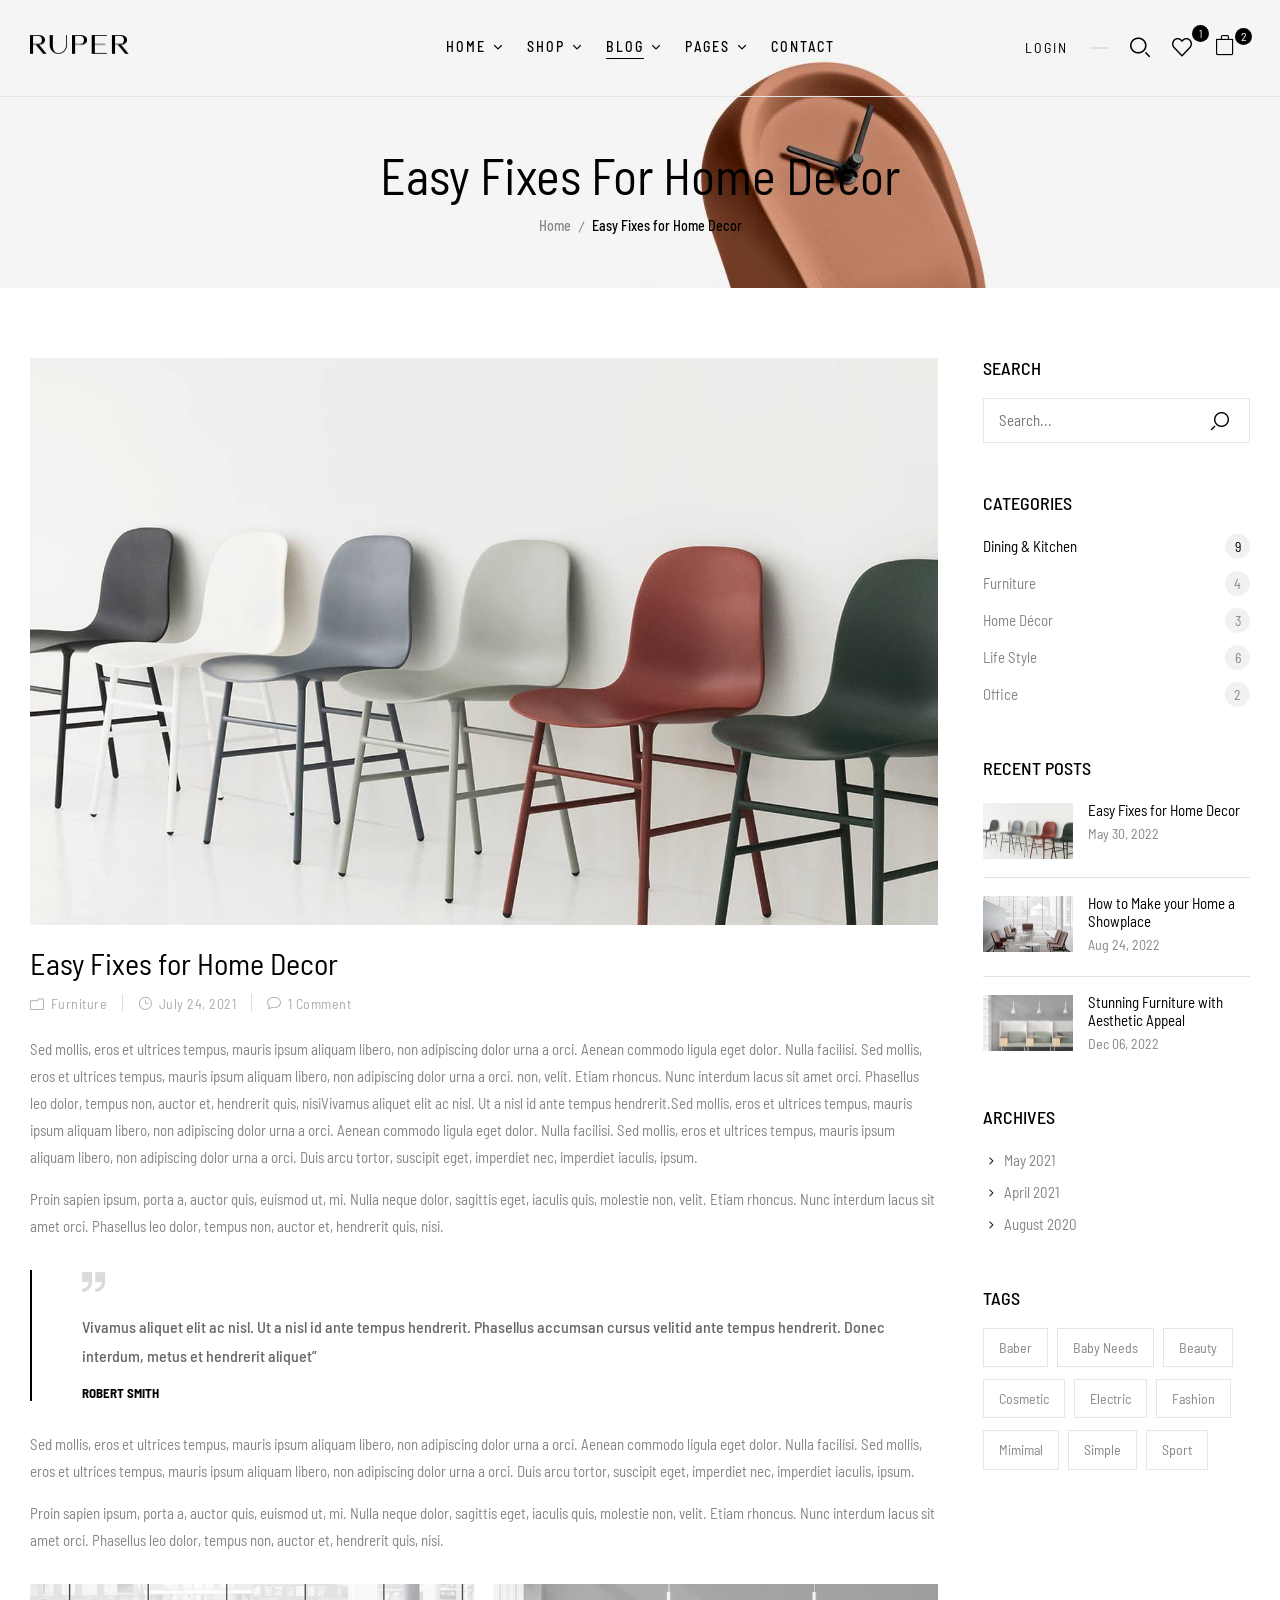
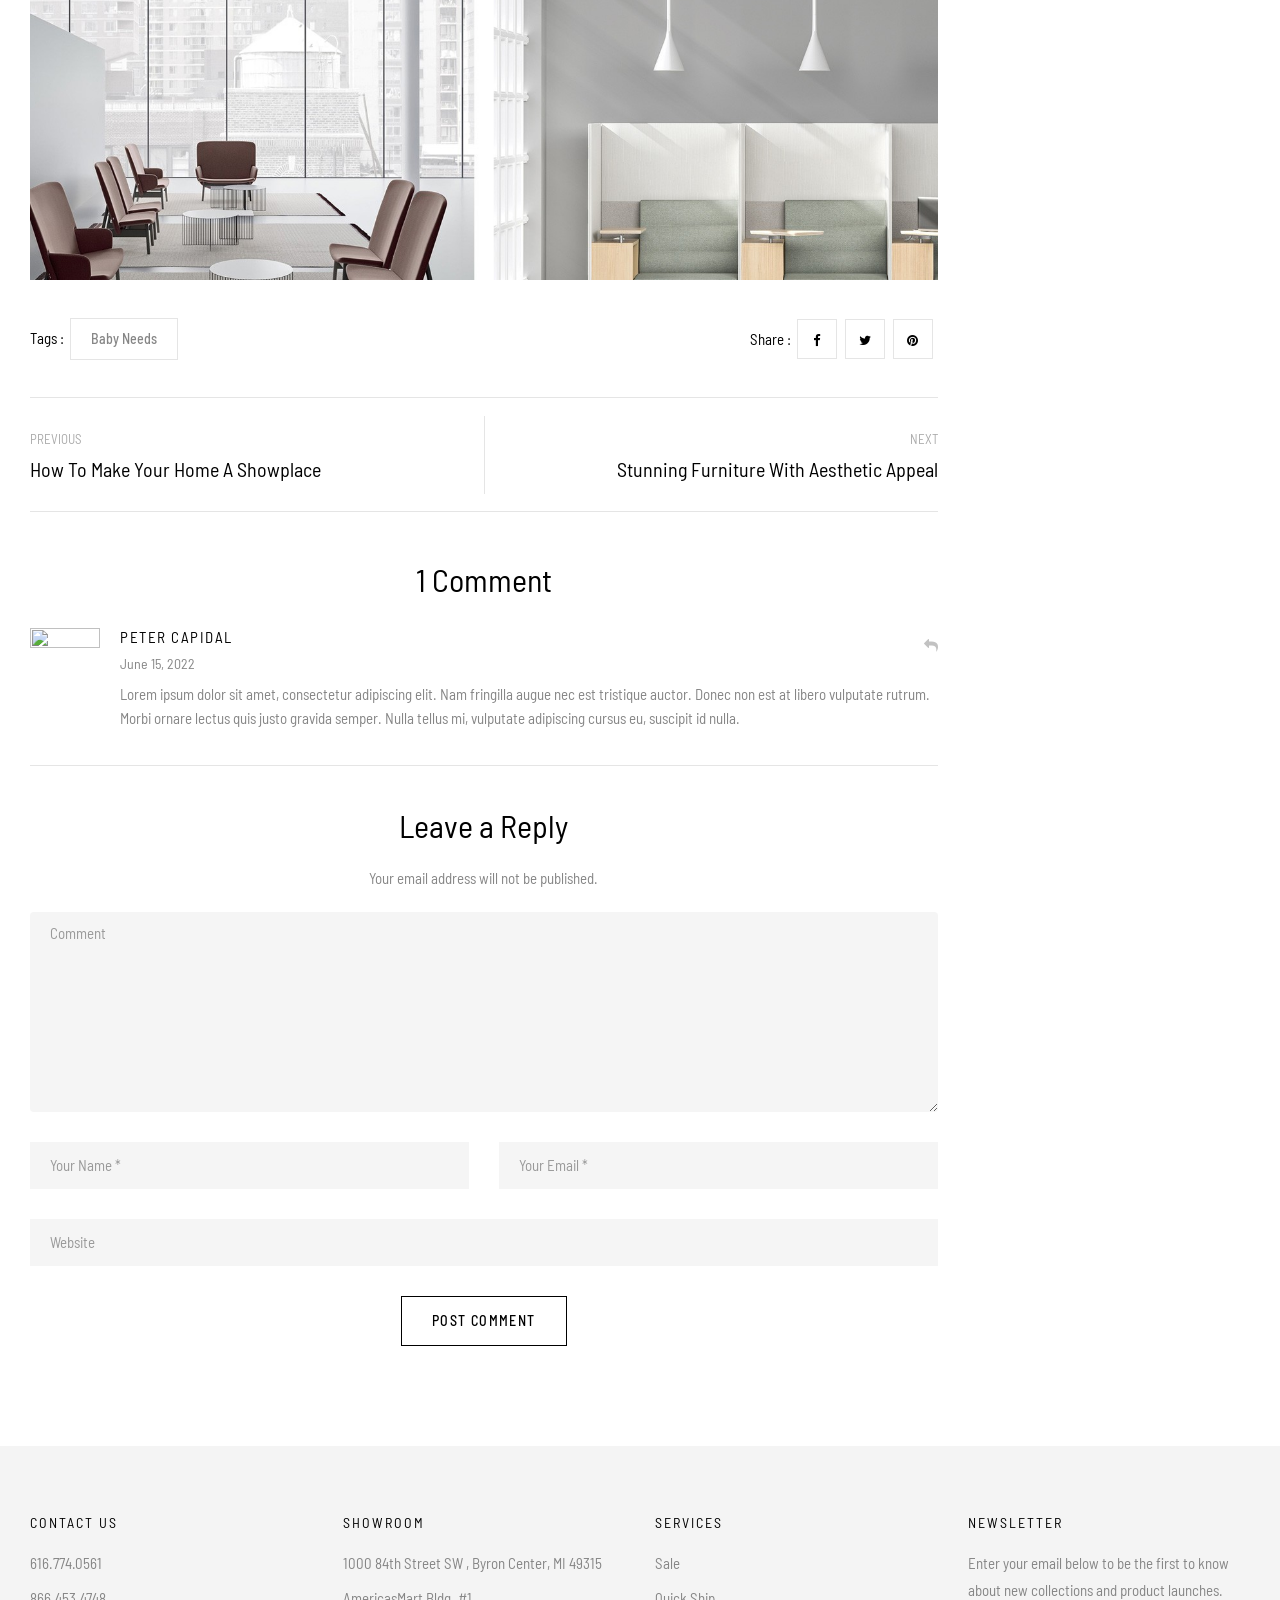
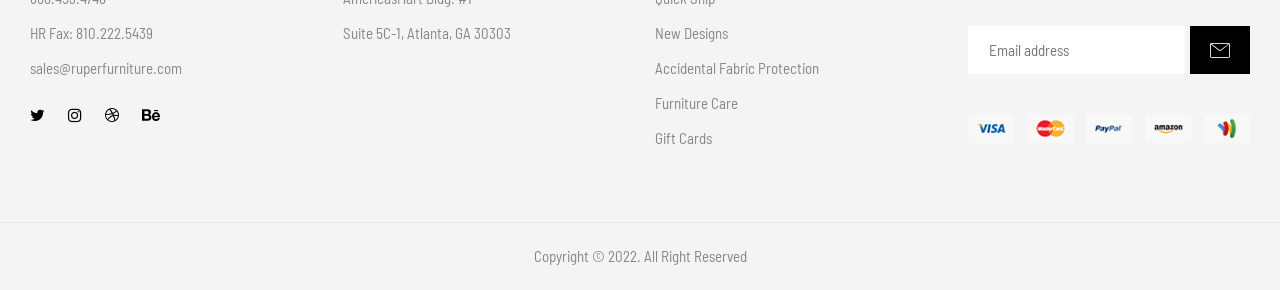
==== blog-details-right.html @ 9acb7380 "sec commit" ====
<!DOCTYPE html>
<html lang="en">
	<head>
		<!-- Meta Data -->
		<meta charset="UTF-8">
		<meta http-equiv="X-UA-Compatible" content="IE=edge">
		<meta name="viewport" content="width=device-width, initial-scale=1">
		<title>Blog Details - Right Sidebar | Ruper</title>
		
		<!-- Favicon -->
		<link rel="shortcut icon" type="image/x-icon" href="media/favicon.png">
		
		<!-- Dependency Styles -->
		<link rel="stylesheet" href="libs/bootstrap/css/bootstrap.min.css" type="text/css">
		<link rel="stylesheet" href="libs/feather-font/css/iconfont.css" type="text/css">
		<link rel="stylesheet" href="libs/icomoon-font/css/icomoon.css" type="text/css">
		<link rel="stylesheet" href="libs/font-awesome/css/font-awesome.css" type="text/css">
		<link rel="stylesheet" href="libs/wpbingofont/css/wpbingofont.css" type="text/css">
		<link rel="stylesheet" href="libs/elegant-icons/css/elegant.css" type="text/css">
		<link rel="stylesheet" href="libs/slick/css/slick.css" type="text/css">
		<link rel="stylesheet" href="libs/slick/css/slick-theme.css" type="text/css">
		<link rel="stylesheet" href="libs/mmenu/css/mmenu.min.css" type="text/css">
		<link rel="stylesheet" href="libs/slider/css/jslider.css">

		<!-- Site Stylesheet -->
		<link rel="stylesheet" href="assets/css/app.css" type="text/css">
		<link rel="stylesheet" href="assets/css/responsive.css" type="text/css">
		
		<!-- Google Web Fonts -->
		<link href="https://fonts.googleapis.com/css2?family=Barlow+Semi+Condensed:wght@100;200;300;400;500;600;700&display=swap" rel="stylesheet">
		<link href="https://fonts.googleapis.com/css?family=EB+Garamond:100,100italic,200,200italic,300,300italic,400,400italic,500,500italic,600,600italic,700,700italic,800,800italic,900,900italic&display=swap" rel="stylesheet">
	</head>
	
	<body class="blog">
		<div id="page" class="hfeed page-wrapper">
			<header id="site-header" class="site-header header-v1 absolute">
				<div class="header-mobile">
					<div class="section-padding">
						<div class="section-container">
							<div class="row">
								<div class="col-xl-4 col-lg-4 col-md-4 col-sm-3 col-3 header-left">
									<div class="navbar-header">
										<button type="button" id="show-megamenu" class="navbar-toggle"></button>
									</div>
								</div>
								<div class="col-xl-4 col-lg-4 col-md-4 col-sm-6 col-6 header-center">
									<div class="site-logo">
										<a href="index.html">
											<img width="400" height="79" src="media/logo.png" alt="Ruper – Furniture HTML Theme" />
										</a>
									</div>
								</div>
								<div class="col-xl-4 col-lg-4 col-md-4 col-sm-3 col-3 header-right">
									<div class="ruper-topcart dropdown">
										<div class="dropdown mini-cart top-cart">
											<div class="remove-cart-shadow"></div>
											<a class="dropdown-toggle cart-icon" href="blog-details-right.html#" role="button" data-toggle="dropdown" aria-haspopup="true" aria-expanded="false">
												<div class="icons-cart"><i class="icon-large-paper-bag"></i><span class="cart-count">2</span></div>
											</a>
											<div class="dropdown-menu cart-popup">
												<div class="cart-empty-wrap">
													<ul class="cart-list">
														<li class="empty">
															<span>No products in the cart.</span>
															<a class="go-shop" href="shop-grid-left.html">GO TO SHOP<i aria-hidden="true" class="arrow_right"></i></a>
														</li>
													</ul>
												</div>
												<div class="cart-list-wrap">
													<ul class="cart-list ">
														<li class="mini-cart-item">
															<a href="blog-details-right.html#" class="remove" title="Remove this item"><i class="icon_close"></i></a>
															<a href="shop-details.html" class="product-image"><img width="600" height="600" src="media/product/3.jpg" alt=""></a>
															<a href="shop-details.html" class="product-name">Chair Oak Matt Lacquered</a>		
															<div class="quantity">Qty: 1</div>
															<div class="price">$150.00</div>
														</li>
														<li class="mini-cart-item">
															<a href="blog-details-right.html#" class="remove" title="Remove this item"><i class="icon_close"></i></a>													
															<a href="shop-details.html" class="product-image"><img width="600" height="600" src="media/product/1.jpg" alt=""></a>
															<a href="shop-details.html" class="product-name">Zunkel Schwarz</a>
															<div class="quantity">Qty: 1</div>
															<div class="price">$100.00</div>						
														</li>
													</ul>
													<div class="total-cart">
														<div class="title-total">Total: </div>
														<div class="total-price"><span>$100.00</span></div>
													</div>
													<div class="free-ship">
														<div class="title-ship">Buy <strong>$400</strong> more to enjoy <strong>FREE Shipping</strong></div>
														<div class="total-percent"><div class="percent" style="width:20%"></div></div>
													</div>
													<div class="buttons">
														<a href="shop-cart.html" class="button btn view-cart btn-primary">View cart</a>
														<a href="shop-checkout.html" class="button btn checkout btn-default">Check out</a>
													</div>
												</div>
											</div>
										</div>
									</div>
								</div>
							</div>
						</div>
					</div>

					<div class="header-mobile-fixed">
						<!-- Shop -->
						<div class="shop-page">
							<a href="shop-grid-left.html"><i class="wpb-icon-shop"></i></a>
						</div>

						<!-- Login -->
						<div class="my-account">
							<div class="login-header">
								<a href="page-my-account.html"><i class="wpb-icon-user"></i></a>
							</div>
						</div>

						<!-- Search -->
						<div class="search-box">
							<div class="search-toggle"><i class="wpb-icon-magnifying-glass"></i></div>
						</div>

						<!-- Wishlist -->
						<div class="wishlist-box">
							<a href="shop-wishlist.html"><i class="wpb-icon-heart"></i></a>
						</div>
					</div>
				</div>

				<div class="header-desktop">
					<div class="header-wrapper">
						<div class="section-padding">
							<div class="section-container p-l-r">
								<div class="row">
									<div class="col-xl-3 col-lg-2 col-md-12 col-sm-12 col-12 header-left">
										<div class="site-logo">
											<a href="index.html">
												<img width="400" height="79" src="media/logo.png" alt="Ruper – Furniture HTML Theme" />
											</a>
										</div>
									</div>

									<div class="col-xl-6 col-lg-6 col-md-12 col-sm-12 col-12 text-center header-center">
										<div class="site-navigation">
											<nav id="main-navigation">
												<ul id="menu-main-menu" class="menu">
													<li class="level-0 menu-item menu-item-has-children mega-menu">
														<a href="index.html"><span class="menu-item-text">Home</span></a>
														<div class="sub-menu">
															<div class="row">
																<div class="col-md-6">
																	<div class="menu-section">
																		<h2 class="sub-menu-title">Furniture 1</h2>
																		<ul class="menu-list">
																			<li>
																				<a href="index.html"><span class="menu-item-text">Home Categories</span></a>
																			</li>
																			<li>
																				<a href="index2.html"><span class="menu-item-text">Home Clean</span></a>
																			</li>
																			<li>
																				<a href="index3.html"><span class="menu-item-text">Home Collection</span></a>
																			</li>
																			<li>
																				<a href="index4.html"><span class="menu-item-text">Home Grid</span></a>
																			</li>
																			<li>
																				<a href="index5.html"><span class="menu-item-text">Home Minimal</span></a>
																			</li>
																			<li>
																				<a href="index6.html"><span class="menu-item-text">Home Modern</span></a>
																			</li>
																			<li>
																				<a href="index7.html"><span class="menu-item-text">Home Stylish</span></a>
																			</li>
																			<li>
																				<a href="index8.html"><span class="menu-item-text">Home Unique</span></a>
																			</li>
																		</ul>
																	</div>
																</div>
																<div class="col-md-6">
																	<div class="menu-section">
																		<h2 class="sub-menu-title">Furniture 2</h2>
																		<ul class="menu-list">
																			<li>
																				<a href="index9.html"><span class="menu-item-text">Home Split</span></a>
																			</li>
																			<li>
																				<a href="index10.html"><span class="menu-item-text">Home Gothic</span></a>
																			</li>
																			<li>
																				<a href="index11.html"><span class="menu-item-text">Home Luxury</span></a>
																			</li>
																			<li>
																				<a href="index12.html"><span class="menu-item-text">Home Scandinavian</span></a>
																			</li>
																			<li>
																				<a href="index13.html"><span class="menu-item-text">Home Mid-Century</span></a>
																			</li>
																			<li>
																				<a href="index14.html"><span class="menu-item-text">Home Retro</span></a>
																			</li>
																			<li>
																				<a href="index15.html"><span class="menu-item-text">Home Color Block</span></a>
																			</li>
																		</ul>
																	</div>
																</div>
															</div>
														</div>
													</li>
													<li class="level-0 menu-item menu-item-has-children">
														<a href="shop-grid-left.html"><span class="menu-item-text">Shop</span></a>
														<ul class="sub-menu">
															<li class="level-1 menu-item menu-item-has-children">
																<a href="shop-grid-left.html"><span class="menu-item-text">Shop - Products</span></a>
																<ul class="sub-menu">
																	<li>
																		<a href="shop-grid-left.html"><span class="menu-item-text">Shop Grid - Left Sidebar</span></a>
																	</li>
																	<li>
																		<a href="shop-list-left.html"><span class="menu-item-text">Shop List - Left Sidebar</span></a>
																	</li>
																	<li>
																		<a href="shop-grid-right.html"><span class="menu-item-text">Shop Grid - Right Sidebar</span></a>
																	</li>
																	<li>
																		<a href="shop-list-right.html"><span class="menu-item-text">Shop List - Right Sidebar</span></a>
																	</li>
																	<li>
																		<a href="shop-grid-fullwidth.html"><span class="menu-item-text">Shop Grid - No Sidebar</span></a>
																	</li>
																</ul>
															</li>
															<li>
																<a href="shop-details.html"><span class="menu-item-text">Shop Details</span></a>
															</li>
															<li>
																<a href="shop-cart.html"><span class="menu-item-text">Shop - Cart</span></a>
															</li>
															<li>
																<a href="shop-checkout.html"><span class="menu-item-text">Shop - Checkout</span></a>
															</li>
															<li>
																<a href="shop-wishlist.html"><span class="menu-item-text">Shop - Wishlist</span></a>
															</li>
														</ul>
													</li>
													<li class="level-0 menu-item menu-item-has-children mega-menu mega-menu-fullwidth align-center current-menu-item">
														<a href="blog-grid-left.html"><span class="menu-item-text">Blog</span></a>
														<div class="sub-menu">
															<div class="row">
																<div class="col-md-5">
																	<div class="menu-section">
																		<h2 class="sub-menu-title">Blog Category</h2>
																		<ul class="menu-list">
																			<li>
																				<a href="blog-grid-left.html"><span class="menu-item-text">Blog Grid - Left Sidebar</span></a>
																			</li>
																			<li>
																				<a href="blog-grid-right.html"><span class="menu-item-text">Blog Grid - Right Sidebar</span></a>
																			</li>
																			<li>
																				<a href="blog-list-left.html"><span class="menu-item-text">Blog List - Left Sidebar</span></a>
																			</li>
																			<li>
																				<a href="blog-list-right.html"><span class="menu-item-text">Blog List - Right Sidebar</span></a>
																			</li>
																			<li>
																				<a href="blog-grid-fullwidth.html"><span class="menu-item-text">Blog Grid - No Sidebar</span></a>
																			</li>
																		</ul>
																	</div>

																	<div class="menu-section">
																		<h2 class="sub-menu-title">Blog Details</h2>
																		<ul class="menu-list">
																			<li>
																				<a href="blog-details-left.html"><span class="menu-item-text">Blog Details - Left Sidebar</span></a>
																			</li>
																			<li>
																				<a href="blog-details-right.html"><span class="menu-item-text">Blog Details - Right Sidebar</span></a>
																			</li>
																			<li>
																				<a href="blog-details-fullwidth.html"><span class="menu-item-text">Blog Details - No Sidebar</span></a>
																			</li>
																		</ul>
																	</div>
																</div>
																<div class="col-md-7">
																	<div class="menu-section">
																		<h2 class="sub-menu-title">Recent Posts</h2>
																		<div class="block block-posts recent-posts p-t-5">
																			<ul class="posts-list">
																				<li class="post-item">
																					<a href="blog-details-right.html" class="post-image">
																						<img src="media/blog/1.jpg">
																					</a>
																					<div class="post-content">
																						<h2 class="post-title">
																							<a href="blog-details-right.html">
																								Easy Fixes For Home Decor
																							</a>
																						</h2>
																						<div class="post-time">
																							<span class="post-date">May 30, 2022</span>
																							<span class="post-comment">4 Comments</span>
																						</div>
																					</div>
																				</li>
																				<li class="post-item">
																					<a href="blog-details-right.html" class="post-image">
																						<img src="media/blog/2.jpg">
																					</a>
																					<div class="post-content">
																						<h2 class="post-title">
																							<a href="blog-details-right.html">
																								How To Make Your Home A Showplace
																							</a>
																						</h2>
																						<div class="post-time">
																							<span class="post-date">Aug 24, 2022</span>
																							<span class="post-comment">2 Comments</span>
																						</div>
																					</div>
																				</li>
																				<li class="post-item">
																					<a href="blog-details-right.html" class="post-image">
																						<img src="media/blog/3.jpg">
																					</a>
																					<div class="post-content">
																						<h2 class="post-title">
																							<a href="blog-details-right.html">
																								Stunning Furniture With Aesthetic Appeal
																							</a>
																						</h2>
																						<div class="post-time">
																							<span class="post-date">Dec 06, 2022</span>
																							<span class="post-comment">1 Comment</span>
																						</div>
																					</div>
																				</li>
																			</ul>
																		</div>
																	</div>
																</div>
															</div>
														</div>
													</li>
													<li class="level-0 menu-item menu-item-has-children">
														<a href="blog-details-right.html#"><span class="menu-item-text">Pages</span></a>
														<ul class="sub-menu">
															<li>
																<a href="page-login.html"><span class="menu-item-text">Login / Register</span></a>
															</li>
															<li>
																<a href="page-forgot-password.html"><span class="menu-item-text">Forgot Password</span></a>
															</li>
															<li>
																<a href="page-my-account.html"><span class="menu-item-text">My Account</span></a>
															</li>
															<li>
																<a href="page-about.html"><span class="menu-item-text">About Us</span></a>
															</li>
															<li>
																<a href="page-contact.html"><span class="menu-item-text">Contact</span></a>
															</li>
															<li>
																<a href="page-faq.html"><span class="menu-item-text">FAQ</span></a>
															</li>
															<li>
																<a href="page-404.html"><span class="menu-item-text">Page 404</span></a>
															</li>
														</ul>
													</li>
													<li class="level-0 menu-item">
														<a href="page-contact.html"><span class="menu-item-text">Contact</span></a>
													</li>
												</ul>
											</nav>
										</div>
									</div>

									<div class="col-xl-3 col-lg-4 col-md-12 col-sm-12 col-12 header-right">
										<div class="header-page-link">
											<!-- Login -->
											<div class="login-header">
												<a class="active-login" href="blog-details-right.html#">Login</a>
												<div class="form-login-register">
													<div class="box-form-login">
														<div class="active-login"></div>
														<div class="box-content">
															<div class="form-login active">
																<form id="login_ajax" method="post" class="login">
																	<h2>Sign in</h2>
																	<p class="status"></p>
																	<div class="content">
																		<div class="username">
																			<input type="text" required="required" class="input-text" name="username" id="username" placeholder="Your name"/>
																		</div>
																		<div class="password">
																			<input class="input-text" required="required" type="password" name="password" id="password" placeholder="Password"/>
																		</div>
																		<div class="rememberme-lost">
																			<div class="rememberme">
																				<input name="rememberme" type="checkbox" id="rememberme" value="forever"/>
																				<label for="rememberme" class="inline">Remember me</label>
																			</div>
																			<div class="lost_password">
																				<a href="https://caketheme.com/html/ruper/forgot-password.html">Lost your password?</a>
																			</div>
																		</div>
																		<div class="button-login">
																			<input type="submit" class="button" name="login" value="Login"/>
																		</div>
																		<div class="button-next-reregister">Create An Account</div>
																	</div>						
																</form>
															</div>
															<div class="form-register">
																<form method="post" class="register">
																	<h2>REGISTER</h2>
																	<div class="content">
																		<div class="email">
																			<input type="email" class="input-text" placeholder="Email" name="email" id="reg_email" value=""/>
																		</div>
																		<div class="password">
																			<input type="password" class="input-text" placeholder="Password" name="password" id="reg_password"/>
																		</div>															
																		<div class="button-register">
																			<input type="submit" class="button" name="register" value="Register"/>
																		</div>
																		<div class="button-next-login">Already has an account</div>
																	</div>
																</form>
															</div>
														</div>
													</div>
												</div>
											</div>

											<!-- Search -->
											<div class="search-box">
												<div class="search-toggle"><i class="icon-search"></i></div>
											</div>
											
											<!-- Wishlist -->
											<div class="wishlist-box">
												<a href="shop-wishlist.html"><i class="icon-heart"></i></a>
												<span class="count-wishlist">1</span>
											</div>
											
											<!-- Cart -->
											<div class="ruper-topcart dropdown light">
												<div class="dropdown mini-cart top-cart">
													<div class="remove-cart-shadow"></div>
													<a class="dropdown-toggle cart-icon" href="blog-details-right.html#" role="button" data-toggle="dropdown" aria-haspopup="true" aria-expanded="false">
														<div class="icons-cart"><i class="icon-large-paper-bag"></i><span class="cart-count">2</span></div>
													</a>
													<div class="dropdown-menu cart-popup">
														<div class="cart-empty-wrap">
															<ul class="cart-list">
																<li class="empty">
																	<span>No products in the cart.</span>
																	<a class="go-shop" href="shop-grid-left.html">GO TO SHOP<i aria-hidden="true" class="arrow_right"></i></a>
																</li>
															</ul>
														</div>
														<div class="cart-list-wrap">
															<ul class="cart-list ">
																<li class="mini-cart-item">
																	<a href="blog-details-right.html#" class="remove" title="Remove this item"><i class="icon_close"></i></a>
																	<a href="shop-details.html" class="product-image"><img width="600" height="600" src="media/product/3.jpg" alt=""></a>
																	<a href="shop-details.html" class="product-name">Chair Oak Matt Lacquered</a>		
																	<div class="quantity">Qty: 1</div>
																	<div class="price">$150.00</div>
																</li>
																<li class="mini-cart-item">
																	<a href="blog-details-right.html#" class="remove" title="Remove this item"><i class="icon_close"></i></a>													
																	<a href="shop-details.html" class="product-image"><img width="600" height="600" src="media/product/1.jpg" alt=""></a>
																	<a href="shop-details.html" class="product-name">Zunkel Schwarz</a>
																	<div class="quantity">Qty: 1</div>
																	<div class="price">$100.00</div>						
																</li>
															</ul>
															<div class="total-cart">
																<div class="title-total">Total: </div>
																<div class="total-price"><span>$100.00</span></div>
															</div>
															<div class="free-ship">
																<div class="title-ship">Buy <strong>$400</strong> more to enjoy <strong>FREE Shipping</strong></div>
																<div class="total-percent"><div class="percent" style="width:20%"></div></div>
															</div>
															<div class="buttons">
																<a href="shop-cart.html" class="button btn view-cart btn-primary">View cart</a>
																<a href="shop-checkout.html" class="button btn checkout btn-default">Check out</a>
															</div>
														</div>
													</div>
												</div>
											</div>
										</div>
									</div>
								</div>
							</div>
						</div>
					</div>
				</div>
			</header>

			<div id="site-main" class="site-main">
				<div id="main-content" class="main-content">
					<div id="primary" class="content-area">
						<div id="title" class="page-title">
							<div class="section-container">
								<div class="content-title-heading">
									<h1 class="text-title-heading">
										Easy Fixes for Home Decor
									</h1>
								</div>
								<div class="breadcrumbs">
									<a href="index.html">Home</a><span class="delimiter"></span>Easy Fixes for Home Decor
								</div>
							</div>
						</div>

						<div id="content" class="site-content" role="main">
							<div class="section-padding">
								<div class="section-container p-l-r">
									<div class="row">
										<div class="col-xl-9 col-lg-9 col-md-12 col-12 md-b-30">
											<div class="post-details">
												<div class="post-image">
													<img src="media/blog/1.jpg" alt="">
												</div>
												<h2 class="post-title">
													Easy Fixes for Home Decor
												</h2>
												<div class="post-meta">
													<span class="post-categories"><i class="icon_folder-alt"></i> <a href="blog-grid-right.html">Furniture</a></span>
													<span class="post-time"><i class="icon_clock_alt"></i> July 24, 2021</span>
													<span class="post-comment"><i class="icon_comment_alt"></i> 1 Comment</span>															
												</div>
												<div class="post-content clearfix">
													<p>Sed mollis, eros et ultrices tempus, mauris ipsum aliquam libero, non adipiscing dolor urna a orci. Aenean commodo ligula eget dolor. Nulla facilisi. Sed mollis, eros et ultrices tempus, mauris ipsum aliquam libero, non adipiscing dolor urna a orci. non, velit. Etiam rhoncus. Nunc interdum lacus sit amet orci. Phasellus leo dolor, tempus non, auctor et, hendrerit quis, nisiVivamus aliquet elit ac nisl. Ut a nisl id ante tempus hendrerit.Sed mollis, eros et ultrices tempus, mauris ipsum aliquam libero, non adipiscing dolor urna a orci. Aenean commodo ligula eget dolor. Nulla facilisi. Sed mollis, eros et ultrices tempus, mauris ipsum aliquam libero, non adipiscing dolor urna a orci. Duis arcu tortor, suscipit eget, imperdiet nec, imperdiet iaculis, ipsum.</p>
													<p>Proin sapien ipsum, porta a, auctor quis, euismod ut, mi. Nulla neque dolor, sagittis eget, iaculis quis, molestie non, velit. Etiam rhoncus. Nunc interdum lacus sit amet orci. Phasellus leo dolor, tempus non, auctor et, hendrerit quis, nisi.</p>
													<blockquote><p><i class="icon-quote"></i>Vivamus aliquet elit ac nisl. Ut a nisl id ante tempus hendrerit. Phasellus accumsan cursus velitid ante tempus hendrerit. Donec interdum, metus et hendrerit aliquet”</p><h2>ROBERT SMITH</h2></blockquote>
													<p>Sed mollis, eros et ultrices tempus, mauris ipsum aliquam libero, non adipiscing dolor urna a orci. Aenean commodo ligula eget dolor. Nulla facilisi. Sed mollis, eros et ultrices tempus, mauris ipsum aliquam libero, non adipiscing dolor urna a orci. Duis arcu tortor, suscipit eget, imperdiet nec, imperdiet iaculis, ipsum.</p>
													<p>Proin sapien ipsum, porta a, auctor quis, euismod ut, mi. Nulla neque dolor, sagittis eget, iaculis quis, molestie non, velit. Etiam rhoncus. Nunc interdum lacus sit amet orci. Phasellus leo dolor, tempus non, auctor et, hendrerit quis, nisi.</p>
													<div class="content-img">
														<img width="1410" height="460" src="media/blog/details.jpg" alt="">
													</div>
												</div>
												<div class="post-content-entry">
													<div class="tags-links">
														<label>Tags :</label> <a href="blog-grid-right.html" rel="tag">Baby Needs</a>
													</div>
													<div class="entry-social-share">
														<label>Share :</label>
														<div class="social-share">
															<a href="blog-details-right.html#" title="Facebook" class="share-facebook" target="_blank"><i class="fa fa-facebook"></i>Facebook</a>
															<a href="blog-details-right.html#" title="Twitter" class="share-twitter"><i class="fa fa-twitter"></i>Twitter</a>
															<a href="blog-details-right.html#" title="Pinterest" class="share-pinterest"><i class="fa fa-pinterest"></i>Pinterest</a>
														</div>	
													</div>
												</div>
												<div class="prev-next-post">
													<div class="previous-post">
														<a href="blog-details-right.html" rel="prev">
															<div class="hover-extend active"><span>Previous</span></div>
															<h2 class="title">How to Make your Home a Showplace</h2>
														</a>		
													</div>
													<div class="next-post">
														<a href="blog-details-right.html" rel="next">
															<div class="hover-extend active"><span>Next</span></div>
															<h2 class="title">Stunning Furniture with Aesthetic Appeal</h2>
														</a>		
													</div>
												</div>
												<div id="comments" class="comments-area">
													<h3 class="comments-title">1 Comment</h3>
													<div class="comments-list">
														<div class="comment-item">
															<div class="comment-avatar">
																<img alt="" src="media/user.jpg" class="avatar" height="70" width="70">
															</div>
															<div class="comment-content-wrap">
																<div class="comment-author">
																	Peter Capidal					
																</div>
																<div class="comment-time">
																	June 15, 2022
																</div>
																<div class="comment-content">
																	<p>Lorem ipsum dolor sit amet, consectetur adipiscing elit. Nam fringilla augue nec est tristique auctor. Donec non est at libero vulputate rutrum. Morbi ornare lectus quis justo gravida semper. Nulla tellus mi, vulputate adipiscing cursus eu, suscipit id nulla.</p>
																</div>
																<a class="comment-reply-link" href="blog-details-right.html#">Reply</a>
															</div>
														</div>
													</div>
													<div class="comment-form">	
											 			<div class="form-header">
											 				<h3>Leave a Reply</h3>
											 			</div>
											 			<form action="blog-details-right.html" method="post" class="row" novalidate="">
											 				<div class="comment-notes col-md-12 col-sm-12">Your email address will not be published.</div>
											 				<div class="form-group col-md-12 col-sm-12">
											 					<textarea id="comment" name="comment" cols="45" rows="8" aria-required="true" placeholder="Comment" class="form-control"></textarea>
											 				</div>
											 				<div class="form-group col-md-6 col-sm-6">
											 					<input id="author" placeholder="Your Name *" name="author" type="text" value="" size="30" class="form-control">
											 				</div>
															<div class="form-group col-md-6 col-sm-6">
																<input id="email" placeholder="Your Email *" name="email" type="text" value="" size="30" class="form-control">
															</div>
															<div class="form-group col-md-12 col-sm-12">
																<input id="url" name="url" placeholder="Website" type="text" value="" size="30" class="form-control"> 
															</div>
															<div class="form-group col-md-12">
																<input name="submit" type="submit" id="submit" class="btn button-outline" value="Post Comment">
															</div> 
														</form>
													</div>
												</div>
											</div>
										</div>

										<div class="col-xl-3 col-lg-3 col-md-12 col-12 sidebar right-sidebar">
											<!-- Block Post Search -->
											<div class="block block-post-search">
												<div class="block-title"><h2>Search</h2></div>
												<div class="block-content">
													<form method="get" class="search-from" action="blog-details-right.html">
														<input type="text" value="" name="s" class="s" placeholder="Search...">
														<button class="btn" type="submit">
															<i class="icon-search"></i>
														</button>
									  				</form>
												</div>
											</div>

											<!-- Block Post Categories -->
											<div class="block block-post-cats">
												<div class="block-title"><h2>Categories</h2></div>
												<div class="block-content">
													<div class="post-cats-list">
														<ul>
															<li class="current">
																<a href="blog-grid-left.html">Dining & Kitchen <span class="count">9</span></a>
															</li>
															<li>
																<a href="blog-grid-left.html">Furniture <span class="count">4</span></a>
															</li>
															<li>
																<a href="blog-grid-left.html">Home Décor <span class="count">3</span></a>
															</li>
															<li>
																<a href="blog-grid-left.html">Life Style <span class="count">6</span></a>
															</li>
															<li>
																<a href="blog-grid-left.html">Office <span class="count">2</span></a>
															</li>
														</ul>
													</div>
												</div>
											</div>

											<!-- Block Posts -->
											<div class="block block-posts">
												<div class="block-title"><h2>Recent Posts</h2></div>
												<div class="block-content">
													<ul class="posts-list">
														<li class="post-item">
															<a href="blog-details-right.html" class="post-image">
																<img src="media/blog/1.jpg">
															</a>
															<div class="post-content">
																<h2 class="post-title">
																	<a href="blog-details-right.html">
																		Easy Fixes for Home Decor
																	</a>
																</h2>
																<div class="post-time">
																	<span class="post-date">May 30, 2022</span>
																</div>
															</div>
														</li>
														<li class="post-item">
															<a href="blog-details-right.html" class="post-image">
																<img src="media/blog/2.jpg">
															</a>
															<div class="post-content">
																<h2 class="post-title">
																	<a href="blog-details-right.html">
																		How to Make your Home a Showplace
																	</a>
																</h2>
																<div class="post-time">
																	<span class="post-date">Aug 24, 2022</span>
																</div>
															</div>
														</li>
														<li class="post-item">
															<a href="blog-details-right.html" class="post-image">
																<img src="media/blog/3.jpg">
															</a>
															<div class="post-content">
																<h2 class="post-title">
																	<a href="blog-details-right.html">
																		Stunning Furniture with Aesthetic Appeal
																	</a>
																</h2>
																<div class="post-time">
																	<span class="post-date">Dec 06, 2022</span>
																</div>
															</div>
														</li>
													</ul>
												</div>
											</div>

											<!-- Block Post Archives -->
											<div class="block block-post-archives">
												<div class="block-title"><h2>Archives</h2></div>
												<div class="block-content">
													<div class="post-archives-list">
														<ul>
															<li>
																<a href="blog-grid-left.html">May 2021</a>
															</li>
															<li>
																<a href="blog-grid-left.html">April 2021</a>
															</li>
															<li>
																<a href="blog-grid-left.html">August 2020</a>
															</li>
														</ul>
													</div>
												</div>
											</div>

											<!-- Block Post Tags -->
											<div class="block block-post-tags">
												<div class="block-title"><h2>Tags</h2></div>
												<div class="block-content">
													<div class="post-tags-list">
														<ul>
															<li>
																<a href="blog-grid-left.html">Baber</a>
															</li>
															<li>
																<a href="blog-grid-left.html">Baby Needs</a>
															</li>
															<li>
																<a href="blog-grid-left.html">Beauty</a>
															</li>
															<li>
																<a href="blog-grid-left.html">Cosmetic</a>
															</li>
															<li>
																<a href="blog-grid-left.html">Electric</a>
															</li>
															<li>
																<a href="blog-grid-left.html">Fashion</a>
															</li>
															<li>
																<a href="blog-grid-left.html">Mimimal</a>
															</li>
															<li>
																<a href="blog-grid-left.html">Simple</a>
															</li>
															<li>
																<a href="blog-grid-left.html">Sport</a>
															</li>
														</ul>
													</div>
												</div>
											</div>
										</div>
									</div>
								</div>
							</div>
						</div><!-- #content -->
					</div><!-- #primary -->
				</div><!-- #main-content -->
			</div>

			<footer id="site-footer" class="site-footer background">
				<div class="footer">
					<div class="section-padding">
						<div class="section-container">
							<div class="block-widget-wrap">
								<div class="row">
									<div class="col-lg-3 col-md-6">
										<div class="block block-menu m-b-20">
											<h2 class="block-title">Contact Us</h2>
											<div class="block-content">
												<ul>
													<li>
														<a href="page-contact.html">616.774.0561</a>
													</li>
													<li>
														<a href="page-contact.html">866.453.4748</a>
													</li>
													<li>
														<a href="page-contact.html">HR Fax: 810.222.5439</a>
													</li>
													<li>
														<a href="page-contact.html">sales@ruperfurniture.com</a>
													</li>
												</ul>
											</div>
										</div>

										<div class="block block-social">
											<ul class="social-link">
												<li><a href="blog-details-right.html#"><i class="fa fa-twitter"></i></a></li>
												<li><a href="blog-details-right.html#"><i class="fa fa-instagram"></i></a></li>
												<li><a href="blog-details-right.html#"><i class="fa fa-dribbble"></i></a></li>
												<li><a href="blog-details-right.html#"><i class="fa fa-behance"></i></a></li>
											</ul>
										</div>
									</div>
									<div class="col-lg-3 col-md-6">
										<div class="block block-menu">
											<h2 class="block-title">Showroom</h2>
											<div class="block-content">
												<p>1000 84th Street SW , Byron Center, MI 49315</p>
												<p>AmericasMart Bldg. #1</p>
												<p>Suite 5C-1, Atlanta, GA 30303</p>
											</div>
										</div>
									</div>
									<div class="col-lg-3 col-md-6">
										<div class="block block-menu">
											<h2 class="block-title">Services</h2>
											<div class="block-content">
												<ul>
													<li>
														<a href="page-about.html">Sale</a>
													</li>
													<li>
														<a href="page-about.html">Quick Ship</a>
													</li>
													<li>
														<a href="page-about.html">New Designs</a>
													</li>
													<li>
														<a href="page-about.html">Accidental Fabric Protection</a>
													</li>
													<li>
														<a href="page-about.html">Furniture Care</a>
													</li>
													<li>
														<a href="page-about.html">Gift Cards</a>
													</li>
												</ul>
											</div>
										</div>
									</div>
									<div class="col-lg-3 col-md-6">
										<div class="block block-newsletter">
											<h2 class="block-title">Newsletter</h2>
											<div class="block-content">
												<div class="newsletter-text">Enter your email below to be the first to know about new collections and product launches.</div>
												<form action="blog-details-right.html" method="post" class="newsletter-form">
													<input type="email" class="bg-white" name="your-email" value="" size="40" placeholder="Email address">
													<span class="btn-submit">
														<input type="submit" value="Subscribe">
													</span>
												</form>
											</div>
										</div>
										<div class="block block-image">
											<img width="309" height="32" src="media/payments.png" alt="">
										</div>
									</div>
								</div>
							</div>
						</div>
					</div>
				</div>
				<div class="footer-bottom">
					<div class="section-padding">
						<div class="section-container">
							<div class="block-widget-wrap">
								<p class="copyright text-center">Copyright © 2022. All Right Reserved</p>
							</div>
						</div>
					</div>
				</div>
			</footer>
		</div>

		<!-- Back Top button -->
		<div class="back-top button-show">
			<i class="arrow_carrot-up"></i>
		</div>

		<!-- Search -->
		<div class="search-overlay">
			<div class="close-search"></div>
			<div class="wrapper-search">
				<form role="search" method="get" class="search-from ajax-search" action="blog-details-right.html">
					<div class="search-box">
						<button id="searchsubmit" class="btn" type="submit">
							<i class="icon-search"></i>
						</button>
						<input id="myInput" type="text" autocomplete="off" value="" name="s" class="input-search s" placeholder="Search...">
						<div class="search-top">
							<div class="close-search">Cancel</div>
						</div>
						<div class="content-menu_search">
							<label>Suggested</label>
							<ul id="menu_search" class="menu">
								<li><a href="blog-details-right.html#">Furniture</a></li>
								<li><a href="blog-details-right.html#">Home Décor</a></li>
								<li><a href="blog-details-right.html#">Industrial</a></li>
								<li><a href="blog-details-right.html#">Kitchen</a></li>
							</ul>			
						</div>
					</div>
				</form>	
			</div>	
		</div>

		<!-- Wishlist -->
		<div class="wishlist-popup">
			<div class="wishlist-popup-inner">
                <div class="wishlist-popup-content">
                    <div class="wishlist-popup-content-top">
                        <span class="wishlist-name">Wishlist</span>
						<span class="wishlist-count-wrapper"><span class="wishlist-count">2</span></span>                                
						<span class="wishlist-popup-close"></span>
                    </div>
                    <div class="wishlist-popup-content-mid">
						<table class="wishlist-items">                        
							<tbody>
								<tr class="wishlist-item">
									<td class="wishlist-item-remove"><span></span></td>
									<td class="wishlist-item-image">
                                    	<a href="shop-details.html">
											<img width="600" height="600" src="media/product/3.jpg" alt="">                                        
										</a>
		                       		</td>
			                        <td class="wishlist-item-info">
										<div class="wishlist-item-name">
											<a href="shop-details.html">Chair Oak Matt Lacquered</a>
										</div>
										<div class="wishlist-item-price">
											<span>$150.00</span>
										</div>
										<div class="wishlist-item-time">June 4, 2022</div>                                
									</td>
			                        <td class="wishlist-item-actions">
			                            <div class="wishlist-item-stock">
											In stock 
										</div>
			                            <div class="wishlist-item-add">
											<div data-title="Add to cart">
												<a rel="nofollow" href="blog-details-right.html#" class="button">Add to cart</a>
											</div>
										</div>
	                                </td>
								</tr>
								<tr class="wishlist-item">
									<td class="wishlist-item-remove"><span></span></td>
									<td class="wishlist-item-image">
                                    	<a href="shop-details.html">
											<img width="600" height="600" src="media/product/4.jpg" alt="">                                        
										</a>
		                       		</td>
			                        <td class="wishlist-item-info">
										<div class="wishlist-item-name">
											<a href="shop-details.html">Pillar Dining Table Round</a>
										</div>
										<div class="wishlist-item-price">
											<del aria-hidden="true"><span>$150.00</span></del> 
											<ins><span>$100.00</span></ins>
										</div>
										<div class="wishlist-item-time">June 4, 2022</div>                                
									</td>
			                        <td class="wishlist-item-actions">
			                            <div class="wishlist-item-stock">
											In stock 
										</div>
			                            <div class="wishlist-item-add">
											<div data-title="Add to cart">
												<a rel="nofollow" href="blog-details-right.html#" class="button">Add to cart</a>
											</div>
										</div>
	                                </td>
								</tr>
							</tbody>
						</table>
					</div>
                    <div class="wishlist-popup-content-bot">
                        <div class="wishlist-popup-content-bot-inner">
                            <a class="wishlist-page" href="shop-wishlist.html">
								Open wishlist page                                    
							</a>
                            <span class="wishlist-continue" data-url="">
                                Continue shopping                                        
                            </span>
                        </div>
                        <div class="wishlist-notice wishlist-notice-show">Added to the wishlist!</div>
                    </div>
                </div>
            </div>
		</div>

		<!-- Compare -->
		<div class="compare-popup">
		    <div class="compare-popup-inner">
		        <div class="compare-table">
		            <div class="compare-table-inner">
                    	<a href="blog-details-right.html#" id="compare-table-close" class="compare-table-close">
                    		<span class="compare-table-close-icon"></span>
                    	</a>
                    	<div class="compare-table-items">
                    		<table id="product-table" class="product-table">
                    			<thead>
                    				<tr>
                    					<th>
                    						<a href="blog-details-right.html#" class="compare-table-settings">Settings</a>
                    					</th>
                    					<th>
                    						<a href="shop-details.html">Chair Oak Matt Lacquered</a> <span class="remove">remove</span>
                    					</th>
                    					<th>
                    						<a href="shop-details.html">Zunkel Schwarz</a> <span class="remove">remove</span>
                    					</th>
                    					<th>
                    						<a href="shop-details.html">Namaste Vase</a> <span class="remove">remove</span>
                    					</th>
                    				</tr>
                    			</thead>
                    			<tbody>
                    				<tr class="tr-image">
                    					<td class="td-label">Image</td>
                    					<td>
                    						<a href="shop-details.html">
                    							<img width="600" height="600" src="media/product/3.jpg" alt="">
                    						</a>
                    					</td>
                    					<td>
                    						<a href="shop-details.html">
                    							<img width="600" height="600" src="media/product/1.jpg" alt="">
                    						</a>
                    					</td>
                    					<td>
                    						<a href="shop-details.html">
                    							<img width="600" height="600" src="media/product/2.jpg" alt="">
                    						</a>
                    					</td>
                    				</tr>
                    				<tr class="tr-sku">
                    					<td class="td-label">SKU</td>
                    					<td>VN00189</td>
                    					<td></td>
                    					<td>D1116</td>
                    				</tr>
                    				<tr class="tr-rating">
                    					<td class="td-label">Rating</td>
                    					<td>
                    						<div class="star-rating">
                    							<span style="width:80%"></span>
                    						</div>
                    					</td>
                    					<td>
                    						<div class="star-rating">
                    							<span style="width:100%"></span>
                    						</div>
                    					</td>
                    					<td></td>
                    				</tr>
                    				<tr class="tr-price">
                    					<td class="td-label">Price</td>
                    					<td><span class="amount">$150.00</span></td>
                    					<td><del><span class="amount">$150.00</span></del> <ins><span class="amount">$100.00</span></ins></td>
                    					<td><span class="amount">$200.00</span></td>
                    				</tr>
                    				<tr class="tr-add-to-cart">
                    					<td class="td-label">Add to cart</td>
                    					<td>
                    						<div data-title="Add to cart">
                    							<a href="blog-details-right.html#" class="button">Add to cart</a>
                    						</div>
                    					</td>
                    					<td>
                    						<div data-title="Add to cart">
                    							<a href="blog-details-right.html#" class="button">Add to cart</a>
                    						</div>
                    					</td>
                    					<td>
                    						<div data-title="Add to cart">
                    							<a href="blog-details-right.html#" class="button">Add to cart</a>
                    						</div>
                    					</td>
                    				</tr>
                    				<tr class="tr-description">
                    					<td class="td-label">Description</td>
                    					<td>Phasellus sed volutpat orci. Fusce eget lore mauris vehicula elementum gravida nec dui. Aenean aliquam varius ipsum, non ultricies tellus sodales eu. Donec dignissim viverra nunc, ut aliquet magna posuere eget.</td>
                    					<td>Lorem ipsum dolor sit amet, consectetur adipiscing elit, sed do eiusmod tempor incididunt ut labore et dolore magna aliqua. Ut enim ad minim veniam, quis nostrud exercitation ullamco laboris nisi ut aliquip ex ea commodo consequat. Duis aute irure dolor in reprehenderit in voluptate velit esse cillum dolore eu fugiat nulla pariatur.</td>
                    					<td>The EcoSmart Fleece Hoodie full-zip hooded jacket provides medium weight fleece comfort all year around. Feel better in this sweatshirt because Hanes keeps plastic bottles of landfills by using recycled polyester.7.8 ounce fleece sweatshirt made with up to 5 percent polyester created from recycled plastic.</td>
                    				</tr>
                    				<tr class="tr-content">
                    					<td class="td-label">Content</td>
                    					<td>Lorem ipsum dolor sit amet, consectetur adipisicing elit, sed do eiusmod tempor incididunt ut labore et dolore magna aliqua. Ut enim ad minim veniam, quis nostrud exercitation ullamco laboris nisi ut aliquip ex ea commodo consequat. Duis aute irure dolor in reprehenderit in voluptate velit esse cillum dolore eu fugiat nulla pariatur. Excepteur sint occaecat cupidatat non proident, sunt in culpa qui officia deserunt mollit anim id est laborum. Sed ut perspiciatis unde omnis iste natus error sit voluptatem accusantium doloremque laudantium, totam rem aperiam, eaque ipsa quae ab illo inventore veritatis et quasi architecto beatae vitae dicta sunt explicabo. Nemo enim ipsam voluptatem quia voluptas sit aspernatur aut odit aut fugit, sed quia consequuntur magni dolores eos qui ratione voluptatem sequi nesciunt. Neque porro quisquam est, qui dolorem ipsum quia dolor sit amet, consectetur, adipisci velit, sed quia non numquam eius modi tempora incidunt ut labore et dolore magnam aliquam quaerat voluptatem.</td>
                    					<td>Lorem ipsum dolor sit amet, consectetur adipisicing elit, sed do eiusmod tempor incididunt ut labore et dolore magna aliqua. Ut enim ad minim veniam, quis nostrud exercitation ullamco laboris nisi ut aliquip ex ea commodo consequat. Duis aute irure dolor in reprehenderit in voluptate velit esse cillum dolore eu fugiat nulla pariatur. Excepteur sint occaecat cupidatat non proident, sunt in culpa qui officia deserunt mollit anim id est laborum. Sed ut perspiciatis unde omnis iste natus error sit voluptatem accusantium doloremque laudantium, totam rem aperiam, eaque ipsa quae ab illo inventore veritatis et quasi architecto beatae vitae dicta sunt explicabo. Nemo enim ipsam voluptatem quia voluptas sit aspernatur aut odit aut fugit, sed quia consequuntur magni dolores eos qui ratione voluptatem sequi nesciunt. Neque porro quisquam est, qui dolorem ipsum quia dolor sit amet, consectetur, adipisci velit, sed quia non numquam eius modi tempora incidunt ut labore et dolore magnam aliquam quaerat voluptatem.</td>
                    					<td>Lorem ipsum dolor sit amet, consectetur adipisicing elit, sed do eiusmod tempor incididunt ut labore et dolore magna aliqua. Ut enim ad minim veniam, quis nostrud exercitation ullamco laboris nisi ut aliquip ex ea commodo consequat. Duis aute irure dolor in reprehenderit in voluptate velit esse cillum dolore eu fugiat nulla pariatur. Excepteur sint occaecat cupidatat non proident, sunt in culpa qui officia deserunt mollit anim id est laborum. Sed ut perspiciatis unde omnis iste natus error sit voluptatem accusantium doloremque laudantium, totam rem aperiam, eaque ipsa quae ab illo inventore veritatis et quasi architecto beatae vitae dicta sunt explicabo. Nemo enim ipsam voluptatem quia voluptas sit aspernatur aut odit aut fugit, sed quia consequuntur magni dolores eos qui ratione voluptatem sequi nesciunt. Neque porro quisquam est, qui dolorem ipsum quia dolor sit amet, consectetur, adipisci velit, sed quia non numquam eius modi tempora incidunt ut labore et dolore magnam aliquam quaerat voluptatem.</td>
                    				</tr>
                    				<tr class="tr-dimensions">
                    					<td class="td-label">Dimensions</td>
                    					<td>N/A</td>
                    					<td>N/A</td>
                    					<td>N/A</td>
                    				</tr>
                    			</tbody>
                    		</table>
                    	</div>
		            </div>
		        </div>
		    </div>
		</div>

		<!-- Quickview -->
		<div class="quickview-popup">
			<div id="quickview-container"> 
				<div class="quickview-container"> 
					<a href="blog-details-right.html#" class="quickview-close"></a> 
					<div class="quickview-notices-wrapper"></div> 
					<div class="product single-product product-type-simple">
						<div class="product-detail">
							<div class="row"> 
								<div class="img-quickview"> 
									<div class="product-images-slider">
										<div id="quickview-slick-carousel"> 
											<div class="images"> 
												<div class="scroll-image">
													<div class="slick-wrap">
														<div class="slick-sliders image-additional" data-dots="true" data-columns4="1" data-columns3="1" data-columns2="1" data-columns1="1" data-columns="1" data-nav="true">
															<div class="img-thumbnail slick-slide"> 
																<a href="media/product/3.jpg" class="image-scroll" title="">
																	<img width="900" height="900" src="media/product/3.jpg" alt="">
																</a> 
															</div>
															<div class="img-thumbnail slick-slide"> 
																<a href="media/product/3-2.jpg" class="image-scroll" title="">
																	<img width="900" height="900" src="media/product/3-2.jpg" alt="">
																</a> 
															</div>
														</div>
													</div>
												</div> 
											</div> 
										</div> 
									</div> 
								</div> 
								<div class="quickview-single-info">
									<div class="product-content-detail entry-summary">
										<h1 class="product-title entry-title">Chair Oak Matt Lacquered</h1>
										<div class="price-single">
											<div class="price">
												<del><span>$150.00</span></del>
												<span>$100.00</span>
											</div>
										</div>
										<div class="product-rating"> 
											<div class="star-rating" role="img" aria-label="Rated 4.00 out of 5">
												<span style="width:80%">Rated <strong class="rating">4.00</strong> out of 5 based on <span class="rating">1</span> customer rating</span>
											</div> 
											<a href="blog-details-right.html#" class="review-link">(<span class="count">1</span> customer review)</a> 
										</div>
										<div class="description"> 
											<p>Lorem ipsum dolor sit amet, consectetur adipiscing elit, sed do eiusmod tempor incididunt ut labore…</p> 
										</div>
										<form class="cart" method="post" enctype="multipart/form-data">
											<div class="quantity-button">
												<div class="quantity"> 
													<button type="button" class="plus">+</button> 
													<input type="number" class="input-text qty text" step="1" min="1" max="" name="quantity" value="1" title="Qty" size="4" placeholder="" inputmode="numeric" autocomplete="off"> 
													<button type="button" class="minus">-</button> 
												</div> 
												<button type="submit" class="single-add-to-cart-button button alt">Add to cart</button> 
											</div> 
											<button class="button quick-buy">Buy It Now</button>
										</form> 
									</div> 
								</div> 
							</div> 
						</div>
					</div> 
					<div class="clearfix"></div> 
				</div> 
			</div>
		</div>

		<!-- Page Loader -->
		<div class="page-preloader">
	    	<div class="loader">
	    		<div></div>
	    		<div></div>
	    	</div>
	    </div>

		<!-- Dependency Scripts -->
		<script src="libs/popper/js/popper.min.js"></script>
		<script src="libs/jquery/js/jquery.min.js"></script>
		<script src="libs/bootstrap/js/bootstrap.min.js"></script>
		<script src="libs/slick/js/slick.min.js"></script>
		<script src="libs/countdown/js/jquery.countdown.min.js"></script>
		<script src="libs/mmenu/js/jquery.mmenu.all.min.js"></script>
		<script src="libs/slider/js/tmpl.js"></script>
		<script src="libs/slider/js/jquery.dependClass-0.1.js"></script>
		<script src="libs/slider/js/draggable-0.1.js"></script>
		<script src="libs/slider/js/jquery.slider.js"></script>
		
		<!-- Site Scripts -->
		<script src="assets/js/app.js"></script>
	</body>
</html>
---- libs/feather-font/css/iconfont.css ----
@font-face {
  font-display: swap;
  font-family: Feather;
  src: url(../fonts/feather.ttfsdxovp) format("truetype"), url(../fonts/feather.woffsdxovp) format("woff"), url(../fonts/feather.svgsdxovp) format("svg");
  font-weight: 400;
  font-style: normal
}

[class*=" feather-"], [class^=feather-] {
  font-family: feather;
  speak: none;
  font-style: normal;
  font-weight: 400;
  font-variant: normal;
  text-transform: none;
  line-height: 1;
  -webkit-font-smoothing: antialiased;
  -moz-osx-font-smoothing: grayscale
}

.feather-activity:before {
  content: "\e900"
}

.feather-airplay:before {
  content: "\e901"
}

.feather-alert-circle:before {
  content: "\e902"
}

.feather-alert-octagon:before {
  content: "\e903"
}

.feather-alert-triangle:before {
  content: "\e904"
}

.feather-align-center:before {
  content: "\e905"
}

.feather-align-justify:before {
  content: "\e906"
}

.feather-align-left:before {
  content: "\e907"
}

.feather-align-right:before {
  content: "\e908"
}

.feather-anchor:before {
  content: "\e909"
}

.feather-aperture:before {
  content: "\e90a"
}

.feather-archive:before {
  content: "\e90b"
}

.feather-arrow-down:before {
  content: "\e90c"
}

.feather-arrow-down-circle:before {
  content: "\e90d"
}

.feather-arrow-down-left:before {
  content: "\e90e"
}

.feather-arrow-down-right:before {
  content: "\e90f"
}

.feather-arrow-left:before {
  content: "\e910"
}

.feather-arrow-left-circle:before {
  content: "\e911"
}

.feather-arrow-right:before {
  content: "\e912"
}

.feather-arrow-right-circle:before {
  content: "\e913"
}

.feather-arrow-up:before {
  content: "\e914"
}

.feather-arrow-up-circle:before {
  content: "\e915"
}

.feather-arrow-up-left:before {
  content: "\e916"
}

.feather-arrow-up-right:before {
  content: "\e917"
}

.feather-at-sign:before {
  content: "\e918"
}

.feather-award:before {
  content: "\e919"
}

.feather-bar-chart:before {
  content: "\e91a"
}

.feather-bar-chart-2:before {
  content: "\e91b"
}

.feather-battery:before {
  content: "\e91c"
}

.feather-battery-charging:before {
  content: "\e91d"
}

.feather-bell:before {
  content: "\e91e"
}

.feather-bell-off:before {
  content: "\e91f"
}

.feather-bluetooth:before {
  content: "\e920"
}

.feather-bold:before {
  content: "\e921"
}

.feather-book:before {
  content: "\e922"
}

.feather-book-open:before {
  content: "\e923"
}

.feather-bookmark:before {
  content: "\e924"
}

.feather-box:before {
  content: "\e925"
}

.feather-briefcase:before {
  content: "\e926"
}

.feather-calendar:before {
  content: "\e927"
}

.feather-camera:before {
  content: "\e928"
}

.feather-camera-off:before {
  content: "\e929"
}

.feather-cast:before {
  content: "\e92a"
}

.feather-check:before {
  content: "\e92b"
}

.feather-check-circle:before {
  content: "\e92c"
}

.feather-check-square:before {
  content: "\e92d"
}

.feather-chevron-down:before {
  content: "\e92e"
}

.feather-chevron-left:before {
  content: "\e92f"
}

.feather-chevron-right:before {
  content: "\e930"
}

.feather-chevron-up:before {
  content: "\e931"
}

.feather-chevrons-down:before {
  content: "\e932"
}

.feather-chevrons-left:before {
  content: "\e933"
}

.feather-chevrons-right:before {
  content: "\e934"
}

.feather-chevrons-up:before {
  content: "\e935"
}

.feather-chrome:before {
  content: "\e936"
}

.feather-circle:before {
  content: "\e937"
}

.feather-clipboard:before {
  content: "\e938"
}

.feather-clock:before {
  content: "\e939"
}

.feather-cloud:before {
  content: "\e93a"
}

.feather-cloud-drizzle:before {
  content: "\e93b"
}

.feather-cloud-lightning:before {
  content: "\e93c"
}

.feather-cloud-off:before {
  content: "\e93d"
}

.feather-cloud-rain:before {
  content: "\e93e"
}

.feather-cloud-snow:before {
  content: "\e93f"
}

.feather-code:before {
  content: "\e940"
}

.feather-codepen:before {
  content: "\e941"
}

.feather-command:before {
  content: "\e942"
}

.feather-compass:before {
  content: "\e943"
}

.feather-copy:before {
  content: "\e944"
}

.feather-corner-down-left:before {
  content: "\e945"
}

.feather-corner-down-right:before {
  content: "\e946"
}

.feather-corner-left-down:before {
  content: "\e947"
}

.feather-corner-left-up:before {
  content: "\e948"
}

.feather-corner-right-down:before {
  content: "\e949"
}

.feather-corner-right-up:before {
  content: "\e94a"
}

.feather-corner-up-left:before {
  content: "\e94b"
}

.feather-corner-up-right:before {
  content: "\e94c"
}

.feather-cpu:before {
  content: "\e94d"
}

.feather-credit-card:before {
  content: "\e94e"
}

.feather-crop:before {
  content: "\e94f"
}

.feather-crosshair:before {
  content: "\e950"
}

.feather-database:before {
  content: "\e951"
}

.feather-delete:before {
  content: "\e952"
}

.feather-disc:before {
  content: "\e953"
}

.feather-dollar-sign:before {
  content: "\e954"
}

.feather-download:before {
  content: "\e955"
}

.feather-download-cloud:before {
  content: "\e956"
}

.feather-droplet:before {
  content: "\e957"
}

.feather-edit:before {
  content: "\e958"
}

.feather-edit-2:before {
  content: "\e959"
}

.feather-edit-3:before {
  content: "\e95a"
}

.feather-external-link:before {
  content: "\e95b"
}

.feather-eye:before {
  content: "\e95c"
}

.feather-eye-off:before {
  content: "\e95d"
}

.feather-facebook:before {
  content: "\e95e"
}

.feather-fast-forward:before {
  content: "\e95f"
}

.feather-feather:before {
  content: "\e960"
}

.feather-file:before {
  content: "\e961"
}

.feather-file-minus:before {
  content: "\e962"
}

.feather-file-plus:before {
  content: "\e963"
}

.feather-file-text:before {
  content: "\e964"
}

.feather-film:before {
  content: "\e965"
}

.feather-filter:before {
  content: "\e966"
}

.feather-flag:before {
  content: "\e967"
}

.feather-folder:before {
  content: "\e968"
}

.feather-folder-minus:before {
  content: "\e969"
}

.feather-folder-plus:before {
  content: "\e96a"
}

.feather-gift:before {
  content: "\e96b"
}

.feather-git-branch:before {
  content: "\e96c"
}

.feather-git-commit:before {
  content: "\e96d"
}

.feather-git-merge:before {
  content: "\e96e"
}

.feather-git-pull-request:before {
  content: "\e96f"
}

.feather-github:before {
  content: "\e970"
}

.feather-gitlab:before {
  content: "\e971"
}

.feather-globe:before {
  content: "\e972"
}

.feather-grid:before {
  content: "\e973"
}

.feather-hard-drive:before {
  content: "\e974"
}

.feather-hash:before {
  content: "\e975"
}

.feather-headphones:before {
  content: "\e976"
}

.feather-heart:before {
  content: "\e977"
}

.feather-help-circle:before {
  content: "\e978"
}

.feather-home:before {
  content: "\e979"
}

.feather-image:before {
  content: "\e97a"
}

.feather-inbox:before {
  content: "\e97b"
}

.feather-info:before {
  content: "\e97c"
}

.feather-instagram:before {
  content: "\e97d"
}

.feather-italic:before {
  content: "\e97e"
}

.feather-layers:before {
  content: "\e97f"
}

.feather-layout:before {
  content: "\e980"
}

.feather-life-buoy:before {
  content: "\e981"
}

.feather-link:before {
  content: "\e982"
}

.feather-link-2:before {
  content: "\e983"
}

.feather-linkedin:before {
  content: "\e984"
}

.feather-list:before {
  content: "\e985"
}

.feather-loader:before {
  content: "\e986"
}

.feather-lock:before {
  content: "\e987"
}

.feather-log-in:before {
  content: "\e988"
}

.feather-log-out:before {
  content: "\e989"
}

.feather-mail:before {
  content: "\e98a"
}

.feather-map:before {
  content: "\e98b"
}

.feather-map-pin:before {
  content: "\e98c"
}

.feather-maximize:before {
  content: "\e98d"
}

.feather-maximize-2:before {
  content: "\e98e"
}

.feather-menu:before {
  content: "\e98f"
}

.feather-message-circle:before {
  content: "\e990"
}

.feather-message-square:before {
  content: "\e991"
}

.feather-mic:before {
  content: "\e992"
}

.feather-mic-off:before {
  content: "\e993"
}

.feather-minimize:before {
  content: "\e994"
}

.feather-minimize-2:before {
  content: "\e995"
}

.feather-minus:before {
  content: "\e996"
}

.feather-minus-circle:before {
  content: "\e997"
}

.feather-minus-square:before {
  content: "\e998"
}

.feather-monitor:before {
  content: "\e999"
}

.feather-moon:before {
  content: "\e99a"
}

.feather-more-horizontal:before {
  content: "\e99b"
}

.feather-more-vertical:before {
  content: "\e99c"
}

.feather-move:before {
  content: "\e99d"
}

.feather-music:before {
  content: "\e99e"
}

.feather-navigation:before {
  content: "\e99f"
}

.feather-navigation-2:before {
  content: "\e9a0"
}

.feather-octagon:before {
  content: "\e9a1"
}

.feather-package:before {
  content: "\e9a2"
}

.feather-paperclip:before {
  content: "\e9a3"
}

.feather-pause:before {
  content: "\e9a4"
}

.feather-pause-circle:before {
  content: "\e9a5"
}

.feather-percent:before {
  content: "\e9a6"
}

.feather-phone:before {
  content: "\e9a7"
}

.feather-phone-call:before {
  content: "\e9a8"
}

.feather-phone-forwarded:before {
  content: "\e9a9"
}

.feather-phone-incoming:before {
  content: "\e9aa"
}

.feather-phone-missed:before {
  content: "\e9ab"
}

.feather-phone-off:before {
  content: "\e9ac"
}

.feather-phone-outgoing:before {
  content: "\e9ad"
}

.feather-pie-chart:before {
  content: "\e9ae"
}

.feather-play:before {
  content: "\e9af"
}

.feather-play-circle:before {
  content: "\e9b0"
}

.feather-plus:before {
  content: "\e9b1"
}

.feather-plus-circle:before {
  content: "\e9b2"
}

.feather-plus-square:before {
  content: "\e9b3"
}

.feather-pocket:before {
  content: "\e9b4"
}

.feather-power:before {
  content: "\e9b5"
}

.feather-printer:before {
  content: "\e9b6"
}

.feather-radio:before {
  content: "\e9b7"
}

.feather-refresh-ccw:before {
  content: "\e9b8"
}

.feather-refresh-cw:before {
  content: "\e9b9"
}

.feather-repeat:before {
  content: "\e9ba"
}

.feather-rewind:before {
  content: "\e9bb"
}

.feather-rotate-ccw:before {
  content: "\e9bc"
}

.feather-rotate-cw:before {
  content: "\e9bd"
}

.feather-rss:before {
  content: "\e9be"
}

.feather-save:before {
  content: "\e9bf"
}

.feather-scissors:before {
  content: "\e9c0"
}

.feather-search:before {
  content: "\e9c1"
}

.feather-send:before {
  content: "\e9c2"
}

.feather-server:before {
  content: "\e9c3"
}

.feather-settings:before {
  content: "\e9c4"
}

.feather-share:before {
  content: "\e9c5"
}

.feather-share-2:before {
  content: "\e9c6"
}

.feather-shield:before {
  content: "\e9c7"
}

.feather-shield-off:before {
  content: "\e9c8"
}

.feather-shopping-bag:before {
  content: "\e9c9"
}

.feather-shopping-cart:before {
  content: "\e9ca"
}

.feather-shuffle:before {
  content: "\e9cb"
}

.feather-sidebar:before {
  content: "\e9cc"
}

.feather-skip-back:before {
  content: "\e9cd"
}

.feather-skip-forward:before {
  content: "\e9ce"
}

.feather-slack:before {
  content: "\e9cf"
}

.feather-slash:before {
  content: "\e9d0"
}

.feather-sliders:before {
  content: "\e9d1"
}

.feather-smartphone:before {
  content: "\e9d2"
}

.feather-speaker:before {
  content: "\e9d3"
}

.feather-square:before {
  content: "\e9d4"
}

.feather-star:before {
  content: "\e9d5"
}

.feather-stop-circle:before {
  content: "\e9d6"
}

.feather-sun:before {
  content: "\e9d7"
}

.feather-sunrise:before {
  content: "\e9d8"
}

.feather-sunset:before {
  content: "\e9d9"
}

.feather-tablet:before {
  content: "\e9da"
}

.feather-tag:before {
  content: "\e9db"
}

.feather-target:before {
  content: "\e9dc"
}

.feather-terminal:before {
  content: "\e9dd"
}

.feather-thermometer:before {
  content: "\e9de"
}

.feather-thumbs-down:before {
  content: "\e9df"
}

.feather-thumbs-up:before {
  content: "\e9e0"
}

.feather-toggle-left:before {
  content: "\e9e1"
}

.feather-toggle-right:before {
  content: "\e9e2"
}

.feather-trash:before {
  content: "\e9e3"
}

.feather-trash-2:before {
  content: "\e9e4"
}

.feather-trending-down:before {
  content: "\e9e5"
}

.feather-trending-up:before {
  content: "\e9e6"
}

.feather-triangle:before {
  content: "\e9e7"
}

.feather-truck:before {
  content: "\e9e8"
}

.feather-tv:before {
  content: "\e9e9"
}

.feather-twitter:before {
  content: "\e9ea"
}

.feather-type:before {
  content: "\e9eb"
}

.feather-umbrella:before {
  content: "\e9ec"
}

.feather-underline:before {
  content: "\e9ed"
}

.feather-unlock:before {
  content: "\e9ee"
}

.feather-upload:before {
  content: "\e9ef"
}

.feather-upload-cloud:before {
  content: "\e9f0"
}

.feather-user:before {
  content: "\e9f1"
}

.feather-user-check:before {
  content: "\e9f2"
}

.feather-user-minus:before {
  content: "\e9f3"
}

.feather-user-plus:before {
  content: "\e9f4"
}

.feather-user-x:before {
  content: "\e9f5"
}

.feather-users:before {
  content: "\e9f6"
}

.feather-video:before {
  content: "\e9f7"
}

.feather-video-off:before {
  content: "\e9f8"
}

.feather-voicemail:before {
  content: "\e9f9"
}

.feather-volume:before {
  content: "\e9fa"
}

.feather-volume-1:before {
  content: "\e9fb"
}

.feather-volume-2:before {
  content: "\e9fc"
}

.feather-volume-x:before {
  content: "\e9fd"
}

.feather-watch:before {
  content: "\e9fe"
}

.feather-wifi:before {
  content: "\e9ff"
}

.feather-wifi-off:before {
  content: "\ea00"
}

.feather-wind:before {
  content: "\ea01"
}

.feather-x:before {
  content: "\ea02"
}

.feather-x-circle:before {
  content: "\ea03"
}

.feather-x-square:before {
  content: "\ea04"
}

.feather-youtube:before {
  content: "\ea05"
}

.feather-zap:before {
  content: "\ea06"
}

.feather-zap-off:before {
  content: "\ea07"
}

.feather-zoom-in:before {
  content: "\ea08"
}

.feather-zoom-out:before {
  content: "\ea09"
}
---- libs/wpbingofont/css/wpbingofont.css ----
@font-face {
  font-family: wpbingofont;
  src: url(../fonts/wpbingo.eotfzv6fp);
  src: url(../fonts/wpbingo.eotfzv6fp) format("embedded-opentype"), url(../fonts/wpbingo.ttffzv6fp) format("truetype"), url(../fonts/wpbingo.wofffzv6fp) format("woff"), url(../fonts/wpbingo.svgfzv6fp) format("svg");
  font-weight: 400;
  font-style: normal;
  font-display: swap
}

[class*=" wpb-icon-"], [class^=wpb-icon-] {
  font-family: wpbingofont;
  speak: none;
  font-style: normal;
  font-weight: 400;
  font-variant: normal;
  text-transform: none;
  line-height: 1;
  -webkit-font-smoothing: antialiased;
  -moz-osx-font-smoothing: grayscale
}

.wpb-icon-info:before {
  content: "\e91e"
}

.wpb-icon-comment:before {
  content: "\e91d"
}

.wpb-icon-gift-voucher:before {
  content: "\e91c"
}

.wpb-icon-left-arrow:before {
  content: "\e91a"
}

.wpb-icon-right-arrow:before {
  content: "\e91b"
}

.wpb-icon-chat:before {
  content: "\e919"
}

.wpb-icon-content-writing:before {
  content: "\e918"
}

.wpb-icon-levels:before {
  content: "\e917"
}

.wpb-icon-play-video:before {
  content: "\e912"
}

.wpb-icon-d-design:before {
  content: "\e911"
}

.wpb-icon-login1:before {
  content: "\e915"
}

.wpb-icon-user2:before {
  content: "\e916"
}

.wpb-icon-large-paper-bag-empty:before {
  content: "\e914"
}

.wpb-icon-ruler:before {
  content: "\e913"
}

.wpb-icon-shopping-cart:before {
  content: "\e912"
}

.wpb-icon-mail:before {
  content: "\e90e"
}

.wpb-icon-lock:before {
  content: "\e90f"
}

.wpb-icon-user1:before {
  content: "\e910"
}

.wpb-icon-login:before {
  content: "\e911"
}

.wpb-icon-circular:before {
  content: "\e90d"
}

.wpb-icon-shop:before {
  content: "\e907"
}

.wpb-icon-menu-vertical:before {
  content: "\e908"
}

.wpb-icon-menu:before {
  content: "\e909"
}

.wpb-icon-heart:before {
  content: "\e90a"
}

.wpb-icon-magnifying-glass:before {
  content: "\e90b"
}

.wpb-icon-user:before {
  content: "\e90c"
}

.wpb-icon-shield2:before {
  content: "\e900"
}

.wpb-icon-delivery:before {
  content: "\e901"
}

.wpb-icon-refund:before {
  content: "\e902"
}

.wpb-icon-plane:before {
  content: "\e903"
}

.wpb-icon-ship-car:before {
  content: "\e904"
}

.wpb-icon-sticker:before {
  content: "\e905"
}

.wpb-icon-security-on:before {
  content: "\e906"
}
---- libs/elegant-icons/css/elegant.css ----
@font-face {
  font-display: swap;
  font-family: ElegantIcons;
  src: url(../fonts/ElegantIcons.eot);
  src: url(../fonts/ElegantIcons.eot?) format("embedded-opentype"), url(../fonts/ElegantIcons.woff) format("woff"), url(../fonts/ElegantIcons.ttf) format("truetype"), url(../fonts/ElegantIcons.svg) format("svg");
  font-weight: 400;
  font-style: normal
}

[data-icon]:before {
  font-family: ElegantIcons;
  content: attr(data-icon);
  speak: none;
  font-weight: 400;
  font-variant: normal;
  text-transform: none;
  line-height: 1;
  -webkit-font-smoothing: antialiased;
  -moz-osx-font-smoothing: grayscale
}

.arrow-up-down, .arrow_back, .arrow_carrot-2down, .arrow_carrot-2down_alt2, .arrow_carrot-2dwnn_alt, .arrow_carrot-2left, .arrow_carrot-2left_alt, .arrow_carrot-2left_alt2, .arrow_carrot-2right, .arrow_carrot-2right_alt, .arrow_carrot-2right_alt2, .arrow_carrot-2up, .arrow_carrot-2up_alt, .arrow_carrot-2up_alt2, .arrow_carrot-down, .arrow_carrot-down_alt, .arrow_carrot-down_alt2, .arrow_carrot-left, .arrow_carrot-left_alt, .arrow_carrot-left_alt2, .arrow_carrot-right, .arrow_carrot-right_alt, .arrow_carrot-right_alt2, .arrow_carrot-up, .arrow_carrot-up_alt2, .arrow_carrot_up_alt, .arrow_condense, .arrow_condense_alt, .arrow_down, .arrow_down_alt, .arrow_expand, .arrow_expand_alt, .arrow_expand_alt2, .arrow_expand_alt3, .arrow_left, .arrow_left-down, .arrow_left-down_alt, .arrow_left-right, .arrow_left-right_alt, .arrow_left-up, .arrow_left-up_alt, .arrow_left_alt, .arrow_move, .arrow_right, .arrow_right-down, .arrow_right-down_alt, .arrow_right-up, .arrow_right-up_alt, .arrow_right_alt, .arrow_triangle-down, .arrow_triangle-down_alt, .arrow_triangle-down_alt2, .arrow_triangle-left, .arrow_triangle-left_alt, .arrow_triangle-left_alt2, .arrow_triangle-right, .arrow_triangle-right_alt, .arrow_triangle-right_alt2, .arrow_triangle-up, .arrow_triangle-up_alt, .arrow_triangle-up_alt2, .arrow_up, .arrow_up-down_alt, .arrow_up_alt, .icon_adjust-horiz, .icon_adjust-vert, .icon_archive, .icon_archive_alt, .icon_bag, .icon_bag_alt, .icon_balance, .icon_blocked, .icon_book, .icon_book_alt, .icon_box-checked, .icon_box-empty, .icon_box-selected, .icon_briefcase, .icon_briefcase_alt, .icon_building, .icon_building_alt, .icon_calculator_alt, .icon_calendar, .icon_calulator, .icon_camera, .icon_camera_alt, .icon_cart, .icon_cart_alt, .icon_chat, .icon_chat_alt, .icon_check, .icon_check_alt, .icon_check_alt2, .icon_circle-empty, .icon_circle-slelected, .icon_clipboard, .icon_clock, .icon_clock_alt, .icon_close, .icon_close_alt, .icon_close_alt2, .icon_cloud, .icon_cloud-download, .icon_cloud-download_alt, .icon_cloud-upload, .icon_cloud-upload_alt, .icon_cloud_alt, .icon_cog, .icon_cogs, .icon_comment, .icon_comment_alt, .icon_compass, .icon_compass_alt, .icon_cone, .icon_cone_alt, .icon_contacts, .icon_contacts_alt, .icon_creditcard, .icon_currency, .icon_currency_alt, .icon_cursor, .icon_cursor_alt, .icon_datareport, .icon_datareport_alt, .icon_desktop, .icon_dislike, .icon_dislike_alt, .icon_document, .icon_document_alt, .icon_documents, .icon_documents_alt, .icon_download, .icon_drawer, .icon_drawer_alt, .icon_drive, .icon_drive_alt, .icon_easel, .icon_easel_alt, .icon_error-circle, .icon_error-circle_alt, .icon_error-oct, .icon_error-oct_alt, .icon_error-triangle, .icon_error-triangle_alt, .icon_film, .icon_floppy, .icon_floppy_alt, .icon_flowchart, .icon_flowchart_alt, .icon_folder, .icon_folder-add, .icon_folder-add_alt, .icon_folder-alt, .icon_folder-open, .icon_folder-open_alt, .icon_folder_download, .icon_folder_upload, .icon_genius, .icon_gift, .icon_gift_alt, .icon_globe, .icon_globe-2, .icon_globe_alt, .icon_grid-2x2, .icon_grid-3x3, .icon_group, .icon_headphones, .icon_heart, .icon_heart_alt, .icon_hourglass, .icon_house, .icon_house_alt, .icon_id, .icon_id-2, .icon_id-2_alt, .icon_id_alt, .icon_image, .icon_images, .icon_info, .icon_info_alt, .icon_key, .icon_key_alt, .icon_laptop, .icon_lifesaver, .icon_lightbulb, .icon_lightbulb_alt, .icon_like, .icon_like_alt, .icon_link, .icon_link_alt, .icon_loading, .icon_lock, .icon_lock-open, .icon_lock-open_alt, .icon_lock_alt, .icon_mail, .icon_mail_alt, .icon_map, .icon_map_alt, .icon_menu, .icon_menu-circle_alt, .icon_menu-circle_alt2, .icon_menu-square_alt, .icon_menu-square_alt2, .icon_mic, .icon_mic_alt, .icon_minus-06, .icon_minus-box, .icon_minus_alt, .icon_minus_alt2, .icon_mobile, .icon_mug, .icon_mug_alt, .icon_music, .icon_ol, .icon_paperclip, .icon_pause, .icon_pause_alt, .icon_pause_alt2, .icon_pencil, .icon_pencil-edit, .icon_pencil-edit_alt, .icon_pencil_alt, .icon_pens, .icon_pens_alt, .icon_percent, .icon_percent_alt, .icon_phone, .icon_piechart, .icon_pin, .icon_pin_alt, .icon_plus, .icon_plus-box, .icon_plus_alt, .icon_plus_alt2, .icon_printer, .icon_printer-alt, .icon_profile, .icon_pushpin, .icon_pushpin_alt, .icon_puzzle, .icon_puzzle_alt, .icon_question, .icon_question_alt, .icon_question_alt2, .icon_quotations, .icon_quotations_alt, .icon_quotations_alt2, .icon_refresh, .icon_ribbon, .icon_ribbon_alt, .icon_rook, .icon_search, .icon_search-2, .icon_search_alt, .icon_shield, .icon_shield_alt, .icon_star, .icon_star-half, .icon_star-half_alt, .icon_star_alt, .icon_stop, .icon_stop_alt, .icon_stop_alt2, .icon_table, .icon_tablet, .icon_tag, .icon_tag_alt, .icon_tags, .icon_tags_alt, .icon_target, .icon_tool, .icon_toolbox, .icon_toolbox_alt, .icon_tools, .icon_trash, .icon_trash_alt, .icon_ul, .icon_upload, .icon_vol-mute, .icon_vol-mute_alt, .icon_volume-high, .icon_volume-high_alt, .icon_volume-low, .icon_volume-low_alt, .icon_wallet, .icon_wallet_alt, .icon_zoom-in, .icon_zoom-in_alt, .icon_zoom-out, .icon_zoom-out_alt, .social_blogger, .social_blogger_circle, .social_blogger_square, .social_delicious, .social_delicious_circle, .social_delicious_square, .social_deviantart, .social_deviantart_circle, .social_deviantart_square, .social_dribbble, .social_dribbble_circle, .social_dribbble_square, .social_facebook, .social_facebook_circle, .social_facebook_square, .social_flickr, .social_flickr_circle, .social_flickr_square, .social_googledrive, .social_googledrive_alt2, .social_googledrive_square, .social_googleplus, .social_googleplus_circle, .social_googleplus_square, .social_instagram, .social_instagram_circle, .social_instagram_square, .social_linkedin, .social_linkedin_circle, .social_linkedin_square, .social_myspace, .social_myspace_circle, .social_myspace_square, .social_picassa, .social_picassa_circle, .social_picassa_square, .social_pinterest, .social_pinterest_circle, .social_pinterest_square, .social_rss, .social_rss_circle, .social_rss_square, .social_share, .social_share_circle, .social_share_square, .social_skype, .social_skype_circle, .social_skype_square, .social_spotify, .social_spotify_circle, .social_spotify_square, .social_stumbleupon_circle, .social_stumbleupon_square, .social_tumbleupon, .social_tumblr, .social_tumblr_circle, .social_tumblr_square, .social_twitter, .social_twitter_circle, .social_twitter_square, .social_vimeo, .social_vimeo_circle, .social_vimeo_square, .social_wordpress, .social_wordpress_circle, .social_wordpress_square, .social_youtube, .social_youtube_circle, .social_youtube_square {
  font-family: ElegantIcons;
  speak: none;
  font-style: normal;
  font-weight: 400;
  font-variant: normal;
  text-transform: none;
  line-height: 1;
  -webkit-font-smoothing: antialiased
}

.arrow_up:before {
  content: "\21"
}

.arrow_down:before {
  content: "\22"
}

.arrow_left:before {
  content: "\23"
}

.arrow_right:before {
  content: "\24"
}

.arrow_left-up:before {
  content: "\25"
}

.arrow_right-up:before {
  content: "\26"
}

.arrow_right-down:before {
  content: "\27"
}

.arrow_left-down:before {
  content: "\28"
}

.arrow-up-down:before {
  content: "\29"
}

.arrow_up-down_alt:before {
  content: "\2a"
}

.arrow_left-right_alt:before {
  content: "\2b"
}

.arrow_left-right:before {
  content: "\2c"
}

.arrow_expand_alt2:before {
  content: "\2d"
}

.arrow_expand_alt:before {
  content: "\2e"
}

.arrow_condense:before {
  content: "\2f"
}

.arrow_expand:before {
  content: "\30"
}

.arrow_move:before {
  content: "\31"
}

.arrow_carrot-up:before {
  content: "\32"
}

.arrow_carrot-down:before {
  content: "\33"
}

.arrow_carrot-left:before {
  content: "\34"
}

.arrow_carrot-right:before {
  content: "\35"
}

.arrow_carrot-2up:before {
  content: "\36"
}

.arrow_carrot-2down:before {
  content: "\37"
}

.arrow_carrot-2left:before {
  content: "\38"
}

.arrow_carrot-2right:before {
  content: "\39"
}

.arrow_carrot-up_alt2:before {
  content: "\3a"
}

.arrow_carrot-down_alt2:before {
  content: "\3b"
}

.arrow_carrot-left_alt2:before {
  content: "\3c"
}

.arrow_carrot-right_alt2:before {
  content: "\3d"
}

.arrow_carrot-2up_alt2:before {
  content: "\3e"
}

.arrow_carrot-2down_alt2:before {
  content: "\3f"
}

.arrow_carrot-2left_alt2:before {
  content: "\40"
}

.arrow_carrot-2right_alt2:before {
  content: "\41"
}

.arrow_triangle-up:before {
  content: "\42"
}

.arrow_triangle-down:before {
  content: "\43"
}

.arrow_triangle-left:before {
  content: "\44"
}

.arrow_triangle-right:before {
  content: "\45"
}

.arrow_triangle-up_alt2:before {
  content: "\46"
}

.arrow_triangle-down_alt2:before {
  content: "\47"
}

.arrow_triangle-left_alt2:before {
  content: "\48"
}

.arrow_triangle-right_alt2:before {
  content: "\49"
}

.arrow_back:before {
  content: "\4a"
}

.icon_minus-06:before {
  content: "\4b"
}

.icon_plus:before {
  content: "\4c"
}

.icon_close:before {
  content: "\4d"
}

.icon_check:before {
  content: "\4e"
}

.icon_minus_alt2:before {
  content: "\4f"
}

.icon_plus_alt2:before {
  content: "\50"
}

.icon_close_alt2:before {
  content: "\51"
}

.icon_check_alt2:before {
  content: "\52"
}

.icon_zoom-out_alt:before {
  content: "\53"
}

.icon_zoom-in_alt:before {
  content: "\54"
}

.icon_search:before {
  content: "\55"
}

.icon_box-empty:before {
  content: "\56"
}

.icon_box-selected:before {
  content: "\57"
}

.icon_minus-box:before {
  content: "\58"
}

.icon_plus-box:before {
  content: "\59"
}

.icon_box-checked:before {
  content: "\5a"
}

.icon_circle-empty:before {
  content: "\5b"
}

.icon_circle-slelected:before {
  content: "\5c"
}

.icon_stop_alt2:before {
  content: "\5d"
}

.icon_stop:before {
  content: "\5e"
}

.icon_pause_alt2:before {
  content: "\5f"
}

.icon_pause:before {
  content: "\60"
}

.icon_menu:before {
  content: "\61"
}

.icon_menu-square_alt2:before {
  content: "\62"
}

.icon_menu-circle_alt2:before {
  content: "\63"
}

.icon_ul:before {
  content: "\64"
}

.icon_ol:before {
  content: "\65"
}

.icon_adjust-horiz:before {
  content: "\66"
}

.icon_adjust-vert:before {
  content: "\67"
}

.icon_document_alt:before {
  content: "\68"
}

.icon_documents_alt:before {
  content: "\69"
}

.icon_pencil:before {
  content: "\6a"
}

.icon_pencil-edit_alt:before {
  content: "\6b"
}

.icon_pencil-edit:before {
  content: "\6c"
}

.icon_folder-alt:before {
  content: "\6d"
}

.icon_folder-open_alt:before {
  content: "\6e"
}

.icon_folder-add_alt:before {
  content: "\6f"
}

.icon_info_alt:before {
  content: "\70"
}

.icon_error-oct_alt:before {
  content: "\71"
}

.icon_error-circle_alt:before {
  content: "\72"
}

.icon_error-triangle_alt:before {
  content: "\73"
}

.icon_question_alt2:before {
  content: "\74"
}

.icon_question:before {
  content: "\75"
}

.icon_comment_alt:before {
  content: "\76"
}

.icon_chat_alt:before {
  content: "\77"
}

.icon_vol-mute_alt:before {
  content: "\78"
}

.icon_volume-low_alt:before {
  content: "\79"
}

.icon_volume-high_alt:before {
  content: "\7a"
}

.icon_quotations:before {
  content: "\7b"
}

.icon_quotations_alt2:before {
  content: "\7c"
}

.icon_clock_alt:before {
  content: "\7d"
}

.icon_lock_alt:before {
  content: "\7e"
}

.icon_lock-open_alt:before {
  content: "\e000"
}

.icon_key_alt:before {
  content: "\e001"
}

.icon_cloud_alt:before {
  content: "\e002"
}

.icon_cloud-upload_alt:before {
  content: "\e003"
}

.icon_cloud-download_alt:before {
  content: "\e004"
}

.icon_image:before {
  content: "\e005"
}

.icon_images:before {
  content: "\e006"
}

.icon_lightbulb_alt:before {
  content: "\e007"
}

.icon_gift_alt:before {
  content: "\e008"
}

.icon_house_alt:before {
  content: "\e009"
}

.icon_genius:before {
  content: "\e00a"
}

.icon_mobile:before {
  content: "\e00b"
}

.icon_tablet:before {
  content: "\e00c"
}

.icon_laptop:before {
  content: "\e00d"
}

.icon_desktop:before {
  content: "\e00e"
}

.icon_camera_alt:before {
  content: "\e00f"
}

.icon_mail_alt:before {
  content: "\e010"
}

.icon_cone_alt:before {
  content: "\e011"
}

.icon_ribbon_alt:before {
  content: "\e012"
}

.icon_bag_alt:before {
  content: "\e013"
}

.icon_creditcard:before {
  content: "\e014"
}

.icon_cart_alt:before {
  content: "\e015"
}

.icon_paperclip:before {
  content: "\e016"
}

.icon_tag_alt:before {
  content: "\e017"
}

.icon_tags_alt:before {
  content: "\e018"
}

.icon_trash_alt:before {
  content: "\e019"
}

.icon_cursor_alt:before {
  content: "\e01a"
}

.icon_mic_alt:before {
  content: "\e01b"
}

.icon_compass_alt:before {
  content: "\e01c"
}

.icon_pin_alt:before {
  content: "\e01d"
}

.icon_pushpin_alt:before {
  content: "\e01e"
}

.icon_map_alt:before {
  content: "\e01f"
}

.icon_drawer_alt:before {
  content: "\e020"
}

.icon_toolbox_alt:before {
  content: "\e021"
}

.icon_book_alt:before {
  content: "\e022"
}

.icon_calendar:before {
  content: "\e023"
}

.icon_film:before {
  content: "\e024"
}

.icon_table:before {
  content: "\e025"
}

.icon_contacts_alt:before {
  content: "\e026"
}

.icon_headphones:before {
  content: "\e027"
}

.icon_lifesaver:before {
  content: "\e028"
}

.icon_piechart:before {
  content: "\e029"
}

.icon_refresh:before {
  content: "\e02a"
}

.icon_link_alt:before {
  content: "\e02b"
}

.icon_link:before {
  content: "\e02c"
}

.icon_loading:before {
  content: "\e02d"
}

.icon_blocked:before {
  content: "\e02e"
}

.icon_archive_alt:before {
  content: "\e02f"
}

.icon_heart_alt:before {
  content: "\e030"
}

.icon_star_alt:before {
  content: "\e031"
}

.icon_star-half_alt:before {
  content: "\e032"
}

.icon_star:before {
  content: "\e033"
}

.icon_star-half:before {
  content: "\e034"
}

.icon_tools:before {
  content: "\e035"
}

.icon_tool:before {
  content: "\e036"
}

.icon_cog:before {
  content: "\e037"
}

.icon_cogs:before {
  content: "\e038"
}

.arrow_up_alt:before {
  content: "\e039"
}

.arrow_down_alt:before {
  content: "\e03a"
}

.arrow_left_alt:before {
  content: "\e03b"
}

.arrow_right_alt:before {
  content: "\e03c"
}

.arrow_left-up_alt:before {
  content: "\e03d"
}

.arrow_right-up_alt:before {
  content: "\e03e"
}

.arrow_right-down_alt:before {
  content: "\e03f"
}

.arrow_left-down_alt:before {
  content: "\e040"
}

.arrow_condense_alt:before {
  content: "\e041"
}

.arrow_expand_alt3:before {
  content: "\e042"
}

.arrow_carrot_up_alt:before {
  content: "\e043"
}

.arrow_carrot-down_alt:before {
  content: "\e044"
}

.arrow_carrot-left_alt:before {
  content: "\e045"
}

.arrow_carrot-right_alt:before {
  content: "\e046"
}

.arrow_carrot-2up_alt:before {
  content: "\e047"
}

.arrow_carrot-2dwnn_alt:before {
  content: "\e048"
}

.arrow_carrot-2left_alt:before {
  content: "\e049"
}

.arrow_carrot-2right_alt:before {
  content: "\e04a"
}

.arrow_triangle-up_alt:before {
  content: "\e04b"
}

.arrow_triangle-down_alt:before {
  content: "\e04c"
}

.arrow_triangle-left_alt:before {
  content: "\e04d"
}

.arrow_triangle-right_alt:before {
  content: "\e04e"
}

.icon_minus_alt:before {
  content: "\e04f"
}

.icon_plus_alt:before {
  content: "\e050"
}

.icon_close_alt:before {
  content: "\e051"
}

.icon_check_alt:before {
  content: "\e052"
}

.icon_zoom-out:before {
  content: "\e053"
}

.icon_zoom-in:before {
  content: "\e054"
}

.icon_stop_alt:before {
  content: "\e055"
}

.icon_menu-square_alt:before {
  content: "\e056"
}

.icon_menu-circle_alt:before {
  content: "\e057"
}

.icon_document:before {
  content: "\e058"
}

.icon_documents:before {
  content: "\e059"
}

.icon_pencil_alt:before {
  content: "\e05a"
}

.icon_folder:before {
  content: "\e05b"
}

.icon_folder-open:before {
  content: "\e05c"
}

.icon_folder-add:before {
  content: "\e05d"
}

.icon_folder_upload:before {
  content: "\e05e"
}

.icon_folder_download:before {
  content: "\e05f"
}

.icon_info:before {
  content: "\e060"
}

.icon_error-circle:before {
  content: "\e061"
}

.icon_error-oct:before {
  content: "\e062"
}

.icon_error-triangle:before {
  content: "\e063"
}

.icon_question_alt:before {
  content: "\e064"
}

.icon_comment:before {
  content: "\e065"
}

.icon_chat:before {
  content: "\e066"
}

.icon_vol-mute:before {
  content: "\e067"
}

.icon_volume-low:before {
  content: "\e068"
}

.icon_volume-high:before {
  content: "\e069"
}

.icon_quotations_alt:before {
  content: "\e06a"
}

.icon_clock:before {
  content: "\e06b"
}

.icon_lock:before {
  content: "\e06c"
}

.icon_lock-open:before {
  content: "\e06d"
}

.icon_key:before {
  content: "\e06e"
}

.icon_cloud:before {
  content: "\e06f"
}

.icon_cloud-upload:before {
  content: "\e070"
}

.icon_cloud-download:before {
  content: "\e071"
}

.icon_lightbulb:before {
  content: "\e072"
}

.icon_gift:before {
  content: "\e073"
}

.icon_house:before {
  content: "\e074"
}

.icon_camera:before {
  content: "\e075"
}

.icon_mail:before {
  content: "\e076"
}

.icon_cone:before {
  content: "\e077"
}

.icon_ribbon:before {
  content: "\e078"
}

.icon_bag:before {
  content: "\e079"
}

.icon_cart:before {
  content: "\e07a"
}

.icon_tag:before {
  content: "\e07b"
}

.icon_tags:before {
  content: "\e07c"
}

.icon_trash:before {
  content: "\e07d"
}

.icon_cursor:before {
  content: "\e07e"
}

.icon_mic:before {
  content: "\e07f"
}

.icon_compass:before {
  content: "\e080"
}

.icon_pin:before {
  content: "\e081"
}

.icon_pushpin:before {
  content: "\e082"
}

.icon_map:before {
  content: "\e083"
}

.icon_drawer:before {
  content: "\e084"
}

.icon_toolbox:before {
  content: "\e085"
}

.icon_book:before {
  content: "\e086"
}

.icon_contacts:before {
  content: "\e087"
}

.icon_archive:before {
  content: "\e088"
}

.icon_heart:before {
  content: "\e089"
}

.icon_profile:before {
  content: "\e08a"
}

.icon_group:before {
  content: "\e08b"
}

.icon_grid-2x2:before {
  content: "\e08c"
}

.icon_grid-3x3:before {
  content: "\e08d"
}

.icon_music:before {
  content: "\e08e"
}

.icon_pause_alt:before {
  content: "\e08f"
}

.icon_phone:before {
  content: "\e090"
}

.icon_upload:before {
  content: "\e091"
}

.icon_download:before {
  content: "\e092"
}

.social_facebook:before {
  content: "\e093"
}

.social_twitter:before {
  content: "\e094"
}

.social_pinterest:before {
  content: "\e095"
}

.social_googleplus:before {
  content: "\e096"
}

.social_tumblr:before {
  content: "\e097"
}

.social_tumbleupon:before {
  content: "\e098"
}

.social_wordpress:before {
  content: "\e099"
}

.social_instagram:before {
  content: "\e09a"
}

.social_dribbble:before {
  content: "\e09b"
}

.social_vimeo:before {
  content: "\e09c"
}

.social_linkedin:before {
  content: "\e09d"
}

.social_rss:before {
  content: "\e09e"
}

.social_deviantart:before {
  content: "\e09f"
}

.social_share:before {
  content: "\e0a0"
}

.social_myspace:before {
  content: "\e0a1"
}

.social_skype:before {
  content: "\e0a2"
}

.social_youtube:before {
  content: "\e0a3"
}

.social_picassa:before {
  content: "\e0a4"
}

.social_googledrive:before {
  content: "\e0a5"
}

.social_flickr:before {
  content: "\e0a6"
}

.social_blogger:before {
  content: "\e0a7"
}

.social_spotify:before {
  content: "\e0a8"
}

.social_delicious:before {
  content: "\e0a9"
}

.social_facebook_circle:before {
  content: "\e0aa"
}

.social_twitter_circle:before {
  content: "\e0ab"
}

.social_pinterest_circle:before {
  content: "\e0ac"
}

.social_googleplus_circle:before {
  content: "\e0ad"
}

.social_tumblr_circle:before {
  content: "\e0ae"
}

.social_stumbleupon_circle:before {
  content: "\e0af"
}

.social_wordpress_circle:before {
  content: "\e0b0"
}

.social_instagram_circle:before {
  content: "\e0b1"
}

.social_dribbble_circle:before {
  content: "\e0b2"
}

.social_vimeo_circle:before {
  content: "\e0b3"
}

.social_linkedin_circle:before {
  content: "\e0b4"
}

.social_rss_circle:before {
  content: "\e0b5"
}

.social_deviantart_circle:before {
  content: "\e0b6"
}

.social_share_circle:before {
  content: "\e0b7"
}

.social_myspace_circle:before {
  content: "\e0b8"
}

.social_skype_circle:before {
  content: "\e0b9"
}

.social_youtube_circle:before {
  content: "\e0ba"
}

.social_picassa_circle:before {
  content: "\e0bb"
}

.social_googledrive_alt2:before {
  content: "\e0bc"
}

.social_flickr_circle:before {
  content: "\e0bd"
}

.social_blogger_circle:before {
  content: "\e0be"
}

.social_spotify_circle:before {
  content: "\e0bf"
}

.social_delicious_circle:before {
  content: "\e0c0"
}

.social_facebook_square:before {
  content: "\e0c1"
}

.social_twitter_square:before {
  content: "\e0c2"
}

.social_pinterest_square:before {
  content: "\e0c3"
}

.social_googleplus_square:before {
  content: "\e0c4"
}

.social_tumblr_square:before {
  content: "\e0c5"
}

.social_stumbleupon_square:before {
  content: "\e0c6"
}

.social_wordpress_square:before {
  content: "\e0c7"
}

.social_instagram_square:before {
  content: "\e0c8"
}

.social_dribbble_square:before {
  content: "\e0c9"
}

.social_vimeo_square:before {
  content: "\e0ca"
}

.social_linkedin_square:before {
  content: "\e0cb"
}

.social_rss_square:before {
  content: "\e0cc"
}

.social_deviantart_square:before {
  content: "\e0cd"
}

.social_share_square:before {
  content: "\e0ce"
}

.social_myspace_square:before {
  content: "\e0cf"
}

.social_skype_square:before {
  content: "\e0d0"
}

.social_youtube_square:before {
  content: "\e0d1"
}

.social_picassa_square:before {
  content: "\e0d2"
}

.social_googledrive_square:before {
  content: "\e0d3"
}

.social_flickr_square:before {
  content: "\e0d4"
}

.social_blogger_square:before {
  content: "\e0d5"
}

.social_spotify_square:before {
  content: "\e0d6"
}

.social_delicious_square:before {
  content: "\e0d7"
}

.icon_printer:before {
  content: "\e103"
}

.icon_calulator:before {
  content: "\e0ee"
}

.icon_building:before {
  content: "\e0ef"
}

.icon_floppy:before {
  content: "\e0e8"
}

.icon_drive:before {
  content: "\e0ea"
}

.icon_search-2:before {
  content: "\e101"
}

.icon_id:before {
  content: "\e107"
}

.icon_id-2:before {
  content: "\e108"
}

.icon_puzzle:before {
  content: "\e102"
}

.icon_like:before {
  content: "\e106"
}

.icon_dislike:before {
  content: "\e0eb"
}

.icon_mug:before {
  content: "\e105"
}

.icon_currency:before {
  content: "\e0ed"
}

.icon_wallet:before {
  content: "\e100"
}

.icon_pens:before {
  content: "\e104"
}

.icon_easel:before {
  content: "\e0e9"
}

.icon_flowchart:before {
  content: "\e109"
}

.icon_datareport:before {
  content: "\e0ec"
}

.icon_briefcase:before {
  content: "\e0fe"
}

.icon_shield:before {
  content: "\e0f6"
}

.icon_percent:before {
  content: "\e0fb"
}

.icon_globe:before {
  content: "\e0e2"
}

.icon_globe-2:before {
  content: "\e0e3"
}

.icon_target:before {
  content: "\e0f5"
}

.icon_hourglass:before {
  content: "\e0e1"
}

.icon_balance:before {
  content: "\e0ff"
}

.icon_rook:before {
  content: "\e0f8"
}

.icon_printer-alt:before {
  content: "\e0fa"
}

.icon_calculator_alt:before {
  content: "\e0e7"
}

.icon_building_alt:before {
  content: "\e0fd"
}

.icon_floppy_alt:before {
  content: "\e0e4"
}

.icon_drive_alt:before {
  content: "\e0e5"
}

.icon_search_alt:before {
  content: "\e0f7"
}

.icon_id_alt:before {
  content: "\e0e0"
}

.icon_id-2_alt:before {
  content: "\e0fc"
}

.icon_puzzle_alt:before {
  content: "\e0f9"
}

.icon_like_alt:before {
  content: "\e0dd"
}

.icon_dislike_alt:before {
  content: "\e0f1"
}

.icon_mug_alt:before {
  content: "\e0dc"
}

.icon_currency_alt:before {
  content: "\e0f3"
}

.icon_wallet_alt:before {
  content: "\e0d8"
}

.icon_pens_alt:before {
  content: "\e0db"
}

.icon_easel_alt:before {
  content: "\e0f0"
}

.icon_flowchart_alt:before {
  content: "\e0df"
}

.icon_datareport_alt:before {
  content: "\e0f2"
}

.icon_briefcase_alt:before {
  content: "\e0f4"
}

.icon_shield_alt:before {
  content: "\e0d9"
}

.icon_percent_alt:before {
  content: "\e0da"
}

.icon_globe_alt:before {
  content: "\e0de"
}

.icon_clipboard:before {
  content: "\e0e6"
}
---- libs/mmenu/css/mmenu.min.css ----
.mm-hidden{display:none!important}.mm-wrapper{overflow-x:hidden;position:relative}.mm-menu{display:block;padding:0}.mm-menu,.mm-panels,.mm-panels>.mm-panel{box-sizing:border-box;background:inherit;margin:0;position:absolute;left:0;right:0;top:0;bottom:0;z-index:0}.mm-panels,.mm-panels>.mm-panel{border-color:inherit}.mm-panels{overflow:hidden}.mm-panel{-webkit-transform:translate(100%);transform:translate(100%);-webkit-transform:translate3d(100%,0,0);transform:translate3d(100%,0,0);-webkit-transition:-webkit-transform .4s ease;transition:-webkit-transform .4s ease;transition:transform .4s ease;transition:transform .4s ease,-webkit-transform .4s ease;-webkit-transform-origin:top left;transform-origin:top left}.mm-panel.mm-opened{-webkit-transform:translate(0);transform:translate(0);-webkit-transform:translateZ(0);transform:translateZ(0)}.mm-panel.mm-subopened{-webkit-transform:translate(-30%);transform:translate(-30%);-webkit-transform:translate3d(-30%,0,0);transform:translate3d(-30%,0,0)}.mm-panel.mm-highest{z-index:1}.mm-panel.mm-noanimation{-webkit-transition:none!important;transition:none!important}.mm-panel.mm-noanimation.mm-subopened{-webkit-transform:translate(0);transform:translate(0);-webkit-transform:translateZ(0);transform:translateZ(0)}.mm-panels>.mm-panel{-webkit-overflow-scrolling:touch;overflow:scroll;overflow-x:hidden;overflow-y:auto;padding:0 20px}.mm-panels>.mm-panel.mm-hasnavbar{padding-top:40px}.mm-panels>.mm-panel:not(.mm-hidden){display:block}.mm-panels>.mm-panel:after,.mm-panels>.mm-panel:before{content:"";display:block;height:20px}.mm-vertical .mm-panel{-webkit-transform:none!important;transform:none!important}.mm-listview .mm-vertical .mm-panel,.mm-vertical .mm-listview .mm-panel{display:none;padding:10px 0 10px 10px}.mm-listview .mm-vertical .mm-panel .mm-listview>li:last-child:after,.mm-vertical .mm-listview .mm-panel .mm-listview>li:last-child:after{border-color:transparent}.mm-vertical li.mm-opened>.mm-panel,li.mm-vertical.mm-opened>.mm-panel{display:block}.mm-listview>li.mm-vertical>.mm-next,.mm-vertical .mm-listview>li>.mm-next{box-sizing:border-box;height:40px;bottom:auto}.mm-listview>li.mm-vertical.mm-opened>.mm-next:after,.mm-vertical .mm-listview>li.mm-opened>.mm-next:after{-webkit-transform:rotate(225deg);transform:rotate(225deg);right:19px}.mm-btn{box-sizing:border-box;width:40px;height:40px;position:absolute;top:0;z-index:1}.mm-clear:after,.mm-clear:before,.mm-close:after,.mm-close:before{content:"";border:2px solid transparent;display:block;width:5px;height:5px;margin:auto;position:absolute;top:0;bottom:0;-webkit-transform:rotate(-45deg);transform:rotate(-45deg)}.mm-clear:before,.mm-close:before{border-right:none;border-bottom:none;right:18px}.mm-clear:after,.mm-close:after{border-left:none;border-top:none;right:25px}.mm-next:after,.mm-prev:before{content:"";border-top:2px solid transparent;border-left:2px solid transparent;display:block;width:8px;height:8px;margin:auto;position:absolute;top:0;bottom:0}.mm-prev:before{-webkit-transform:rotate(-45deg);transform:rotate(-45deg);left:23px;right:auto}.mm-next:after{-webkit-transform:rotate(135deg);transform:rotate(135deg);right:23px;left:auto}.mm-navbar{border-bottom:1px solid;border-color:inherit;text-align:center;line-height:20px;height:40px;padding:0 40px;margin:0;position:absolute;top:0;left:0;right:0}.mm-navbar>*{display:block;padding:10px 0}.mm-navbar a,.mm-navbar a:hover{text-decoration:none}.mm-navbar .mm-title{text-overflow:ellipsis;white-space:nowrap;overflow:hidden}.mm-navbar .mm-btn:first-child{left:0}.mm-navbar .mm-btn:last-child{text-align:right;right:0}.mm-panel .mm-navbar{display:none}.mm-panel.mm-hasnavbar .mm-navbar{display:block}.mm-listview,.mm-listview>li{list-style:none;display:block;padding:0;margin:0}.mm-listview{font:inherit;font-size:14px;line-height:20px}.mm-listview a,.mm-listview a:hover{text-decoration:none}.mm-listview>li{position:relative}.mm-listview>li,.mm-listview>li .mm-next,.mm-listview>li .mm-next:before,.mm-listview>li:after{border-color:inherit}.mm-listview>li>a,.mm-listview>li>span{text-overflow:ellipsis;white-space:nowrap;overflow:hidden;color:inherit;display:block;padding:10px 10px 10px 20px;margin:0}.mm-listview>li:not(.mm-divider):after{content:"";border-bottom-width:1px;border-bottom-style:solid;display:block;position:absolute;left:0;right:0;bottom:0;left:20px}.mm-listview .mm-next{background:rgba(3,2,1,0);width:50px;padding:0;position:absolute;right:0;top:0;bottom:0;z-index:2}.mm-listview .mm-next:before{content:"";border-left-width:1px;border-left-style:solid;display:block;position:absolute;top:0;bottom:0;left:0}.mm-listview .mm-next+a,.mm-listview .mm-next+span{margin-right:50px}.mm-listview .mm-next.mm-fullsubopen{width:100%}.mm-listview .mm-next.mm-fullsubopen:before{border-left:none}.mm-listview .mm-next.mm-fullsubopen+a,.mm-listview .mm-next.mm-fullsubopen+span{padding-right:50px;margin-right:0}.mm-panels>.mm-panel>.mm-listview{margin:20px -20px}.mm-panels>.mm-panel>.mm-listview:first-child,.mm-panels>.mm-panel>.mm-navbar+.mm-listview{margin-top:-20px}.mm-menu{background:#f3f3f3;border-color:rgba(0,0,0,.1);color:rgba(0,0,0,.75)}.mm-menu .mm-navbar>*,.mm-menu .mm-navbar a{color:rgba(0,0,0,.3)}.mm-menu .mm-btn:after,.mm-menu .mm-btn:before{border-color:rgba(0,0,0,.3)}.mm-menu .mm-listview{border-color:rgba(0,0,0,.1)}.mm-menu .mm-listview>li .mm-next:after{border-color:rgba(0,0,0,.3)}.mm-menu .mm-listview>li a:not(.mm-next){-webkit-tap-highlight-color:rgba(255,255,255,.5);tap-highlight-color:hsla(0,0%,100%,.5)}.mm-menu .mm-listview>li.mm-selected>a:not(.mm-next),.mm-menu .mm-listview>li.mm-selected>span{background:hsla(0,0%,100%,.5)}.mm-menu .mm-divider,.mm-menu .mm-listview>li.mm-opened.mm-vertical>.mm-panel,.mm-menu .mm-listview>li.mm-opened.mm-vertical>a.mm-next,.mm-menu.mm-vertical .mm-listview>li.mm-opened>.mm-panel,.mm-menu.mm-vertical .mm-listview>li.mm-opened>a.mm-next{background:rgba(0,0,0,.05)}.mm-page{box-sizing:border-box;position:relative}.mm-slideout{-webkit-transition:-webkit-transform .4s ease;transition:-webkit-transform .4s ease;transition:transform .4s ease;transition:transform .4s ease,-webkit-transform .4s ease;z-index:1}html.mm-opened{overflow-x:hidden;position:relative}html.mm-blocking,html.mm-blocking body{overflow:hidden}html.mm-background .mm-page{background:inherit}#mm-blocker{background:rgba(3,2,1,0);display:none;width:100%;height:100%;position:fixed;top:0;left:0;z-index:2}html.mm-blocking #mm-blocker{display:block}.mm-menu.mm-offcanvas{z-index:0;display:none;position:fixed}.mm-menu.mm-offcanvas.mm-opened{display:block}.mm-menu.mm-offcanvas.mm-no-csstransforms.mm-opened{z-index:10}.mm-menu.mm-offcanvas{width:80%;min-width:140px;max-width:440px}html.mm-opening .mm-menu~.mm-slideout{-webkit-transform:translate(80%);transform:translate(80%);-webkit-transform:translate3d(80%,0,0);transform:translate3d(80%,0,0)}@media all and (max-width:175px){html.mm-opening .mm-menu~.mm-slideout{-webkit-transform:translate(140px);transform:translate(140px);-webkit-transform:translate3d(140px,0,0);transform:translate3d(140px,0,0)}}@media all and (min-width:550px){html.mm-opening .mm-menu~.mm-slideout{-webkit-transform:translate(440px);transform:translate(440px);-webkit-transform:translate3d(440px,0,0);transform:translate3d(440px,0,0)}}.mm-sronly{border:0!important;clip:rect(1px,1px,1px,1px)!important;-webkit-clip-path:inset(50%)!important;clip-path:inset(50%)!important;white-space:nowrap!important;width:1px!important;height:1px!important;padding:0!important;overflow:hidden!important;position:absolute!important}.mm-menu.mm-border-none .mm-listview>li:after,.mm-menu .mm-listview.mm-border-none>li:after,.mm-menu .mm-listview>li.mm-border-none:after{content:none}.mm-menu.mm-border-full .mm-listview>li:after,.mm-menu .mm-listview.mm-border-full>li:after,.mm-menu .mm-listview>li.mm-border-full:after{left:0!important}.mm-menu.mm-border-offset .mm-listview>li:after,.mm-menu .mm-listview.mm-border-offset>li:after,.mm-menu .mm-listview>li.mm-border-offset:after{right:20px}.mm-menu.mm-offcanvas.mm-fullscreen{width:100%;min-width:140px;max-width:10000px}html.mm-opening .mm-menu.mm-fullscreen~.mm-slideout{-webkit-transform:translate(100%);transform:translate(100%);-webkit-transform:translate3d(100%,0,0);transform:translate3d(100%,0,0)}@media all and (max-width:140px){html.mm-opening .mm-menu.mm-fullscreen~.mm-slideout{-webkit-transform:translate(140px);transform:translate(140px);-webkit-transform:translate3d(140px,0,0);transform:translate3d(140px,0,0)}}@media all and (min-width:10000px){html.mm-opening .mm-menu.mm-fullscreen~.mm-slideout{-webkit-transform:translate(10000px);transform:translate(10000px);-webkit-transform:translate3d(10000px,0,0);transform:translate3d(10000px,0,0)}}html.mm-right.mm-opening .mm-menu.mm-fullscreen~.mm-slideout{-webkit-transform:translate(-100%);transform:translate(-100%);-webkit-transform:translate3d(-100%,0,0);transform:translate3d(-100%,0,0)}@media all and (max-width:140px){html.mm-right.mm-opening .mm-menu.mm-fullscreen~.mm-slideout{-webkit-transform:translate(-140px);transform:translate(-140px);-webkit-transform:translate3d(-140px,0,0);transform:translate3d(-140px,0,0)}}@media all and (min-width:10000px){html.mm-right.mm-opening .mm-menu.mm-fullscreen~.mm-slideout{-webkit-transform:translate(-10000px);transform:translate(-10000px);-webkit-transform:translate3d(-10000px,0,0);transform:translate3d(-10000px,0,0)}}.mm-menu.mm-offcanvas.mm-fullscreen.mm-bottom,.mm-menu.mm-offcanvas.mm-fullscreen.mm-top{height:100%;min-height:140px;max-height:10000px}.mm-menu.mm-fx-menu-zoom{-webkit-transition:-webkit-transform .4s ease;transition:-webkit-transform .4s ease;transition:transform .4s ease;transition:transform .4s ease,-webkit-transform .4s ease}html.mm-opened .mm-menu.mm-fx-menu-zoom{-webkit-transform:scale(.7) translate3d(-30%,0,0);transform:scale(.7) translate3d(-30%,0,0);-webkit-transform-origin:left center;transform-origin:left center}html.mm-opening .mm-menu.mm-fx-menu-zoom{-webkit-transform:scale(1) translateZ(0);transform:scale(1) translateZ(0)}html.mm-right.mm-opened .mm-menu.mm-fx-menu-zoom{-webkit-transform:scale(.7) translate3d(30%,0,0);transform:scale(.7) translate3d(30%,0,0);-webkit-transform-origin:right center;transform-origin:right center}html.mm-right.mm-opening .mm-menu.mm-fx-menu-zoom{-webkit-transform:scale(1) translateZ(0);transform:scale(1) translateZ(0)}.mm-menu.mm-fx-menu-slide{-webkit-transition:-webkit-transform .4s ease;transition:-webkit-transform .4s ease;transition:transform .4s ease;transition:transform .4s ease,-webkit-transform .4s ease}html.mm-opened .mm-menu.mm-fx-menu-slide{-webkit-transform:translate(-30%);transform:translate(-30%);-webkit-transform:translate3d(-30%,0,0);transform:translate3d(-30%,0,0)}html.mm-opening .mm-menu.mm-fx-menu-slide{-webkit-transform:translate(0);transform:translate(0);-webkit-transform:translateZ(0);transform:translateZ(0)}html.mm-right.mm-opened .mm-menu.mm-fx-menu-slide{-webkit-transform:translate(30%);transform:translate(30%);-webkit-transform:translate3d(30%,0,0);transform:translate3d(30%,0,0)}html.mm-right.mm-opening .mm-menu.mm-fx-menu-slide{-webkit-transform:translate(0);transform:translate(0);-webkit-transform:translateZ(0);transform:translateZ(0)}.mm-menu.mm-fx-menu-fade{opacity:0;-webkit-transition:opacity .4s ease;transition:opacity .4s ease}html.mm-opening .mm-menu.mm-fx-menu-fade{opacity:1}.mm-menu .mm-fx-panels-none.mm-panel,.mm-menu.mm-fx-panels-none .mm-panel{-webkit-transition-property:none;transition-property:none}.mm-menu .mm-fx-panels-none.mm-panel.mm-subopened,.mm-menu.mm-fx-panels-none .mm-panel.mm-subopened{-webkit-transform:translate(0);transform:translate(0);-webkit-transform:translateZ(0);transform:translateZ(0)}.mm-menu .mm-fx-panels-zoom.mm-panel,.mm-menu.mm-fx-panels-zoom .mm-panel{-webkit-transform-origin:left center;transform-origin:left center;-webkit-transform:scale(1.5) translate3d(100%,0,0);transform:scale(1.5) translate3d(100%,0,0)}.mm-menu .mm-fx-panels-zoom.mm-panel.mm-opened,.mm-menu.mm-fx-panels-zoom .mm-panel.mm-opened{-webkit-transform:scale(1) translateZ(0);transform:scale(1) translateZ(0)}.mm-menu .mm-fx-panels-zoom.mm-panel.mm-subopened,.mm-menu.mm-fx-panels-zoom .mm-panel.mm-subopened{-webkit-transform:scale(.7) translate3d(-30%,0,0);transform:scale(.7) translate3d(-30%,0,0)}.mm-menu.mm-fx-panels-slide-0 .mm-panel.mm-subopened,.mm-menu .mm-fx-panels-slide-0.mm-panel.mm-subopened{-webkit-transform:translate(0);transform:translate(0);-webkit-transform:translateZ(0);transform:translateZ(0)}.mm-menu.mm-fx-panels-slide-100 .mm-panel.mm-subopened,.mm-menu .mm-fx-panels-slide-100.mm-panel.mm-subopened{-webkit-transform:translate(-100%);transform:translate(-100%);-webkit-transform:translate3d(-100%,0,0);transform:translate3d(-100%,0,0)}.mm-menu .mm-fx-panels-slide-up.mm-panel,.mm-menu.mm-fx-panels-slide-up .mm-panel{-webkit-transform:translateY(100%);transform:translateY(100%);-webkit-transform:translate3d(0,100%,0);transform:translate3d(0,100%,0)}.mm-menu .mm-fx-panels-slide-up.mm-panel.mm-opened,.mm-menu.mm-fx-panels-slide-up .mm-panel.mm-opened,.mm-menu .mm-fx-panels-slide-up.mm-panel.mm-subopened,.mm-menu.mm-fx-panels-slide-up .mm-panel.mm-subopened{-webkit-transform:translate(0);transform:translate(0);-webkit-transform:translateZ(0);transform:translateZ(0)}.mm-menu[class*=mm-fx-listitems-] .mm-listview>li{-webkit-transition:none .4s ease;transition:none .4s ease}.mm-menu[class*=mm-fx-listitems-] .mm-listview>li:first-child{-webkit-transition-delay:50ms;transition-delay:50ms}.mm-menu[class*=mm-fx-listitems-] .mm-listview>li:nth-child(2){-webkit-transition-delay:.1s;transition-delay:.1s}.mm-menu[class*=mm-fx-listitems-] .mm-listview>li:nth-child(3){-webkit-transition-delay:.15s;transition-delay:.15s}.mm-menu[class*=mm-fx-listitems-] .mm-listview>li:nth-child(4){-webkit-transition-delay:.2s;transition-delay:.2s}.mm-menu[class*=mm-fx-listitems-] .mm-listview>li:nth-child(5){-webkit-transition-delay:.25s;transition-delay:.25s}.mm-menu[class*=mm-fx-listitems-] .mm-listview>li:nth-child(6){-webkit-transition-delay:.3s;transition-delay:.3s}.mm-menu[class*=mm-fx-listitems-] .mm-listview>li:nth-child(7){-webkit-transition-delay:.35s;transition-delay:.35s}.mm-menu[class*=mm-fx-listitems-] .mm-listview>li:nth-child(8){-webkit-transition-delay:.4s;transition-delay:.4s}.mm-menu[class*=mm-fx-listitems-] .mm-listview>li:nth-child(9){-webkit-transition-delay:.45s;transition-delay:.45s}.mm-menu[class*=mm-fx-listitems-] .mm-listview>li:nth-child(10){-webkit-transition-delay:.5s;transition-delay:.5s}.mm-menu[class*=mm-fx-listitems-] .mm-listview>li:nth-child(11){-webkit-transition-delay:.55s;transition-delay:.55s}.mm-menu[class*=mm-fx-listitems-] .mm-listview>li:nth-child(12){-webkit-transition-delay:.6s;transition-delay:.6s}.mm-menu[class*=mm-fx-listitems-] .mm-listview>li:nth-child(13){-webkit-transition-delay:.65s;transition-delay:.65s}.mm-menu[class*=mm-fx-listitems-] .mm-listview>li:nth-child(14){-webkit-transition-delay:.7s;transition-delay:.7s}.mm-menu[class*=mm-fx-listitems-] .mm-listview>li:nth-child(15){-webkit-transition-delay:.75s;transition-delay:.75s}.mm-menu.mm-fx-listitems-slide .mm-listview>li{-webkit-transition-property:opacity,-webkit-transform;transition-property:opacity,-webkit-transform;transition-property:transform,opacity;transition-property:transform,opacity,-webkit-transform;-webkit-transform:translate(50%);transform:translate(50%);-webkit-transform:translate3d(50%,0,0);transform:translate3d(50%,0,0);opacity:0}html.mm-opening .mm-menu.mm-fx-listitems-slide .mm-panel.mm-opened .mm-listview>li{-webkit-transform:translate(0);transform:translate(0);-webkit-transform:translateZ(0);transform:translateZ(0);opacity:1}.mm-menu.mm-fx-listitems-fade .mm-listview>li{-webkit-transition-property:opacity;transition-property:opacity;opacity:0}html.mm-opening .mm-menu.mm-fx-listitems-fade .mm-panel.mm-opened .mm-listview>li{opacity:1}.mm-menu.mm-fx-listitems-drop .mm-listview>li{-webkit-transition-property:opacity,top;transition-property:opacity,top;opacity:0;top:-25%}html.mm-opening .mm-menu.mm-fx-listitems-drop .mm-panel.mm-opened .mm-listview>li{opacity:1;top:0}html.mm-iconbar body{overflow-x:hidden}html.mm-iconbar .mm-page{background:inherit;min-height:100vh}html.mm-iconbar .mm-slideout{box-sizing:border-box;padding-right:60px;-webkit-transform:translate(60px);transform:translate(60px);-webkit-transform:translate3d(60px,0,0);transform:translate3d(60px,0,0)}.mm-menu.mm-iconbar{display:block}.mm-menu.mm-listview-justify .mm-panels>.mm-panel:after,.mm-menu.mm-listview-justify .mm-panels>.mm-panel:before,.mm-menu .mm-panels>.mm-panel.mm-listview-justify:after,.mm-menu .mm-panels>.mm-panel.mm-listview-justify:before{content:none;display:none}.mm-menu.mm-listview-justify .mm-panels>.mm-panel>.mm-listview,.mm-menu .mm-panels>.mm-panel.mm-listview-justify>.mm-listview{display:-webkit-box;display:-ms-flexbox;display:flex;-webkit-box-orient:vertical;-webkit-box-direction:normal;-ms-flex-direction:column;flex-direction:column;height:100%;margin-top:0;margin-bottom:0}.mm-menu.mm-listview-justify .mm-panels>.mm-panel>.mm-listview>li,.mm-menu .mm-panels>.mm-panel.mm-listview-justify>.mm-listview>li{-webkit-box-flex:1;-ms-flex:1 0 auto;flex:1 0 auto;min-height:40px}.mm-menu.mm-listview-justify .mm-panels>.mm-panel>.mm-listview>li:not(.mm-divider),.mm-menu .mm-panels>.mm-panel.mm-listview-justify>.mm-listview>li:not(.mm-divider){display:-webkit-box;display:-ms-flexbox;display:flex;-webkit-box-orient:vertical;-webkit-box-direction:normal;-ms-flex-direction:column;flex-direction:column}.mm-menu.mm-listview-justify .mm-panels>.mm-panel>.mm-listview>li>a:not(.mm-next),.mm-menu.mm-listview-justify .mm-panels>.mm-panel>.mm-listview>li>span,.mm-menu .mm-panels>.mm-panel.mm-listview-justify>.mm-listview>li>a:not(.mm-next),.mm-menu .mm-panels>.mm-panel.mm-listview-justify>.mm-listview>li>span{box-sizing:border-box;-webkit-box-flex:1;-ms-flex:1 0 auto;flex:1 0 auto;display:-webkit-box;display:-ms-flexbox;display:flex;-webkit-box-align:center;-ms-flex-align:center;align-items:center}.mm-listview-small .mm-listview>li>a:not(.mm-next),.mm-listview-small .mm-listview>li>span{padding:7px 10px 7px 20px}.mm-listview-small .mm-listview>li.mm-vertical>.mm-next,.mm-listview-small .mm-vertical>.mm-listview>li>.mm-next{height:34px}.mm-listview-large .mm-listview>li>a:not(.mm-next),.mm-listview-large .mm-listview>li>span{padding:15px 10px 15px 20px}.mm-listview-large .mm-listview>li.mm-vertical>.mm-next,.mm-listview-large .mm-vertical>.mm-listview>li>.mm-next{height:50px}.mm-listview-huge .mm-listview>li>a:not(.mm-next),.mm-listview-huge .mm-listview>li>span{padding:20px 10px 20px 20px}.mm-listview-huge .mm-listview>li.mm-vertical>.mm-next,.mm-listview-huge .mm-vertical>.mm-listview>li>.mm-next{height:60px}.mm-listview .mm-divider{text-overflow:ellipsis;white-space:nowrap;overflow:hidden;font-size:10px;text-transform:uppercase;text-indent:20px;line-height:25px}.mm-listview .mm-spacer{padding-top:40px}.mm-listview .mm-spacer>.mm-next{top:40px}.mm-listview .mm-spacer.mm-divider{padding-top:25px}.mm-listview .mm-inset{list-style:inside disc;padding:0 10px 15px 40px;margin:0}.mm-listview .mm-inset>li{padding:5px 0}.mm-menu .mm-listview.mm-multiline>li>a,.mm-menu .mm-listview.mm-multiline>li>span,.mm-menu .mm-listview>li.mm-multiline>a,.mm-menu .mm-listview>li.mm-multiline>span,.mm-menu.mm-multiline .mm-listview>li>a,.mm-menu.mm-multiline .mm-listview>li>span{text-overflow:clip;white-space:normal}.mm-menu.mm-opened[class*=mm-pagedim]~#mm-blocker{opacity:0}html.mm-opening .mm-menu.mm-opened[class*=mm-pagedim]~#mm-blocker{opacity:.3;-webkit-transition:opacity .4s ease .4s;transition:opacity .4s ease .4s}.mm-menu.mm-opened.mm-pagedim~#mm-blocker{background:inherit}.mm-menu.mm-opened.mm-pagedim-white~#mm-blocker{background:#fff}.mm-menu.mm-opened.mm-pagedim-black~#mm-blocker{background:#000}.mm-menu.mm-popup{-webkit-transition:opacity .4s ease;transition:opacity .4s ease;opacity:0;box-shadow:0 2px 10px rgba(0,0,0,.3);height:80%;min-height:140px;max-height:880px;top:50%;left:50%;bottom:auto;right:auto;z-index:2;-webkit-transform:translate(-50%,-50%);transform:translate(-50%,-50%);-webkit-transform:translate3d(-50%,-50%,0);transform:translate3d(-50%,-50%,0)}.mm-menu.mm-popup.mm-opened~.mm-slideout{-webkit-transform:none!important;transform:none!important;z-index:0}.mm-menu.mm-popup.mm-opened~#mm-blocker{-webkit-transition-delay:0s!important;transition-delay:0s!important;z-index:1}html.mm-opening .mm-menu.mm-popup{opacity:1}.mm-menu.mm-offcanvas.mm-right{left:auto}html.mm-right.mm-opening .mm-menu~.mm-slideout{-webkit-transform:translate(-80%);transform:translate(-80%);-webkit-transform:translate3d(-80%,0,0);transform:translate3d(-80%,0,0)}@media all and (max-width:175px){html.mm-right.mm-opening .mm-menu~.mm-slideout{-webkit-transform:translate(-140px);transform:translate(-140px);-webkit-transform:translate3d(-140px,0,0);transform:translate3d(-140px,0,0)}}@media all and (min-width:550px){html.mm-right.mm-opening .mm-menu~.mm-slideout{-webkit-transform:translate(-440px);transform:translate(-440px);-webkit-transform:translate3d(-440px,0,0);transform:translate3d(-440px,0,0)}}html.mm-front .mm-slideout{-webkit-transform:none!important;transform:none!important;z-index:0}html.mm-front #mm-blocker{z-index:1}html.mm-front .mm-menu.mm-offcanvas{z-index:2}.mm-menu.mm-offcanvas.mm-front,.mm-menu.mm-offcanvas.mm-next{-webkit-transition:-webkit-transform .4s ease;transition:-webkit-transform .4s ease;transition:transform .4s ease;transition:transform .4s ease,-webkit-transform .4s ease;-webkit-transform:translate(-100%);transform:translate(-100%);-webkit-transform:translate3d(-100%,0,0);transform:translate3d(-100%,0,0)}.mm-menu.mm-offcanvas.mm-front.mm-right,.mm-menu.mm-offcanvas.mm-next.mm-right{-webkit-transform:translate(100%);transform:translate(100%);-webkit-transform:translate3d(100%,0,0);transform:translate3d(100%,0,0)}.mm-menu.mm-offcanvas.mm-top{-webkit-transform:translateY(-100%);transform:translateY(-100%);-webkit-transform:translate3d(0,-100%,0);transform:translate3d(0,-100%,0)}.mm-menu.mm-offcanvas.mm-bottom{-webkit-transform:translateY(100%);transform:translateY(100%);-webkit-transform:translate3d(0,100%,0);transform:translate3d(0,100%,0)}.mm-menu.mm-offcanvas.mm-bottom,.mm-menu.mm-offcanvas.mm-top{width:100%;min-width:100%;max-width:100%}.mm-menu.mm-offcanvas.mm-bottom{top:auto}html.mm-opening .mm-menu.mm-offcanvas.mm-front,html.mm-opening .mm-menu.mm-offcanvas.mm-next{-webkit-transform:translate(0);transform:translate(0);-webkit-transform:translateZ(0);transform:translateZ(0)}.mm-menu.mm-offcanvas.mm-bottom,.mm-menu.mm-offcanvas.mm-top{height:80%;min-height:140px;max-height:880px}.mm-menu.mm-shadow-page:after{content:"";display:block;width:20px;height:120%;position:absolute;left:100%;top:-10%;z-index:100}.mm-menu.mm-shadow-page.mm-right:after{left:auto;right:100%}.mm-menu.mm-shadow-page.mm-front:after,.mm-menu.mm-shadow-page.mm-next:after{content:none;display:none}.mm-menu.mm-shadow-page:after,.mm-menu.mm-shadow-panels .mm-panel.mm-opened:nth-child(n+2){box-shadow:0 0 10px rgba(0,0,0,.3)}.mm-menu.mm-theme-dark{background:#333;border-color:rgba(0,0,0,.15);color:hsla(0,0%,100%,.8)}.mm-menu.mm-theme-dark .mm-navbar>*,.mm-menu.mm-theme-dark .mm-navbar a{color:hsla(0,0%,100%,.4)}.mm-menu.mm-theme-dark .mm-btn:after,.mm-menu.mm-theme-dark .mm-btn:before{border-color:hsla(0,0%,100%,.4)}.mm-menu.mm-theme-dark .mm-listview{border-color:rgba(0,0,0,.15)}.mm-menu.mm-theme-dark .mm-listview>li .mm-next:after{border-color:hsla(0,0%,100%,.4)}.mm-menu.mm-theme-dark .mm-listview>li a:not(.mm-next){-webkit-tap-highlight-color:rgba(0,0,0,.1);tap-highlight-color:rgba(0,0,0,.1)}.mm-menu.mm-theme-dark .mm-listview>li.mm-selected>a:not(.mm-next),.mm-menu.mm-theme-dark .mm-listview>li.mm-selected>span{background:rgba(0,0,0,.1)}.mm-menu.mm-theme-dark .mm-divider,.mm-menu.mm-theme-dark .mm-listview>li.mm-opened.mm-vertical>.mm-panel,.mm-menu.mm-theme-dark .mm-listview>li.mm-opened.mm-vertical>a.mm-next,.mm-menu.mm-theme-dark.mm-vertical .mm-listview>li.mm-opened>.mm-panel,.mm-menu.mm-theme-dark.mm-vertical .mm-listview>li.mm-opened>a.mm-next{background:hsla(0,0%,100%,.05)}.mm-menu.mm-theme-dark label.mm-check:before{border-color:hsla(0,0%,100%,.8)}.mm-menu.mm-theme-dark em.mm-counter{color:hsla(0,0%,100%,.4)}.mm-menu.mm-theme-dark .mm-fixeddivider span{background:hsla(0,0%,100%,.05)}.mm-menu.mm-keyboardfocus a:focus{background:rgba(0,0,0,.1)}.mm-menu.mm-shadow-page.mm-theme-dark:after,.mm-menu.mm-shadow-panels.mm-theme-dark .mm-panel.mm-opened:nth-child(n+2){box-shadow:0 0 20px rgba(0,0,0,.5)}.mm-menu.mm-theme-dark .mm-search input{background:hsla(0,0%,100%,.3);color:hsla(0,0%,100%,.8)}.mm-menu.mm-theme-dark .mm-indexer a,.mm-menu.mm-theme-dark .mm-noresultsmsg{color:hsla(0,0%,100%,.4)}.mm-menu.mm-hoverselected.mm-theme-dark .mm-listview>li>a.mm-fullsubopen:hover+span,.mm-menu.mm-hoverselected.mm-theme-dark .mm-listview>li>a:not(.mm-fullsubopen):hover,.mm-menu.mm-parentselected.mm-theme-dark .mm-listview>li>a.mm-selected.mm-fullsubopen+a,.mm-menu.mm-parentselected.mm-theme-dark .mm-listview>li>a.mm-selected.mm-fullsubopen+span,.mm-menu.mm-parentselected.mm-theme-dark .mm-listview>li>a.mm-selected:not(.mm-fullsubopen){background:rgba(0,0,0,.1)}.mm-menu.mm-theme-dark label.mm-toggle{background:rgba(0,0,0,.15)}.mm-menu.mm-theme-dark label.mm-toggle:before{background:#333}.mm-menu.mm-theme-dark input.mm-toggle:checked~label.mm-toggle{background:#4bd963}.mm-menu.mm-theme-white{background:#fff;border-color:rgba(0,0,0,.1);color:rgba(0,0,0,.6)}.mm-menu.mm-theme-white .mm-navbar>*,.mm-menu.mm-theme-white .mm-navbar a{color:rgba(0,0,0,.3)}.mm-menu.mm-theme-white .mm-btn:after,.mm-menu.mm-theme-white .mm-btn:before{border-color:rgba(0,0,0,.3)}.mm-menu.mm-theme-white .mm-listview{border-color:rgba(0,0,0,.1)}.mm-menu.mm-theme-white .mm-listview>li .mm-next:after{border-color:rgba(0,0,0,.3)}.mm-menu.mm-theme-white .mm-listview>li a:not(.mm-next){-webkit-tap-highlight-color:rgba(0,0,0,.05);tap-highlight-color:rgba(0,0,0,.05)}.mm-menu.mm-theme-white .mm-divider,.mm-menu.mm-theme-white .mm-listview>li.mm-opened.mm-vertical>.mm-panel,.mm-menu.mm-theme-white .mm-listview>li.mm-opened.mm-vertical>a.mm-next,.mm-menu.mm-theme-white .mm-listview>li.mm-selected>a:not(.mm-next),.mm-menu.mm-theme-white .mm-listview>li.mm-selected>span,.mm-menu.mm-theme-white.mm-vertical .mm-listview>li.mm-opened>.mm-panel,.mm-menu.mm-theme-white.mm-vertical .mm-listview>li.mm-opened>a.mm-next{background:rgba(0,0,0,.05)}.mm-menu.mm-theme-white label.mm-check:before{border-color:rgba(0,0,0,.6)}.mm-menu.mm-theme-white em.mm-counter{color:rgba(0,0,0,.3)}.mm-menu.mm-keyboardfocus a:focus,.mm-menu.mm-theme-white .mm-fixeddivider span{background:rgba(0,0,0,.05)}.mm-menu.mm-shadow-page.mm-theme-white:after,.mm-menu.mm-shadow-panels.mm-theme-white .mm-panel.mm-opened:nth-child(n+2){box-shadow:0 0 10px rgba(0,0,0,.2)}.mm-menu.mm-theme-white .mm-search input{background:rgba(0,0,0,.05);color:rgba(0,0,0,.6)}.mm-menu.mm-theme-white .mm-indexer a,.mm-menu.mm-theme-white .mm-noresultsmsg{color:rgba(0,0,0,.3)}.mm-menu.mm-hoverselected.mm-theme-white .mm-listview>li>a.mm-fullsubopen:hover+span,.mm-menu.mm-hoverselected.mm-theme-white .mm-listview>li>a:not(.mm-fullsubopen):hover,.mm-menu.mm-parentselected.mm-theme-white .mm-listview>li>a.mm-selected.mm-fullsubopen+a,.mm-menu.mm-parentselected.mm-theme-white .mm-listview>li>a.mm-selected.mm-fullsubopen+span,.mm-menu.mm-parentselected.mm-theme-white .mm-listview>li>a.mm-selected:not(.mm-fullsubopen){background:rgba(0,0,0,.05)}.mm-menu.mm-theme-white label.mm-toggle{background:rgba(0,0,0,.1)}.mm-menu.mm-theme-white label.mm-toggle:before{background:#fff}.mm-menu.mm-theme-white input.mm-toggle:checked~label.mm-toggle{background:#4bd963}.mm-menu.mm-theme-black{background:#000;border-color:hsla(0,0%,100%,.2);color:hsla(0,0%,100%,.6)}.mm-menu.mm-theme-black .mm-navbar>*,.mm-menu.mm-theme-black .mm-navbar a{color:hsla(0,0%,100%,.4)}.mm-menu.mm-theme-black .mm-btn:after,.mm-menu.mm-theme-black .mm-btn:before{border-color:hsla(0,0%,100%,.4)}.mm-menu.mm-theme-black .mm-listview{border-color:hsla(0,0%,100%,.2)}.mm-menu.mm-theme-black .mm-listview>li .mm-next:after{border-color:hsla(0,0%,100%,.4)}.mm-menu.mm-theme-black .mm-listview>li a:not(.mm-next){-webkit-tap-highlight-color:rgba(255,255,255,.3);tap-highlight-color:hsla(0,0%,100%,.3)}.mm-menu.mm-theme-black .mm-listview>li.mm-selected>a:not(.mm-next),.mm-menu.mm-theme-black .mm-listview>li.mm-selected>span{background:hsla(0,0%,100%,.3)}.mm-menu.mm-theme-black .mm-divider,.mm-menu.mm-theme-black .mm-listview>li.mm-opened.mm-vertical>.mm-panel,.mm-menu.mm-theme-black .mm-listview>li.mm-opened.mm-vertical>a.mm-next,.mm-menu.mm-theme-black.mm-vertical .mm-listview>li.mm-opened>.mm-panel,.mm-menu.mm-theme-black.mm-vertical .mm-listview>li.mm-opened>a.mm-next{background:hsla(0,0%,100%,.2)}.mm-menu.mm-theme-black label.mm-check:before{border-color:hsla(0,0%,100%,.6)}.mm-menu.mm-theme-black em.mm-counter{color:hsla(0,0%,100%,.4)}.mm-menu.mm-theme-black .mm-fixeddivider span{background:hsla(0,0%,100%,.2)}.mm-menu.mm-keyboardfocus a:focus{background:hsla(0,0%,100%,.3)}.mm-menu.mm-shadow-page.mm-theme-black:after{content:none;display:none}.mm-menu.mm-shadow-panels.mm-theme-black .mm-panel.mm-opened:nth-child(n+2){box-shadow:false}.mm-menu.mm-theme-black .mm-search input{background:hsla(0,0%,100%,.3);color:hsla(0,0%,100%,.6)}.mm-menu.mm-theme-black .mm-indexer a,.mm-menu.mm-theme-black .mm-noresultsmsg{color:hsla(0,0%,100%,.4)}.mm-menu.mm-hoverselected.mm-theme-black .mm-listview>li>a.mm-fullsubopen:hover+span,.mm-menu.mm-hoverselected.mm-theme-black .mm-listview>li>a:not(.mm-fullsubopen):hover,.mm-menu.mm-parentselected.mm-theme-black .mm-listview>li>a.mm-selected.mm-fullsubopen+a,.mm-menu.mm-parentselected.mm-theme-black .mm-listview>li>a.mm-selected.mm-fullsubopen+span,.mm-menu.mm-parentselected.mm-theme-black .mm-listview>li>a.mm-selected:not(.mm-fullsubopen){background:hsla(0,0%,100%,.3)}.mm-menu.mm-theme-black label.mm-toggle{background:hsla(0,0%,100%,.2)}.mm-menu.mm-theme-black label.mm-toggle:before{background:#000}.mm-menu.mm-theme-black input.mm-toggle:checked~label.mm-toggle{background:#4bd963}.mm-menu .mm-tileview.mm-listview:after,.mm-menu.mm-tileview .mm-listview:after{content:"";display:block;clear:both}.mm-menu .mm-tileview.mm-listview>li,.mm-menu.mm-tileview .mm-listview>li{width:50%;height:0;padding:50% 0 0;float:left;position:relative}.mm-menu .mm-tileview.mm-listview>li:after,.mm-menu.mm-tileview .mm-listview>li:after{left:0;top:0;border-right-width:1px;border-right-style:solid;z-index:-1}.mm-menu .mm-tileview.mm-listview>li.mm-tile-xs,.mm-menu.mm-tileview .mm-listview>li.mm-tile-xs{width:12.5%;padding-top:12.5%}.mm-menu .mm-tileview.mm-listview>li.mm-tile-s,.mm-menu.mm-tileview .mm-listview>li.mm-tile-s{width:25%;padding-top:25%}.mm-menu .mm-tileview.mm-listview>li.mm-tile-l,.mm-menu.mm-tileview .mm-listview>li.mm-tile-l{width:75%;padding-top:75%}.mm-menu .mm-tileview.mm-listview>li.mm-tile-xl,.mm-menu.mm-tileview .mm-listview>li.mm-tile-xl{width:100%;padding-top:100%}.mm-menu .mm-tileview.mm-listview>li>a,.mm-menu.mm-tileview .mm-listview>li>a,.mm-menu .mm-tileview.mm-listview>li>span,.mm-menu.mm-tileview .mm-listview>li>span{line-height:1px;text-align:center;padding:50% 10px 0;margin:0;position:absolute;top:0;right:1px;bottom:1px;left:0}.mm-menu .mm-tileview.mm-listview>li>.mm-next,.mm-menu.mm-tileview .mm-listview>li>.mm-next{width:auto}.mm-menu .mm-tileview.mm-listview>li>.mm-next:after,.mm-menu.mm-tileview .mm-listview>li>.mm-next:after,.mm-menu .mm-tileview.mm-listview>li>.mm-next:before,.mm-menu.mm-tileview .mm-listview>li>.mm-next:before{content:none;display:none}.mm-menu.mm-tileview .mm-panel{padding-left:0;padding-right:0}.mm-menu.mm-tileview .mm-panel:after{content:none;display:none}.mm-menu.mm-tileview .mm-listview{margin:0}html.mm-widescreen body{position:relative}html.mm-widescreen #mm-blocker{display:none!important}html.mm-widescreen .mm-slideout{-webkit-transform:none!important;transform:none!important;width:70%!important;margin-left:30%!important}html.mm-widescreen .mm-page{background:inherit;box-sizing:border-box}html.mm-widescreen.mm-blocking,html.mm-widescreen.mm-blocking body{overflow:auto}.mm-menu.mm-widescreen{border-right-width:1px;border-right-style:solid;display:block!important;width:30%!important;min-width:0!important;max-width:none!important;top:0!important;right:auto!important;bottom:0!important;left:0!important;z-index:100!important;-webkit-transform:none!important;transform:none!important}.mm-menu.mm-widescreen.mm-pageshadow:after{content:none;display:none}.mm-menu.mm-autoheight{-webkit-transition:none .4s ease;transition:none .4s ease;-webkit-transition-property:height,-webkit-transform;transition-property:height,-webkit-transform;transition-property:transform,height;transition-property:transform,height,-webkit-transform}.mm-menu.mm-autoheight:not(.mm-offcanvas){position:relative}.mm-menu.mm-measureheight .mm-panel{display:block!important}.mm-menu.mm-measureheight .mm-panels>.mm-panel{bottom:auto!important;height:auto!important}.mm-columns{-webkit-transition-property:width;transition-property:width}.mm-columns .mm-panels>.mm-panel{right:auto;-webkit-transition-property:width,-webkit-transform;transition-property:width,-webkit-transform;transition-property:width,transform;transition-property:width,transform,-webkit-transform}.mm-columns .mm-panels>.mm-panel.mm-opened,.mm-columns .mm-panels>.mm-panel.mm-subopened{border-left:1px solid;border-color:inherit;display:block!important}.mm-columns .mm-panels>.mm-columns-0{-webkit-transform:translate(0);transform:translate(0);-webkit-transform:translateZ(0);transform:translateZ(0)}.mm-columns-0 .mm-panels>.mm-panel{z-index:0}.mm-columns-0 .mm-panels>.mm-panel else{width:100%}.mm-columns-0 .mm-panels>.mm-panel:not(.mm-opened):not(.mm-subopened){-webkit-transform:translate(100%);transform:translate(100%);-webkit-transform:translate3d(100%,0,0);transform:translate3d(100%,0,0)}.mm-menu.mm-offcanvas.mm-columns-0{width:80%;min-width:140px;max-width:0}html.mm-opening .mm-menu.mm-columns-0~.mm-slideout{-webkit-transform:translate(80%);transform:translate(80%);-webkit-transform:translate3d(80%,0,0);transform:translate3d(80%,0,0)}@media all and (max-width:175px){html.mm-opening .mm-menu.mm-columns-0~.mm-slideout{-webkit-transform:translate(140px);transform:translate(140px);-webkit-transform:translate3d(140px,0,0);transform:translate3d(140px,0,0)}}@media all and (min-width:0){html.mm-opening .mm-menu.mm-columns-0~.mm-slideout{-webkit-transform:translate(0);transform:translate(0);-webkit-transform:translateZ(0);transform:translateZ(0)}}html.mm-right.mm-opening .mm-menu.mm-columns-0~.mm-slideout{-webkit-transform:translate(-80%);transform:translate(-80%);-webkit-transform:translate3d(-80%,0,0);transform:translate3d(-80%,0,0)}@media all and (max-width:175px){html.mm-right.mm-opening .mm-menu.mm-columns-0~.mm-slideout{-webkit-transform:translate(-140px);transform:translate(-140px);-webkit-transform:translate3d(-140px,0,0);transform:translate3d(-140px,0,0)}}@media all and (min-width:0){html.mm-right.mm-opening .mm-menu.mm-columns-0~.mm-slideout{-webkit-transform:translate(0);transform:translate(0);-webkit-transform:translateZ(0);transform:translateZ(0)}}.mm-columns .mm-panels>.mm-columns-1{-webkit-transform:translate(100%);transform:translate(100%);-webkit-transform:translate3d(100%,0,0);transform:translate3d(100%,0,0)}.mm-columns-1 .mm-panels>.mm-panel{z-index:1;width:100%}.mm-columns-1 .mm-panels>.mm-panel else{width:100%}.mm-columns-1 .mm-panels>.mm-panel:not(.mm-opened):not(.mm-subopened){-webkit-transform:translate(200%);transform:translate(200%);-webkit-transform:translate3d(200%,0,0);transform:translate3d(200%,0,0)}.mm-menu.mm-offcanvas.mm-columns-1{width:80%;min-width:140px;max-width:440px}html.mm-opening .mm-menu.mm-columns-1~.mm-slideout{-webkit-transform:translate(80%);transform:translate(80%);-webkit-transform:translate3d(80%,0,0);transform:translate3d(80%,0,0)}@media all and (max-width:175px){html.mm-opening .mm-menu.mm-columns-1~.mm-slideout{-webkit-transform:translate(140px);transform:translate(140px);-webkit-transform:translate3d(140px,0,0);transform:translate3d(140px,0,0)}}@media all and (min-width:550px){html.mm-opening .mm-menu.mm-columns-1~.mm-slideout{-webkit-transform:translate(440px);transform:translate(440px);-webkit-transform:translate3d(440px,0,0);transform:translate3d(440px,0,0)}}html.mm-right.mm-opening .mm-menu.mm-columns-1~.mm-slideout{-webkit-transform:translate(-80%);transform:translate(-80%);-webkit-transform:translate3d(-80%,0,0);transform:translate3d(-80%,0,0)}@media all and (max-width:175px){html.mm-right.mm-opening .mm-menu.mm-columns-1~.mm-slideout{-webkit-transform:translate(-140px);transform:translate(-140px);-webkit-transform:translate3d(-140px,0,0);transform:translate3d(-140px,0,0)}}@media all and (min-width:550px){html.mm-right.mm-opening .mm-menu.mm-columns-1~.mm-slideout{-webkit-transform:translate(-440px);transform:translate(-440px);-webkit-transform:translate3d(-440px,0,0);transform:translate3d(-440px,0,0)}}.mm-columns .mm-panels>.mm-columns-2{-webkit-transform:translate(200%);transform:translate(200%);-webkit-transform:translate3d(200%,0,0);transform:translate3d(200%,0,0)}.mm-columns-2 .mm-panels>.mm-panel{z-index:2;width:50%}.mm-columns-2 .mm-panels>.mm-panel else{width:100%}.mm-columns-2 .mm-panels>.mm-panel:not(.mm-opened):not(.mm-subopened){-webkit-transform:translate(300%);transform:translate(300%);-webkit-transform:translate3d(300%,0,0);transform:translate3d(300%,0,0)}.mm-menu.mm-offcanvas.mm-columns-2{width:80%;min-width:140px;max-width:880px}html.mm-opening .mm-menu.mm-columns-2~.mm-slideout{-webkit-transform:translate(80%);transform:translate(80%);-webkit-transform:translate3d(80%,0,0);transform:translate3d(80%,0,0)}@media all and (max-width:175px){html.mm-opening .mm-menu.mm-columns-2~.mm-slideout{-webkit-transform:translate(140px);transform:translate(140px);-webkit-transform:translate3d(140px,0,0);transform:translate3d(140px,0,0)}}@media all and (min-width:1100px){html.mm-opening .mm-menu.mm-columns-2~.mm-slideout{-webkit-transform:translate(880px);transform:translate(880px);-webkit-transform:translate3d(880px,0,0);transform:translate3d(880px,0,0)}}html.mm-right.mm-opening .mm-menu.mm-columns-2~.mm-slideout{-webkit-transform:translate(-80%);transform:translate(-80%);-webkit-transform:translate3d(-80%,0,0);transform:translate3d(-80%,0,0)}@media all and (max-width:175px){html.mm-right.mm-opening .mm-menu.mm-columns-2~.mm-slideout{-webkit-transform:translate(-140px);transform:translate(-140px);-webkit-transform:translate3d(-140px,0,0);transform:translate3d(-140px,0,0)}}@media all and (min-width:1100px){html.mm-right.mm-opening .mm-menu.mm-columns-2~.mm-slideout{-webkit-transform:translate(-880px);transform:translate(-880px);-webkit-transform:translate3d(-880px,0,0);transform:translate3d(-880px,0,0)}}.mm-columns .mm-panels>.mm-columns-3{-webkit-transform:translate(300%);transform:translate(300%);-webkit-transform:translate3d(300%,0,0);transform:translate3d(300%,0,0)}.mm-columns-3 .mm-panels>.mm-panel{z-index:3;width:33.34%}.mm-columns-3 .mm-panels>.mm-panel else{width:100%}.mm-columns-3 .mm-panels>.mm-panel:not(.mm-opened):not(.mm-subopened){-webkit-transform:translate(400%);transform:translate(400%);-webkit-transform:translate3d(400%,0,0);transform:translate3d(400%,0,0)}.mm-menu.mm-offcanvas.mm-columns-3{width:80%;min-width:140px;max-width:1320px}html.mm-opening .mm-menu.mm-columns-3~.mm-slideout{-webkit-transform:translate(80%);transform:translate(80%);-webkit-transform:translate3d(80%,0,0);transform:translate3d(80%,0,0)}@media all and (max-width:175px){html.mm-opening .mm-menu.mm-columns-3~.mm-slideout{-webkit-transform:translate(140px);transform:translate(140px);-webkit-transform:translate3d(140px,0,0);transform:translate3d(140px,0,0)}}@media all and (min-width:1650px){html.mm-opening .mm-menu.mm-columns-3~.mm-slideout{-webkit-transform:translate(1320px);transform:translate(1320px);-webkit-transform:translate3d(1320px,0,0);transform:translate3d(1320px,0,0)}}html.mm-right.mm-opening .mm-menu.mm-columns-3~.mm-slideout{-webkit-transform:translate(-80%);transform:translate(-80%);-webkit-transform:translate3d(-80%,0,0);transform:translate3d(-80%,0,0)}@media all and (max-width:175px){html.mm-right.mm-opening .mm-menu.mm-columns-3~.mm-slideout{-webkit-transform:translate(-140px);transform:translate(-140px);-webkit-transform:translate3d(-140px,0,0);transform:translate3d(-140px,0,0)}}@media all and (min-width:1650px){html.mm-right.mm-opening .mm-menu.mm-columns-3~.mm-slideout{-webkit-transform:translate(-1320px);transform:translate(-1320px);-webkit-transform:translate3d(-1320px,0,0);transform:translate3d(-1320px,0,0)}}.mm-columns .mm-panels>.mm-columns-4{-webkit-transform:translate(400%);transform:translate(400%);-webkit-transform:translate3d(400%,0,0);transform:translate3d(400%,0,0)}.mm-columns-4 .mm-panels>.mm-panel{z-index:4;width:25%}.mm-columns-4 .mm-panels>.mm-panel else{width:100%}.mm-columns-4 .mm-panels>.mm-panel:not(.mm-opened):not(.mm-subopened){-webkit-transform:translate(500%);transform:translate(500%);-webkit-transform:translate3d(500%,0,0);transform:translate3d(500%,0,0)}.mm-menu.mm-offcanvas.mm-columns-4{width:80%;min-width:140px;max-width:1760px}html.mm-opening .mm-menu.mm-columns-4~.mm-slideout{-webkit-transform:translate(80%);transform:translate(80%);-webkit-transform:translate3d(80%,0,0);transform:translate3d(80%,0,0)}@media all and (max-width:175px){html.mm-opening .mm-menu.mm-columns-4~.mm-slideout{-webkit-transform:translate(140px);transform:translate(140px);-webkit-transform:translate3d(140px,0,0);transform:translate3d(140px,0,0)}}@media all and (min-width:2200px){html.mm-opening .mm-menu.mm-columns-4~.mm-slideout{-webkit-transform:translate(1760px);transform:translate(1760px);-webkit-transform:translate3d(1760px,0,0);transform:translate3d(1760px,0,0)}}html.mm-right.mm-opening .mm-menu.mm-columns-4~.mm-slideout{-webkit-transform:translate(-80%);transform:translate(-80%);-webkit-transform:translate3d(-80%,0,0);transform:translate3d(-80%,0,0)}@media all and (max-width:175px){html.mm-right.mm-opening .mm-menu.mm-columns-4~.mm-slideout{-webkit-transform:translate(-140px);transform:translate(-140px);-webkit-transform:translate3d(-140px,0,0);transform:translate3d(-140px,0,0)}}@media all and (min-width:2200px){html.mm-right.mm-opening .mm-menu.mm-columns-4~.mm-slideout{-webkit-transform:translate(-1760px);transform:translate(-1760px);-webkit-transform:translate3d(-1760px,0,0);transform:translate3d(-1760px,0,0)}}.mm-columns.mm-offcanvas.mm-bottom,.mm-columns.mm-offcanvas.mm-top{width:100%;max-width:100%;min-width:100%}html.mm-opening .mm-columns.mm-offcanvas.mm-front,html.mm-opening .mm-columns.mm-offcanvas.mm-next{-webkit-transition-property:width,min-width,max-width,-webkit-transform;transition-property:width,min-width,max-width,-webkit-transform;transition-property:width,min-width,max-width,transform;transition-property:width,min-width,max-width,transform,-webkit-transform}em.mm-counter{font:inherit;font-size:14px;font-style:normal;text-indent:0;line-height:20px;display:block;margin-top:-10px;position:absolute;right:45px;top:50%}em.mm-counter+a.mm-next{width:90px}em.mm-counter+a.mm-next+a,em.mm-counter+a.mm-next+span{margin-right:90px}em.mm-counter+a.mm-fullsubopen{padding-left:0}.mm-listview em.mm-counter+.mm-next.mm-fullsubopen+a,.mm-listview em.mm-counter+.mm-next.mm-fullsubopen+span,em.mm-counter+a.mm-fullsubopen+a,em.mm-counter+a.mm-fullsubopen+span{padding-right:90px}.mm-vertical>.mm-counter{top:12px;margin-top:0}.mm-vertical.mm-spacer>.mm-counter{margin-top:40px}.mm-nosubresults>.mm-counter{display:none}.mm-menu em.mm-counter{color:rgba(0,0,0,.3)}.mm-divider>span{text-overflow:ellipsis;white-space:nowrap;overflow:hidden;padding:0;line-height:25px}.mm-divider.mm-opened a.mm-next:after{-webkit-transform:rotate(45deg);transform:rotate(45deg)}.mm-collapsed:not(.mm-uncollapsed){display:none}.mm-fixeddivider{background:inherit;display:none;position:absolute;top:0;left:0;right:0;z-index:10;-webkit-transform:translate(0);transform:translate(0);-webkit-transform:translateZ(0);transform:translateZ(0)}.mm-fixeddivider:after{content:none!important;display:none!important}.mm-hasdividers .mm-fixeddivider{display:block}.mm-menu .mm-fixeddivider span{background:rgba(0,0,0,.05)}html.mm-opened.mm-dragging .mm-menu,html.mm-opened.mm-dragging .mm-slideout{-webkit-transition-duration:0s;transition-duration:0s}.mm-menu.mm-dropdown{box-shadow:0 2px 10px rgba(0,0,0,.3);height:80%}html.mm-dropdown .mm-slideout{-webkit-transform:none!important;transform:none!important;z-index:0}html.mm-dropdown #mm-blocker{-webkit-transition-delay:0s!important;transition-delay:0s!important;z-index:1}html.mm-dropdown .mm-menu{z-index:2}html.mm-dropdown.mm-opened:not(.mm-opening) .mm-menu{display:none}.mm-menu.mm-tip:before{content:"";background:inherit;box-shadow:0 2px 10px rgba(0,0,0,.3);display:block;width:15px;height:15px;position:absolute;z-index:0;-webkit-transform:rotate(45deg);transform:rotate(45deg)}.mm-menu.mm-tipleft:before{left:22px}.mm-menu.mm-tipright:before{right:22px}.mm-menu.mm-tiptop:before{top:-8px}.mm-menu.mm-tipbottom:before{bottom:-8px}.mm-iconpanel .mm-panels>.mm-panel{-webkit-transition-property:left,-webkit-transform;transition-property:left,-webkit-transform;transition-property:transform,left;transition-property:transform,left,-webkit-transform}.mm-iconpanel .mm-panels>.mm-panel.mm-opened,.mm-iconpanel .mm-panels>.mm-panel.mm-subopened{border-left:1px solid;border-color:inherit;display:block!important}.mm-iconpanel .mm-panels>.mm-panel.mm-subopened{-webkit-transform:translate(0);transform:translate(0);-webkit-transform:translateZ(0);transform:translateZ(0)}.mm-iconpanel .mm-panel.mm-iconpanel-0{left:0}.mm-iconpanel .mm-panel.mm-iconpanel-1{left:40px}.mm-iconpanel .mm-panel.mm-iconpanel-2{left:80px}.mm-iconpanel .mm-panel.mm-iconpanel-3{left:120px}.mm-iconpanel .mm-panel.mm-iconpanel-4{left:160px}.mm-iconpanel .mm-panel.mm-iconpanel-5{left:200px}.mm-iconpanel .mm-panel.mm-iconpanel-6{left:240px}.mm-subblocker{background:inherit;opacity:0;display:block;max-height:100%;position:absolute;top:0;right:0;left:0;z-index:3;-webkit-transition:opacity .4s ease;transition:opacity .4s ease}.mm-subopened .mm-subblocker{opacity:.6;bottom:-100000px}.mm-keyboardfocus a:focus{outline:0}.mm-menu.mm-keyboardfocus a:focus{background:hsla(0,0%,100%,.5)}.mm-navbars-bottom,.mm-navbars-top{background:inherit;border-color:inherit;border-width:0;overflow:hidden;position:absolute;left:0;right:0;z-index:3}.mm-navbars-bottom>.mm-navbar,.mm-navbars-top>.mm-navbar{border:none;padding:0;position:relative;-webkit-transform:translate(0);transform:translate(0);-webkit-transform:translateZ(0);transform:translateZ(0)}.mm-navbars-top{border-bottom-style:solid;border-bottom-width:1px;top:0}.mm-navbars-bottom{border-top-style:solid;border-top-width:1px;bottom:0}.mm-navbar.mm-hasbtns{padding:0 40px}.mm-navbar[class*=mm-navbar-content-]>*{box-sizing:border-box;display:block;float:left}.mm-navbar .mm-breadcrumbs{text-overflow:ellipsis;white-space:nowrap;overflow:hidden;-webkit-overflow-scrolling:touch;overflow-x:auto;text-align:left;padding:0 0 0 17px}.mm-navbar .mm-breadcrumbs>*{display:inline-block;padding:10px 3px}.mm-navbar .mm-breadcrumbs>a{text-decoration:underline}.mm-navbar.mm-hasbtns .mm-breadcrumbs{margin-left:-40px}.mm-navbar.mm-hasbtns .mm-btn:not(.mm-hidden)+.mm-breadcrumbs{margin-left:0;padding-left:0}.mm-hasnavbar-top-1 .mm-panels{top:40px}.mm-hasnavbar-top-2 .mm-panels{top:80px}.mm-hasnavbar-top-3 .mm-panels{top:120px}.mm-hasnavbar-top-4 .mm-panels{top:160px}.mm-hasnavbar-bottom-1 .mm-panels{bottom:40px}.mm-hasnavbar-bottom-2 .mm-panels{bottom:80px}.mm-hasnavbar-bottom-3 .mm-panels{bottom:120px}.mm-hasnavbar-bottom-4 .mm-panels{bottom:160px}.mm-navbar-size-2{height:80px}.mm-navbar-size-3{height:120px}.mm-navbar-size-4{height:160px}.mm-navbar-content-2>*{width:50%}.mm-navbar-content-3>*{width:33.33%}.mm-navbar-content-4>*{width:25%}.mm-navbar-content-5>*{width:20%}.mm-navbar-content-6>*{width:16.67%}.mm-menu.mm-rtl{direction:rtl}.mm-menu.mm-rtl.mm-offcanvas{right:auto}.mm-menu.mm-rtl .mm-panel:not(.mm-opened){-webkit-transform:translate(-100%);transform:translate(-100%);-webkit-transform:translate3d(-100%,0,0);transform:translate3d(-100%,0,0)}.mm-menu.mm-rtl .mm-panel.mm-subopened{-webkit-transform:translate(30%);transform:translate(30%);-webkit-transform:translate3d(30%,0,0);transform:translate3d(30%,0,0)}.mm-menu.mm-rtl .mm-navbar .mm-btn:first-child{left:auto;right:0}.mm-menu.mm-rtl .mm-navbar .mm-btn:last-child{right:auto;left:0}.mm-menu.mm-rtl .mm-navbar .mm-next:after{-webkit-transform:rotate(-45deg);transform:rotate(-45deg);left:23px;right:auto}.mm-menu.mm-rtl .mm-navbar .mm-prev:before{-webkit-transform:rotate(135deg);transform:rotate(135deg);right:23px;left:auto}.mm-menu.mm-rtl .mm-listview>li:not(.mm-divider):after{left:0;right:20px}.mm-menu.mm-rtl .mm-listview>li>a:not(.mm-next),.mm-menu.mm-rtl .mm-listview>li>span:not(.mm-next){padding-left:10px;padding-right:20px!important;margin-right:0!important}.mm-menu.mm-rtl .mm-listview .mm-next{right:auto;left:0}.mm-menu.mm-rtl .mm-listview .mm-next:before{left:auto;right:0}.mm-menu.mm-rtl .mm-listview .mm-next:after{-webkit-transform:rotate(-45deg);transform:rotate(-45deg);left:23px;right:auto}.mm-menu.mm-rtl .mm-listview .mm-next+a,.mm-menu.mm-rtl .mm-listview .mm-next+span{margin-left:50px}.mm-menu.mm-rtl .mm-listview .mm-next.mm-fullsubopen+a,.mm-menu.mm-rtl .mm-listview .mm-next.mm-fullsubopen+span{padding-left:50px}.mm-menu.mm-rtl em.mm-counter{left:45px;right:auto}.mm-menu.mm-rtl em.mm-counter+a.mm-next+a,.mm-menu.mm-rtl em.mm-counter+a.mm-next+span{margin-left:90px}.mm-menu.mm-rtl .mm-listview em.mm-counter+.mm-fullsubopen+a,.mm-menu.mm-rtl .mm-listview em.mm-counter+.mm-fullsubopen+span{padding-left:90px}.mm-menu.mm-rtl label.mm-check,.mm-menu.mm-rtl label.mm-toggle{left:20px;right:auto!important}.mm-menu.mm-rtl label.mm-toggle+a,.mm-menu.mm-rtl label.mm-toggle+span{padding-left:80px}.mm-menu.mm-rtl label.mm-check+a,.mm-menu.mm-rtl label.mm-check+span{padding-left:60px}.mm-menu.mm-rtl a.mm-next+label.mm-check,.mm-menu.mm-rtl a.mm-next+label.mm-toggle{left:60px}.mm-menu.mm-rtl a.mm-next+label.mm-check+a,.mm-menu.mm-rtl a.mm-next+label.mm-check+span,.mm-menu.mm-rtl a.mm-next+label.mm-toggle+a,.mm-menu.mm-rtl a.mm-next+label.mm-toggle+span{margin-left:50px}.mm-menu.mm-rtl a.mm-next+label.mm-toggle+a,.mm-menu.mm-rtl a.mm-next+label.mm-toggle+span{padding-left:70px}.mm-menu.mm-rtl a.mm-next+label.mm-check+a,.mm-menu.mm-rtl a.mm-next+label.mm-check+span{padding-left:50px}.mm-menu.mm-rtl em.mm-counter+a.mm-next+label.mm-check,.mm-menu.mm-rtl em.mm-counter+a.mm-next+label.mm-toggle{left:100px}.mm-menu.mm-rtl em.mm-counter+a.mm-next+label.mm-check+a,.mm-menu.mm-rtl em.mm-counter+a.mm-next+label.mm-check+span,.mm-menu.mm-rtl em.mm-counter+a.mm-next+label.mm-toggle+a,.mm-menu.mm-rtl em.mm-counter+a.mm-next+label.mm-toggle+span{margin-left:90px}.mm-menu.mm-rtl .mm-panel[class*=mm-iconpanel-]{left:0}.mm-menu.mm-rtl .mm-panel[class*=mm-iconpanel-].mm-subopened{-webkit-transform:translate(0);transform:translate(0);-webkit-transform:translateZ(0);transform:translateZ(0)}.mm-menu.mm-rtl.mm-iconpanel .mm-panel{-webkit-transition-property:right,-webkit-transform;transition-property:right,-webkit-transform;transition-property:transform,right;transition-property:transform,right,-webkit-transform}.mm-menu.mm-rtl.mm-iconpanel .mm-panel.mm-iconpanel-0{right:0}.mm-menu.mm-rtl.mm-iconpanel .mm-panel.mm-iconpanel-1{right:40px}.mm-menu.mm-rtl.mm-iconpanel .mm-panel.mm-iconpanel-2{right:80px}.mm-menu.mm-rtl.mm-iconpanel .mm-panel.mm-iconpanel-3{right:120px}.mm-menu.mm-rtl.mm-iconpanel .mm-panel.mm-iconpanel-4{right:160px}.mm-menu.mm-rtl.mm-iconpanel .mm-panel.mm-iconpanel-5{right:200px}.mm-menu.mm-rtl.mm-iconpanel .mm-panel.mm-iconpanel-6{right:240px}.mm-menu.mm-rtl.mm-iconpanel .mm-panel.mm-opened{border-left:none;border-right:1px solid;border-color:inherit}.mm-search,.mm-search input{box-sizing:border-box}.mm-search{height:40px;padding:7px 10px 0;position:relative}.mm-search input{border:none!important;outline:0!important;box-shadow:none!important;border-radius:4px;font:inherit;font-size:14px;line-height:26px;display:block;box-sizing:border-box;width:100%;height:26px;min-height:26px;max-height:26px;margin:0;padding:0 10px}.mm-search input::-ms-clear{display:none}.mm-search .mm-clear,.mm-search .mm-next{right:0}.mm-panel>.mm-search{width:100%;position:absolute;top:0;left:0}.mm-panel.mm-hassearch{padding-top:40px}.mm-panel.mm-hassearch.mm-hasnavbar{padding-top:80px}.mm-panel.mm-hassearch.mm-hasnavbar>.mm-search{top:40px}.mm-noresultsmsg{text-align:center;font-size:21px;padding:40px 0}.mm-noresults .mm-indexer{display:none!important}li.mm-nosubresults>a.mm-next{display:none}li.mm-nosubresults>a.mm-next+a,li.mm-nosubresults>a.mm-next+span{padding-right:10px}.mm-menu .mm-search input{background:rgba(0,0,0,.05);color:rgba(0,0,0,.75)}.mm-menu .mm-noresultsmsg{color:rgba(0,0,0,.3)}.mm-indexer{background:inherit;text-align:center;font-size:12px;box-sizing:border-box;width:20px;position:absolute;top:0;bottom:0;right:-100px;z-index:15;-webkit-transition:right .4s ease;transition:right .4s ease;-webkit-transform:translate(0);transform:translate(0);-webkit-transform:translateZ(0);transform:translateZ(0)}.mm-indexer a{text-decoration:none;display:block;height:3.85%}.mm-indexer~.mm-panel.mm-hasindexer{padding-right:40px}.mm-hasindexer .mm-indexer{right:0}.mm-hasindexer .mm-fixeddivider{right:20px}.mm-menu .mm-indexer a{color:rgba(0,0,0,.3)}.mm-menu.mm-hoverselected .mm-listview>li>a.mm-fullsubopen+a,.mm-menu.mm-hoverselected .mm-listview>li>a.mm-fullsubopen+span,.mm-menu.mm-hoverselected .mm-listview>li>a:not(.mm-fullsubopen),.mm-menu.mm-parentselected .mm-listview>li>a.mm-fullsubopen+a,.mm-menu.mm-parentselected .mm-listview>li>a.mm-fullsubopen+span,.mm-menu.mm-parentselected .mm-listview>li>a:not(.mm-fullsubopen){-webkit-transition:background .4s ease;transition:background .4s ease}.mm-menu.mm-hoverselected .mm-listview>li>a.mm-fullsubopen:hover+span,.mm-menu.mm-hoverselected .mm-listview>li>a:not(.mm-fullsubopen):hover,.mm-menu.mm-parentselected .mm-listview>li>a.mm-selected.mm-fullsubopen+a,.mm-menu.mm-parentselected .mm-listview>li>a.mm-selected.mm-fullsubopen+span,.mm-menu.mm-parentselected .mm-listview>li>a.mm-selected:not(.mm-fullsubopen){background:hsla(0,0%,100%,.5)}input.mm-check,input.mm-toggle{position:absolute;left:-10000px}label.mm-check,label.mm-toggle{margin:0;position:absolute;top:50%;z-index:2}label.mm-check:before,label.mm-toggle:before{content:"";display:block}label.mm-toggle{border-radius:30px;width:50px;height:30px;margin-top:-15px}label.mm-toggle:before{border-radius:30px;width:28px;height:28px;margin:1px}input.mm-toggle:checked~label.mm-toggle:before{float:right}label.mm-check{width:30px;height:30px;margin-top:-15px}label.mm-check:before{border-left:3px solid;border-bottom:3px solid;width:40%;height:20%;margin:25% 0 0 20%;opacity:.1;-webkit-transform:rotate(-45deg);transform:rotate(-45deg)}input.mm-check:checked~label.mm-check:before{opacity:1}li.mm-vertical label.mm-check,li.mm-vertical label.mm-toggle{bottom:auto;margin-top:0;top:5px}label.mm-check,label.mm-toggle{right:20px}label.mm-toggle+a,label.mm-toggle+span{padding-right:80px}label.mm-check+a,label.mm-check+span{padding-right:60px}a.mm-next+label.mm-check,a.mm-next+label.mm-toggle{right:60px}a.mm-next+label.mm-check+a,a.mm-next+label.mm-check+span,a.mm-next+label.mm-toggle+a,a.mm-next+label.mm-toggle+span{margin-right:50px}a.mm-next+label.mm-toggle+a,a.mm-next+label.mm-toggle+span{padding-right:70px}a.mm-next+label.mm-check+a,a.mm-next+label.mm-check+span{padding-right:50px}em.mm-counter+a.mm-next+label.mm-check,em.mm-counter+a.mm-next+label.mm-toggle{right:100px}em.mm-counter+a.mm-next+label.mm-check+a,em.mm-counter+a.mm-next+label.mm-check+span,em.mm-counter+a.mm-next+label.mm-toggle+a,em.mm-counter+a.mm-next+label.mm-toggle+span{margin-right:90px}.mm-menu label.mm-toggle{background:rgba(0,0,0,.1)}.mm-menu label.mm-toggle:before{background:#f3f3f3}.mm-menu input.mm-toggle:checked~label.mm-toggle{background:#4bd963}.mm-menu label.mm-check:before{border-color:rgba(0,0,0,.75)}
---- libs/slider/css/jslider.css ----
.layout-slider { margin-bottom: 0px; width: 50%; }
	 .layout-slider-settings { font-size: 12px; padding-bottom: 10px; }
	 .layout-slider-settings pre { font-family: Courier; }
  .jslider { display: block; width: 100%; height: 1em; position: relative; top: 0.6em; font-family: Arial, sans-serif; }
  .jslider table { width: 100%; border-collapse: collapse; border: 0; }
  .jslider td, .jslider th { padding: 0; vertical-align: top; text-align: left; border: 0; }

  .jslider table,
  .jslider table tr,
  .jslider table tr td { width: 100%; vertical-align: top; }

  .jslider .jslider-bg { position: relative; }
  .jslider .jslider-bg i { height: 3px; position: absolute; font-size: 0; top: 0; }
  .jslider .jslider-bg .l { width: 10%; background-position: 0 0; left: 0; }
  .jslider .jslider-bg .f { width: 80%; left: 10%; background-repeat: repeat-x; background-position: 0 -20px; }
  .jslider .jslider-bg .r { width: 10%; left: 90%; background-position: right 0; }
  .jslider .jslider-bg .v { position: absolute; width: 60%; left: 20%; top: 0; height: 3px; background-repeat: repeat-x; background-position: 0 -40px; }

  .jslider .jslider-pointer { width: 15px; height: 15px; background-position: 0 -60px; position: absolute; left: 20%; top: -6px; margin-left: -6px; cursor: pointer; cursor: hand; }
  .jslider .jslider-pointer-hover { background-position: -20px -60px; }
  .jslider .jslider-pointer-to { left: 80%; }

  .jslider .jslider-label { font-size: 9px; line-height: 12px; color: black; opacity: 0.4; white-space: nowrap; padding: 0px 2px; position: absolute; top: -18px; left: 0px; }
  .jslider .jslider-label-to { left: auto; right: 0; }

  .jslider .jslider-value { font-size: 9px; white-space: nowrap; padding: 1px 2px 0; position: absolute; top: -19px; left: 20%; background: white; line-height: 12px; -moz-border-radius: 2px; -webkit-border-radius: 2px; -o-border-radius: 2px; border-radius: 2px; }
  .jslider .jslider-value-to { left: 80%; }

  .jslider .jslider-label small,
  .jslider .jslider-value small { position: relative; top: -0.4em; }

  .jslider .jslider-scale { position: relative; top: 9px; }
  .jslider .jslider-scale span { position: absolute; height: 5px; border-left: 1px solid #999; font-size: 0; }
  .jslider .jslider-scale ins { font-size: 9px; text-decoration: none; position: absolute; left: 0px; top: 5px; color: #999; }

  .jslider-single .jslider-pointer-to,
  .jslider-single .jslider-value-to,
  .jslider-single .jslider-bg .v,
  .jslider-limitless .jslider-label { display: none; }
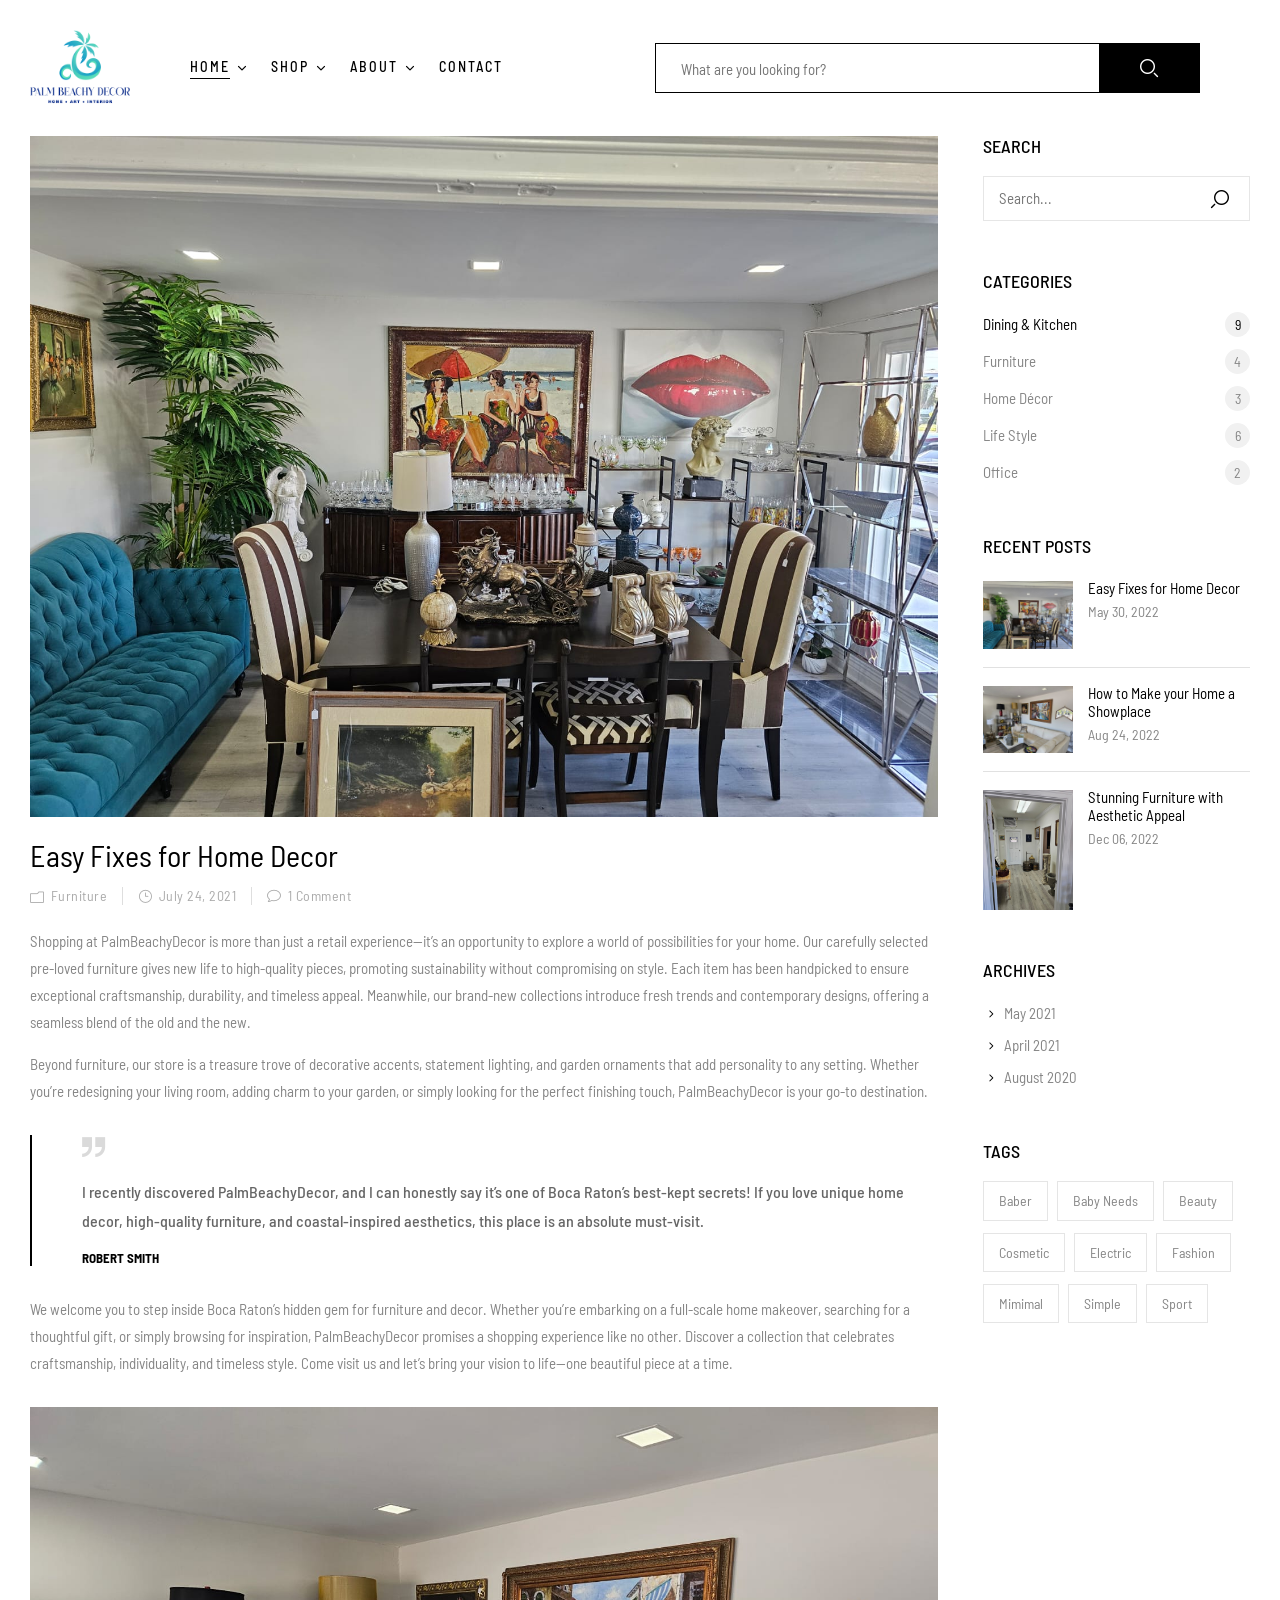
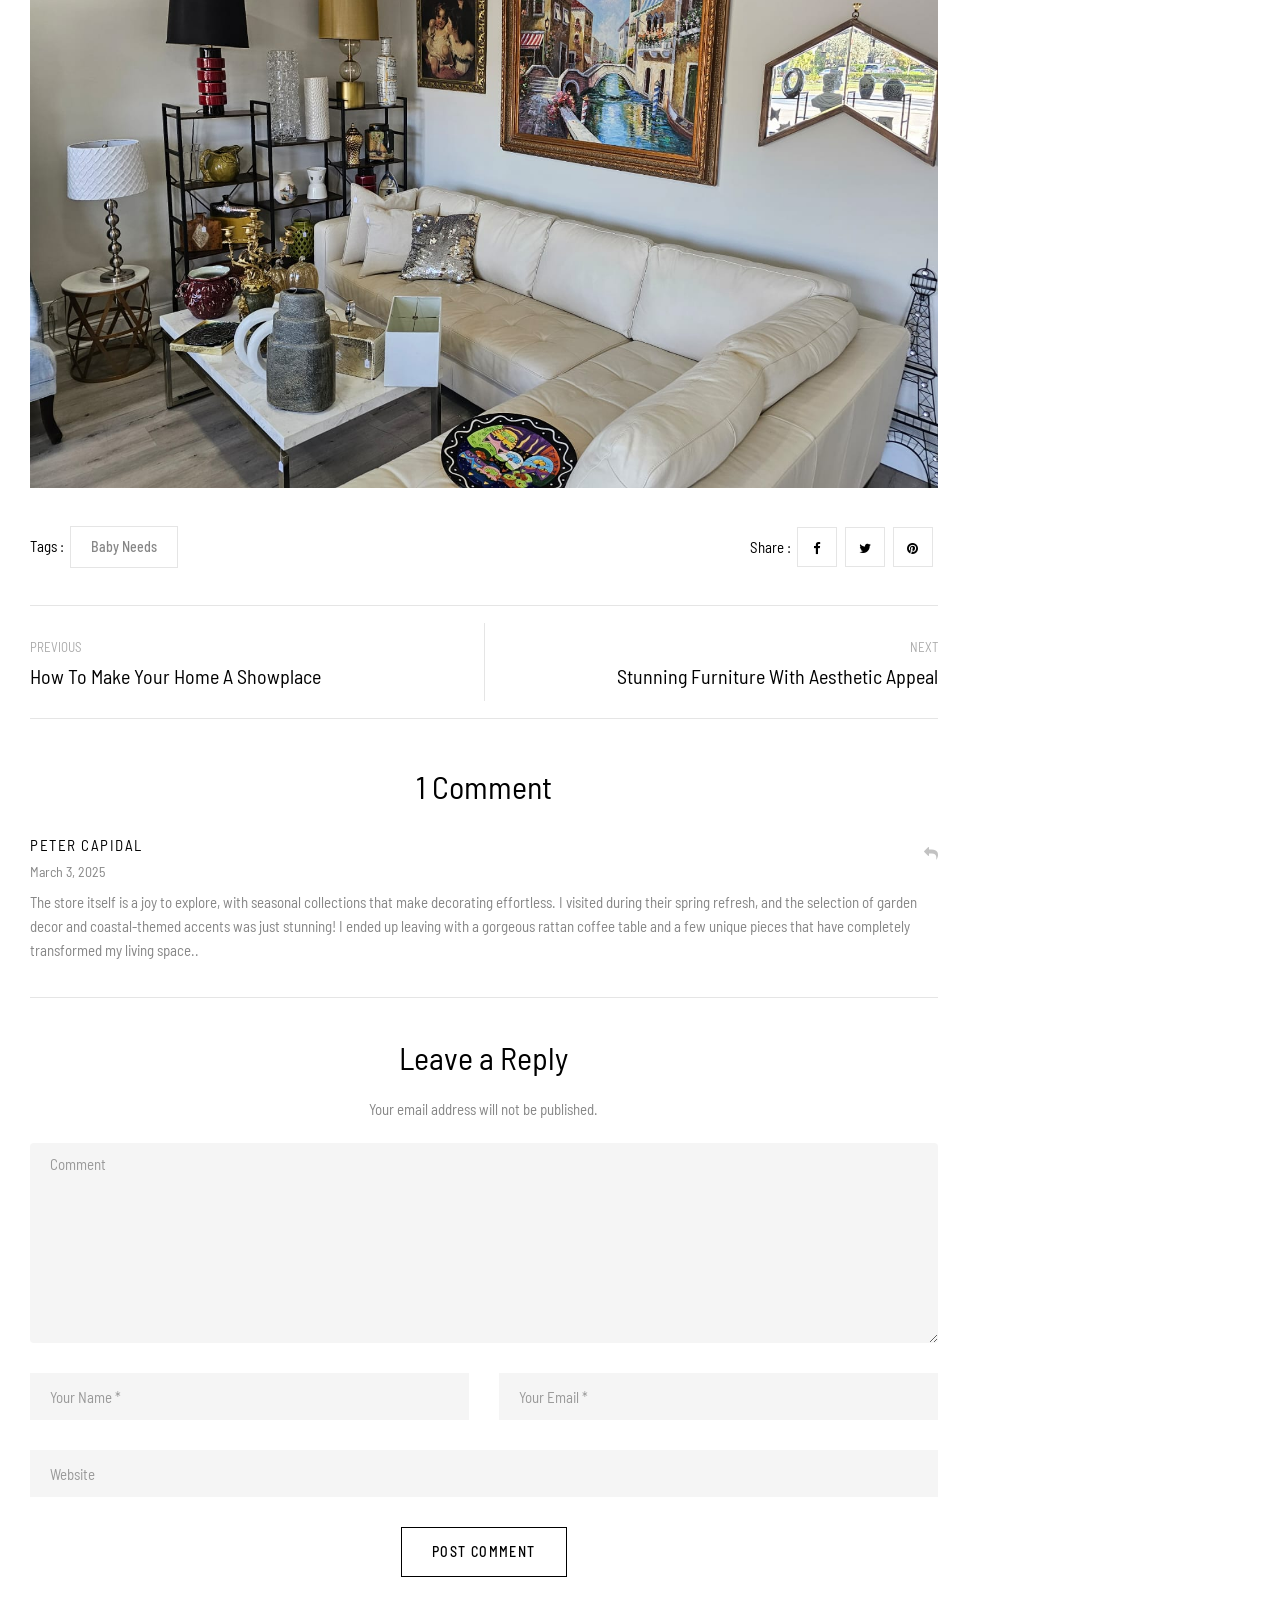
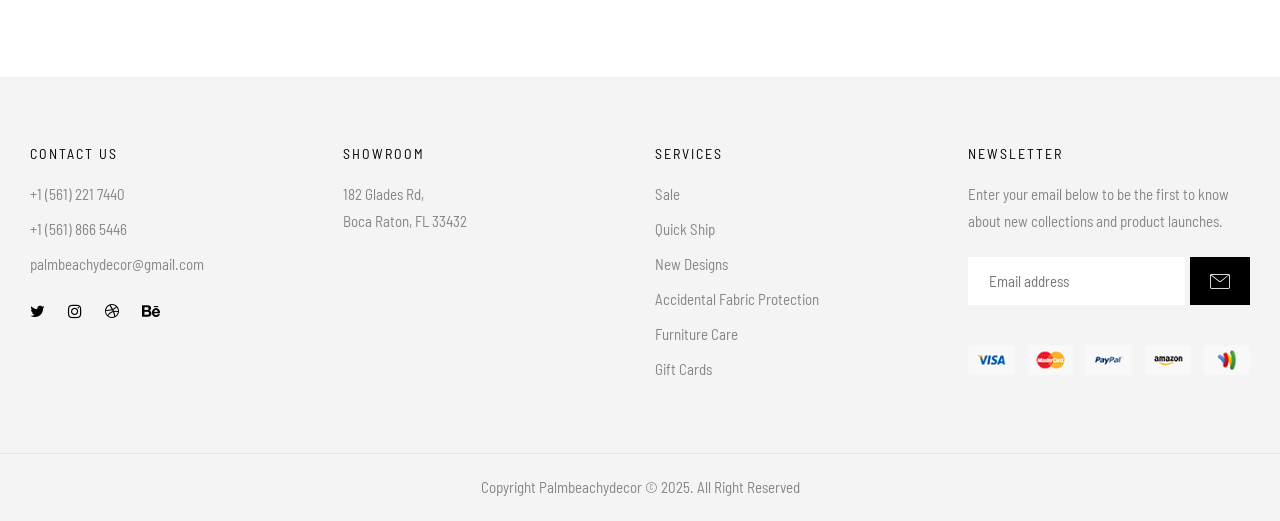
==== commit 123b8b69: "7em commit" ====
--- a/blog-details-right.html
+++ b/blog-details-right.html
@@ -5,10 +5,10 @@
 		<meta charset="UTF-8">
 		<meta http-equiv="X-UA-Compatible" content="IE=edge">
 		<meta name="viewport" content="width=device-width, initial-scale=1">
-		<title>Blog Details - Right Sidebar | Ruper</title>
+		<title>Blog Details | Palm Beachy Decor</title>
 		
 		<!-- Favicon -->
-		<link rel="shortcut icon" type="image/x-icon" href="media/favicon.png">
+		<link rel="shortcut icon" type="image/x-icon" href="./assets/img/mylogo.png">
 		
 		<!-- Dependency Styles -->
 		<link rel="stylesheet" href="libs/bootstrap/css/bootstrap.min.css" type="text/css">
@@ -33,71 +33,25 @@
 	
 	<body class="blog">
 		<div id="page" class="hfeed page-wrapper">
-			<header id="site-header" class="site-header header-v1 absolute">
+			<header id="site-header" class="site-header header-v3 relative">
 				<div class="header-mobile">
 					<div class="section-padding">
 						<div class="section-container">
 							<div class="row">
 								<div class="col-xl-4 col-lg-4 col-md-4 col-sm-3 col-3 header-left">
-									<div class="navbar-header">
-										<button type="button" id="show-megamenu" class="navbar-toggle"></button>
+									<div class="site-logo">
+										<a href="index.html">
+											<img width="400" height="79" src="./assets/img/mylogo.png" alt="no image found" />
+										</a>
 									</div>
 								</div>
 								<div class="col-xl-4 col-lg-4 col-md-4 col-sm-6 col-6 header-center">
-									<div class="site-logo">
-										<a href="index.html">
-											<img width="400" height="79" src="media/logo.png" alt="Ruper – Furniture HTML Theme" />
-										</a>
-									</div>
+									
 								</div>
 								<div class="col-xl-4 col-lg-4 col-md-4 col-sm-3 col-3 header-right">
-									<div class="ruper-topcart dropdown">
-										<div class="dropdown mini-cart top-cart">
-											<div class="remove-cart-shadow"></div>
-											<a class="dropdown-toggle cart-icon" href="blog-details-right.html#" role="button" data-toggle="dropdown" aria-haspopup="true" aria-expanded="false">
-												<div class="icons-cart"><i class="icon-large-paper-bag"></i><span class="cart-count">2</span></div>
-											</a>
-											<div class="dropdown-menu cart-popup">
-												<div class="cart-empty-wrap">
-													<ul class="cart-list">
-														<li class="empty">
-															<span>No products in the cart.</span>
-															<a class="go-shop" href="shop-grid-left.html">GO TO SHOP<i aria-hidden="true" class="arrow_right"></i></a>
-														</li>
-													</ul>
-												</div>
-												<div class="cart-list-wrap">
-													<ul class="cart-list ">
-														<li class="mini-cart-item">
-															<a href="blog-details-right.html#" class="remove" title="Remove this item"><i class="icon_close"></i></a>
-															<a href="shop-details.html" class="product-image"><img width="600" height="600" src="media/product/3.jpg" alt=""></a>
-															<a href="shop-details.html" class="product-name">Chair Oak Matt Lacquered</a>		
-															<div class="quantity">Qty: 1</div>
-															<div class="price">$150.00</div>
-														</li>
-														<li class="mini-cart-item">
-															<a href="blog-details-right.html#" class="remove" title="Remove this item"><i class="icon_close"></i></a>													
-															<a href="shop-details.html" class="product-image"><img width="600" height="600" src="media/product/1.jpg" alt=""></a>
-															<a href="shop-details.html" class="product-name">Zunkel Schwarz</a>
-															<div class="quantity">Qty: 1</div>
-															<div class="price">$100.00</div>						
-														</li>
-													</ul>
-													<div class="total-cart">
-														<div class="title-total">Total: </div>
-														<div class="total-price"><span>$100.00</span></div>
-													</div>
-													<div class="free-ship">
-														<div class="title-ship">Buy <strong>$400</strong> more to enjoy <strong>FREE Shipping</strong></div>
-														<div class="total-percent"><div class="percent" style="width:20%"></div></div>
-													</div>
-													<div class="buttons">
-														<a href="shop-cart.html" class="button btn view-cart btn-primary">View cart</a>
-														<a href="shop-checkout.html" class="button btn checkout btn-default">Check out</a>
-													</div>
-												</div>
-											</div>
-										</div>
+									
+									<div class="navbar-header">
+										<button type="button" id="show-megamenu" class="navbar-toggle"></button>
 									</div>
 								</div>
 							</div>
@@ -132,249 +86,30 @@
 				<div class="header-desktop">
 					<div class="header-wrapper">
 						<div class="section-padding">
-							<div class="section-container p-l-r">
+							<div class="section-container large p-l-r">
 								<div class="row">
-									<div class="col-xl-3 col-lg-2 col-md-12 col-sm-12 col-12 header-left">
+									<div class="col-xl-6 col-lg-8 col-md-12 col-sm-12 col-12 header-left" style="display: flex;align-items: center;">
 										<div class="site-logo">
 											<a href="index.html">
-												<img width="400" height="79" src="media/logo.png" alt="Ruper – Furniture HTML Theme" />
+												<img  src="./assets/img/mylogo.png" alt="Ruper – Furniture HTML Theme" />
 											</a>
 										</div>
-									</div>
-
-									<div class="col-xl-6 col-lg-6 col-md-12 col-sm-12 col-12 text-center header-center">
+
 										<div class="site-navigation">
 											<nav id="main-navigation">
 												<ul id="menu-main-menu" class="menu">
-													<li class="level-0 menu-item menu-item-has-children mega-menu">
+													<li class="level-0 menu-item menu-item-has-children mega-menu current-menu-item">
 														<a href="index.html"><span class="menu-item-text">Home</span></a>
-														<div class="sub-menu">
-															<div class="row">
-																<div class="col-md-6">
-																	<div class="menu-section">
-																		<h2 class="sub-menu-title">Furniture 1</h2>
-																		<ul class="menu-list">
-																			<li>
-																				<a href="index.html"><span class="menu-item-text">Home Categories</span></a>
-																			</li>
-																			<li>
-																				<a href="index2.html"><span class="menu-item-text">Home Clean</span></a>
-																			</li>
-																			<li>
-																				<a href="index3.html"><span class="menu-item-text">Home Collection</span></a>
-																			</li>
-																			<li>
-																				<a href="index4.html"><span class="menu-item-text">Home Grid</span></a>
-																			</li>
-																			<li>
-																				<a href="index5.html"><span class="menu-item-text">Home Minimal</span></a>
-																			</li>
-																			<li>
-																				<a href="index6.html"><span class="menu-item-text">Home Modern</span></a>
-																			</li>
-																			<li>
-																				<a href="index7.html"><span class="menu-item-text">Home Stylish</span></a>
-																			</li>
-																			<li>
-																				<a href="index8.html"><span class="menu-item-text">Home Unique</span></a>
-																			</li>
-																		</ul>
-																	</div>
-																</div>
-																<div class="col-md-6">
-																	<div class="menu-section">
-																		<h2 class="sub-menu-title">Furniture 2</h2>
-																		<ul class="menu-list">
-																			<li>
-																				<a href="index9.html"><span class="menu-item-text">Home Split</span></a>
-																			</li>
-																			<li>
-																				<a href="index10.html"><span class="menu-item-text">Home Gothic</span></a>
-																			</li>
-																			<li>
-																				<a href="index11.html"><span class="menu-item-text">Home Luxury</span></a>
-																			</li>
-																			<li>
-																				<a href="index12.html"><span class="menu-item-text">Home Scandinavian</span></a>
-																			</li>
-																			<li>
-																				<a href="index13.html"><span class="menu-item-text">Home Mid-Century</span></a>
-																			</li>
-																			<li>
-																				<a href="index14.html"><span class="menu-item-text">Home Retro</span></a>
-																			</li>
-																			<li>
-																				<a href="index15.html"><span class="menu-item-text">Home Color Block</span></a>
-																			</li>
-																		</ul>
-																	</div>
-																</div>
-															</div>
-														</div>
+													
 													</li>
 													<li class="level-0 menu-item menu-item-has-children">
 														<a href="shop-grid-left.html"><span class="menu-item-text">Shop</span></a>
-														<ul class="sub-menu">
-															<li class="level-1 menu-item menu-item-has-children">
-																<a href="shop-grid-left.html"><span class="menu-item-text">Shop - Products</span></a>
-																<ul class="sub-menu">
-																	<li>
-																		<a href="shop-grid-left.html"><span class="menu-item-text">Shop Grid - Left Sidebar</span></a>
-																	</li>
-																	<li>
-																		<a href="shop-list-left.html"><span class="menu-item-text">Shop List - Left Sidebar</span></a>
-																	</li>
-																	<li>
-																		<a href="shop-grid-right.html"><span class="menu-item-text">Shop Grid - Right Sidebar</span></a>
-																	</li>
-																	<li>
-																		<a href="shop-list-right.html"><span class="menu-item-text">Shop List - Right Sidebar</span></a>
-																	</li>
-																	<li>
-																		<a href="shop-grid-fullwidth.html"><span class="menu-item-text">Shop Grid - No Sidebar</span></a>
-																	</li>
-																</ul>
-															</li>
-															<li>
-																<a href="shop-details.html"><span class="menu-item-text">Shop Details</span></a>
-															</li>
-															<li>
-																<a href="shop-cart.html"><span class="menu-item-text">Shop - Cart</span></a>
-															</li>
-															<li>
-																<a href="shop-checkout.html"><span class="menu-item-text">Shop - Checkout</span></a>
-															</li>
-															<li>
-																<a href="shop-wishlist.html"><span class="menu-item-text">Shop - Wishlist</span></a>
-															</li>
-														</ul>
-													</li>
-													<li class="level-0 menu-item menu-item-has-children mega-menu mega-menu-fullwidth align-center current-menu-item">
-														<a href="blog-grid-left.html"><span class="menu-item-text">Blog</span></a>
-														<div class="sub-menu">
-															<div class="row">
-																<div class="col-md-5">
-																	<div class="menu-section">
-																		<h2 class="sub-menu-title">Blog Category</h2>
-																		<ul class="menu-list">
-																			<li>
-																				<a href="blog-grid-left.html"><span class="menu-item-text">Blog Grid - Left Sidebar</span></a>
-																			</li>
-																			<li>
-																				<a href="blog-grid-right.html"><span class="menu-item-text">Blog Grid - Right Sidebar</span></a>
-																			</li>
-																			<li>
-																				<a href="blog-list-left.html"><span class="menu-item-text">Blog List - Left Sidebar</span></a>
-																			</li>
-																			<li>
-																				<a href="blog-list-right.html"><span class="menu-item-text">Blog List - Right Sidebar</span></a>
-																			</li>
-																			<li>
-																				<a href="blog-grid-fullwidth.html"><span class="menu-item-text">Blog Grid - No Sidebar</span></a>
-																			</li>
-																		</ul>
-																	</div>
-
-																	<div class="menu-section">
-																		<h2 class="sub-menu-title">Blog Details</h2>
-																		<ul class="menu-list">
-																			<li>
-																				<a href="blog-details-left.html"><span class="menu-item-text">Blog Details - Left Sidebar</span></a>
-																			</li>
-																			<li>
-																				<a href="blog-details-right.html"><span class="menu-item-text">Blog Details - Right Sidebar</span></a>
-																			</li>
-																			<li>
-																				<a href="blog-details-fullwidth.html"><span class="menu-item-text">Blog Details - No Sidebar</span></a>
-																			</li>
-																		</ul>
-																	</div>
-																</div>
-																<div class="col-md-7">
-																	<div class="menu-section">
-																		<h2 class="sub-menu-title">Recent Posts</h2>
-																		<div class="block block-posts recent-posts p-t-5">
-																			<ul class="posts-list">
-																				<li class="post-item">
-																					<a href="blog-details-right.html" class="post-image">
-																						<img src="media/blog/1.jpg">
-																					</a>
-																					<div class="post-content">
-																						<h2 class="post-title">
-																							<a href="blog-details-right.html">
-																								Easy Fixes For Home Decor
-																							</a>
-																						</h2>
-																						<div class="post-time">
-																							<span class="post-date">May 30, 2022</span>
-																							<span class="post-comment">4 Comments</span>
-																						</div>
-																					</div>
-																				</li>
-																				<li class="post-item">
-																					<a href="blog-details-right.html" class="post-image">
-																						<img src="media/blog/2.jpg">
-																					</a>
-																					<div class="post-content">
-																						<h2 class="post-title">
-																							<a href="blog-details-right.html">
-																								How To Make Your Home A Showplace
-																							</a>
-																						</h2>
-																						<div class="post-time">
-																							<span class="post-date">Aug 24, 2022</span>
-																							<span class="post-comment">2 Comments</span>
-																						</div>
-																					</div>
-																				</li>
-																				<li class="post-item">
-																					<a href="blog-details-right.html" class="post-image">
-																						<img src="media/blog/3.jpg">
-																					</a>
-																					<div class="post-content">
-																						<h2 class="post-title">
-																							<a href="blog-details-right.html">
-																								Stunning Furniture With Aesthetic Appeal
-																							</a>
-																						</h2>
-																						<div class="post-time">
-																							<span class="post-date">Dec 06, 2022</span>
-																							<span class="post-comment">1 Comment</span>
-																						</div>
-																					</div>
-																				</li>
-																			</ul>
-																		</div>
-																	</div>
-																</div>
-															</div>
-														</div>
-													</li>
+														
+													</li>
+													
 													<li class="level-0 menu-item menu-item-has-children">
-														<a href="blog-details-right.html#"><span class="menu-item-text">Pages</span></a>
-														<ul class="sub-menu">
-															<li>
-																<a href="page-login.html"><span class="menu-item-text">Login / Register</span></a>
-															</li>
-															<li>
-																<a href="page-forgot-password.html"><span class="menu-item-text">Forgot Password</span></a>
-															</li>
-															<li>
-																<a href="page-my-account.html"><span class="menu-item-text">My Account</span></a>
-															</li>
-															<li>
-																<a href="page-about.html"><span class="menu-item-text">About Us</span></a>
-															</li>
-															<li>
-																<a href="page-contact.html"><span class="menu-item-text">Contact</span></a>
-															</li>
-															<li>
-																<a href="page-faq.html"><span class="menu-item-text">FAQ</span></a>
-															</li>
-															<li>
-																<a href="page-404.html"><span class="menu-item-text">Page 404</span></a>
-															</li>
-														</ul>
+														<a href="page-about.html"><span class="menu-item-text">About</span></a>
+														
 													</li>
 													<li class="level-0 menu-item">
 														<a href="page-contact.html"><span class="menu-item-text">Contact</span></a>
@@ -384,11 +119,53 @@
 										</div>
 									</div>
 
-									<div class="col-xl-3 col-lg-4 col-md-12 col-sm-12 col-12 header-right">
+									<div class="col-xl-6 col-lg-4 col-md-12 col-sm-12 col-12 header-right">
+										<div class="header-search-form hidden-md hidden-sm hidden-xs">
+											<form role="search" method="get" class="search-from ajax-search" action="index.html">
+												<div class="search-box">
+													<input type="text" value="" name="s" id="ss" class="input-search s" placeholder="What are you looking for?">
+													<div class="result-search-products-content">
+														<div class="result-search-products">
+															<ul class="items-search">
+																<li class="item-search">
+																	<a class="item-image" href="shop-details.html">
+																		<img class="pull-left" src="media/product/3.jpg">
+																	</a>
+																	<div class="item-content">
+																		<a href="shop-details.html" title="Chair Oak Matt Lacquered">
+																			<span>Chair Oak Matt Lacquered</span>
+																		</a>
+																		<div class="price">$150.00</div>
+																	</div>
+																</li>
+																<li class="item-search">
+																	<a class="item-image" href="shop-details.html">
+																		<img class="pull-left" src="media/product/1.jpg">
+																	</a>
+																	<div class="item-content">
+																		<a href="shop-details.html" title="Zunkel Schwarz">
+																			<span>Zunkel Schwarz</span>
+																		</a>
+																		<div class="price">$100.00</div>
+																	</div>
+																</li>
+															</ul>
+														</div>
+													</div>
+												</div>
+												<button id="search-submit" class="btn" type="submit">
+													<span class="search-icon">
+														<i class="icon-search"></i>
+													</span>
+													<span>Search</span>
+												</button>
+											</form>
+										</div>
+
 										<div class="header-page-link">
 											<!-- Login -->
-											<div class="login-header">
-												<a class="active-login" href="blog-details-right.html#">Login</a>
+											<!-- <div class="login-header icon">
+												<a class="active-login" href="index.html#"><i class="icon-user"></i></a>
 												<div class="form-login-register">
 													<div class="box-form-login">
 														<div class="active-login"></div>
@@ -440,24 +217,24 @@
 														</div>
 													</div>
 												</div>
-											</div>
+											</div> -->
 
 											<!-- Search -->
-											<div class="search-box">
-												<div class="search-toggle"><i class="icon-search"></i></div>
-											</div>
-											
+											<!-- <div class="search-box hidden-lg">
+												<div class="search-toggle"><i class="wpb-icon-magnifying-glass"></i></div>
+											</div> -->
+
 											<!-- Wishlist -->
-											<div class="wishlist-box">
+											<!-- <div class="wishlist-box">
 												<a href="shop-wishlist.html"><i class="icon-heart"></i></a>
 												<span class="count-wishlist">1</span>
-											</div>
+											</div> -->
 											
 											<!-- Cart -->
-											<div class="ruper-topcart dropdown light">
+											<!-- <div class="ruper-topcart dropdown light">
 												<div class="dropdown mini-cart top-cart">
 													<div class="remove-cart-shadow"></div>
-													<a class="dropdown-toggle cart-icon" href="blog-details-right.html#" role="button" data-toggle="dropdown" aria-haspopup="true" aria-expanded="false">
+													<a class="dropdown-toggle cart-icon" href="index.html#" role="button" data-toggle="dropdown" aria-haspopup="true" aria-expanded="false">
 														<div class="icons-cart"><i class="icon-large-paper-bag"></i><span class="cart-count">2</span></div>
 													</a>
 													<div class="dropdown-menu cart-popup">
@@ -472,14 +249,14 @@
 														<div class="cart-list-wrap">
 															<ul class="cart-list ">
 																<li class="mini-cart-item">
-																	<a href="blog-details-right.html#" class="remove" title="Remove this item"><i class="icon_close"></i></a>
+																	<a href="index.html#" class="remove" title="Remove this item"><i class="icon_close"></i></a>
 																	<a href="shop-details.html" class="product-image"><img width="600" height="600" src="media/product/3.jpg" alt=""></a>
 																	<a href="shop-details.html" class="product-name">Chair Oak Matt Lacquered</a>		
 																	<div class="quantity">Qty: 1</div>
 																	<div class="price">$150.00</div>
 																</li>
 																<li class="mini-cart-item">
-																	<a href="blog-details-right.html#" class="remove" title="Remove this item"><i class="icon_close"></i></a>													
+																	<a href="index.html#" class="remove" title="Remove this item"><i class="icon_close"></i></a>													
 																	<a href="shop-details.html" class="product-image"><img width="600" height="600" src="media/product/1.jpg" alt=""></a>
 																	<a href="shop-details.html" class="product-name">Zunkel Schwarz</a>
 																	<div class="quantity">Qty: 1</div>
@@ -501,7 +278,7 @@
 														</div>
 													</div>
 												</div>
-											</div>
+											</div> -->
 										</div>
 									</div>
 								</div>
@@ -514,7 +291,7 @@
 			<div id="site-main" class="site-main">
 				<div id="main-content" class="main-content">
 					<div id="primary" class="content-area">
-						<div id="title" class="page-title">
+						<!-- <div id="title" class="page-title">
 							<div class="section-container">
 								<div class="content-title-heading">
 									<h1 class="text-title-heading">
@@ -525,7 +302,7 @@
 									<a href="index.html">Home</a><span class="delimiter"></span>Easy Fixes for Home Decor
 								</div>
 							</div>
-						</div>
+						</div> -->
 
 						<div id="content" class="site-content" role="main">
 							<div class="section-padding">
@@ -534,7 +311,7 @@
 										<div class="col-xl-9 col-lg-9 col-md-12 col-12 md-b-30">
 											<div class="post-details">
 												<div class="post-image">
-													<img src="media/blog/1.jpg" alt="">
+													<img src="./assets/img/38.jpg" alt="">
 												</div>
 												<h2 class="post-title">
 													Easy Fixes for Home Decor
@@ -545,13 +322,16 @@
 													<span class="post-comment"><i class="icon_comment_alt"></i> 1 Comment</span>															
 												</div>
 												<div class="post-content clearfix">
-													<p>Sed mollis, eros et ultrices tempus, mauris ipsum aliquam libero, non adipiscing dolor urna a orci. Aenean commodo ligula eget dolor. Nulla facilisi. Sed mollis, eros et ultrices tempus, mauris ipsum aliquam libero, non adipiscing dolor urna a orci. non, velit. Etiam rhoncus. Nunc interdum lacus sit amet orci. Phasellus leo dolor, tempus non, auctor et, hendrerit quis, nisiVivamus aliquet elit ac nisl. Ut a nisl id ante tempus hendrerit.Sed mollis, eros et ultrices tempus, mauris ipsum aliquam libero, non adipiscing dolor urna a orci. Aenean commodo ligula eget dolor. Nulla facilisi. Sed mollis, eros et ultrices tempus, mauris ipsum aliquam libero, non adipiscing dolor urna a orci. Duis arcu tortor, suscipit eget, imperdiet nec, imperdiet iaculis, ipsum.</p>
-													<p>Proin sapien ipsum, porta a, auctor quis, euismod ut, mi. Nulla neque dolor, sagittis eget, iaculis quis, molestie non, velit. Etiam rhoncus. Nunc interdum lacus sit amet orci. Phasellus leo dolor, tempus non, auctor et, hendrerit quis, nisi.</p>
-													<blockquote><p><i class="icon-quote"></i>Vivamus aliquet elit ac nisl. Ut a nisl id ante tempus hendrerit. Phasellus accumsan cursus velitid ante tempus hendrerit. Donec interdum, metus et hendrerit aliquet”</p><h2>ROBERT SMITH</h2></blockquote>
-													<p>Sed mollis, eros et ultrices tempus, mauris ipsum aliquam libero, non adipiscing dolor urna a orci. Aenean commodo ligula eget dolor. Nulla facilisi. Sed mollis, eros et ultrices tempus, mauris ipsum aliquam libero, non adipiscing dolor urna a orci. Duis arcu tortor, suscipit eget, imperdiet nec, imperdiet iaculis, ipsum.</p>
-													<p>Proin sapien ipsum, porta a, auctor quis, euismod ut, mi. Nulla neque dolor, sagittis eget, iaculis quis, molestie non, velit. Etiam rhoncus. Nunc interdum lacus sit amet orci. Phasellus leo dolor, tempus non, auctor et, hendrerit quis, nisi.</p>
+													<p>Shopping at PalmBeachyDecor is more than just a retail experience—it’s an opportunity to explore a world of possibilities for your home. Our carefully selected pre-loved furniture gives new life to high-quality pieces, promoting sustainability without compromising on style. Each item has been handpicked to ensure exceptional craftsmanship, durability, and timeless appeal. Meanwhile, our brand-new collections introduce fresh trends and contemporary designs, offering a seamless blend of the old and the new.
+
+														</p>
+													<p>Beyond furniture, our store is a treasure trove of decorative accents, statement lighting, and garden ornaments that add personality to any setting. Whether you’re redesigning your living room, adding charm to your garden, or simply looking for the perfect finishing touch, PalmBeachyDecor is your go-to destination.</p>
+													<blockquote><p><i class="icon-quote"></i>I recently discovered PalmBeachyDecor, and I can honestly say it’s one of Boca Raton’s best-kept secrets! If you love unique home decor, high-quality furniture, and coastal-inspired aesthetics, this place is an absolute must-visit.</p><h2>ROBERT SMITH</h2></blockquote>
+													<p>We welcome you to step inside Boca Raton’s hidden gem for furniture and decor. Whether you’re embarking on a full-scale home makeover, searching for a thoughtful gift, or simply browsing for inspiration, PalmBeachyDecor promises a shopping experience like no other. Discover a collection that celebrates craftsmanship, individuality, and timeless style.
+
+														Come visit us and let’s bring your vision to life—one beautiful piece at a time.</p>
 													<div class="content-img">
-														<img width="1410" height="460" src="media/blog/details.jpg" alt="">
+														<img width="1410" height="460" src="./assets/img/42.jpg" alt="">
 													</div>
 												</div>
 												<div class="post-content-entry">
@@ -585,18 +365,16 @@
 													<h3 class="comments-title">1 Comment</h3>
 													<div class="comments-list">
 														<div class="comment-item">
-															<div class="comment-avatar">
-																<img alt="" src="media/user.jpg" class="avatar" height="70" width="70">
-															</div>
+														
 															<div class="comment-content-wrap">
 																<div class="comment-author">
 																	Peter Capidal					
 																</div>
 																<div class="comment-time">
-																	June 15, 2022
+																	March 3, 2025
 																</div>
 																<div class="comment-content">
-																	<p>Lorem ipsum dolor sit amet, consectetur adipiscing elit. Nam fringilla augue nec est tristique auctor. Donec non est at libero vulputate rutrum. Morbi ornare lectus quis justo gravida semper. Nulla tellus mi, vulputate adipiscing cursus eu, suscipit id nulla.</p>
+																	<p>The store itself is a joy to explore, with seasonal collections that make decorating effortless. I visited during their spring refresh, and the selection of garden decor and coastal-themed accents was just stunning! I ended up leaving with a gorgeous rattan coffee table and a few unique pieces that have completely transformed my living space..</p>
 																</div>
 																<a class="comment-reply-link" href="blog-details-right.html#">Reply</a>
 															</div>
@@ -676,7 +454,7 @@
 													<ul class="posts-list">
 														<li class="post-item">
 															<a href="blog-details-right.html" class="post-image">
-																<img src="media/blog/1.jpg">
+																<img src="./assets/img/38.jpg">
 															</a>
 															<div class="post-content">
 																<h2 class="post-title">
@@ -691,7 +469,7 @@
 														</li>
 														<li class="post-item">
 															<a href="blog-details-right.html" class="post-image">
-																<img src="media/blog/2.jpg">
+																<img src="./assets/img/42.jpg">
 															</a>
 															<div class="post-content">
 																<h2 class="post-title">
@@ -706,7 +484,7 @@
 														</li>
 														<li class="post-item">
 															<a href="blog-details-right.html" class="post-image">
-																<img src="media/blog/3.jpg">
+																<img src="./assets/img/44.jpg">
 															</a>
 															<div class="post-content">
 																<h2 class="post-title">
@@ -800,17 +578,16 @@
 											<h2 class="block-title">Contact Us</h2>
 											<div class="block-content">
 												<ul>
+													<li>								
+														<a href="tel:+15612217440">+1  (561) 221 7440</a>
+													</li>
 													<li>
-														<a href="page-contact.html">616.774.0561</a>
-													</li>
+														<a href="tel:+15618665446">+1  (561) 866 5446</a>
+													</li>
+									
 													<li>
-														<a href="page-contact.html">866.453.4748</a>
-													</li>
-													<li>
-														<a href="page-contact.html">HR Fax: 810.222.5439</a>
-													</li>
-													<li>
-														<a href="page-contact.html">sales@ruperfurniture.com</a>
+														<a href="mailto:palmbeachydecor@gmail.com">palmbeachydecor@gmail.com</a>
+
 													</li>
 												</ul>
 											</div>
@@ -818,10 +595,10 @@
 
 										<div class="block block-social">
 											<ul class="social-link">
-												<li><a href="blog-details-right.html#"><i class="fa fa-twitter"></i></a></li>
-												<li><a href="blog-details-right.html#"><i class="fa fa-instagram"></i></a></li>
-												<li><a href="blog-details-right.html#"><i class="fa fa-dribbble"></i></a></li>
-												<li><a href="blog-details-right.html#"><i class="fa fa-behance"></i></a></li>
+												<li><a href="shop-grid-left.html#"><i class="fa fa-twitter"></i></a></li>
+												<li><a href="https://www.instagram.com/palmbeachy.decor/"><i class="fa fa-instagram"></i></a></li>
+												<li><a href="shop-grid-left.html#"><i class="fa fa-dribbble"></i></a></li>
+												<li><a href="shop-grid-left.html#"><i class="fa fa-behance"></i></a></li>
 											</ul>
 										</div>
 									</div>
@@ -829,9 +606,13 @@
 										<div class="block block-menu">
 											<h2 class="block-title">Showroom</h2>
 											<div class="block-content">
-												<p>1000 84th Street SW , Byron Center, MI 49315</p>
-												<p>AmericasMart Bldg. #1</p>
-												<p>Suite 5C-1, Atlanta, GA 30303</p>
+										
+
+												<a style="color: #868686;" href="https://maps.app.goo.gl/iEXhwWN976EwRzyJ9" target="_blank">
+													<p>182 Glades Rd,  <br>
+														Boca Raton, FL 33432</p>
+												</a>
+												
 											</div>
 										</div>
 									</div>
@@ -867,7 +648,7 @@
 											<h2 class="block-title">Newsletter</h2>
 											<div class="block-content">
 												<div class="newsletter-text">Enter your email below to be the first to know about new collections and product launches.</div>
-												<form action="blog-details-right.html" method="post" class="newsletter-form">
+												<form action="shop-grid-left.html" method="post" class="newsletter-form">
 													<input type="email" class="bg-white" name="your-email" value="" size="40" placeholder="Email address">
 													<span class="btn-submit">
 														<input type="submit" value="Subscribe">
@@ -888,7 +669,7 @@
 					<div class="section-padding">
 						<div class="section-container">
 							<div class="block-widget-wrap">
-								<p class="copyright text-center">Copyright © 2022. All Right Reserved</p>
+								<p class="copyright text-center">Copyright Palmbeachydecor © 2025. All Right Reserved</p>
 							</div>
 						</div>
 					</div>
--- a/assets/css/app.css
+++ b/assets/css/app.css
@@ -149,7 +149,7 @@
 /*========================================================================
 5. Block
 =========================================================================*/
-[class~=block-sliders] [class~=slick-sliders] [class~=slick-list]{margin-left:0;}[class~=block-sliders] [class~=slick-dots] li,[class~=block-sliders] [class~=slick-sliders] [class~=slick-list]{margin-bottom:0;}[class~=block-sliders] [class~=slick-sliders] [class~=slick-list] [class~=slick-slide]{padding-left:0;}[class~=block-banners] [class~=block-widget-banner] [class~=banners] [class~=banner-image] img,[class~=block-sliders] [class~=item-content] [class~=content-image] img,.block-sliders .item-content .item-info{width:100%;}[class~=block-sliders] [class~=slick-sliders] [class~=slick-list] [class~=slick-slide]{padding-bottom:0;}.block-sliders.color-white .slick-dots li button{background:#fff;}.block-sliders.color-white .item-content .item-info .description-slider,[class~=block-sliders][class~=color-white] [class~=item-content] [class~=item-info] [class~=title-slider],.block-sliders.color-white .item-content .item-info .subtitle-slider{color:#fff;}.block-sliders.auto-height .item-content .content-image img{height:auto;}[class~=block-sliders] [class~=slick-sliders] [class~=slick-list]{margin-right:0;}[class~=block-sliders] [class~=slick-sliders] [class~=slick-list]{margin-top:0;}[class~=block-product-cats] ul li,[class~=block-banners] [class~=block-widget-banner] [class~=banners] [class~=banner-image] a{display:block;}.block-sliders.auto-height .item-content .content-image img{min-height:auto;}[class~=block-sliders] [class~=item-content] [class~=content-image] img{height:75pt;}[class~=block-sliders] [class~=slick-dots] li{margin-left:.9375pc;}[class~=block-sliders] [class~=item-content],.block-banners.banners-effect .banners > div a,[class~=block-banners] [class~=block-widget-banner][class~=layout-1] [class~=button]:after{position:relative;}[class~=block-banners][class~=banners-effect] [class~=banner-image]:hover img{filter:alpha(opacity=80);}.block-sliders .slick-dots li button:after{content:"";}[class~=block-sliders] [class~=slider-bg-image] [class~=image-center],[class~=block-sliders] [class~=slider-bg-image],.block-sliders .item-content .item-info,.block-sliders .slick-dots li button:after{position:absolute;}[class~=block-sliders][class~=layout-4] [class~=slick-current] [class~=item-content] [class~=item-info] [class~=content],[class~=block-sliders] [class~=slick-current] [class~=item-content] [class~=item-info]{opacity:1;}[class~=block-banners][class~=layout-4] [class~=row] > div:nth-child(2) [class~=block-widget-banner]{margin-top:2.1875in;}[class~=block-sliders] [class~=slick-sliders] [class~=slick-list] [class~=slick-slide]{padding-right:0;}[class~=block-banners][class~=banners-effect] [class~=banner-image]:hover img{transform:scale3d(1.1,1.1,1);}[class~=block-sliders] [class~=slick-sliders] [class~=slick-list] [class~=slick-slide]{padding-top:0;}.block-sliders .slick-dots li button:after{width:16.5pt;}.block-sliders .item-content .item-info{opacity:0;}.block-sliders .item-content .item-info{visibility:hidden;}[class~=block-sliders][class~=layout-2] [class~=item-content] [class~=item-info] [class~=title-slider]{font-size:60pt;}.block-banners.banners-effect .banners > div a{display:inline-block;}.block-sliders .item-content .item-info{-webkit-transition:all .3s ease;}[class~=block-sliders] [class~=item-content] [class~=content-image] img{min-height:100vh;}[class~=block-sliders] [class~=slick-dots] li button{margin-left:auto;}[class~=block-sliders] [class~=item-content] [class~=content-image] img{object-fit:cover;}.block-sliders .slick-dots li button:after{height:16.5pt;}[class~=block-sliders][class~=layout-4] [class~=slick-current] [class~=item-content] [class~=item-info] [class~=content],[class~=block-sliders] [class~=slick-current] [class~=item-content] [class~=item-info]{visibility:visible;}[class~=block-sliders] [class~=item-content] [class~=content-image] img{-webkit-transform:translateZ(0);}[class~=block-sliders] [class~=item-content] [class~=content-image] img{transform:translateZ(0);}[class~=block-banners] [class~=block-widget-banner][class~=layout-1] [class~=button]:after{content:"";}[class~=block-banners][class~=layout-5] [class~=row] > div:nth-child(2) [class~=block-widget-banner]{margin-top:138.75pt;}[class~=block-sliders] [class~=slick-current] [class~=item-content] [class~=item-info]{margin-top:0;}[class~=block-banners] [class~=block-widget-banner][class~=layout-1] [class~=button]:after{font-family:icomoon;}[class~=block-banners] [class~=block-widget-banner][class~=layout-1] [class~=button]:after{font-size:20px;}.block-sliders .item-content .item-info{transition:all .3s ease;}[class~=block-sliders] [class~=slider-bg-image]{top:17%;}.block-sliders .slick-dots li button:after{top:calc(50% - 11px);}[class~=block-sliders][class~=nav-vertical] [class~=slick-dots] li,[class~=block-sliders][class~=layout-2] [class~=item-content] [class~=item-info] [class~=title-slider]{margin-left:0;}[class~=block-sliders][class~=layout-2] [class~=item-content] [class~=item-info] [class~=title-slider]{line-height:60pt;}[class~=block-banners] [class~=block-widget-banner][class~=layout-3] [class~=banner-wrapper-infor] [class~=title-banner] span{font-weight:500;}[class~=block-sliders][class~=layout-2] [class~=item-content] [class~=item-info] [class~=title-slider]{margin-bottom:40px;}[class~=block-sliders] [class~=slick-dots] li[class~=slick-active] button:before{border-top-color:#000;}[class~=block-sliders][class~=nav-vertical] [class~=slick-dots] li{margin-bottom:11.25pt;}.block-sliders .slick-dots li button:after{left:calc(50% - 11px);}.block-sliders .item-content .item-info{margin-top:-6.25pc;}.block-sliders .item-content .item-info{padding-left:.078125in;}.block-sliders .item-content .item-info{padding-bottom:0;}.block-sliders .item-content .item-info{padding-right:.078125in;}.block-banners.banners-effect .banners > div a{overflow:hidden;}[class~=block-sliders] [class~=item-content] [class~=item-info][class~=vertical-middle],[class~=block-sliders] [class~=slider-bg-image] [class~=image-center]{top:50%;}[class~=block-sliders][class~=nav-vertical] [class~=slick-dots] li,[class~=block-sliders][class~=layout-2] [class~=item-content] [class~=item-info] [class~=title-slider]{margin-right:0;}[class~=block-sliders] [class~=slider-bg-image] [class~=image-center],[class~=block-sliders] [class~=slider-bg-image]{left:50%;}[class~=block-sliders] [class~=item-content] [class~=item-info][class~=vertical-middle]{-webkit-transform:translateY(-50%);}[class~=block-sliders][class~=layout-2] [class~=item-content] [class~=item-info] [class~=title-slider],[class~=block-sliders] [class~=slick-dots] li{margin-top:0;}[class~=block-sliders] [class~=item-content] [class~=item-info][class~=vertical-middle]{transform:translateY(-50%);}.block-sliders .item-content .item-info{padding-top:0;}[class~=block-banners] [class~=block-widget-banner][class~=layout-1] [class~=button]:after{right:0;}.block-sliders .item-content .item-info{transition-delay:.6s;}.block-sliders .item-content .item-info.vertical-bottom{bottom:0;}.block-sliders .item-content .item-info.horizontal-start{justify-content:flex-start;}.block-sliders .item-content .item-info{display:flex;}.block-sliders .slick-dots li button:after{border-left-width:1.5pt;}[class~=block-sliders] [class~=slick-dots] li button{margin-bottom:auto;}[class~=block-banners] [class~=block-widget-banner][class~=layout-3] [class~=banner-wrapper-infor] [class~=title-banner] span{border-bottom-width:.010416667in;}.block-sliders.layout-2 .slick-current .item-content .content{text-align:center;}[class~=block-banners] [class~=block-widget-banner][class~=layout-3] [class~=banner-wrapper-infor] [class~=title-banner] span{border-bottom-style:solid;}[class~=block-sliders] [class~=item-content] [class~=item-info][class~=horizontal-center]{justify-content:center;}[class~=block-banners] [class~=block-widget-banner][class~=layout-1] [class~=button]:after{top:.03125in;}[class~=block-sliders] [class~=slick-dots] li{margin-right:.9375pc;}[class~=block-sliders] [class~=item-content] [class~=item-info][class~=horizontal-end]{justify-content:flex-end;}[class~=block-sliders][class~=layout-3] [class~=item-content] [class~=item-info] [class~=title-slider]{font-size:60px;}.block-sliders .item-content .item-info .title-slider,[class~=block-sliders][class~=layout-3] [class~=item-content] [class~=item-info] [class~=title-slider]{font-weight:300;}.block-sliders .item-content .item-info .title-slider{font-size:.833333333in;}[class~=block-sliders][class~=nav-vertical] [class~=slick-dots] li{margin-top:11.25pt;}[class~=block-product-filter] [class~=layout-slider] span[class~=jslider][class~=jslider_plastic] [class~=jslider-bg] i[class~=f]{background:#ddd;}[class~=block-sliders] [class~=slider-bg-image]{transform:translateX(-50%);}[class~=block-sliders] [class~=slider-bg-image] [class~=image-center]{transform:translate(-50%,-50%);}[class~=block-sliders][class~=layout-3] [class~=item-content] [class~=item-info] [class~=title-slider]{line-height:4.375pc;}[class~=block-sliders] [class~=slick-dots]{padding-left:0pt;}[class~=block-sliders] [class~=slider-bg-image] [class~=image-center]{z-index:1;}[class~=block-banners] [class~=block-widget-banner][class~=layout-1] [class~=button]:after{padding-left:7.5pt;}[class~=block-banners] [class~=block-widget-banner][class~=layout-3] [class~=banner-wrapper-infor] [class~=title-banner] span{border-bottom-color:#000;}.block-sliders .item-content .item-info .title-slider,[class~=block-sliders][class~=layout-3] [class~=item-content] [class~=item-info] [class~=title-slider]{margin-left:-5px;}[class~=block-sliders][class~=nav-vertical] [class~=slick-dots]{padding-left:0;}[class~=block-sliders] [class~=slick-dots]{padding-bottom:45pt;}[class~=block-sliders] [class~=slick-dots] li button{margin-right:auto;}[class~=block-product-cats] ul li a{color:#868686;}[class~=block-products] [class~=btn-all] a{padding-left:30pt;}.block-sliders .slick-dots li button:after{border-bottom-width:1.5pt;}[class~=block-products] ul[class~=products-list] li [class~=product-content] [class~=product-title]{font-size:16px;}[class~=block-products][class~=slider] [class~=content-product-list] i[class~=slick-arrow]{font-size:1.25pc;}[class~=block-products][class~=slider] [class~=content-product-list] i[class~=slick-arrow]{top:40%;}.block-products .nav-tabs .nav-item:last-child:before,[class~=block-products] [class~=nav-tabs][class~=layout-2] [class~=nav-item]:before{content:none;}[class~=block-banners] [class~=block-widget-banner][class~=layout-3] [class~=banner-wrapper-infor] [class~=title-banner] span{border-image:none;}[class~=block-banners] [class~=block-widget-banner][class~=layout-8] [class~=banner-wrapper-infor] [class~=content]:after,[class~=block-products] [class~=nav-tabs] [class~=nav-item] [class~=nav-link]:before,[class~=block-sliders] [class~=slick-dots],[class~=block-product-cats] [class~=item-product-cat-content] [class~=product-cat-content-info] [class~=item-title] a:before{position:absolute;}[class~=block-sliders][class~=layout-4] [class~=item-content] [class~=item-info][class~=animation-top] [class~=content]{-webkit-transition:all .3s ease;}[class~=block-banners][class~=layout-4] [class~=row] > div{padding-left:1.875pc;}[class~=block-banners][class~=layout-4] [class~=row] > div,[class~=block-products] [class~=btn-all] a,[class~=block-sliders][class~=nav-vertical] [class~=slick-dots]{padding-bottom:0;}[class~=block-products] [class~=btn-all] a{padding-right:30pt;}.block-banners.banners-effect .banners > div a{vertical-align:top;}[class~=block-sliders][class~=nav-vertical] [class~=slick-dots]{padding-right:0;}[class~=block-products] [class~=btn-all] a,[class~=block-sliders][class~=nav-vertical] [class~=slick-dots]{padding-top:0;}[class~=block-banners] [class~=block-widget-banner][class~=layout-8] [class~=banner-wrapper-infor] [class~=content]:after,[class~=block-products] [class~=nav-tabs] [class~=nav-item] [class~=nav-link]:before{content:"";}[class~=block-products] [class~=nav-tabs] [class~=nav-item] [class~=nav-link]:before,[class~=block-banners] [class~=block-widget-banner][class~=layout-8] [class~=banner-wrapper-infor] [class~=content]:after{background:#000;}[class~=block-sliders][class~=nav-vertical] [class~=slick-dots]{top:calc(50% - 65px);}.block-sliders .item-content .item-info .title-slider{margin-bottom:.104166667in;}[class~=block-banners] [class~=block-widget-banner][class~=layout-8] [class~=banner-wrapper-infor] [class~=content]:after{width:46.5pt;}[class~=block-sliders][class~=layout-3] [class~=item-content] [class~=item-info] [class~=title-slider]{margin-bottom:11.25pt;}[class~=block-sliders] [class~=slick-dots]{padding-right:90px;}[class~=block-sliders] [class~=slick-dots]{padding-top:0pt;}[class~=block-banners] [class~=block-widget-banner][class~=layout-8] [class~=banner-wrapper-infor] [class~=content]:after{height:.0625pc;}.block-sliders .slick-dots li button:after{border-right-width:1.5pt;}[class~=block-sliders][class~=nav-vertical] [class~=slick-dots]{flex-flow:column;}[class~=block-sliders][class~=layout-3] [class~=item-content] [class~=item-info] [class~=title-slider],.block-sliders .item-content .item-info .title-slider,[class~=block-sliders][class~=layout-4] [class~=item-content] [class~=item-info] [class~=title-slider]{margin-right:0px;}[class~=block-banners][class~=banners-effect] [class~=banners] > div img{backface-visibility:hidden;}[class~=block-sliders] [class~=slick-dots]{text-align:right;}[class~=block-sliders] [class~=slick-dots] li button{margin-top:auto;}[class~=block-sliders][class~=nav-vertical] [class~=slick-dots]{display:inline-flex;}[class~=block-sliders][class~=layout-3] [class~=item-content] [class~=item-info] [class~=title-slider],.block-sliders .item-content .item-info .title-slider{margin-top:0pt;}.block-sliders .item-content .item-info .subtitle-slider{color:#000;}[class~=block-sliders] [class~=slick-dots] li button{width:.072916667in;}[class~=block-products] [class~=nav-tabs] [class~=nav-item] [class~=nav-link]:before,[class~=block-banners] [class~=block-widget-banner][class~=layout-8] [class~=banner-wrapper-infor] [class~=content]:after,[class~=block-sliders] [class~=slick-dots]{bottom:0;}[class~=block-sliders][class~=layout-3] [class~=item-content] [class~=item-info] [class~=description-slider]{margin-bottom:2.1875pc;}[class~=block-sliders][class~=layout-4] [class~=item-content] [class~=item-info] [class~=title-slider]{font-size:.416666667in;}[class~=block-banners] [class~=block-widget-banner][class~=layout-8] [class~=banner-wrapper-infor] [class~=content]:after{left:0;}[class~=block-sliders][class~=nav-vertical] [class~=slick-dots]{right:5.3125pc;}[class~=block-sliders][class~=layout-4] [class~=item-content] [class~=item-info] [class~=title-slider]{font-weight:300;}[class~=block-sliders] [class~=slick-dots]{z-index:99;}[class~=block-banners] [class~=block-widget-banner]{position:relative;}[class~=block-sliders] [class~=slick-dots] li button{height:5.25pt;}[class~=block-product-filter] [class~=layout-slider] span[class~=jslider][class~=jslider_plastic] [class~=jslider-bg] i[class~=f]{height:.03125in;}[class~=block-sliders][class~=nav-vertical] [class~=slick-dots]{left:auto;}[class~=block-sliders][class~=layout-4] [class~=item-content] [class~=item-info][class~=animation-top] [class~=content],[class~=block-products] [class~=nav-tabs] [class~=nav-item] [class~=nav-link]:before{transition:all .3s ease;}[class~=block-products] [class~=nav-tabs] [class~=nav-item] [class~=nav-link]:before{left:50%;}[class~=block-sliders] [class~=slick-dots] li button{border-radius:50%;}[class~=block-sliders][class~=nav-vertical] [class~=slick-dots]{width:auto;}[class~=block-sliders][class~=layout-4] [class~=item-content] [class~=item-info] [class~=title-slider]{margin-left:-2px;}.block-banners .block-widget-banner.layout-15 .banner-wrapper-infor .button:before,[class~=block-banners] [class~=block-widget-banner][class~=layout-14] [class~=banner-wrapper-infor] [class~=button]:before{background:#fff;}[class~=block-banners][class~=background-img]{background-image:url("../../media/banner/banner-bg.jpg");}.block-sliders .item-content .item-info .subtitle-slider{font-size:1.125pc;}[class~=block-banners][class~=layout-4] [class~=row] > div{padding-right:1.875pc;}[class~=block-banners][class~=banners-effect] [class~=banners] > div img{filter:alpha(opacity=100);}[class~=block-product-filter] [class~=layout-slider] span[class~=jslider][class~=jslider_plastic] [class~=jslider-bg] i[class~=f]{width:100% !important;}.block-sliders .item-content .item-info .subtitle-slider{font-weight:500;}[class~=block-products] [class~=nav-tabs] [class~=nav-item] [class~=nav-link]:before{-webkit-transform:translateX(-50%);}[class~=block-product-cats] [class~=item-product-cat-content] [class~=product-cat-content-info] [class~=item-title] a:before{content:"";}[class~=block-products] [class~=nav-tabs] [class~=nav-item] [class~=nav-link]:before,[class~=block-product-cats] [class~=item-product-cat-content] [class~=product-cat-content-info] [class~=item-title] a:before{width:0;}.block-banners .block-widget-banner.layout-15 .banner-wrapper-infor .button:before{height:.020833333in;}[class~=block-sliders][class~=layout-4] [class~=item-content] [class~=item-info][class~=animation-top] [class~=content]{transition-delay:.6s;}[class~=block-sliders][class~=layout-4] [class~=item-content] [class~=item-info] [class~=title-slider]{margin-bottom:7px;}[class~=block-sliders][class~=nav-center] [class~=slick-dots]{padding-left:0pc;}[class~=block-sliders][class~=nav-center] [class~=slick-dots]{padding-bottom:3.75pc;}[class~=block-banners][class~=layout-4] [class~=row] > div,[class~=block-banners][class~=layout-5] [class~=row] > div{padding-top:0;}[class~=block-products] [class~=nav-tabs] [class~=nav-item] [class~=nav-link]:before{transform:translateX(-50%);}.block-sliders .item-content .item-info .subtitle-slider{letter-spacing:.1875pc;}.block-sliders .item-content .item-info .subtitle-slider{margin-bottom:.052083333in;}[class~=block-sliders][class~=nav-center] [class~=slick-dots]{padding-right:0in;}[class~=block-banners] [class~=block-widget-banner][class~=layout-16] [class~=banner-wrapper-infor] [class~=banner-icon] svg{width:1em;}[class~=block-products] [class~=nav-tabs] [class~=nav-item] [class~=nav-link]:before,[class~=block-product-cats] [class~=item-product-cat-content] [class~=product-cat-content-info] [class~=item-title] a:before{height:.75pt;}[class~=block-banners][class~=layout-5] [class~=row] > div,[class~=block-sliders] [class~=item-content] [class~=item-info] [class~=button-slider]{padding-left:30pt;}[class~=block-sliders][class~=nav-center] [class~=slick-dots]{padding-top:0pt;}[class~=block-banners][class~=layout-5] [class~=row] > div{padding-bottom:0;}[class~=block-products] [class~=nav-tabs] [class~=nav-item] [class~=nav-link]:before,.block-banners.slider .banner-image img,[class~=block-products] [class~=btn-all] a{-webkit-transition:all .3s ease;}[class~=block-banners][class~=layout-5] [class~=row] > div{padding-right:30pt;}[class~=block-sliders][class~=layout-4] [class~=item-content] [class~=item-info][class~=animation-top] [class~=content]{-webkit-transform:translateY(-100px);}.block-banners.slider .banner-image img{width:100%;}[class~=block-sliders] [class~=slick-dots] li button{-webkit-border-radius:50%;}.block-sliders.layout-5 .item:nth-child(3n+1) .item-info .content{background:#f2ede0;}[class~=block-product-cats] ul li a{font-weight:400;}[class~=block-banners] [class~=block-widget-banner][class~=layout-16] [class~=banner-wrapper-infor] [class~=banner-icon] svg{height:1em;}[class~=block-products] [class~=btn-all],[class~=block-sliders][class~=nav-center] [class~=slick-dots]{text-align:center;}[class~=block-banners][class~=background-img]{background-position:center left;}.block-sliders .slick-dots li button:after{border-top-width:1.5pt;}[class~=block-sliders][class~=nav-left] [class~=slick-dots]{padding-left:7.8125pc;}[class~=block-sliders][class~=layout-4] [class~=item-content] [class~=item-info] [class~=button-slider]:hover,.block-sliders .item-content .item-info .description-slider{color:#000;}.block-sliders .item-content .item-info .description-slider{font-size:15pt;}[class~=block-banners][class~=background-img]{background-repeat:no-repeat;}.block-sliders .item-content .item-info .description-slider{margin-bottom:22.5pt;}[class~=block-sliders][class~=layout-4] [class~=item-content] [class~=item-info] [class~=title-slider]{margin-top:0pt;}[class~=block-banners][class~=background-img]{background-size:cover;}.block-sliders .slick-dots li button:after{border-left-style:solid;}[class~=block-sliders][class~=nav-left] [class~=slick-dots]{padding-bottom:.729166667in;}[class~=block-products] [class~=btn-all] a,.block-banners.slider .banner-image img{transition:all .3s ease;}[class~=block-sliders][class~=layout-4] [class~=item-content] [class~=item-info] [class~=content]{opacity:0;}.block-products .nav-tabs .nav-item:before{position:absolute;}.block-sliders .slick-dots li button:after{border-bottom-style:solid;}[class~=block-sliders] [class~=slick-dots] li button{-moz-border-radius:50%;}[class~=block-product-cats] [class~=item-product-cat-content] [class~=product-cat-content-info] [class~=item-title] a:before{background:#000;}[class~=block-product-cats][class~=round-border] [class~=item-product-cat-content] [class~=item-image] img{border-radius:50% 50% 50% 50%;}.block-products .nav-tabs .nav-item:before{content:"";}.block-products ul.products-list,.block-product-cats ul{padding-left:0;}[class~=block-sliders][class~=layout-4] [class~=item-content] [class~=item-info][class~=animation-top] [class~=content]{transform:translateY(-100px);}[class~=block-product-cats] [class~=item-product-cat-content] [class~=product-cat-content-info] [class~=item-title] a,[class~=block-banners] [class~=block-widget-banner][class~=layout-16] [class~=banner-wrapper-infor] [class~=banner-icon] svg,[class~=block-product-cats][class~=layout-2] [class~=cat-item] [class~=cat-image] a,[class~=block-sliders]{position:relative;}[class~=block-products] [class~=nav-tabs]{margin-bottom:2.5pc;}[class~=block-products] [class~=nav-tabs]{border-bottom-width:medium;}[class~=block-sliders] [class~=slick-dots] li button{-ms-border-radius:50%;}[class~=block-product-cats] [class~=item-product-cat-content] [class~=product-cat-content-info] [class~=item-title] a{padding-bottom:.052083333in;}[class~=block-sliders][class~=nav-left] [class~=slick-dots]{padding-right:0px;}[class~=block-products] [class~=nav-tabs],[class~=block-post-cats] ul li,[class~=block-banners] [class~=block-widget-banner][class~=layout-16] [class~=banner-wrapper-infor] [class~=banner-icon] svg,[class~=block-product-cats][class~=layout-2] [class~=cat-item] [class~=cat-image] a{display:block;}[class~=block-sliders][class~=layout-4] [class~=item-content] [class~=item-info] [class~=content]{visibility:hidden;}[class~=block-sliders][class~=layout-4] [class~=item-content] [class~=item-info] [class~=button-slider]{font-size:11.25pt;}[class~=block-product-cats] ul li{margin-bottom:7.5pt;}[class~=block-sliders][class~=layout-4] [class~=item-content] [class~=item-info] [class~=button-slider]{padding-left:0;}.block-products ul.products-list,.block-product-cats ul{list-style-type:none;}[class~=block-product-cats][class~=layout-2] [class~=cat-item] [class~=cat-image] a{overflow:hidden;}[class~=block-sliders][class~=layout-4] [class~=item-content] [class~=item-info] [class~=button-slider]{padding-bottom:3px;}.block-products .nav-tabs .nav-item:before{right:0;}[class~=block-sliders][class~=nav-left] [class~=slick-dots],[class~=block-sliders] [class~=item-content] [class~=item-info] [class~=button-slider]{padding-top:0px;}.block-products .nav-tabs .nav-item:before{top:0;}[class~=block-products] [class~=nav-tabs]{border-bottom-style:none;}.block-products .nav-tabs .nav-item:before{background:#e1e1e1;}[class~=block-sliders] [class~=slick-dots] li button{-o-border-radius:50%;}[class~=block-products] [class~=nav-tabs]{border-bottom-color:currentColor;}[class~=block-sliders] [class~=item-content] [class~=item-info] [class~=button-slider]{padding-bottom:0pc;}[class~=block-products] [class~=nav-tabs]{border-image:none;}[class~=block-sliders] [class~=item-content] [class~=item-info] [class~=button-slider]{padding-right:.416666667in;}.block-products .nav-tabs .nav-item:before{width:.0625pc;}.block-sliders .slick-dots li button:after{border-right-style:solid;}[class~=block-sliders][class~=layout-4] [class~=item-content] [class~=item-info] [class~=button-slider]{padding-right:0;}[class~=block-product-cats][class~=layout-2] [class~=cat-item] [class~=cat-image] a{vertical-align:top;}.block-products .nav-tabs .nav-item:before{height:100%;}[class~=block-product-cats] ul li a{display:flex;}.block-products .nav-tabs .nav-item:before{-webkit-transform:rotate(45deg);}.block-products .nav-tabs .nav-item:before{transform:rotate(45deg);}[class~=block-sliders][class~=layout-2] [class~=item-content] [class~=item-info]{padding-left:14.5%;}[class~=block-map] iframe{height:165pt;}[class~=block-sliders][class~=layout-4] [class~=item-content] [class~=item-info] [class~=button-slider]:hover,[class~=block-sliders][class~=layout-4] [class~=item-content] [class~=item-info] [class~=button-slider]{background-color:transparent;}[class~=block-product-cats] ul li a{justify-content:space-between;}[class~=block-product-cats] [class~=item-product-cat-content] [class~=item-image] img{border-left-width:.0625pc;}[class~=block-sliders][class~=layout-2] [class~=item-content] [class~=item-info]{padding-bottom:0%;}.block-sliders.layout-5 .item:nth-child(odd) .item-info .content{background:#e8e4e4;}[class~=block-map] iframe{filter:brightness(100%) contrast(100%) saturate(0%) blur(0px) hue-rotate(0deg);}[class~=block-sliders] [class~=slick-dots] li button{background:#000;}.block-sliders .slick-dots li button:after{border-top-style:solid;}[class~=block-sliders][class~=nav-left] [class~=slick-dots]{text-align:left;}[class~=block-sliders][class~=layout-4] [class~=item-content] [class~=item-info] [class~=button-slider]{padding-top:0;}[class~=block-sliders][class~=layout-5] [class~=item] [class~=item-info] [class~=content] [class~=content-wrap]{top:50%;}[class~=block-sliders][class~=layout-2] [class~=item-content] [class~=item-info]{padding-right:0%;}.block-sliders .slick-dots li button:after{border-left-color:transparent;}[class~=block-product-cats] [class~=item-product-cat-content] [class~=item-image] img{border-bottom-width:.0625pc;}[class~=block-banners] [class~=block-widget-banner][class~=layout-16] [class~=banner-wrapper-infor] [class~=banner-icon] svg{fill:#fff;}[class~=block-products] [class~=nav-tabs],[class~=block-product-cats] [class~=item-product-cat-content]{text-align:center;}[class~=block-product-cats] [class~=item-product-cat-content] [class~=item-image] img{border-right-width:.0625pc;}[class~=block-product-cats] [class~=item-product-cat-content] [class~=product-cat-content-info] [class~=item-title] a:before{bottom:0;}[class~=block-sliders][class~=layout-2] [class~=item-content] [class~=item-info]{padding-top:0%;}[class~=block-sliders][class~=layout-4] [class~=item-content] [class~=item-info]{padding-left:3.4375pc;}[class~=block-sliders][class~=layout-4] [class~=item-content] [class~=item-info]{padding-bottom:37.5pt;}[class~=block-product-cats][class~=layout-2] [class~=cat-item] [class~=cat-image] img,[class~=block-products] [class~=nav-tabs] [class~=nav-item]:hover [class~=nav-link]:before,[class~=block-product-cats] [class~=item-product-cat-content]:hover [class~=product-cat-content-info] [class~=item-title] a:before,[class~=block-products] [class~=nav-tabs] [class~=nav-item] [class~=nav-link][class~=active]:before{width:100%;}[class~=block-product-cats][class~=layout-2] [class~=cat-item] [class~=cat-image] img{backface-visibility:hidden;}[class~=block-sliders][class~=layout-4] [class~=item-content] [class~=item-info]{padding-right:3.4375pc;}.block-sliders.layout-4 .slick-dots,[class~=block-sliders][class~=layout-4] [class~=item-content] [class~=item-info]{padding-top:0pc;}[class~=block-banners][class~=slider] [class~=item]:hover [class~=banner-image] img{filter:brightness(.8);}.block-sliders.layout-4 .slick-dots{padding-left:1.25pc;}.block-sliders.layout-4 .slick-dots{padding-bottom:1.875pc;}[class~=block-product-cats] [class~=item-product-cat-content] [class~=item-image] img{border-top-width:.0625pc;}[class~=block-product-cats][class~=layout-2] [class~=cat-item] [class~=cat-image] img{filter:alpha(opacity=100);}[class~=block-sliders][class~=layout-5] [class~=item-content] [class~=item-info]{width:50%;}[class~=block-product-cats][class~=layout-2] [class~=cat-item] [class~=cat-image] img,[class~=block-banners][class~=banners-effect] [class~=banners] > div img{-webkit-transition:opacity 1s ease 0s,transform 1s ease 0s;}.block-feature .box{padding-left:0in;}[class~=block-sliders][class~=layout-4] [class~=item-content] [class~=item-info] [class~=button-slider]{font-weight:400;}.block-sliders.layout-4 .slick-dots{padding-right:.208333333in;}[class~=block-sliders][class~=layout-4] [class~=item-content] [class~=item-info] [class~=button-slider]{line-height:1.8;}[class~=block-product-cats] [class~=item-product-cat-content] [class~=item-image] img{border-left-style:solid;}[class~=block-sliders][class~=layout-5] [class~=item-content] [class~=item-info],[class~=block-sliders] [class~=slick-dots] li button{padding-left:0;}[class~=block-products] [class~=nav-tabs][class~=layout-2] [class~=nav-item] [class~=nav-link]:before{height:.125pc;}[class~=block-sliders][class~=layout-5] [class~=item-content] [class~=item-info],[class~=block-sliders] [class~=slick-dots] li button{padding-bottom:0;}[class~=block-sliders][class~=layout-4] [class~=item-content] [class~=item-info] [class~=button-slider]{letter-spacing:normal;}[class~=block-product-cats] [class~=item-product-cat-content] [class~=item-image] img{border-bottom-style:solid;}[class~=block-posts] ul[class~=posts-list],.block-products ul.products-list{padding-top:.3125pc;}[class~=block-product-cats][class~=layout-2] [class~=cat-item] [class~=cat-image] img,[class~=block-banners][class~=banners-effect] [class~=banners] > div img{transition:opacity 1s ease 0s,transform 1s ease 0s;}[class~=block-sliders] [class~=slick-dots] li button{font-size:0;}[class~=block-sliders][class~=layout-5] [class~=item] [class~=item-info] [class~=content] [class~=content-wrap],.block-sliders.layout-4 .slick-dots{position:absolute;}.block-sliders .slick-dots li button:after{border-bottom-color:transparent;}[class~=block-posts] ul[class~=posts-list]{padding-left:0;}[class~=block-product-cats] [class~=item-product-cat-content] [class~=item-image] img{border-right-style:solid;}[class~=block-sliders][class~=layout-5] [class~=item-content] [class~=item-info]{padding-right:.3125pc;}[class~=block-product-cats] [class~=item-product-cat-content] [class~=item-image] img{border-top-style:solid;}[class~=block-sliders][class~=layout-5] [class~=item] [class~=item-info] [class~=content]{background:#e5e8e4;}[class~=block-sliders][class~=layout-5] [class~=item] [class~=item-info] [class~=content] [class~=content-wrap]{-webkit-transform:translateY(-50%);}.block-feature .box{padding-bottom:26.25pt;}[class~=block-product-cats] [class~=item-product-cat-content] [class~=item-image] img{border-left-color:#e6e6e6;}.block-sliders .slick-dots li button:after{border-right-color:transparent;}[class~=block-product-cats][class~=layout-2] [class~=cat-item] [class~=cat-title] h3{font-size:18px;}[class~=block-sliders] [class~=slick-dots] li button{transition:all .2s ease;}[class~=block-product-cats][class~=layout-2] [class~=row] > div:nth-child(even) [class~=cat-item]{margin-top:7.5pc;}[class~=block-sliders] [class~=slick-dots] li button,[class~=block-sliders][class~=layout-5] [class~=item-content] [class~=item-info]{padding-top:0;}[class~=block-posts] ul[class~=posts-list]{list-style-type:none;}[class~=block-post-cats] ul li{margin-bottom:10px;}[class~=block-map] iframe{border-left-width:medium;}[class~=block-sliders][class~=layout-5] [class~=item-content] [class~=item-info],[class~=block-product-cats][class~=layout-3] [class~=cat-item] [class~=cat-image] a{display:block;}[class~=block-map] iframe{border-bottom-width:medium;}[class~=block-sliders][class~=layout-5] [class~=item-content] [class~=item-info],[class~=block-product-cats][class~=layout-3] [class~=cat-item] [class~=cat-image] a{position:relative;}.block-products ul.products-list li:last-child{padding-bottom:0;}[class~=block-sliders][class~=layout-5] [class~=item] [class~=item-info] [class~=content]{height:100%;}[class~=block-sliders][class~=layout-5] [class~=item-content] [class~=item-info]{opacity:1;}.block-lookbook .item-lookbook:after{width:2.5pc;}[class~=block-product-cats] [class~=item-product-cat-content] [class~=item-image] img{border-bottom-color:#e6e6e6;}.block-feature .box{padding-right:0in;}[class~=block-product-cats][class~=layout-3] [class~=cat-item] [class~=cat-image] a{overflow:hidden;}[class~=block-map] iframe{border-right-width:medium;}.block-sliders.layout-4 .slick-dots{bottom:0;}[class~=block-product-cats][class~=layout-2] [class~=cat-item]:hover [class~=cat-image] img,[class~=block-product-cats][class~=layout-3] [class~=cat-item]:hover [class~=cat-image] img{filter:alpha(opacity=80);}.block-products ul.products-list li:last-child{margin-bottom:0;}[class~=block-sliders][class~=layout-5] [class~=item-content] [class~=item-info]{visibility:visible;}[class~=block-product-cats][class~=layout-3] [class~=cat-item]:hover [class~=cat-image] img,[class~=block-product-cats][class~=layout-2] [class~=cat-item]:hover [class~=cat-image] img{transform:scale3d(1.1,1.1,1);}.block-feature .box{padding-top:.3125in;}[class~=block-sliders][class~=layout-5] [class~=item-content] [class~=item-info] [class~=title-slider]{font-size:.625in;}[class~=block-sliders] [class~=slick-dots] li button,[class~=block-sliders][class~=layout-5] [class~=item-content] [class~=content-image]{padding-right:0;}[class~=block-sliders][class~=layout-5] [class~=item-content] [class~=item-info]{-webkit-transition:none;}[class~=block-sliders][class~=layout-5] [class~=item-content] [class~=item-info] [class~=title-slider]{font-weight:300;}[class~=block-product-cats][class~=layout-3] [class~=cat-item] [class~=cat-image] a{vertical-align:top;}.block-product-cats.layout-3 .cat-item .cat-image img{width:100%;}.block-lookbook .item-lookbook:after{height:.416666667in;}.block-sliders.layout-4 .slick-dots{z-index:10;}.block-sliders .slick-dots li button:after{border-top-color:transparent;}[class~=block-sliders][class~=layout-9] [class~=item-content],[class~=block-sliders][class~=layout-5] [class~=item-content],[class~=block-products] ul[class~=products-list] li{display:flex;}.block-sliders .slick-dots li button:after{border-image:none;}[class~=block-sliders][class~=layout-5] [class~=item-content] [class~=item-info]{transition:none;}[class~=block-sliders][class~=layout-5] [class~=item-content] [class~=item-info],[class~=block-product-cats][class~=layout-2][class~=items-equal] [class~=row] > div:nth-child(even) [class~=cat-item]{margin-top:0;}.block-product-cats.layout-3 .cat-item .cat-image img{backface-visibility:hidden;}[class~=block-sliders][class~=layout-5] [class~=item-content] [class~=item-info] [class~=title-slider]{line-height:70px;}.block-feature .box{border-left-width:.0625pc;}[class~=block-sliders][class~=layout-5] [class~=item-content] [class~=item-info] [class~=title-slider]{margin-left:0;}[class~=block-sliders][class~=layout-5] [class~=item-content] [class~=item-info] [class~=title-slider]{margin-bottom:2.1875pc;}[class~=block-sliders][class~=layout-5] [class~=item-content] [class~=item-info]{transition-delay:initial;}.block-lookbook .item-lookbook:after{position:absolute;}.block-lookbook .item-lookbook:after{content:"";}.block-feature .box{border-bottom-width:.0625pc;}.block-product-cats.layout-3 .cat-item .cat-image img{filter:alpha(opacity=100);}[class~=block-sliders][class~=layout-5] [class~=item-content] [class~=content-image]{width:50%;}.block-banners.layout-4 .row{margin-left:-.3125in;}[class~=block-product-cats] [class~=item-product-cat-content] [class~=item-image] img{border-right-color:#e6e6e6;}[class~=block-banners][class~=layout-5] [class~=row],.block-banners.layout-4 .row{margin-bottom:0;}[class~=block-lookbook],[class~=block-sliders] [class~=slick-dots] li button{position:relative;}.block-banners.layout-4 .row{margin-right:-.3125in;}[class~=block-sliders][class~=layout-5] [class~=item-content] [class~=content-image]{padding-left:.3125pc;}[class~=block-product-cats] [class~=item-product-cat-content] [class~=item-image] img{border-top-color:#e6e6e6;}[class~=block-product-cats] [class~=item-product-cat-content] [class~=item-image] img{border-image:none;}[class~=block-sliders][class~=layout-5] [class~=item-content] [class~=content-image],[class~=block-product-cats][class~=layout-2] [class~=row] > div{padding-bottom:0;}.block-products ul.products-list li:last-child{border-bottom-width:0;}[class~=block-product-cats] [class~=item-product-cat-content] [class~=product-cat-content-info] [class~=item-title] a:before{left:50%;}[class~=block-sliders][class~=layout-5] [class~=item-content] [class~=item-info] [class~=title-slider]{margin-right:0in;}.block-sliders .slick-dots li button:after{border-radius:50%;}.block-product-cats.layout-3 .cat-item .cat-image img{-webkit-transition:opacity 1s ease 0s,transform 1s ease 0s;}.block-sliders .slick-dots li button:after{-webkit-border-radius:50%;}[class~=block-banners][class~=layout-5] [class~=row],.block-banners.layout-4 .row{margin-top:0;}[class~=block-banners][class~=layout-5] [class~=row]{margin-left:-2.5pc;}.block-product-cats.layout-3 .cat-item .cat-image img{transition:opacity 1s ease 0s,transform 1s ease 0s;}[class~=block-product-cats][class~=layout-4] [class~=item-product-cat-content] [class~=product-cat-content-info] [class~=item-title] a{color:#fff;}.block-lookbook .item-lookbook:after{left:calc(50% - 17.5px);}[class~=block-sliders][class~=layout-5] [class~=item-content] [class~=content-image],[class~=block-product-cats][class~=layout-2] [class~=row] > div{padding-top:0;}.block-feature .box{border-right-width:.0625pc;}[class~=block-sliders][class~=layout-5] [class~=item-content] [class~=item-info] [class~=title-slider]{margin-top:0pt;}.block-product-cats.layout-3 .cat-item .cat-title h3{font-size:18pt;}.block-product-cats.layout-3 .cat-item .cat-title h3{margin-bottom:0in;}[class~=block-sliders][class~=layout-5] [class~=item-content] [class~=item-info] [class~=button-slider]{line-height:34.5pt;}[class~=block-product-cats][class~=layout-4] [class~=item-product-cat-content] [class~=product-cat-content-info] [class~=item-title] a{display:block;}[class~=block-product-cats] [class~=item-product-cat-content] [class~=item-image] img{width:100%;}[class~=block-sliders][class~=layout-6] [class~=item-content] [class~=item-info]{padding-left:.15625in;}[class~=block-product-cats][class~=layout-4] [class~=item-product-cat-content] [class~=product-cat-content-info] [class~=item-title] a{font-size:10.5pt;}[class~=block-product-cats] [class~=item-product-cat-content] [class~=product-cat-content-info] [class~=item-title] a:before{-webkit-transform:translateX(-50%);}.block-product-cats.layout-3 .cat-item .cat-title h3{margin-top:0;}[class~=block-sliders][class~=layout-6] [class~=item-content] [class~=item-info]{padding-bottom:8.4375pc;}.block-feature .box{border-top-width:.0625pc;}[class~=block-banners][class~=layout-5] [class~=row]{margin-right:-2.5pc;}[class~=block-product-cats] ul li a{align-items:center;}[class~=block-sliders][class~=layout-6] [class~=item-content] [class~=item-info] [class~=title-slider]{font-size:4.375pc;}[class~=block-sliders][class~=layout-6] [class~=item-content] [class~=item-info]{padding-right:.15625in;}[class~=block-products] ul[class~=products-list] li{padding-bottom:1.125pc;}[class~=block-sliders] [class~=slick-dots] li[class~=slick-active] button:before{border-right-color:#000;}.block-sliders .slick-dots li button:after{-moz-border-radius:50%;}[class~=block-sliders][class~=layout-6] [class~=item-content] [class~=item-info]{padding-top:0in;}.block-sliders.layout-7 .item-content .item-info{padding-left:0%;}.block-products ul.products-list li:last-child{border-bottom-style:none;}.block-feature .box{border-left-style:solid;}.block-banners.slider .slick-sliders{overflow:hidden;}.block-sliders.layout-7 .item-content .item-info{padding-bottom:3%;}.block-lookbook .item-lookbook:after{top:calc(50% - 17.5px);}[class~=block-banners][class~=slider] [class~=slick-list]{margin-left:-18.75pt;}[class~=block-product-cats][class~=layout-2] [class~=row] > div,[class~=block-product-cats][class~=layout-3] [class~=row] > div{padding-left:.3125in;}.block-sliders.layout-7 .item-content .item-info{padding-right:21.5%;}[class~=block-sliders][class~=layout-8] [class~=item-content] [class~=item-info],.block-sliders.layout-7 .item-content .item-info{padding-top:0%;}[class~=block-product-cats][class~=layout-2] [class~=row] > div{padding-right:.3125in;}.block-lookbook .item-lookbook:after{border-left-width:.010416667in;}[class~=block-product-cats][class~=layout-4] [class~=item-product-cat-content] [class~=product-cat-content-info] [class~=item-title] a{line-height:.4375in;}[class~=block-banners][class~=slider] [class~=slick-list]{margin-bottom:0;}.block-lookbook .item-lookbook:after{border-bottom-width:.010416667in;}[class~=block-product-cats][class~=layout-5] [class~=product-cats-intro-wrap] [class~=link] a{font-size:.8125pc;}[class~=block-sliders][class~=layout-8] [class~=item-content] [class~=item-info]{padding-left:15%;}.block-feature .box{border-bottom-style:solid;}[class~=block-sliders][class~=layout-8] [class~=item-content] [class~=item-info]{padding-bottom:5%;}.block-feature .box{border-right-style:solid;}[class~=block-sliders][class~=layout-8] [class~=item-content] [class~=item-info]{padding-right:0%;}[class~=block-product-cats][class~=layout-5] [class~=product-cats-intro-wrap] [class~=link] a{font-weight:500;}[class~=block-banners][class~=slider] [class~=slick-list]{margin-right:-18.75pt;}[class~=block-product-cats] [class~=item-product-cat-content] [class~=product-cat-content-info] [class~=item-title] a:before{transform:translateX(-50%);}.block-feature .box{border-top-style:solid;}[class~=block-sliders][class~=layout-5] [class~=item] [class~=item-info] [class~=content] [class~=content-wrap]{transform:translateY(-50%);}[class~=block-product-cats][class~=layout-5] [class~=product-cats-intro-wrap] [class~=link] a,[class~=block-product-cats][class~=layout-4] [class~=item-product-cat-content] [class~=product-cat-content-info] [class~=item-title] a,[class~=block-sliders][class~=layout-6] [class~=item-content] [class~=item-info] [class~=subtitle-slider]{letter-spacing:.020833333in;}[class~=block-map] iframe{border-top-width:medium;}.block-lookbook .item-lookbook:after{border-right-width:.010416667in;}[class~=block-banners][class~=slider] [class~=slick-list]{margin-top:0;}[class~=block-sliders][class~=layout-5] [class~=item] [class~=item-info] [class~=content] [class~=content-wrap]{padding-left:93.75pt;}[class~=block-banners][class~=slider] [class~=slick-list]{padding-left:21.5% !important;}.block-feature .box{border-left-color:#e4e4e4;}[class~=block-banners][class~=slider] [class~=slick-list]{padding-bottom:0 !important;}[class~=block-post-cats] ul li a{color:#868686;}[class~=block-sliders][class~=layout-6] [class~=item-content] [class~=item-info] [class~=title-slider]{margin-left:0;}[class~=block-sliders][class~=layout-6] [class~=item-content] [class~=item-info] [class~=title-slider]{margin-bottom:.260416667in;}.block-sliders .slick-dots li button:after{-ms-border-radius:50%;}[class~=block-sliders][class~=layout-9] [class~=item-content] [class~=item-info]{width:50%;}[class~=block-product-cats][class~=layout-4] [class~=item-product-cat-content] [class~=product-cat-content-info] [class~=item-title] a{background-color:#000;}[class~=block-product-cats][class~=layout-5] [class~=product-cats-intro-wrap] [class~=link] a,[class~=block-sliders][class~=layout-9] [class~=item-content] [class~=item-info]{padding-left:0;}.block-lookbook .item-lookbook:after{border-top-width:.010416667in;}[class~=block-sliders][class~=layout-9] [class~=item-content] [class~=item-info],[class~=block-sliders][class~=layout-9] [class~=item-content] [class~=content-image],[class~=block-banners][class~=slider] [class~=item],[class~=block-product-cats][class~=layout-3] [class~=row] > div{padding-bottom:0;}[class~=block-banners][class~=slider] [class~=slick-list]{padding-right:21.5% !important;}[class~=block-product-cats][class~=layout-4] [class~=item-product-cat-content] [class~=product-cat-content-info] [class~=item-title]:hover a{background-color:transparent;}[class~=block-banners][class~=slider] [class~=slick-list]{padding-top:0 !important;}[class~=block-sliders][class~=layout-9] [class~=item-content] [class~=item-info],[class~=block-product-cats][class~=layout-5] [class~=product-cats-intro-wrap] [class~=link] a{padding-right:0;}[class~=block-sliders][class~=layout-6] [class~=item-content] [class~=item-info] [class~=title-slider]{margin-right:0px;}[class~=block-post-cats] ul li a{font-weight:400;}[class~=block-product-cats][class~=layout-3] [class~=row] > div,[class~=block-banners][class~=slider] [class~=item],[class~=block-sliders][class~=layout-9] [class~=item-content] [class~=item-info],[class~=block-product-cats][class~=layout-5] [class~=product-cats-intro-wrap] [class~=link] a{padding-top:0;}[class~=block-sliders][class~=layout-9] [class~=item-content] [class~=item-info]{position:relative;}[class~=block-sliders][class~=layout-9] [class~=item-content] [class~=item-info]{display:block;}[class~=block-banners][class~=slider] [class~=item]{padding-left:18.75pt;}[class~=block-product-cats][class~=layout-5] [class~=product-cats-intro-wrap] [class~=link] a{fill:#000;}[class~=block-product-cats] [class~=item-product-cat-content] [class~=product-cat-content-info] [class~=item-title] a:before{-webkit-transition:all .3s ease;}[class~=block-products] ul[class~=products-list] li{margin-bottom:.1875in;}.block-lookbook .item-lookbook:after{border-left-style:solid;}[class~=block-sliders][class~=layout-6] [class~=item-content] [class~=item-info] [class~=title-slider]{margin-top:0pt;}[class~=block-product-cats] [class~=item-product-cat-content] [class~=product-cat-content-info] [class~=item-title] a:before{transition:all .3s ease;}[class~=block-product-cats][class~=layout-5] [class~=product-cats-intro-wrap] [class~=link] a{color:#000;}[class~=block-product-cats][class~=layout-4] [class~=item-product-cat-content] [class~=product-cat-content-info] [class~=item-title] a{border-left-width:.0625pc;}[class~=block-product-cats][class~=layout-3] [class~=row] > div{padding-right:1.875pc;}[class~=block-banners][class~=slider] [class~=slick-arrow],[class~=block-sliders][class~=layout-9] [class~=item-content] [class~=item-info]{opacity:1;}[class~=block-sliders][class~=layout-9] [class~=item-content] [class~=item-info],[class~=block-banners][class~=slider] [class~=slick-arrow]{visibility:visible;}[class~=block-sliders][class~=layout-9] [class~=item-content] [class~=item-info]{-webkit-transition:none;}[class~=block-product-cats][class~=layout-6] [class~=cat-image]:before,[class~=block-product-cats][class~=layout-5] [class~=product-cats-intro-wrap] [class~=link] a:before{position:absolute;}.block-feature .box{border-bottom-color:#e4e4e4;}[class~=block-product-cats][class~=layout-5] [class~=product-cats-intro-wrap] [class~=link] a{padding-bottom:.5pc;}[class~=block-sliders][class~=layout-6] [class~=item-content] [class~=item-info] [class~=subtitle-slider]{margin-bottom:0;}.block-sliders.layout-7 .item-content .item-info .title-slider{font-size:4.375pc;}[class~=block-map] iframe{border-left-style:none;}.block-sliders.layout-7 .item-content .item-info .title-slider{font-weight:300;}[class~=block-sliders][class~=layout-9] [class~=item-content] [class~=item-info]{transition:none;}[class~=block-product-cats][class~=layout-5] [class~=product-cats-intro-wrap] [class~=link] a:before,[class~=block-product-cats][class~=layout-6] [class~=cat-image]:before{content:"";}.block-products ul.products-list li:last-child{border-bottom-color:currentColor;}[class~=block-product-cats][class~=layout-6] [class~=cat-image]:before{background:rgba(0,0,0,.3);}[class~=block-banners][class~=slider] [class~=item]{padding-right:18.75pt;}[class~=block-products] ul[class~=products-list] li,[class~=block-product-cats][class~=layout-4] [class~=item-product-cat-content] [class~=product-cat-content-info] [class~=item-title] a{border-bottom-width:.0625pc;}[class~=block-sliders][class~=layout-9] [class~=item-content] [class~=item-info]{margin-top:0;}[class~=block-sliders][class~=layout-9] [class~=item] [class~=item-info] [class~=content][class~=background-1]{background:#efeae7;}.block-sliders.layout-7 .item-content .item-info .title-slider{margin-left:-.052083333in;}.block-sliders .slick-dots li button:after{-o-border-radius:50%;}[class~=block-sliders][class~=layout-9] [class~=item-content] [class~=item-info]{transition-delay:initial;}[class~=block-map] iframe{border-bottom-style:none;}[class~=block-banners][class~=slider] [class~=slick-arrow]{font-family:wpbingofont;}[class~=block-sliders][class~=layout-9] [class~=item-content] [class~=content-image]{width:50%;}[class~=block-sliders][class~=layout-9] [class~=item-content] [class~=content-image]{padding-left:0;}[class~=block-sliders][class~=layout-9] [class~=item-content] [class~=content-image]{padding-right:0;}.block-feature .box{border-right-color:#e4e4e4;}[class~=block-product-cats][class~=layout-6] [class~=cat-image]:before{width:calc(100% - 30px);}.block-feature .box{border-top-color:#e4e4e4;}[class~=block-product-cats][class~=layout-5] [class~=product-cats-intro-wrap] [class~=link] a,[class~=block-testimonial]{position:relative;}[class~=block-product-cats][class~=layout-5] [class~=product-cats-intro-wrap] [class~=link] a{text-transform:uppercase;}[class~=block-sliders][class~=layout-9] [class~=item] [class~=item-info] [class~=content][class~=background-2]{background:#e7efe7;}[class~=block-banners][class~=slider] [class~=slick-arrow]{width:34.5pt;}[class~=block-map] iframe{border-right-style:none;}[class~=block-banners][class~=slider] [class~=slick-arrow]{height:34.5pt;}[class~=block-product-cats][class~=layout-6] [class~=cat-image]:before{height:calc(100% - 30px);}[class~=block-map] iframe{border-top-style:none;}[class~=block-sliders][class~=layout-9] [class~=item-content] [class~=content-image]{padding-top:0;}[class~=block-banners][class~=slider] [class~=slick-arrow]{line-height:34.5pt;}[class~=block-banners][class~=slider] [class~=slick-arrow]{font-size:.9375pc;}[class~=block-sliders][class~=layout-9][class~=nav-left] [class~=slick-dots]{padding-left:250px;}[class~=block-product-cats][class~=layout-4] [class~=item-product-cat-content] [class~=product-cat-content-info] [class~=item-title] a{border-right-width:.0625pc;}.block-sliders.layout-7 .item-content .item-info .title-slider{margin-bottom:.4375pc;}.block-sliders.layout-7 .item-content .item-info .title-slider{margin-right:0pc;}[class~=block-products] ul[class~=products-list] li,.block-lookbook .item-lookbook:after{border-bottom-style:solid;}[class~=block-sliders][class~=layout-9][class~=nav-left] [class~=slick-dots]{padding-bottom:70px;}[class~=block-product-cats][class~=layout-6] [class~=cat-image]:before{top:15px;}[class~=block-sliders][class~=layout-9][class~=nav-left] [class~=slick-dots]{padding-right:0pc;}[class~=block-product-cats][class~=layout-6] [class~=cat-image]:before{left:15px;}.block-product-cats.layout-5 .item-product-cat-content .item-image img{border-left-width:medium;}[class~=block-intro],[class~=block-sliders][class~=layout-8] [class~=slick-current] [class~=item-content] [class~=content]{text-align:center;}.block-sliders.layout-7 .item-content .item-info .title-slider{margin-top:0pc;}.block-lookbook .item-lookbook:after{border-right-style:solid;}.block-product-cats.layout-5 .item-product-cat-content .item-image img{border-bottom-width:medium;}[class~=block-product-cats][class~=layout-5] [class~=product-cats-intro-wrap] [class~=link] a:before{bottom:0;}[class~=block-sliders][class~=layout-9][class~=nav-left] [class~=slick-dots]{padding-top:0in;}[class~=block-banners][class~=slider] [class~=slick-arrow]{border-left-width:0;}[class~=block-banners][class~=slider] [class~=slick-arrow]{border-bottom-width:0;}[class~=block-banners][class~=layout-1] [class~=section-column][class~=left]{width:41.1%;}[class~=block-banners][class~=layout-1] [class~=section-column][class~=right],[class~=block-banners][class~=layout-2] [class~=section-column][class~=left]{width:58.9%;}[class~=block-product-cats][class~=layout-6] [class~=cat-image]:before{opacity:0;}.block-products ul.products-list li:last-child{border-image:none;}[class~=block-sliders] [class~=slick-dots] li[class~=slick-active] button:before{border-bottom-color:#000;}[class~=block-banners][class~=slider] [class~=slick-arrow]{border-right-width:0;}[class~=block-sliders][class~=layout-8] [class~=item-content] [class~=item-info] [class~=subtitle-slider]{font-size:16px;}[class~=block-sliders][class~=layout-8] [class~=item-content] [class~=item-info] [class~=subtitle-slider]{letter-spacing:.020833333in;}[class~=block-product-cats][class~=layout-6] [class~=cat-image]:before{visibility:hidden;}[class~=block-product-cats][class~=layout-6] [class~=cat-image]:before{-webkit-transition:all .3s ease;}.block-product-cats.layout-5 .item-product-cat-content .item-image img{border-right-width:medium;}[class~=block-banners][class~=slider] [class~=slick-arrow]{border-top-width:0;}[class~=block-post-archives] ul li,[class~=block-sliders][class~=layout-8] [class~=item-content] [class~=item-info] [class~=subtitle-slider]{margin-bottom:5px;}[class~=block-banners][class~=slider] [class~=slick-arrow],.block-product-cats.layout-5 .item-product-cat-content .item-image img{border-left-style:none;}[class~=block-banners][class~=layout-2] [class~=section-column][class~=right]{width:41.1%;}[class~=block-banners][class~=slider] [class~=slick-arrow],[class~=block-map] iframe{border-left-color:currentColor;}[class~=block-product-cats][class~=layout-4] [class~=item-product-cat-content] [class~=product-cat-content-info] [class~=item-title] a{border-top-width:.0625pc;}[class~=block-banners][class~=slider] [class~=slick-arrow],.block-product-cats.layout-5 .item-product-cat-content .item-image img{border-bottom-style:none;}.block-banners .block-widget-banner.layout-1 .banner-wrapper-infor{justify-content:center;}[class~=block-product-cats][class~=layout-6] [class~=cat-image]:before{transition:all .3s ease;}[class~=block-sliders][class~=layout-8] [class~=item-content] [class~=item-info] [class~=title-slider]{font-size:70px;}.block-banners .block-widget-banner.layout-1 .banner-wrapper-infor,[class~=block-post-cats] ul li a{display:flex;}.block-product-cats.layout-5 .item-product-cat-content .item-image img,[class~=block-banners][class~=slider] [class~=slick-arrow]{border-right-style:none;}.block-banners .block-widget-banner.layout-1 .banner-wrapper-infor{top:50%;}[class~=block-map] iframe,[class~=block-banners][class~=slider] [class~=slick-arrow]{border-bottom-color:currentColor;}.block-product-cats.layout-5 .item-product-cat-content .item-image img{border-top-width:medium;}[class~=block-sliders][class~=layout-8] [class~=item-content] [class~=item-info] [class~=title-slider]{font-weight:300;}.block-sliders .slick-dots li button:after{font-family:slick;}[class~=block-product-cats][class~=layout-6] [class~=cat-image]:before{z-index:2;}[class~=block-product-cats][class~=layout-6] [class~=cat-image]:before{display:inline-block;}[class~=block-product-cats][class~=layout-4] [class~=item-product-cat-content] [class~=product-cat-content-info] [class~=item-title] a,.block-lookbook .item-lookbook:after{border-top-style:solid;}[class~=block-product-cats][class~=layout-4] [class~=item-product-cat-content] [class~=product-cat-content-info] [class~=item-title] a{border-left-style:solid;}[class~=block-sliders][class~=layout-8] [class~=item-content] [class~=item-info] [class~=title-slider]{margin-left:0;}[class~=block-sliders][class~=layout-8] [class~=item-content] [class~=item-info] [class~=title-slider]{margin-bottom:1.875pc;}[class~=block-product-cats][class~=layout-4] [class~=item-product-cat-content] [class~=product-cat-content-info] [class~=item-title] a{border-bottom-style:solid;}.block-banners .block-widget-banner.layout-1 .banner-wrapper-infor{transform:translateY(-50%);}[class~=block-product-cats][class~=layout-6] [class~=cat-image] a{display:block;}[class~=block-banners][class~=slider] [class~=slick-arrow],.block-product-cats.layout-5 .item-product-cat-content .item-image img{border-top-style:none;}.block-banners .block-widget-banner.layout-1 .banner-wrapper-infor{bottom:auto;}[class~=block-product-cats][class~=layout-6] [class~=cat-image] a,[class~=block-product-cats][class~=layout-7] [class~=cat-image] a{position:relative;}[class~=block-product-cats][class~=layout-4] [class~=item-product-cat-content] [class~=product-cat-content-info] [class~=item-title]:hover a{color:#000;}[class~=block-product-cats][class~=layout-4] [class~=item-product-cat-content] [class~=product-cat-content-info] [class~=item-title] a{border-right-style:solid;}.block-banners .block-widget-banner.layout-1 .banner-wrapper-infor{position:absolute;}[class~=block-sliders][class~=layout-8] [class~=item-content] [class~=item-info] [class~=title-slider]{margin-right:0;}[class~=block-product-cats][class~=layout-6] [class~=cat-image] a,[class~=block-product-cats][class~=layout-7] [class~=cat-image] a{overflow:hidden;}.block-lookbook .item-lookbook:after{border-left-color:#fcfbfe;}[class~=block-product-cats][class~=layout-4] [class~=item-product-cat-content] [class~=product-cat-content-info] [class~=item-title] a{border-left-color:#000;}[class~=block-banners][class~=slider] [class~=slick-arrow],[class~=block-map] iframe,.block-product-cats.layout-5 .item-product-cat-content .item-image img{border-right-color:currentColor;}[class~=block-product-cats][class~=layout-7] [class~=row] > div{padding-left:35.625pt;}[class~=block-sliders][class~=layout-8] [class~=item-content] [class~=item-info] [class~=title-slider]{margin-top:0;}.block-banners .block-widget-banner.layout-1 .banner-wrapper-infor,[class~=block-video] [class~=block-widget-video] [class~=video-thumb] img{width:100%;}.block-feature .box{border-image:none;}.block-banners .block-widget-banner.layout-1 .banner-wrapper-infor{left:0;}.block-banners .block-widget-banner.layout-1 .button{font-size:20px;}[class~=block-products] ul[class~=products-list] li [class~=product-image]{flex:0 0 60pt;}.block-banners .block-widget-banner.layout-1 .button{line-height:78.75pt;}.block-sliders.layout-9.diff-col .item-content .item-info{width:34.5%;}[class~=block-sliders][class~=layout-9] [class~=item] [class~=item-info] [class~=content],[class~=block-banners][class~=slider] [class~=slick-arrow]{background:#fff;}[class~=block-sliders][class~=layout-9] [class~=item] [class~=item-info] [class~=content]{height:100%;}.block-sliders .slick-dots li button:after{font-size:4.5pt;}.block-feature .box{text-align:center;}[class~=block-sliders][class~=layout-9] [class~=item-content] [class~=item-info] [class~=title-slider]{font-size:41.25pt;}.block-banners .block-widget-banner.layout-1 .button{padding-left:15px;}.block-product-cats.layout-5 .item-product-cat-content .item-image img{border-left-color:currentColor;}[class~=block-map] iframe,[class~=block-banners][class~=slider] [class~=slick-arrow],.block-product-cats.layout-5 .item-product-cat-content .item-image img{border-top-color:currentColor;}[class~=block-product-cats][class~=layout-7] [class~=row] > div,[class~=block-posts] [class~=posts-list]{padding-bottom:0;}[class~=block-product-cats][class~=layout-4] [class~=item-product-cat-content] [class~=product-cat-content-info] [class~=item-title] a{border-bottom-color:#000;}[class~=block-posts] [class~=posts-list]{padding-left:0;}.block-lookbook .item-lookbook:after{border-bottom-color:#fcfbfe;}[class~=block-sliders][class~=layout-9] [class~=item-content] [class~=item-info] [class~=title-slider]{font-weight:300;}.block-product-cats.layout-5 .item-product-cat-content .item-image img{border-bottom-color:currentColor;}[class~=block-banners][class~=slider] [class~=slick-arrow],[class~=block-map] iframe{border-image:none;}[class~=block-product-cats][class~=layout-7] [class~=row] > div{padding-right:35.625pt;}.block-products ul.products-list li .product-content{padding-left:.9375pc;}[class~=block-posts] [class~=posts-list],[class~=block-product-cats][class~=layout-7] [class~=row] > div{padding-top:0;}[class~=block-sliders][class~=layout-9] [class~=item-content] [class~=item-info] [class~=title-slider]{line-height:45pt;}[class~=block-product-cats][class~=layout-7] [class~=cat-image] a{display:block;}[class~=block-posts][class~=layout-3] [class~=post]:first-child [class~=post-content] [class~=post-categories] a{color:#fff;}[class~=block-sliders][class~=layout-9] [class~=item-content] [class~=item-info] [class~=title-slider]{margin-left:0;}.block-lookbook .item-lookbook:after{border-right-color:#fcfbfe;}.block-banners .block-widget-banner.layout-1 .button{padding-bottom:0in;}.block-banners .block-widget-banner.layout-1 .button{padding-right:15px;}[class~=block-product-cats][class~=layout-4] [class~=item-product-cat-content] [class~=product-cat-content-info] [class~=item-title] a{border-right-color:#000;}.block-lookbook .item-lookbook:after{border-top-color:#fcfbfe;}.block-banners .block-widget-banner.layout-1 .button{padding-top:0in;}.block-banners .block-widget-banner.layout-1 .button{opacity:0;}[class~=block-products] ul[class~=products-list] li{border-bottom-color:#e1e1e1;}.block-banners .block-widget-banner.layout-1 .button{visibility:hidden;}[class~=block-product-cats][class~=layout-4] [class~=item-product-cat-content] [class~=product-cat-content-info] [class~=item-title] a{border-top-color:#000;}[class~=block-product-cats][class~=layout-4] [class~=item-product-cat-content] [class~=product-cat-content-info] [class~=item-title] a,.block-product-cats.layout-5 .item-product-cat-content .item-image img{border-image:none;}[class~=block-posts] ul[class~=posts-list] li:last-child{padding-bottom:0;}[class~=block-banners][class~=slider] [class~=slick-arrow]{top:60%;}.block-post-tags ul li,.block-feature .box .box-icon span{display:inline-block;}.block-sliders .slick-dots li button:after{line-height:.208333333in;}.block-feature .box .box-icon span{line-height:1;}[class~=block-banners][class~=slider] [class~=slick-arrow]{-webkit-transform:none;}[class~=block-sliders][class~=layout-9] [class~=item-content] [class~=item-info] [class~=title-slider]{margin-bottom:1.25pc;}[class~=block-sliders][class~=layout-9] [class~=item-content] [class~=item-info] [class~=title-slider]{margin-right:0px;}[class~=block-sliders][class~=layout-9] [class~=item-content] [class~=item-info] [class~=title-slider]{margin-top:0pc;}[class~=block-sliders][class~=layout-9] [class~=item-content] [class~=item-info] [class~=description-slider]{margin-bottom:22.5pt;}[class~=block-product-cats][class~=layout-5] [class~=product-cats-intro-wrap] [class~=link] a:before,[class~=block-product-filter] [class~=layout-slider] span[class~=jslider][class~=jslider_plastic] [class~=jslider-bg] i[class~=f]{left:0;}[class~=block-posts] [class~=posts-list]{padding-right:0;}[class~=block-banners][class~=slider] [class~=slick-arrow]{transform:none;}.block-sliders.layout-9 .item-content .item-info .button-slider{line-height:34.5pt;}[class~=block-sliders][class~=layout-9][class~=diff-col] [class~=item-content] [class~=content-image]{width:65.5%;}.block-post-tags ul li{font-size:.875pc;}.block-banners .block-widget-banner.layout-1 .button{-webkit-transition:all .3s ease;}[class~=block-banners][class~=slider] [class~=slick-arrow]{margin-top:0;}[class~=block-product-cats][class~=layout-5][class~=slider] i[class~=slick-arrow]{width:2.1875pc;}[class~=block-product-cats][class~=layout-4] [class~=item-product-cat-content] [class~=product-cat-content-info] [class~=item-title] a{padding-left:15px;}[class~=block-intro]{max-width:9.375in;}.block-banners .block-widget-banner.layout-1 .button{transition:all .3s ease;}[class~=block-sliders][class~=layout-9][class~=diff-col][class~=nav-left] [class~=slick-dots]{padding-left:52.5pt;}[class~=block-product-cats][class~=layout-5][class~=slider] i[class~=slick-arrow]{height:26.25pt;}[class~=block-posts] [class~=posts-list]{list-style:none;}.block-feature .box .box-icon span{-webkit-transition:all .3s;}.block-banners .block-widget-banner.layout-1 .button{min-width:1.958333333in;}[class~=block-sliders] [class~=slick-dots] li[class~=slick-active] button:before{transition:border-top-color 2s linear,border-right-color 2s linear 1s,border-bottom-color 2s linear 3s;}.block-sliders .slick-dots li button:after,.block-banners .block-widget-banner.layout-1 .button,.block-feature .box .box-icon span{text-align:center;}[class~=block-sliders][class~=layout-12] [class~=item-content] [class~=item-info] [class~=subtitle-slider]{font-size:1.25pc;}.block-banners.slider .slick-wrap{position:static;}.block-banners .block-widget-banner.layout-1 .button{font-weight:400;}[class~=block-sliders][class~=layout-12] [class~=item-content] [class~=item-info] [class~=title-slider],[class~=block-sliders][class~=layout-12] [class~=item-content] [class~=item-info] [class~=subtitle-slider]{font-weight:300;}[class~=block-product-cats][class~=layout-5][class~=slider] i[class~=slick-arrow]{border-radius:50%;}[class~=block-products][class~=slider] [class~=content-product-list]{position:relative;}.block-banners .block-widget-banner.layout-1 .button{letter-spacing:normal;}[class~=block-posts][class~=layout-3] [class~=post]:first-child [class~=post-content] [class~=post-title] a{color:#fff;}.block-products .nav-tabs.align-left{text-align:left;}[class~=block-sliders] [class~=slick-dots] li[class~=slick-active] button:before{color:#000;}[class~=block-sliders][class~=layout-12] [class~=item-content] [class~=item-info] [class~=subtitle-slider]{letter-spacing:2.25pt;}[class~=block-banners] [class~=block-widget-banner][class~=layout-2] [class~=banner-wrapper-infor]{justify-content:flex-start;}.block-posts .post-item,[class~=block-banners] [class~=block-widget-banner][class~=layout-2] [class~=banner-wrapper-infor]{display:flex;}[class~=block-product-cats][class~=layout-5][class~=slider] i[class~=slick-arrow]{-webkit-border-radius:50%;}[class~=block-product-cats][class~=layout-4] [class~=item-product-cat-content] [class~=product-cat-content-info] [class~=item-title] a,[class~=block-testimonial][class~=layout-2] [class~=testimonial-content] [class~=item] [class~=testimonial-image] [class~=thumbnail] img{margin-left:0;}[class~=block-banners] [class~=block-widget-banner][class~=layout-2] [class~=banner-wrapper-infor]{bottom:0;}.block-lookbook .item-lookbook:after,[class~=block-products] ul[class~=products-list] li{border-image:none;}[class~=block-sliders][class~=layout-12] [class~=item-content] [class~=item-info] [class~=subtitle-slider]{margin-bottom:.104166667in;}[class~=block-banners] [class~=block-widget-banner][class~=layout-2] [class~=banner-wrapper-infor]{transform:translateY(0);}.block-feature .box .box-icon span{-o-transition:all .3s;}[class~=block-posts] ul[class~=posts-list] li:last-child{margin-bottom:0;}[class~=block-banners] [class~=block-widget-banner][class~=layout-2] [class~=banner-wrapper-infor]{top:auto;}[class~=block-intro]{margin-left:auto;}[class~=block-sliders][class~=layout-12] [class~=item-content] [class~=item-info] [class~=subtitle-slider]{text-transform:uppercase;}[class~=block-map] iframe{max-width:100%;}[class~=block-banners] [class~=block-widget-banner][class~=layout-2] [class~=banner-wrapper-infor]{position:absolute;}[class~=block-sliders][class~=layout-12] [class~=item-content] [class~=item-info] [class~=title-slider]{font-size:52.5pt;}.block-feature .box .box-icon span{transition:all .3s;}[class~=block-sliders][class~=layout-9] [class~=item] [class~=item-info] [class~=content][class~=background-3]{background:#efe7ee;}[class~=block-product-filter] [class~=layout-slider] span[class~=jslider][class~=jslider_plastic] [class~=jslider-bg] i[class~=f]{-webkit-border-radius:.208333333in;}[class~=block-products] [class~=nav-tabs] [class~=nav-item]{display:inline-block;}[class~=block-product-cats][class~=layout-4] [class~=item-product-cat-content] [class~=product-cat-content-info] [class~=item-title] a:before{content:none;}[class~=block-products] [class~=nav-tabs] [class~=nav-item]{padding-left:.260416667in;}.block-feature .box .box-icon span{color:#818a91;}.block-feature .box .box-icon span{font-size:50px;}[class~=block-product-cats][class~=layout-4] [class~=item-product-cat-content] [class~=product-cat-content-info] [class~=item-title] a{padding-bottom:0pc;}[class~=block-product-cats][class~=layout-5] [class~=product-cats-intro-wrap] [class~=link] a:before,[class~=block-banners] [class~=block-widget-banner][class~=layout-2] [class~=banner-wrapper-infor]{width:100%;}[class~=block-sliders][class~=layout-12] [class~=item-content] [class~=item-info] [class~=title-slider],[class~=block-sliders][class~=layout-15] [class~=item-content] [class~=item-info] [class~=title-slider]{margin-left:0in;}[class~=block-product-cats][class~=layout-4] [class~=item-product-cat-content] [class~=product-cat-content-info] [class~=item-title] a{padding-right:15px;}[class~=block-product-cats][class~=layout-5] [class~=product-cats-intro-wrap] [class~=link] a:before{background:#000;}[class~=block-sliders][class~=layout-12] [class~=item-content] [class~=item-info] [class~=title-slider]{margin-bottom:26.25pt;}[class~=block-sliders][class~=layout-15] [class~=item-content] [class~=item-info] [class~=title-slider],[class~=block-sliders][class~=layout-12] [class~=item-content] [class~=item-info] [class~=title-slider]{margin-right:0pt;}[class~=block-product-cats][class~=layout-4] [class~=item-product-cat-content] [class~=product-cat-content-info] [class~=item-title] a,[class~=block-banners] [class~=block-widget-banner][class~=layout-2] [class~=banner-wrapper-infor]{padding-top:0pc;}[class~=block-banners] [class~=block-widget-banner][class~=layout-2] [class~=banner-wrapper-infor]{left:0;}[class~=block-sliders][class~=layout-9] [class~=item] [class~=item-info] [class~=content] [class~=content-wrap]{top:50%;}[class~=block-sliders][class~=layout-12] [class~=item-content] [class~=item-info] [class~=title-slider]{margin-top:0in;}[class~=block-banners] [class~=block-widget-banner][class~=layout-2] [class~=banner-wrapper-infor]{padding-left:.520833333in;}[class~=block-product-cats][class~=layout-5][class~=slider] i[class~=slick-arrow]{-moz-border-radius:50%;}[class~=block-feature] [class~=box] [class~=box-icon] svg{width:1em;}[class~=block-products] [class~=nav-tabs] [class~=nav-item]{padding-bottom:0;}[class~=block-posts] ul[class~=posts-list] li:last-child{border-bottom-width:0;}[class~=block-banners] [class~=block-widget-banner][class~=layout-2] [class~=banner-wrapper-infor]{padding-bottom:.625in;}[class~=block-product-cats] ul li [class~=count]{width:18.75pt;}[class~=block-feature] [class~=box] [class~=box-icon] svg{height:1em;}[class~=block-sliders][class~=color-white] [class~=slick-dots] li[class~=slick-active] button:before{border-top-color:#fff;}.block-sliders .slick-dots li button:after{color:#000;}[class~=block-products] [class~=nav-tabs] [class~=nav-item]{padding-right:.260416667in;}[class~=block-banners] [class~=block-widget-banner][class~=layout-2] [class~=banner-wrapper-infor]{padding-right:50px;}.block-posts .post-item{margin-bottom:.208333333in;}[class~=block-posts] ul[class~=posts-list] li:last-child{border-bottom-style:none;}[class~=block-products] [class~=nav-tabs] [class~=nav-item]{padding-top:0;}[class~=block-product-cats][class~=layout-4] [class~=item-product-cat-content] [class~=product-cat-content-info] [class~=item-title] a,[class~=block-products] [class~=nav-tabs] [class~=nav-item],[class~=block-testimonial][class~=layout-2] [class~=testimonial-content] [class~=item] [class~=testimonial-image] [class~=thumbnail] img{margin-bottom:0;}[class~=block-product-cats] ul li [class~=count],.block-lookbook .item-lookbook:after{border-radius:50%;}[class~=block-products] [class~=nav-tabs] [class~=nav-item]{margin-left:0;}[class~=block-sliders][class~=layout-15] [class~=item-content] [class~=item-info] [class~=title-slider]{font-size:.677083333in;}[class~=block-banners] [class~=block-widget-banner][class~=layout-3] [class~=banner-wrapper-infor]{justify-content:center;}[class~=block-product-cats][class~=layout-5][class~=slider] i[class~=slick-arrow]{-ms-border-radius:50%;}[class~=block-banners] [class~=block-widget-banner][class~=layout-3] [class~=banner-wrapper-infor]{display:flex;}[class~=block-banners] [class~=block-widget-banner][class~=layout-3] [class~=banner-wrapper-infor]{bottom:0;}[class~=block-product-cats][class~=layout-4] [class~=item-product-cat-content] [class~=product-cat-content-info] [class~=item-title] a,[class~=block-products] [class~=nav-tabs] [class~=nav-item],[class~=block-testimonial][class~=layout-2] [class~=testimonial-content] [class~=item] [class~=testimonial-image] [class~=thumbnail] img{margin-right:0;}[class~=block-banners] [class~=block-widget-banner][class~=layout-3] [class~=banner-wrapper-infor]{transform:translateY(0);}[class~=block-sliders][class~=layout-15] [class~=item-content] [class~=item-info] [class~=title-slider]{font-weight:300;}[class~=block-product-cats][class~=slider] [class~=product-cats-list],[class~=block-products] [class~=nav-tabs] [class~=nav-item],[class~=block-feature] [class~=box] [class~=box-icon] svg{position:relative;}[class~=block-products] [class~=nav-tabs] [class~=nav-item],[class~=block-product-cats][class~=layout-4] [class~=item-product-cat-content] [class~=product-cat-content-info] [class~=item-title] a{margin-top:0;}[class~=block-product-cats][class~=layout-5][class~=slider] i[class~=slick-arrow]{-o-border-radius:50%;}.block-lookbook .item-lookbook:after{-webkit-border-radius:50%;}[class~=block-sliders][class~=layout-15] [class~=item-content] [class~=item-info] [class~=title-slider]{margin-bottom:11.25pt;}[class~=block-posts] ul[class~=posts-list] li:last-child{border-bottom-color:currentColor;}.block-sliders .slick-dots li button:after{opacity:.25;}[class~=block-banners] [class~=block-widget-banner][class~=layout-3] [class~=banner-wrapper-infor]{top:auto;}[class~=block-product-cats][class~=layout-5][class~=slider] i[class~=slick-arrow]{background:#fff;}[class~=block-feature] [class~=box] [class~=box-icon] svg{display:block;}[class~=block-sliders][class~=layout-9] [class~=item] [class~=item-info] [class~=content] [class~=content-wrap],[class~=block-banners] [class~=block-widget-banner][class~=layout-3] [class~=banner-wrapper-infor]{position:absolute;}[class~=block-banners] [class~=block-widget-banner][class~=layout-3] [class~=banner-wrapper-infor],[class~=block-lookbook] [class~=lookbook-content] [class~=item] > img,.block-product-cats.layout-6 .cat-item .cat-image img,[class~=block-map] iframe{width:100%;}[class~=block-product-cats][class~=layout-5][class~=slider] i[class~=slick-arrow]{font-size:.6875pc;}[class~=block-banners] [class~=block-widget-banner][class~=layout-3] [class~=banner-wrapper-infor]{left:0;}[class~=block-product-cats] ul li [class~=count]{height:25px;}.block-sliders .slick-dots li button:after{-webkit-font-smoothing:antialiased;}[class~=block-feature][class~=layout-4] [class~=row] > div{border-right-width:.0625pc;}[class~=block-banners] [class~=block-widget-banner][class~=layout-3] [class~=banner-wrapper-infor]{padding-left:.15625in;}[class~=block-feature][class~=layout-4] [class~=row] > div{border-right-style:solid;}[class~=block-sliders][class~=layout-15] [class~=item-content] [class~=item-info] [class~=title-slider],[class~=block-product-cats] [class~=item-product-cat-content] [class~=item-image]{margin-top:0in;}[class~=block-product-cats][class~=layout-5] [class~=item-product-cat-content] [class~=product-cat-content-info] [class~=item-title] a{font-size:15pt;}[class~=block-sliders][class~=layout-15] [class~=item-content] [class~=item-info] [class~=button-slider]{font-size:9.75pt;}[class~=block-lookbook] [class~=background-overlay]{background-color:#e8dad0;}[class~=block-product-cats] [class~=item-product-cat-content] [class~=item-image]{margin-left:0pc;}[class~=block-feature][class~=layout-4] [class~=row] > div{border-right-color:#dedede;}[class~=block-product-cats] [class~=item-product-cat-content] [class~=item-image]{margin-bottom:1.0625pc;}[class~=block-product-cats][class~=layout-5][class~=slider] i[class~=slick-arrow]{top:40%;}[class~=block-posts] ul[class~=posts-list] li:last-child,[class~=block-feature][class~=layout-4] [class~=row] > div{border-image:none;}[class~=block-banners] [class~=block-widget-banner][class~=layout-3] [class~=banner-wrapper-infor]{padding-bottom:85px;}[class~=block-product-cats] [class~=item-product-cat-content] [class~=item-image]{margin-right:0px;}.block-posts .post-item .post-image img{max-width:90px;}.block-lookbook .item-lookbook:after{-moz-border-radius:50%;}.block-product-cats.layout-6 .cat-item .cat-image img{backface-visibility:hidden;}[class~=block-sliders][class~=layout-15] [class~=item-content] [class~=item-info] [class~=button-slider]{font-weight:500;}[class~=block-post-cats] ul li a{justify-content:space-between;}.block-sliders .slick-dots li button:after{-moz-osx-font-smoothing:grayscale;}[class~=block-product-cats] ul li [class~=count]{font-weight:400;}[class~=block-banners] [class~=block-widget-banner][class~=layout-3] [class~=banner-wrapper-infor]{padding-right:15px;}[class~=block-banners] [class~=block-widget-banner][class~=layout-3] [class~=banner-wrapper-infor]{padding-top:0pc;}[class~=block-banners] [class~=block-widget-banner][class~=layout-4] [class~=banner-wrapper-infor]{justify-content:flex-start;}[class~=block-product-cats][class~=layout-5] [class~=product-cats-intro-wrap] [class~=link] a:before{height:1px;}[class~=block-product-cats] ul li [class~=count]{-webkit-border-radius:50%;}[class~=block-product-cats][class~=round-border] [class~=item-product-cat]{padding-left:31.875pt;}[class~=block-product-cats][class~=layout-5] [class~=item-product-cat-content] [class~=product-cat-content-info] [class~=item-title] a{margin-bottom:.3125pc;}[class~=block-sliders][class~=layout-15] [class~=item-content] [class~=item-info] [class~=button-slider]{text-transform:uppercase;}[class~=block-product-cats][class~=round-border] [class~=item-product-cat]{padding-bottom:0;}[class~=block-sliders][class~=layout-15] [class~=item-content] [class~=item-info] [class~=button-slider]{letter-spacing:2px;}[class~=block-sliders] [class~=slick-dots] li button:before{content:"";}.block-product-cats.layout-6 .cat-item .cat-image img{filter:alpha(opacity=100);}[class~=block-sliders][class~=layout-15] [class~=item-content] [class~=item-info] [class~=button-slider]{padding-left:0pt;}[class~=block-product-cats][class~=layout-5][class~=slider] i[class~=slick-arrow][class~=fa-angle-left]{left:-18px;}[class~=block-product-cats][class~=layout-5][class~=slider] i[class~=slick-arrow][class~=fa-angle-right]{right:-18px;}[class~=block-posts][class~=layout-3] [class~=post-image] img,[class~=block-posts][class~=layout-2] [class~=post-image] img{-webkit-transition:all .5s ease;}[class~=block-post-cats] ul{padding-left:0;}[class~=block-banners] [class~=block-widget-banner][class~=layout-4] [class~=banner-wrapper-infor]{display:flex;}[class~=block-posts][class~=layout-2] [class~=post-image] img,[class~=block-posts][class~=layout-3] [class~=post-image] img{transition:all .5s ease;}[class~=block-posts] ul[class~=posts-list] li [class~=post-image]{flex:0 0 80px;}[class~=block-post-cats] ul{list-style-type:none;}[class~=block-testimonial][class~=layout-2] [class~=testimonial-content] [class~=item] [class~=testimonial-image] [class~=thumbnail] img{margin-top:0;}[class~=block-product-cats][class~=layout-5][class~=slider] i[class~=slick-arrow]:hover{background:#000;}[class~=block-sliders][class~=layout-15] [class~=item-content] [class~=item-info] [class~=button-slider]{padding-bottom:.052083333in;}[class~=block-product-cats][class~=layout-5] [class~=product-cats-intro-wrap] [class~=link] a:before{-webkit-transition:all .3s ease;}[class~=block-posts] ul[class~=posts-list] li [class~=post-content]{padding-left:.15625in;}[class~=block-banners] [class~=block-widget-banner][class~=layout-4] [class~=banner-wrapper-infor]{bottom:0;}[class~=block-banners] [class~=block-widget-banner][class~=layout-4] [class~=banner-wrapper-infor]{transform:translateY(0);}.block-product-cats.layout-6 .cat-item .cat-image img{-webkit-transition:opacity 1s ease 0s,transform 1s ease 0s;}[class~=block-banners] [class~=block-widget-banner][class~=layout-4] [class~=banner-wrapper-infor]{top:auto;}[class~=block-sliders] [class~=slick-dots] li button:before,[class~=block-lookbook] [class~=background-overlay],[class~=block-banners] [class~=block-widget-banner][class~=layout-4] [class~=banner-wrapper-infor]{position:absolute;}[class~=block-product-cats][class~=layout-5] [class~=product-cats-intro-wrap] [class~=link] a:before{transition:all .3s ease;}[class~=block-sliders][class~=layout-15] [class~=item-content] [class~=item-info] [class~=button-slider]{padding-right:0pc;}[class~=block-banners] [class~=block-widget-banner][class~=layout-4] [class~=banner-wrapper-infor],[class~=block-lookbook] [class~=background-overlay]{width:100%;}[class~=block-product-cats][class~=round-border] [class~=item-product-cat]{padding-right:31.875pt;}.block-lookbook .item-lookbook:after{-ms-border-radius:50%;}[class~=block-lookbook] [class~=background-overlay]{height:100%;}.block-lookbook .item-lookbook .number-lookbook:before{content:"";}[class~=block-lookbook] [class~=background-overlay],[class~=block-banners] [class~=block-widget-banner][class~=layout-4] [class~=banner-wrapper-infor]{left:0;}.block-lookbook .item-lookbook .number-lookbook:before,[class~=block-lookbook] [class~=background-overlay]{top:0;}[class~=block-post-archives] ul{padding-left:0;}[class~=block-banners] [class~=block-widget-banner][class~=layout-1]:hover [class~=button],.block-instagram a.instagram:hover:after,[class~=block-instagram] a[class~=instagram]:hover:before,[class~=block-product-cats][class~=layout-6] [class~=cat-item]:hover [class~=cat-title] a{opacity:1;}[class~=block-sliders] [class~=slick-dots] li button:before{width:16.5pt;}.block-lookbook .item-lookbook .number-lookbook:before{left:50%;}[class~=block-sliders] [class~=slick-dots] li button:before{height:16.5pt;}[class~=block-product-cats][class~=round-border] [class~=item-product-cat]{padding-top:0;}.block-lookbook .item-lookbook .number-lookbook:before{-webkit-transform:translateX(-50%);}.block-product-cats.layout-6 .cat-item .cat-title a,[class~=block-product-cats][class~=layout-5][class~=slider] i[class~=slick-arrow]:hover{color:#fff;}[class~=block-banners] [class~=block-widget-banner][class~=layout-1]:hover [class~=button],[class~=block-instagram] a[class~=instagram]:hover:before,.block-instagram a.instagram:hover:after,[class~=block-product-cats][class~=layout-6] [class~=cat-item]:hover [class~=cat-title] a{visibility:visible;}.block-lookbook .item-lookbook .number-lookbook:before{transform:translateX(-50%);}.block-product-cats.layout-6 .cat-item .cat-image img{transition:opacity 1s ease 0s,transform 1s ease 0s;}[class~=block-testimonial][class~=layout-2] [class~=testimonial-content] [class~=item] [class~=testimonial-image] [class~=thumbnail] img{width:4.0625pc;}[class~=block-product-cats][class~=layout-6] [class~=cat-item]:hover [class~=cat-image] img{filter:alpha(opacity=80);}[class~=block-post-archives] ul{padding-bottom:0;}[class~=block-product-cats][class~=layout-6] [class~=cat-item]:hover [class~=cat-image] img{transform:scale3d(1.1,1.1,1);}[class~=block-banners] [class~=block-widget-banner][class~=layout-4] [class~=banner-wrapper-infor]{padding-left:2.5pc;}.block-product-cats.layout-6 .cat-item .cat-title a{font-size:22.5pt;}[class~=block-sliders] [class~=slick-dots] li button:before{top:calc(50% - 11px);}[class~=block-banners] [class~=block-widget-banner][class~=layout-4] [class~=banner-wrapper-infor],[class~=block-sliders][class~=layout-15] [class~=item-content] [class~=item-info] [class~=button-slider]{padding-top:0px;}.block-lookbook .item-lookbook .number-lookbook:before{font-family:icomoon;}[class~=block-banners] [class~=block-widget-banner][class~=layout-4] [class~=banner-wrapper-infor]{padding-bottom:3.125pc;}[class~=block-sliders][class~=layout-15] [class~=item-content] [class~=item-info] [class~=button-slider]{fill:#000;}[class~=block-banners] [class~=block-widget-banner][class~=layout-4] [class~=banner-wrapper-infor]{padding-right:2.5pc;}.block-lookbook .item-lookbook .number-lookbook:before,[class~=block-sliders][class~=layout-15] [class~=item-content] [class~=item-info] [class~=button-slider]{color:#000;}.block-product-cats.layout-6 .cat-item .cat-title a,[class~=block-banners] [class~=block-widget-banner][class~=layout-2] [class~=banner-wrapper-infor] [class~=title-banner]{font-weight:300;}[class~=block-product-cats][class~=layout-2] [class~=row],.block-product-cats.layout-3 .row{margin-left:-22.5pt;}.block-product-cats.layout-3 .row,[class~=block-product-cats][class~=layout-2] [class~=row]{margin-bottom:0;}[class~=block-product-cats][class~=layout-2] [class~=row],.block-product-cats.layout-3 .row{margin-right:-22.5pt;}[class~=block-product-cats][class~=layout-2] [class~=row],.block-product-cats.layout-3 .row{margin-top:0;}.block-product-cats.layout-6 .cat-item .cat-title a{fill:#fff;}.block-lookbook .item-lookbook .number-lookbook:before{font-size:15px;}.block-banners .block-widget-banner.layout-4 .button{font-size:.145833333in;}[class~=block-banners] [class~=block-widget-banner][class~=layout-5] [class~=button]{font-size:13px;}[class~=block-banners] [class~=block-widget-banner][class~=layout-2] [class~=banner-wrapper-infor] [class~=title-banner]{font-size:.395833333in;}[class~=block-banners] [class~=block-widget-banner][class~=layout-5] [class~=button]{font-weight:500;}.block-lookbook .item-lookbook:after{-o-border-radius:50%;}.block-product-cats.layout-6 .cat-item .cat-title a{position:relative;}[class~=block-banners] [class~=block-widget-banner][class~=layout-5] [class~=button]{letter-spacing:.020833333in;}.block-lookbook .item-lookbook .number-lookbook:before{font-weight:700;}.block-product-cats.layout-6 .cat-item .cat-title a{padding-bottom:3px;}[class~=block-sliders][class~=layout-9] [class~=item] [class~=item-info] [class~=content] [class~=content-wrap]{-webkit-transform:translateY(-50%);}[class~=block-product-cats] ul li [class~=count]{-moz-border-radius:50%;}[class~=block-banners] [class~=block-widget-banner][class~=layout-6] [class~=banner-wrapper-infor]{justify-content:flex-start;}[class~=block-banners] [class~=block-widget-banner][class~=layout-6] [class~=banner-wrapper-infor]{display:flex;}[class~=block-product-cats] ul li [class~=count]{-ms-border-radius:50%;}[class~=block-lookbook] [class~=lookbook-content]{vertical-align:top;}[class~=block-lookbook] [class~=lookbook-content],.block-newsletter .newsletter-content input[type=email],[class~=block-banners] [class~=block-widget-banner][class~=layout-6] [class~=banner-wrapper-infor]{width:100%;}.block-product-cats.layout-6 .cat-item .cat-title a{opacity:0;}[class~=block-banners] [class~=block-widget-banner][class~=layout-6] [class~=banner-wrapper-infor]{transform:translateY(0);}[class~=block-sliders] [class~=slick-dots] li button:before{left:calc(50% - 11px);}[class~=block-product-cats][class~=layout-6] [class~=cat-item]:hover [class~=cat-image]:before{opacity:1;}.block-instagram a.instagram:hover img{-webkit-transform:scale(1.2);}[class~=block-banners] [class~=block-widget-banner][class~=layout-2] [class~=banner-wrapper-infor] [class~=title-banner]{margin-bottom:5px;}[class~=block-banners] [class~=block-widget-banner][class~=layout-6] [class~=banner-wrapper-infor]{top:0;}[class~=block-banners] [class~=block-widget-banner][class~=layout-6] [class~=banner-wrapper-infor]{bottom:auto;}[class~=block-product-filter] [class~=layout-slider] span[class~=jslider][class~=jslider_plastic] [class~=jslider-bg] i[class~=f]{-moz-border-radius:15pt;}[class~=block-banners] [class~=block-widget-banner][class~=layout-8] [class~=banner-wrapper-infor],[class~=block-banners] [class~=block-widget-banner][class~=layout-6] [class~=banner-wrapper-infor],.block-product-cats.layout-6 .cat-item .cat-title a:before,.block-lookbook .item-lookbook{position:absolute;}.block-instagram a.instagram:hover img{transform:scale(1.2);}[class~=block-product-cats][class~=layout-5] [class~=product-cats-intro-wrap]{align-content:center;}[class~=block-banners] [class~=block-widget-banner][class~=layout-2] [class~=banner-wrapper-infor] [class~=title-banner]{margin-top:0;}.block-newsletter .newsletter-content input[type=email]{line-height:.5in;}[class~=block-post-archives] ul{padding-right:0;}.block-newsletter .newsletter-content input[type=email]{height:.5in;}[class~=block-banners] [class~=block-widget-banner][class~=layout-6] [class~=banner-wrapper-infor]{left:0;}[class~=block-banners] [class~=block-widget-banner][class~=layout-2] [class~=banner-wrapper-infor] [class~=banner-image-description]{margin-bottom:1.5625pc;}[class~=block-banners] [class~=block-widget-banner][class~=layout-2] [class~=banner-wrapper-infor] [class~=button]{padding-left:2.1875pc;}.block-lookbook .item-lookbook{width:26.25pt !important;}[class~=block-banners] [class~=block-widget-banner][class~=layout-6] [class~=banner-wrapper-infor]{padding-left:50px;}[class~=block-product-cats][class~=layout-5] [class~=product-cats-intro-wrap]{align-items:center;}[class~=block-product-cats][class~=layout-7] [class~=cat-item] [class~=cat-title] a,[class~=block-banners] [class~=block-widget-banner][class~=layout-2] [class~=banner-wrapper-infor] [class~=button],[class~=block-banners] [class~=block-widget-banner][class~=layout-6] [class~=banner-wrapper-infor]{padding-bottom:0pt;}[class~=block-banners] [class~=block-widget-banner][class~=layout-2] [class~=banner-wrapper-infor] [class~=button]{padding-right:2.1875pc;}.block-newsletter .newsletter-content input[type=email]{border-left-width:0;}.block-product-cats.layout-6 .cat-item .cat-title a{visibility:hidden;}[class~=block-sliders] [class~=slick-dots] li button:before{border-left-width:1.5pt;}[class~=block-banners] [class~=block-widget-banner][class~=layout-6] [class~=banner-wrapper-infor]{padding-right:0pc;}[class~=block-product-cats][class~=layout-5] [class~=product-cats-intro-wrap]{display:-webkit-box;}[class~=block-product-cats][class~=layout-6] [class~=cat-item]:hover [class~=cat-image]:before{visibility:visible;}.block-newsletter .newsletter-content input[type=email]{border-bottom-width:0;}.block-newsletter .newsletter-content input[type=email]{border-right-width:0;}[class~=block-post-archives] ul{padding-top:0;}.block-lookbook .item-lookbook:after{z-index:-1;}.block-lookbook .item-lookbook{height:2.1875pc !important;}[class~=block-banners] [class~=block-widget-banner][class~=layout-6] [class~=banner-wrapper-infor]{padding-top:115px;}[class~=block-product-cats][class~=layout-7] [class~=cat-item] [class~=cat-title] a{padding-left:15px;}[class~=block-product-cats][class~=layout-5] [class~=product-cats-intro-wrap]{display:-ms-flexbox;}[class~=block-product-cats][class~=layout-7] [class~=cat-item] [class~=cat-title] a:hover{background:#000;}[class~=block-sliders] [class~=slick-dots] li[class~=slick-active] button:before{opacity:.75;}[class~=block-banners] [class~=block-widget-banner][class~=layout-8] [class~=banner-wrapper-infor],[class~=block-sliders][class~=layout-9] [class~=item] [class~=item-info] [class~=content] [class~=content-wrap]{transform:translateY(-50%);}[class~=block-product-cats][class~=layout-5] [class~=product-cats-intro-wrap],[class~=block-banners] [class~=block-widget-banner][class~=layout-8] [class~=banner-wrapper-infor]{display:flex;}[class~=block-product-cats][class~=layout-5] [class~=product-cats-intro-wrap]{height:100%;}[class~=block-product-cats] ul li [class~=count]{-o-border-radius:50%;}.block-newsletter .newsletter-content input[type=email]{border-top-width:0;}.block-lookbook .item-lookbook:after{-webkit-animation-name:n;}[class~=block-product-cats][class~=layout-7] [class~=cat-item] [class~=cat-title] a,[class~=block-banners] [class~=block-widget-banner][class~=layout-2] [class~=banner-wrapper-infor] [class~=button]{padding-top:0px;}.block-lookbook .item-lookbook:after{animation-name:n;}.block-lookbook .item-lookbook{border-radius:50%;}[class~=block-product-cats][class~=layout-7] [class~=cat-item] [class~=cat-title] a:hover{color:#fff;}.block-newsletter .newsletter-content input[type=email]{border-left-style:none;}[class~=block-banners] [class~=block-widget-banner][class~=layout-8] [class~=banner-wrapper-infor]{justify-content:flex-start;}[class~=block-product-cats][class~=layout-5] [class~=item-product-cat-content]{text-align:left;}.block-newsletter .newsletter-content input[type=email]{border-bottom-style:none;}.block-product-cats.layout-7 .cat-item,[class~=block-product-cats][class~=layout-6] [class~=cat-image]{position:relative;}.block-product-filter ul.filter-items li:last-child{margin-right:0;}[class~=block-product-cats][class~=layout-7] [class~=cat-item]:hover [class~=cat-image] img{filter:alpha(opacity=80);}[class~=block-banners] [class~=block-widget-banner][class~=layout-8] [class~=banner-wrapper-infor]{top:50%;}.block-newsletter .newsletter-content input[type=email]{border-right-style:none;}.block-newsletter .newsletter-content input[type=email]{border-top-style:none;}.block-banners .block-widget-banner.layout-3 .banner-wrapper-infor .title-banner{font-size:1.875pc;}[class~=block-product-cats][class~=layout-7] [class~=cat-item] [class~=cat-title] a{padding-right:.9375pc;}[class~=block-product-cats][class~=layout-7] [class~=cat-item]:hover [class~=cat-image] img{transform:scale3d(1.1,1.1,1);}[class~=block-product-cats][class~=layout-7] [class~=row]{margin-left:-.494791667in;}[class~=block-intro],[class~=block-product-cats][class~=layout-7] [class~=row]{margin-bottom:0;}.block-lookbook .item-lookbook:after{-webkit-animation-duration:2s;}.block-lookbook .item-lookbook:after{animation-duration:2s;}[class~=block-video] [class~=block-widget-video] [class~=video-wrap] [class~=video]:hover:after{border-left-color:#000;}.block-newsletter .newsletter-content input[type=email]{border-left-color:currentColor;}[class~=block-product-cats] ul li [class~=count]{background:#f1f1f1;}.block-lookbook .item-lookbook{-webkit-border-radius:50%;}[class~=block-sliders][class~=layout-9] [class~=item] [class~=item-info] [class~=content] [class~=content-wrap]{padding-left:250px;}[class~=block-banners] [class~=block-widget-banner][class~=layout-8] [class~=banner-wrapper-infor]{bottom:auto;}.block-banners .block-widget-banner.layout-3 .banner-wrapper-infor .title-banner{font-weight:300;}[class~=block-product-cats][class~=layout-7] [class~=cat-item] [class~=cat-title] a,[class~=block-product-cats] ul li [class~=count]{text-align:center;}.block-newsletter .newsletter-content input[type=email]{border-bottom-color:currentColor;}.block-lookbook .item-lookbook:after{-webkit-animation-timing-function:ease-in-out;}.block-newsletter .newsletter-content input[type=email]{border-right-color:currentColor;}.block-banners .block-widget-banner.layout-3 .banner-wrapper-infor .title-banner{margin-bottom:.75pc;}[class~=block-sliders] [class~=slick-dots] li button:before{border-bottom-width:1.5pt;}.block-banners .block-widget-banner.layout-3 .banner-wrapper-infor .title-banner{margin-top:0;}.block-lookbook .item-lookbook{-moz-border-radius:50%;}[class~=block-product-cats][class~=layout-7] [class~=row]{margin-right:-.494791667in;}[class~=block-banners] [class~=block-widget-banner][class~=layout-3] [class~=banner-wrapper-infor] [class~=banner-image-description]{margin-bottom:0;}[class~=block-post-archives] ul{list-style:none;}[class~=block-product-cats][class~=layout-7] [class~=row]{margin-top:0;}[class~=block-sliders] [class~=slick-dots] li button:before{border-right-width:1.5pt;}.block-post-tags ul li{border-left-width:.75pt;}[class~=block-post-tags] ul{padding-left:0;}[class~=block-video] [class~=block-widget-video] [class~=video-wrap] [class~=video]:hover:after{border-bottom-color:#000;}[class~=block-banners] [class~=block-widget-banner][class~=layout-8] [class~=banner-wrapper-infor],[class~=block-product-cats][class~=layout-7] [class~=cat-item] [class~=cat-image] img{width:100%;}.block-lookbook .item-lookbook{-ms-border-radius:50%;}[class~=block-banners] [class~=block-widget-banner][class~=layout-8] [class~=banner-wrapper-infor]{left:0;}[class~=block-product-cats][class~=layout-7] [class~=cat-item] [class~=cat-title] a{min-width:101.25pt;}[class~=block-banners] [class~=block-widget-banner][class~=layout-4] [class~=banner-wrapper-infor][class~=text-center]{justify-content:center;}.block-newsletter .newsletter-content input[type=email]{border-top-color:currentColor;}[class~=block-sliders] [class~=slick-dots] li[class~=slick-active] button:after,[class~=block-sliders] [class~=slick-dots] li button:before{border-top-width:1.5pt;}[class~=block-video] [class~=section-column][class~=left]{width:41.3%;}.block-newsletter .newsletter-content input[type=email]{border-image:none;}[class~=block-product-cats] ul li [class~=count]{line-height:1.5625pc;}[class~=block-video] [class~=section-column][class~=right]{width:58.7%;}[class~=block-product-cats][class~=layout-7] [class~=cat-item] [class~=cat-title] a{background:#fff;}[class~=block-video] [class~=block-widget-video] [class~=video-wrap] [class~=video]:hover:after{border-right-color:#000;}[class~=block-video] [class~=block-widget-video] [class~=video-wrap] [class~=video]:hover:after{border-top-color:#000;}.block-lookbook .item-lookbook:after{animation-timing-function:ease-in-out;}[class~=block-video] [class~=left] [class~=block-widget-wrap]{margin-left:0in;}[class~=block-video] [class~=left] [class~=block-widget-wrap]{margin-bottom:-6.25pc;}[class~=block-video] [class~=left] [class~=block-widget-wrap]{margin-right:0in;}[class~=block-product-cats][class~=layout-7] [class~=cat-item] [class~=cat-image] img{backface-visibility:hidden;}[class~=block-banners] [class~=block-widget-banner][class~=layout-8] [class~=banner-wrapper-infor]{padding-left:112.5pt;}[class~=block-sliders] [class~=slick-dots] li button:before{border-left-style:solid;}.block-video .block-widget-video .video-wrap .video:hover:before{border-left-color:#000;}[class~=block-banners] [class~=block-widget-banner][class~=layout-8] [class~=banner-wrapper-infor]{padding-bottom:3.125pc;}[class~=block-video] [class~=left] [class~=block-widget-wrap]{margin-top:1.041666667in;}[class~=block-banners] [class~=block-widget-banner][class~=layout-8] [class~=banner-wrapper-infor]{padding-right:.9375pc;}[class~=block-banners] [class~=block-widget-banner][class~=layout-4] [class~=banner-wrapper-infor] [class~=link-title],[class~=block-product-cats] ul li [class~=count]{display:block;}.block-post-tags ul li{border-bottom-width:.75pt;}[class~=block-banners] [class~=block-widget-banner][class~=layout-8] [class~=banner-wrapper-infor]{padding-top:0pc;}[class~=block-video] [class~=left] [class~=block-widget-video]{position:relative;}.block-lookbook .item-lookbook{-o-border-radius:50%;}[class~=block-banners] [class~=block-widget-banner][class~=layout-4] [class~=banner-wrapper-infor] [class~=title-banner],.block-banners .right .block-widget-banner.layout-8 .banner-wrapper-infor .title-banner{font-size:30px;}[class~=block-product-cats] ul li [class~=count]{font-size:.875pc;}[class~=block-sliders] [class~=slick-dots] li button:before{border-bottom-style:solid;}[class~=block-banners] [class~=block-widget-banner][class~=layout-5] [class~=banner-wrapper-infor][class~=text-center],[class~=block-video] [class~=left] [class~=block-widget-video],.block-lookbook .item-lookbook{text-align:center;}.block-banners .block-widget-banner.layout-10 .banner-wrapper-infor,[class~=block-video] [class~=block-widget-video] [class~=video-wrap]{position:absolute;}[class~=block-banners] [class~=block-widget-banner][class~=layout-4] [class~=banner-wrapper-infor] [class~=title-banner]{font-weight:400;}[class~=block-video] [class~=block-widget-video] [class~=video-wrap]{top:calc(50% - 55px);}.block-banners .block-widget-banner.layout-10 .banner-wrapper-infor{justify-content:flex-start;}[class~=block-banners] [class~=block-widget-banner][class~=layout-4] [class~=banner-wrapper-infor] [class~=title-banner]{margin-bottom:3px;}[class~=block-post-cats] ul li a,[class~=block-video] [class~=right] [class~=block-widget-wrap]{align-items:center;}.block-banners .block-widget-banner.layout-10 .banner-wrapper-infor,[class~=block-posts] ul[class~=posts-list] li{display:flex;}.block-banners .block-widget-banner.layout-10 .banner-wrapper-infor,[class~=block-video] [class~=block-widget-video] [class~=video-wrap]{width:100%;}.block-banners .block-widget-banner.layout-10 .banner-wrapper-infor{bottom:0;}.block-newsletter .newsletter-content input[type=email]{font-size:.15625in;}[class~=block-video] [class~=right] [class~=block-widget-wrap]{display:-webkit-box;}[class~=block-product-cats][class~=layout-7] [class~=cat-item] [class~=cat-image] img{filter:alpha(opacity=100);}.block-newsletter .newsletter-content input[type=email]{padding-left:15pt;}[class~=block-banners] [class~=block-widget-banner][class~=layout-4] [class~=banner-wrapper-infor] [class~=title-banner],[class~=block-banners] [class~=block-widget-banner][class~=layout-5] [class~=banner-wrapper-infor] [class~=title-banner]{margin-top:0;}[class~=block-banners] [class~=block-widget-banner][class~=layout-5] [class~=banners] [class~=banner-image]{margin-bottom:1.5625pc;}[class~=block-post-tags] ul,[class~=block-feature][class~=no-border] [class~=box],.block-video .block-widget-video .video-text,.block-newsletter .newsletter-content input[type=email]{padding-bottom:0;}.block-banners .block-widget-banner.layout-10 .banner-wrapper-infor{transform:translateY(0);}[class~=block-video] [class~=right] [class~=block-widget-wrap]{display:-ms-flexbox;}[class~=block-video] [class~=right] [class~=block-widget-wrap]{display:flex;}.block-newsletter .newsletter-content input[type=email]{padding-right:15pt;}[class~=block-video] [class~=right] [class~=block-widget-wrap]{align-content:center;}.block-video .block-widget-video .video-wrap .video:hover:before{border-bottom-color:#000;}.block-video .block-widget-video .video-text{padding-left:18.75pt;}.block-banners .block-widget-banner.layout-10 .banner-wrapper-infor{top:auto;}[class~=block-video] [class~=block-widget-video] [class~=video-wrap] [class~=video]:after,.block-product-cats.layout-6 .cat-item .cat-title a:before{content:"";}[class~=block-sliders] [class~=slick-dots] li button:before{border-right-style:solid;}[class~=block-product-cats][class~=layout-7] [class~=cat-item] [class~=cat-image] img{-webkit-transition:opacity 1s ease 0s,transform 1s ease 0s;}[class~=block-posts] ul[class~=posts-list] li{padding-bottom:13.5pt;}.block-lookbook .item-lookbook:after{-webkit-animation-iteration-count:infinite;}[class~=block-product-cats][class~=layout-7] [class~=cat-item] [class~=cat-image] img{transition:opacity 1s ease 0s,transform 1s ease 0s;}[class~=block-product-cats][class~=layout-5] [class~=product-cats-intro-wrap] [class~=link] a:hover:before{width:50%;}.block-video .block-widget-video .video-text{padding-right:18.75pt;}.block-newsletter .newsletter-content input[type=email],.block-video .block-widget-video .video-text,[class~=block-feature][class~=no-border] [class~=box]{padding-top:0;}.block-video .block-widget-video .video-wrap .video:hover:before{border-right-color:#000;}.block-video .content-video .modal-dialog{max-width:8.333333333in;}[class~=block-banners] [class~=block-widget-banner][class~=layout-5] [class~=banner-wrapper-infor] [class~=title-banner]{font-size:30px;}[class~=block-banners] [class~=block-widget-banner][class~=layout-5] [class~=banner-wrapper-infor] [class~=title-banner]{margin-bottom:.052083333in;}[class~=block-feature][class~=no-border] [class~=box]{padding-left:0;}.block-banners .block-widget-banner.layout-10 .banner-wrapper-infor{left:0;}[class~=block-posts] ul[class~=posts-list] li{margin-bottom:13.5pt;}[class~=block-intro]{margin-right:auto;}[class~=block-posts] ul[class~=posts-list] li{border-bottom-width:.010416667in;}[class~=block-post-tags] ul,[class~=block-feature][class~=no-border] [class~=box]{padding-right:0;}.block-video .block-widget-video .video-wrap .video:hover:before{border-top-color:#000;}.block-newsletter .newsletter-content input[type=email]{background:#fff;}.block-banners .block-widget-banner.layout-10 .banner-wrapper-infor{padding-left:37.5pt;}.block-banners .block-widget-banner.layout-10 .banner-wrapper-infor{padding-bottom:5.625pc;}[class~=block-banners] [class~=block-widget-banner][class~=layout-5] [class~=banner-wrapper-infor] [class~=banner-image-description]{margin-bottom:15px;}.block-banners .block-widget-banner.layout-10 .banner-wrapper-infor{padding-right:.520833333in;}.block-banners .block-widget-banner.layout-6 .banner-wrapper-infor.right{justify-content:flex-end;}[class~=block-newsletter] [class~=newsletter-content] input[type=submit]{border-left-width:0;}.block-lookbook .item-lookbook{line-height:35px;}[class~=block-newsletter] [class~=newsletter-content] input[type=submit]{border-bottom-width:0;}[class~=block-feature][class~=no-border] [class~=box]{border-left-width:medium;}.block-banners .block-widget-banner.layout-10 .banner-wrapper-infor{padding-top:0pt;}[class~=block-feature][class~=no-border] [class~=box]{border-bottom-width:medium;}[class~=block-sliders] [class~=slick-dots] li[class~=slick-active] button:after,[class~=block-sliders] [class~=slick-dots] li button:before{border-top-style:solid;}[class~=block-posts] [class~=post-item] [class~=post-content] [class~=post-time] [class~=post-comment]:before{content:"|";}[class~=block-posts] ul[class~=posts-list] li{border-bottom-style:solid;}[class~=block-newsletter] [class~=newsletter-content] input[type=submit]{border-right-width:0;}[class~=block-newsletter] [class~=newsletter-content] input[type=submit]{border-top-width:0;}.block-banners .block-widget-banner.layout-6 .banner-wrapper-infor.right{padding-left:0px;}[class~=block-banners] [class~=block-widget-banner][class~=layout-8]:hover [class~=banner-wrapper-infor] [class~=content]{-webkit-transform:translateY(0);}.block-banners .block-widget-banner.layout-6 .banner-wrapper-infor.right{padding-bottom:0in;}.block-banners .block-widget-banner.layout-11 .banner-wrapper-infor{justify-content:center;}[class~=block-sliders] [class~=slick-dots] li button:before{border-left-color:transparent;}.block-lookbook .item-lookbook:after{animation-iteration-count:infinite;}[class~=block-posts] ul[class~=posts-list] li{border-bottom-color:#e1e1e1;}.block-lookbook .item-lookbook,[class~=block-posts] [class~=post-item] [class~=post-content] [class~=post-time] [class~=post-comment]:before{display:inline-block;}.block-banners .block-widget-banner.layout-11 .banner-wrapper-infor,.block-banners .block-widget-banner.layout-12 .banner-wrapper-infor{display:flex;}[class~=block-sliders] [class~=slick-dots] li button:before{border-bottom-color:transparent;}.block-product-filter ul.filter-items li:hover{color:#000;}[class~=block-sliders] [class~=slick-dots] li button:before{border-right-color:transparent;}.block-banners .block-widget-banner.layout-11 .banner-wrapper-infor{-webkit-transform:translateY(-50%);}[class~=block-video] [class~=block-widget-video] [class~=video-wrap] [class~=video]:after,.block-banners .block-widget-banner.layout-11 .banner-wrapper-infor{position:absolute;}.block-banners .block-widget-banner.layout-6 .banner-wrapper-infor.right{padding-right:78.75pt;}.block-banners .block-widget-banner.layout-6 .banner-wrapper-infor.right{padding-top:1.145833333in;}[class~=block-newsletter] [class~=newsletter-content] input[type=submit],[class~=block-feature][class~=no-border] [class~=box]{border-left-style:none;}[class~=block-feature][class~=no-border] [class~=box],[class~=block-newsletter] [class~=newsletter-content] input[type=submit]{border-bottom-style:none;}[class~=block-video] [class~=block-widget-video] [class~=video-wrap] [class~=video]:after{top:calc(50% - 35px);}[class~=block-video] [class~=block-widget-video] [class~=video-wrap] [class~=video]:after{left:calc(50% - 35px);}[class~=block-banners] [class~=block-widget-banner][class~=layout-6] [class~=banner-wrapper-infor] [class~=title-banner]{font-size:.333333333in;}[class~=block-feature][class~=no-border] [class~=box],[class~=block-newsletter] [class~=newsletter-content] input[type=submit]{border-right-style:none;}[class~=block-feature][class~=no-border] [class~=box]{border-right-width:medium;}[class~=block-newsletter] [class~=newsletter-content] input[type=submit],[class~=block-feature][class~=no-border] [class~=box]{border-top-style:none;}[class~=block-feature][class~=no-border] [class~=box]{border-top-width:medium;}.block-banners .block-widget-banner.layout-11 .banner-wrapper-infor{transform:translateY(-50%);}.block-banners .block-widget-banner.layout-11 .banner-wrapper-infor{top:50%;}.block-lookbook .item-lookbook{-webkit-transition:width .2s ease,height .2s ease;}[class~=block-newsletter] [class~=newsletter-content] input[type=submit],[class~=block-feature][class~=no-border] [class~=box]{border-left-color:currentColor;}[class~=block-banners] [class~=block-widget-banner][class~=layout-7] [class~=banner-wrapper-infor] [class~=title-banner],[class~=block-banners] [class~=block-widget-banner][class~=layout-6] [class~=banner-wrapper-infor] [class~=title-banner]{font-weight:300;}[class~=block-video] [class~=block-widget-video] [class~=video-wrap] [class~=video]:after{width:4.375pc;}.block-banners .block-widget-banner.layout-12 .banner-wrapper-infor,[class~=block-banners] [class~=block-widget-banner][class~=layout-8]:hover [class~=banner-wrapper-infor] [class~=content]{transform:translateY(0);}[class~=block-banners] [class~=block-widget-banner][class~=layout-6] [class~=banner-wrapper-infor] [class~=title-banner]{margin-bottom:3.75pt;}.block-lookbook .item-lookbook{transition:width .2s ease,height .2s ease;}.block-banners .block-widget-banner.layout-11 .banner-wrapper-infor{bottom:auto;}[class~=block-lookbook] [class~=item-lookbook]:before{width:2.5pc;}.block-banners .block-widget-banner.layout-12 .banner-wrapper-infor,.block-banners .block-widget-banner.layout-11 .banner-wrapper-infor{width:100%;}[class~=block-banners] [class~=block-widget-banner][class~=layout-6] [class~=banner-wrapper-infor] [class~=title-banner],[class~=block-banners] [class~=block-widget-banner][class~=layout-7] [class~=banner-wrapper-infor] [class~=title-banner]{margin-top:0;}.block-product-cats.layout-5 .item-product-cat-content .product-cat-content-info .item-title a:before,.block-banners .block-widget-banner.layout-11 .banner-wrapper-infor,.block-banners .block-widget-banner.layout-12 .banner-wrapper-infor{left:0;}.block-banners .block-widget-banner.layout-7 .banners .banner-image{margin-bottom:30px;}[class~=block-video] [class~=block-widget-video] [class~=video-wrap] [class~=video]:after{height:4.375pc;}[class~=block-banners] [class~=block-widget-banner][class~=layout-7] [class~=banner-wrapper-infor] [class~=title-banner]{font-size:38px;}[class~=block-newsletter] [class~=newsletter-content] input[type=submit],[class~=block-feature][class~=no-border] [class~=box]{border-bottom-color:currentColor;}.block-post-tags ul li{border-right-width:.75pt;}[class~=block-posts] ul[class~=posts-list] li{border-image:none;}.block-banners .block-widget-banner.layout-12 .banner-wrapper-infor{justify-content:flex-start;}[class~=block-posts] [class~=post-item] [class~=post-content] [class~=post-time] [class~=post-comment]:before{margin-left:3.75pt;}.block-banners .block-widget-banner.layout-16 .banner-wrapper-infor .banner-icon:hover{animation-name:animation-horizontal;}.block-product-cats.layout-6 .cat-item .cat-title a:before,.block-banners .block-widget-banner.layout-12 .banner-wrapper-infor{bottom:0;}[class~=block-posts] [class~=post-item] [class~=post-content] [class~=post-time] [class~=post-comment]:before{margin-bottom:0;}[class~=block-banners] [class~=block-widget-banner][class~=layout-7] [class~=banner-wrapper-infor] [class~=title-banner]{margin-bottom:.15625in;}[class~=block-sliders] [class~=slick-dots] li[class~=slick-active] button:after{border-top-color:#000;}.block-post-archives ul li:before{content:"5";}[class~=block-posts] [class~=post-item] [class~=post-content] [class~=post-time] [class~=post-comment]:before{margin-right:6pt;}[class~=block-newsletter] [class~=newsletter-content] input[type=submit],[class~=block-feature][class~=no-border] [class~=box]{border-right-color:currentColor;}[class~=block-sliders] [class~=slick-dots] li button:before{border-top-color:transparent;}.block-banners .block-widget-banner.layout-12 .banner-wrapper-infor{top:auto;}.block-banners .block-widget-banner.layout-12 .banner-wrapper-infor,[class~=block-lookbook] [class~=item-lookbook]:before{position:absolute;}[class~=block-product-filter] ul[class~=filter-items][class~=text] li{width:3pc;}.block-lookbook .item-lookbook{z-index:5;}[class~=block-lookbook] [class~=item-lookbook]:before{height:.416666667in;}[class~=block-feature][class~=no-border] [class~=box],[class~=block-newsletter] [class~=newsletter-content] input[type=submit]{border-top-color:currentColor;}.block-banners .block-widget-banner.layout-16 .banner-wrapper-infor .banner-icon:hover{animation-duration:1s;}.block-banners .block-widget-banner.layout-7 .banner-wrapper-infor .banner-image-description{margin-bottom:22.5pt;}[class~=block-product-filter] ul[class~=filter-items][class~=text] li{height:.5in;}[class~=block-video] [class~=block-widget-video] [class~=video-wrap] [class~=video]:after{border-left-width:.020833333in;}[class~=block-sliders] [class~=slick-dots] li[class~=slick-active] button:after,[class~=block-feature][class~=no-border] [class~=box],[class~=block-sliders] [class~=slick-dots] li button:before,[class~=block-newsletter] [class~=newsletter-content] input[type=submit]{border-image:none;}.block-post-archives ul li:before{display:inline-block;}[class~=block-feature] [class~=box] [class~=box-icon]{margin-bottom:9pt;}.block-banners .block-widget-banner.layout-12 .banner-wrapper-infor{padding-left:2.8125pc;}[class~=block-lookbook] [class~=item-lookbook]:before{content:"";}[class~=block-lookbook] [class~=item-lookbook]:before{left:calc(50% - 17.5px);}.block-feature .box .box-title{font-size:15pt;}[class~=block-feature] [class~=box] [class~=box-description]{margin-bottom:0;}.block-banners .block-widget-banner.layout-12 .banner-wrapper-infor{padding-bottom:33.75pt;}[class~=block-banners] [class~=right] [class~=block-widget-banner][class~=layout-8] [class~=banner-wrapper-infor]{padding-left:52.5pt;}[class~=block-newsletter] [class~=newsletter-content] input[type=submit]{padding-left:18.75pt;}[class~=block-posts] [class~=post-item] [class~=post-content] [class~=post-time] [class~=post-comment]:before{margin-top:0;}[class~=block-banners] [class~=right] [class~=block-widget-banner][class~=layout-8] [class~=banner-wrapper-infor]{padding-bottom:.520833333in;}[class~=block-feature][class~=layout-2] [class~=box],[class~=block-newsletter] [class~=newsletter-content] input[type=submit]{padding-bottom:0;}[class~=block-sliders] [class~=slick-dots] li button:before{border-radius:50%;}[class~=block-video] [class~=block-widget-video] [class~=video-wrap] [class~=video]:after{border-bottom-width:.020833333in;}[class~=block-video] [class~=block-widget-video] [class~=video-wrap] [class~=video]:after{border-right-width:.020833333in;}[class~=block-feature][class~=layout-2] [class~=box]{padding-left:0;}[class~=block-lookbook] [class~=item-lookbook]:before{top:calc(50% - 17.5px);}[class~=block-sliders] [class~=slick-dots] li button:before{-webkit-border-radius:50%;}[class~=block-newsletter] [class~=newsletter-content] input[type=submit]{padding-right:18.75pt;}.block-banners .block-widget-banner.layout-12 .banner-wrapper-infor{padding-right:.9375pc;}[class~=block-product-filter] ul[class~=filter-items][class~=text] li{line-height:2.875pc;}.block-post-tags ul li{border-top-width:.75pt;}.block-banners .block-widget-banner.layout-12 .banner-wrapper-infor,[class~=block-banners] [class~=right] [class~=block-widget-banner][class~=layout-8] [class~=banner-wrapper-infor]{padding-top:0in;}[class~=block-post-tags] ul,[class~=block-feature][class~=layout-2] [class~=box],[class~=block-newsletter] [class~=newsletter-content] input[type=submit]{padding-top:0;}.block-banners .block-widget-banner.layout-13 .banner-wrapper-infor{justify-content:flex-start;}.block-banners .block-widget-banner.layout-13 .banner-wrapper-infor{display:flex;}[class~=block-video] [class~=block-widget-video] [class~=video-wrap] [class~=video]:after{border-top-width:.020833333in;}[class~=block-banners] [class~=right] [class~=block-widget-banner][class~=layout-8] [class~=banner-wrapper-infor]{padding-right:4.375pc;}[class~=block-lookbook] [class~=item-lookbook]:before{border-left-width:.010416667in;}.block-banners .block-widget-banner.layout-13 .banner-wrapper-infor{top:50%;}.block-post-tags ul li,[class~=block-video] [class~=block-widget-video] [class~=video-wrap] [class~=video]:after{border-left-style:solid;}[class~=block-feature][class~=layout-2] [class~=box]{padding-right:0;}.block-banners .block-widget-banner.layout-16 .banner-wrapper-infor .banner-icon:hover{animation-timing-function:ease-in-out;}.block-product-cats.layout-5 .item-product-cat-content .product-cat-content-info .item-title a:before{-webkit-transform:none;}.block-post-tags ul li,[class~=block-video] [class~=block-widget-video] [class~=video-wrap] [class~=video]:after{border-bottom-style:solid;}.block-banners .block-widget-banner.layout-13 .banner-wrapper-infor{transform:translateY(-50%);}.block-banners .block-widget-banner.layout-13 .banner-wrapper-infor{bottom:auto;}.block-lookbook .item-lookbook{text-indent:-1px;}[class~=block-instagram] a[class~=instagram]:after,.block-posts.layout-3 .post:first-child .post-inner:before,.block-banners .block-widget-banner.layout-13 .banner-wrapper-infor{position:absolute;}[class~=block-video] [class~=block-widget-video] [class~=video-wrap] [class~=video]:after{border-right-style:solid;}[class~=block-lookbook] [class~=item-lookbook]:before{border-bottom-width:.010416667in;}.block-banners .block-widget-banner.layout-13 .banner-wrapper-infor{width:100%;}[class~=block-sliders] [class~=slick-dots] li[class~=slick-active] button:after{border-left-width:2px;}[class~=block-feature][class~=layout-2] [class~=box],[class~=block-testimonial][class~=layout-2] [class~=testimonial-content] [class~=item] [class~=testimonial-image] [class~=thumbnail] img{border-left-width:medium;}[class~=block-newsletter] [class~=newsletter-content] input[type=submit]{background:#000;}[class~=block-video] [class~=block-widget-video] [class~=video-wrap] [class~=video]:after{border-top-style:solid;}[class~=block-lookbook] [class~=item-lookbook]:before{border-right-width:.010416667in;}[class~=block-posts] [class~=post-item] [class~=post-content] [class~=post-time] [class~=post-comment]:before{color:#e1e1e1;}.block-banners .block-widget-banner.layout-13 .banner-wrapper-infor{left:0;}[class~=block-newsletter] [class~=newsletter-content] input[type=submit]{letter-spacing:.125pc;}[class~=block-video] [class~=block-widget-video] [class~=video-wrap] [class~=video]:after{border-left-color:#fff;}[class~=block-feature][class~=layout-2] [class~=box]{border-bottom-width:medium;}.block-posts.layout-3 .post:first-child .post-inner:before{content:"";}.block-product-cats.layout-6 .cat-item .cat-title a:before{background:#fff;}[class~=block-banners] [class~=block-widget-banner][class~=layout-8] [class~=banner-wrapper-infor] [class~=info]{overflow:hidden;}[class~=block-banners] [class~=block-widget-banner][class~=layout-8] [class~=banner-wrapper-infor] [class~=content],[class~=block-newsletter] [class~=newsletter-content] input[type=submit]{position:relative;}[class~=block-video] [class~=block-widget-video] [class~=video-wrap] [class~=video]:after{border-bottom-color:#fff;}.block-banners .block-widget-banner.layout-13 .banner-wrapper-infor{padding-left:90px;}[class~=block-post-tags] ul{list-style:none;}[class~=block-sliders] [class~=slick-dots] li button:before,[class~=block-video] [class~=block-widget-video] [class~=video-wrap] [class~=video]:after{-moz-border-radius:50%;}.block-lookbook .item-lookbook{cursor:pointer;}.block-post-archives ul li:before{font-family:eleganticons;}[class~=block-video] [class~=block-widget-video] [class~=video-wrap] [class~=video]:after{border-right-color:#fff;}[class~=block-video] [class~=block-widget-video] [class~=video-wrap] [class~=video]:after{border-top-color:#fff;}[class~=block-sliders] [class~=slick-dots] li[class~=slick-active] button:after{border-right-width:1.5pt;}[class~=block-banners] [class~=block-widget-banner][class~=layout-8] [class~=banner-wrapper-infor] [class~=content]{padding-bottom:3.125pc;}[class~=block-feature][class~=layout-2] [class~=box]{border-right-width:medium;}.block-testimonial .slick-sliders{max-width:667.5pt;}.block-banners .block-widget-banner.layout-13 .banner-wrapper-infor{padding-bottom:0px;}.block-banners .block-widget-banner.layout-13 .banner-wrapper-infor{padding-right:11.25pt;}.block-banners .block-widget-banner.layout-13 .banner-wrapper-infor{padding-top:0px;}[class~=block-banners] [class~=block-widget-banner][class~=layout-8] [class~=banner-wrapper-infor] [class~=content]{-webkit-transform:translateY(50px);}[class~=block-banners] [class~=block-widget-banner][class~=layout-8] [class~=banner-wrapper-infor] [class~=content]{transform:translateY(50px);}[class~=block-video] [class~=block-widget-video] [class~=video-wrap] [class~=video]:after{border-image:none;}[class~=block-banners] [class~=block-widget-banner][class~=layout-8] [class~=banner-wrapper-infor] [class~=content]{-webkit-transition:all .3s ease;}[class~=block-feature][class~=layout-2] [class~=box]{border-top-width:medium;}[class~=block-lookbook] [class~=item-lookbook]:before{border-top-width:.010416667in;}[class~=block-video] [class~=block-widget-video] [class~=video-wrap] [class~=video]:after{border-radius:50%;}[class~=block-feature][class~=layout-2] [class~=box]{border-left-style:none;}[class~=block-banners] [class~=block-widget-banner][class~=layout-14] [class~=banner-infor]{background:#303235;}[class~=block-video] [class~=block-widget-video] [class~=video-wrap] [class~=video]:after{-webkit-border-radius:50%;}[class~=block-feature][class~=layout-2] [class~=box]{border-bottom-style:none;}[class~=block-sliders] [class~=slick-dots] li button:before,[class~=block-video] [class~=block-widget-video] [class~=video-wrap] [class~=video]:after{-ms-border-radius:50%;}.block-posts.layout-3 .post:first-child .post-inner:before{bottom:0;}[class~=block-banners] [class~=block-widget-banner][class~=layout-8] [class~=banner-wrapper-infor] [class~=content]{transition:all .3s ease;}[class~=block-feature][class~=layout-2] [class~=box]{border-right-style:none;}[class~=block-feature][class~=layout-2] [class~=box]{border-top-style:none;}[class~=block-feature][class~=layout-2] [class~=box]{border-left-color:currentColor;}.block-posts.layout-3 .post:first-child .post-inner:before{height:50%;}[class~=block-lookbook] [class~=item-lookbook]:before{border-left-style:solid;}[class~=block-feature][class~=layout-2] [class~=box],[class~=block-banners] [class~=block-widget-banner][class~=layout-14] [class~=banner-infor]{display:-webkit-box;}[class~=block-feature][class~=layout-2] [class~=box]{border-bottom-color:currentColor;}.block-product-cats.layout-5 .item-product-cat-content .product-cat-content-info .item-title a:before{transform:none;}[class~=block-banners] [class~=block-widget-banner][class~=layout-14] [class~=banner-infor],[class~=block-feature][class~=layout-2] [class~=box]{display:-ms-flexbox;}[class~=block-feature][class~=layout-2] [class~=box]{border-right-color:currentColor;}[class~=block-banners] [class~=block-widget-banner][class~=layout-14] [class~=banner-infor],[class~=block-feature][class~=layout-2] [class~=box],[class~=block-banners] [class~=block-widget-banner][class~=layout-15] [class~=banner-wrapper-infor]{display:flex;}.block-testimonial .slick-sliders{margin-left:auto;}.block-posts.layout-3 .post:first-child .post-inner:before,[class~=block-instagram] a[class~=instagram]:after{left:0;}[class~=block-video] [class~=block-widget-video] [class~=video-wrap] [class~=video]:after,[class~=block-sliders] [class~=slick-dots] li button:before{-o-border-radius:50%;}[class~=block-banners] [class~=block-widget-banner][class~=layout-14] [class~=banner-infor]{align-content:center;}[class~=block-feature][class~=layout-2] [class~=box]{border-top-color:currentColor;}[class~=block-newsletter] [class~=newsletter-content] input[type=submit]{line-height:48px;}[class~=block-video] [class~=block-widget-video] [class~=video-wrap] [class~=video]:after{-webkit-animation-name:e;}[class~=block-sliders] [class~=slick-dots] li[class~=slick-active] button:after{transform:rotate(270deg);}.block-testimonial .slick-sliders{margin-bottom:auto;}[class~=block-feature][class~=layout-2] [class~=box]{border-image:none;}[class~=block-banners] [class~=block-widget-banner][class~=layout-14] [class~=banner-infor]{align-items:center;}[class~=block-sliders] [class~=slick-dots] li button:before{font-family:slick;}[class~=block-newsletter] [class~=newsletter-content] input[type=submit]{height:.5in;}.block-banners .block-widget-banner.layout-16 .banner-wrapper-infor .banner-icon:hover{animation-iteration-count:1;}[class~=block-banners] [class~=block-widget-banner][class~=layout-8] [class~=banner-wrapper-infor] [class~=banner-image-subtitle]{color:#000;}.block-banners .block-widget-banner.layout-14 .banner-wrapper-infor{padding-left:135px;}[class~=block-banners] [class~=block-widget-banner][class~=layout-15] [class~=banner-wrapper-infor],[class~=block-feature][class~=layout-2] [class~=box]{justify-content:center;}.block-testimonial .slick-sliders{margin-right:auto;}[class~=block-product-cats][class~=layout-6] [class~=cat-item] [class~=cat-title] a:hover:before{width:50%;}[class~=block-video] [class~=block-widget-video] [class~=video-wrap] [class~=video]:after{animation-name:e;}[class~=block-banners] [class~=block-widget-banner][class~=layout-8] [class~=banner-wrapper-infor] [class~=banner-image-subtitle]{font-size:9.75pt;}[class~=block-newsletter] [class~=newsletter-content] input[type=submit],[class~=block-banners] [class~=block-widget-banner][class~=layout-8] [class~=banner-wrapper-infor] [class~=banner-image-subtitle]{font-weight:500;}.block-post-archives ul li:before{font-size:15px;}.block-posts.layout-3 .post:first-child .post-inner:before,[class~=block-instagram] a[class~=instagram]:after,[class~=block-banners] [class~=block-widget-banner][class~=layout-15] [class~=banner-wrapper-infor],[class~=block-contact-map] iframe{width:100%;}.block-testimonial .slick-sliders{margin-top:auto;}[class~=block-sliders] [class~=slick-dots] li button:before{font-size:4.5pt;}[class~=block-contact-map] iframe{max-width:100%;}[class~=block-newsletter] [class~=newsletter-content] input[type=submit]{top:0;}[class~=block-banners] [class~=block-widget-banner][class~=layout-15] [class~=banner-wrapper-infor]{top:50%;}[class~=block-newsletter] [class~=newsletter-content] input[type=submit]{cursor:pointer;}.block-product-cats.layout-7 .cat-item .cat-title a:hover h3,[class~=block-newsletter] [class~=newsletter-content] input[type=submit]{color:#fff;}[class~=block-sliders] [class~=slick-dots] li button:before{line-height:.208333333in;}[class~=block-newsletter] [class~=newsletter-content] input[type=submit]{font-size:.125in;}[class~=block-lookbook] [class~=item-lookbook]:before{border-bottom-style:solid;}[class~=block-video] [class~=block-widget-video] [class~=video-wrap] [class~=video]:after{-webkit-animation-duration:2s;}[class~=block-newsletter] [class~=newsletter-content] input[type=submit]{text-transform:uppercase;}[class~=block-feature][class~=layout-2] [class~=box]{text-align:left;}[class~=block-video] [class~=block-widget-video] [class~=video-wrap] [class~=video]:after{animation-duration:2s;}[class~=block-sliders][class~=color-white] [class~=slick-dots] li[class~=slick-active] button:before{border-right-color:#fff;}[class~=block-feature][class~=layout-3] [class~=box]{max-width:350px;}[class~=block-banners] [class~=block-widget-banner][class~=layout-8] [class~=banner-wrapper-infor] [class~=banner-image-subtitle]{letter-spacing:1.5pt;}.block-post-tags ul li,[class~=block-lookbook] [class~=item-lookbook]:before{border-right-style:solid;}[class~=block-banners] [class~=block-widget-banner][class~=layout-15] [class~=banner-wrapper-infor]{transform:translateY(-50%);}[class~=block-banners] [class~=block-widget-banner][class~=layout-15] [class~=banner-wrapper-infor]{bottom:auto;}.block-post-tags ul li,[class~=block-lookbook] [class~=item-lookbook]:before{border-top-style:solid;}[class~=block-banners] [class~=block-widget-banner][class~=layout-15] [class~=banner-wrapper-infor]{position:absolute;}[class~=block-banners] [class~=block-widget-banner][class~=layout-8] [class~=banner-wrapper-infor] [class~=banner-image-subtitle]{margin-bottom:.104166667in;}[class~=block-lookbook] [class~=item-lookbook]:before{border-left-color:#fcfbfe;}[class~=block-sliders] [class~=slick-dots] li[class~=slick-active] button:after{transition:transform 5s linear 0s,border-left-width 0s linear 5s,-webkit-transform 5s linear 0s;}[class~=block-sliders] [class~=slick-dots] li button:before,[class~=block-testimonial] [class~=testimonial-content],[class~=block-banners] [class~=block-widget-banner][class~=layout-15] [class~=banner-wrapper-infor]{text-align:center;}[class~=block-banners] [class~=block-widget-banner][class~=layout-8] [class~=banner-wrapper-infor] [class~=title-banner]{font-size:30pt;}[class~=block-banners] [class~=block-widget-banner][class~=layout-8] [class~=banner-wrapper-infor] [class~=title-banner],[class~=block-intro] [class~=intro-text]{font-weight:300;}[class~=block-contact-map] iframe{margin-left:0;}[class~=block-newsletter] [class~=newsletter-content] input[type=submit],[class~=block-banners][class~=slider] [class~=item] [class~=banner-wrapper-infor]{-webkit-transition:all .3s ease;}[class~=block-banners] [class~=block-widget-banner][class~=layout-15] [class~=banner-wrapper-infor]{left:0;}[class~=block-feature][class~=layout-3] [class~=box]{margin-left:auto;}[class~=block-testimonial] [class~=slick-arrow]{font-size:.3125in;}[class~=block-feature][class~=layout-3] [class~=box]{margin-bottom:0;}[class~=block-banners] [class~=block-widget-banner][class~=layout-16] [class~=banner-infor]{display:-webkit-box;}[class~=block-feature][class~=layout-3] [class~=box]{margin-right:auto;}[class~=block-banners] [class~=block-widget-banner][class~=layout-16] [class~=banner-infor]{display:-ms-flexbox;}[class~=block-banners] [class~=block-widget-banner][class~=layout-16] [class~=banner-infor]{display:flex;}[class~=block-feature][class~=layout-3] [class~=box]{margin-top:0;}[class~=block-intro] [class~=intro-text]{font-size:.416666667in;}[class~=block-feature][class~=layout-4] [class~=box]{padding-left:0;}[class~=block-banners][class~=slider] [class~=item] [class~=banner-wrapper-infor],[class~=block-newsletter] [class~=newsletter-content] input[type=submit]{transition:all .3s ease;}[class~=block-banners] [class~=block-widget-banner][class~=layout-8] [class~=banner-wrapper-infor] [class~=title-banner]{margin-bottom:0pc;}[class~=block-banners] [class~=block-widget-banner][class~=layout-16] [class~=banner-infor],[class~=block-feature][class~=layout-4] [class~=box]{padding-bottom:0;}[class~=block-sliders][class~=color-white] [class~=slick-dots] li[class~=slick-active] button:before{border-bottom-color:#fff;}[class~=block-feature][class~=layout-4] [class~=box]{padding-right:0;}[class~=block-feature][class~=layout-4] [class~=box]{padding-top:0;}[class~=block-banners] [class~=block-widget-banner][class~=layout-16] [class~=banner-infor]{align-content:center;}[class~=block-newsletter] [class~=newsletter-content] input[type=submit]{border-radius:0 !important;}[class~=block-feature][class~=layout-4] [class~=box]{border-left-width:medium;}[class~=block-banners] [class~=block-widget-banner][class~=layout-16] [class~=banner-infor]{align-items:center;}[class~=block-newsletter] [class~=newsletter-content] input[type=submit]{-webkit-border-radius:0 !important;}[class~=block-newsletter] [class~=newsletter-content] input[type=submit]{-moz-border-radius:0 !important;}[class~=block-lookbook] [class~=item-lookbook]:before{border-bottom-color:#fcfbfe;}[class~=block-newsletter] [class~=newsletter-content] input[type=submit]{-ms-border-radius:0 !important;}[class~=block-video] [class~=block-widget-video] [class~=video-wrap] [class~=video]:after{-webkit-animation-timing-function:ease-in-out;}[class~=block-feature][class~=layout-4] [class~=box]{border-bottom-width:medium;}[class~=block-banners] [class~=block-widget-banner][class~=layout-16] [class~=banner-infor]{padding-left:.833333333in;}[class~=block-intro] [class~=intro-text]{line-height:60px;}[class~=block-banners] [class~=block-widget-banner][class~=layout-8] [class~=banner-wrapper-infor] [class~=title-banner]{margin-top:0;}[class~=block-video] [class~=block-widget-video] [class~=video-wrap] [class~=video]:after{animation-timing-function:ease-in-out;}[class~=block-banners] [class~=block-widget-banner][class~=layout-16] [class~=banner-infor]{padding-right:.3125in;}[class~=block-sliders] [class~=slick-dots] li button:before,[class~=block-intro] [class~=intro-text]{color:#000;}.block-posts.layout-3 .post:first-child .post-inner:before{z-index:1;}[class~=block-banners] [class~=block-widget-banner][class~=layout-16] [class~=banner-infor]{padding-top:0in;}[class~=block-video] [class~=block-widget-video] [class~=video-wrap] [class~=video]:after{-webkit-animation-iteration-count:infinite;}[class~=block-instagram] a[class~=instagram]:after,[class~=block-banners][class~=slider] [class~=item] [class~=banner-wrapper-infor]{opacity:0;}[class~=block-video] [class~=block-widget-video] [class~=video-wrap] [class~=video]:after{animation-iteration-count:infinite;}[class~=block-feature][class~=layout-4] [class~=box]{border-right-width:medium;}[class~=block-banners] [class~=block-widget-banner][class~=layout-8] [class~=banner-wrapper-infor] [class~=title-banner]{margin-left:-.125pc;}[class~=block-banners][class~=slider] [class~=item] [class~=banner-wrapper-infor]{visibility:hidden;}.block-posts.layout-3 .post:first-child .post-inner:before{background:-webkit-linear-gradient(bottom,rgba(0,0,0,.3),transparent);}[class~=block-feature][class~=layout-4] [class~=box]{border-top-width:medium;}.block-video .block-widget-video .video-wrap .video:before{content:"";}[class~=block-banners] [class~=block-widget-banner][class~=layout-16] [class~=banner-wrapper-infor] [class~=button]:hover{border-left-color:#000;}[class~=block-intro] [class~=intro-text],[class~=block-banners] [class~=block-widget-banner][class~=layout-9] [class~=banners] [class~=banner-image]{margin-bottom:.260416667in;}[class~=block-feature][class~=layout-4] [class~=box]{border-left-style:none;}.block-video .block-widget-video .video-wrap .video:before{position:absolute;}[class~=block-banners] [class~=block-widget-banner][class~=layout-9] [class~=banner-wrapper-infor] [class~=title-banner]{font-size:.291666667in;}.block-video .block-widget-video .video-wrap .video:before{top:calc(50% - 35px);}.block-video .block-widget-video .video-wrap .video:before{left:calc(50% - 35px);}.block-video .block-widget-video .video-wrap .video:before{width:4.375pc;}[class~=block-banners] [class~=block-widget-banner][class~=layout-16] [class~=banner-wrapper-infor] [class~=button]:hover{border-bottom-color:#000;}[class~=block-feature][class~=layout-4] [class~=box]{border-bottom-style:none;}[class~=block-newsletter] [class~=newsletter-content] input[type=submit]{-o-border-radius:0 !important;}[class~=block-newsletter] [class~=newsletter-form] input[type=email]{border-left-width:.0625pc;}[class~=block-sliders] [class~=slick-dots] li button:before{opacity:.25;}[class~=block-sliders] [class~=slick-dots] li button:before{-webkit-font-smoothing:antialiased;}[class~=block-feature][class~=layout-4] [class~=box]{border-right-style:none;}[class~=block-feature][class~=layout-4] [class~=box]{border-top-style:none;}[class~=block-feature][class~=layout-4] [class~=box]{border-left-color:currentColor;}[class~=block-feature][class~=layout-4] [class~=box]{border-bottom-color:currentColor;}[class~=block-lookbook] [class~=item-lookbook]:before{border-right-color:#fcfbfe;}.block-video .block-widget-video .video-wrap .video:before{height:4.375pc;}[class~=block-banners][class~=slider] [class~=item] [class~=banner-wrapper-infor]{text-align:center;}[class~=block-newsletter] [class~=newsletter-form] input[type=email]{border-bottom-width:.0625pc;}[class~=block-banners] [class~=block-widget-banner][class~=layout-16] [class~=banner-wrapper-infor] [class~=button]:hover{border-right-color:#000;}[class~=block-banners] [class~=block-widget-banner][class~=layout-9] [class~=banner-wrapper-infor] [class~=title-banner]{font-weight:300;}[class~=block-banners][class~=slider] [class~=item] [class~=banner-wrapper-infor]{margin-top:1.875pc;}[class~=block-banners][class~=slider] [class~=slick-arrow][class~=fa-angle-left]{left:20.5% !important;}[class~=block-feature][class~=layout-4] [class~=box]{border-right-color:currentColor;}[class~=block-newsletter] [class~=newsletter-form] input[type=email]{border-right-width:.0625pc;}.block-video .block-widget-video .video-wrap .video:before{border-left-width:.020833333in;}[class~=block-testimonial][class~=layout-2] [class~=testimonial-content] [class~=item] [class~=testimonial-image] [class~=thumbnail] img{border-bottom-width:medium;}[class~=block-banners][class~=slider] [class~=slick-arrow][class~=fa-angle-left]{margin-left:-.3125pc;}[class~=block-sliders] [class~=slick-dots] li button:before{-moz-osx-font-smoothing:grayscale;}[class~=block-banners][class~=slider] [class~=slick-arrow][class~=fa-angle-right]{right:20.5% !important;}[class~=block-banners][class~=slider] [class~=slick-arrow][class~=fa-angle-right]{margin-right:-.052083333in;}[class~=block-newsletter] [class~=newsletter-form] input[type=email]{border-top-width:.0625pc;}[class~=block-newsletter] [class~=newsletter-form] input[type=email],.block-video .block-widget-video .video-wrap .video:before{border-left-style:solid;}.block-video .block-widget-video .video-wrap .video:before{border-bottom-width:.020833333in;}[class~=block-sliders] [class~=slick-dots] li button:after{border-left-width:0;}.block-video .block-widget-video .video-wrap .video:before{border-right-width:.020833333in;}[class~=block-feature][class~=layout-4] [class~=box]{border-top-color:currentColor;}[class~=block-feature][class~=layout-4] [class~=box]{border-image:none;}[class~=block-lookbook] [class~=item-lookbook]:before{border-top-color:#fcfbfe;}[class~=block-banners] [class~=block-widget-banner][class~=layout-9] [class~=banner-wrapper-infor] [class~=title-banner],[class~=block-banners] [class~=block-widget-banner][class~=layout-10] [class~=banner-wrapper-infor] [class~=subtitle-banner]{margin-bottom:7.5pt;}[class~=block-feature][class~=layout-4] [class~=box]{display:-webkit-box;}.block-product-cats.layout-6 .cat-item .cat-title a:before{width:100%;}.block-posts.layout-3 .post:first-child .post-inner:before{background:linear-gradient(0deg,rgba(0,0,0,.3) 0,transparent);}.block-banners.slider .slick-arrow:hover{background:#000;}[class~=block-contact-map] iframe{margin-bottom:0;}.block-video .block-widget-video .video-wrap .video:before{border-top-width:.020833333in;}.block-banners.slider .slick-arrow:hover{color:#fff;}[class~=block-banners] [class~=block-widget-banner][class~=layout-9] [class~=banner-wrapper-infor] [class~=title-banner]{margin-top:0;}[class~=block-newsletter] [class~=newsletter-form] input[type=email],.block-video .block-widget-video .video-wrap .video:before{border-bottom-style:solid;}[class~=block-products] [class~=nav-tabs] [class~=nav-item]:first-child{padding-left:0;}.block-post-tags ul li{border-left-color:#e5e5e5;}.block-video .block-widget-video .video-wrap .video:before,[class~=block-newsletter] [class~=newsletter-form] input[type=email]{border-right-style:solid;}[class~=block-lookbook] [class~=item-lookbook] [class~=content-lookbook] [class~=content-lookbook-bottom] [class~=item-title] a{color:#000;}[class~=block-products] [class~=nav-tabs] [class~=nav-item]:last-child{padding-right:0;}[class~=block-newsletter] [class~=newsletter-form] input[type=email],.block-video .block-widget-video .video-wrap .video:before{border-top-style:solid;}[class~=block-lookbook] [class~=item-lookbook] [class~=content-lookbook] [class~=content-lookbook-bottom] [class~=item-title] a{font-size:12pt;}[class~=block-products] [class~=nav-tabs] [class~=nav-item] [class~=nav-link]{font-size:22px;}.block-product-cats.layout-6 .cat-item .cat-title a:before{height:.010416667in;}[class~=block-feature][class~=layout-4] [class~=box]{display:-ms-flexbox;}[class~=block-feature][class~=layout-4] [class~=box]{display:flex;}.block-video .block-widget-video .video-wrap .video:before{border-left-color:#fff;}.block-product-cats.layout-6 .cat-item .cat-title a:before{left:50%;}[class~=block-banners] [class~=block-widget-banner][class~=layout-10] [class~=banner-wrapper-infor] [class~=subtitle-banner]{font-size:20px;}[class~=block-products] [class~=nav-tabs] [class~=nav-item] [class~=nav-link]{color:#868686;}[class~=block-feature][class~=layout-4] [class~=box]{justify-content:center;}[class~=block-products] [class~=nav-tabs] [class~=nav-item] [class~=nav-link],.block-posts .post-item .post-image{display:inline-block;}[class~=block-products] [class~=nav-tabs] [class~=nav-item] [class~=nav-link],.block-post-archives ul li:before{position:relative;}[class~=block-products] [class~=nav-tabs] [class~=nav-item] [class~=nav-link]{padding-left:0;}[class~=block-banners] [class~=block-widget-banner][class~=layout-10] [class~=banner-wrapper-infor] [class~=title-banner]{font-size:30pt;}[class~=block-sliders] [class~=slick-dots] li button:after{border-bottom-width:0;}.block-post-archives ul li:before{margin-right:2.25pt;}[class~=block-feature][class~=layout-4] [class~=box]{align-items:center;}[class~=block-banners] [class~=block-widget-banner][class~=layout-10] [class~=banner-wrapper-infor] [class~=title-banner]{font-weight:300;}[class~=block-product-filter] [class~=layout-slider] span[class~=jslider][class~=jslider_plastic] [class~=jslider-bg] i[class~=f]{-ms-border-radius:15pt;}[class~=block-feature][class~=layout-4] [class~=box]{text-align:left;}[class~=block-posts] [class~=post-item]:last-child{margin-bottom:0;}[class~=block-banners] [class~=block-widget-banner][class~=layout-10] [class~=banner-wrapper-infor] [class~=title-banner]{margin-bottom:25px;}[class~=block-products] [class~=nav-tabs] [class~=nav-item] [class~=nav-link]{padding-bottom:.3125pc;}[class~=block-products] [class~=nav-tabs] [class~=nav-item] [class~=nav-link]{padding-right:0;}[class~=block-newsletter] [class~=newsletter-form] input[type=email]{border-left-color:#e8e8e8;}[class~=block-products] [class~=nav-tabs] [class~=nav-item] [class~=nav-link]{padding-top:0;}[class~=block-lookbook] [class~=item-lookbook]:before{border-image:none;}.block-video .block-widget-video .video-wrap .video:before{border-bottom-color:#fff;}.block-video .block-widget-video .video-wrap .video:before{border-right-color:#fff;}[class~=block-lookbook] [class~=item-lookbook] [class~=content-lookbook] [class~=content-lookbook-bottom] [class~=item-title] a{line-height:1.5625pc;}.block-posts .post-item .post-image{max-width:5.625pc;}[class~=block-products] [class~=nav-tabs] [class~=nav-item] [class~=nav-link]{border-left-width:medium;}.block-posts .post-item .post-image{flex:0 0 .9375in;}[class~=block-products] [class~=nav-tabs] [class~=nav-item] [class~=nav-link]{border-bottom-width:medium;}[class~=block-testimonial] [class~=testimonial-content] [class~=item] [class~=testimonial-image] [class~=thumbnail] img{margin-left:auto;}[class~=block-sliders] [class~=slick-dots] li button:after{border-right-width:0;}.block-banners .block-widget-banner.layout-11 .banner-wrapper-infor .title-banner{font-size:1.5pc;}.block-product-cats.layout-6 .cat-item .cat-title a:before{-webkit-transform:translateX(-50%);}[class~=block-testimonial][class~=layout-2] [class~=testimonial-content] [class~=item] [class~=testimonial-image] [class~=thumbnail] img,[class~=block-products] [class~=nav-tabs] [class~=nav-item] [class~=nav-link]{border-right-width:medium;}[class~=block-products] [class~=nav-tabs] [class~=nav-item] [class~=nav-link]{border-top-width:medium;}[class~=block-products] [class~=nav-tabs] [class~=nav-item] [class~=nav-link]{border-left-style:none;}[class~=block-products] [class~=nav-tabs] [class~=nav-item] [class~=nav-link]{border-bottom-style:none;}.block-video .block-widget-video .video-wrap .video:before{border-top-color:#fff;}[class~=block-posts] [class~=post-item] [class~=post-content]{padding-left:11.25pt;}.block-banners .block-widget-banner.layout-11 .banner-wrapper-infor .title-banner{text-transform:uppercase;}[class~=block-products] [class~=nav-tabs] [class~=nav-item] [class~=nav-link]{border-right-style:none;}[class~=block-newsletter] [class~=newsletter-form] input[type=email]{border-bottom-color:#e8e8e8;}.block-post-tags ul li{border-bottom-color:#e5e5e5;}.block-newsletter .sub-title{margin-bottom:.5pc;}.block-banners .block-widget-banner.layout-11 .banner-wrapper-infor .title-banner{letter-spacing:.1875pc;}[class~=block-posts] [class~=post-item] [class~=post-content]{margin-top:-.020833333in;}[class~=block-instagram] a[class~=instagram]:after{visibility:hidden;}[class~=block-banners] [class~=block-widget-banner][class~=layout-12] [class~=banner-wrapper-infor] [class~=title-banner]{color:#fff;}[class~=block-products] [class~=nav-tabs] [class~=nav-item] [class~=nav-link]{border-top-style:none;}[class~=block-products] [class~=nav-tabs] [class~=nav-item] [class~=nav-link]{border-left-color:currentColor;}[class~=block-testimonial] [class~=testimonial-content] [class~=item] [class~=testimonial-image] [class~=thumbnail] img{margin-bottom:auto;}[class~=block-newsletter] [class~=newsletter-form] input[type=email]{border-right-color:#e8e8e8;}[class~=block-products] [class~=nav-tabs] [class~=nav-item] [class~=nav-link]{border-bottom-color:currentColor;}.block-posts.layout-2 .post-image{margin-bottom:18px;}[class~=block-banners][class~=slider] [class~=item][class~=slick-center] [class~=banner-wrapper-infor] [class~=title-banner],[class~=block-banners] [class~=block-widget-banner][class~=layout-12] [class~=banner-wrapper-infor] [class~=title-banner]{font-size:30pt;}[class~=block-testimonial] [class~=testimonial-content] [class~=item] [class~=testimonial-image] [class~=thumbnail] img{margin-right:auto;}[class~=block-banners] [class~=block-widget-banner][class~=layout-16] [class~=banner-wrapper-infor] [class~=button]:hover{border-top-color:#000;}.block-video .block-widget-video .video-wrap .video:before{border-image:none;}[class~=block-products] [class~=nav-tabs] [class~=nav-item] [class~=nav-link]{border-right-color:currentColor;}[class~=block-contact-map] iframe{margin-right:0;}.block-posts.layout-2 .post-image,[class~=block-lookbook] [class~=lookbook-content] [class~=item],[class~=block-posts][class~=layout-3] [class~=post-image]{position:relative;}[class~=block-newsletter] [class~=title],[class~=block-banners] [class~=block-widget-banner][class~=layout-13] [class~=banner-wrapper-infor] [class~=title-banner]{font-size:1.875pc;}.block-posts.layout-3 .post,[class~=block-posts][class~=layout-3] [class~=post-image],.block-posts.layout-2 .post-image{overflow:hidden;}[class~=block-newsletter] [class~=newsletter-form] input[type=email]{border-top-color:#e8e8e8;}[class~=block-posts][class~=layout-2] [class~=post-content]{text-align:center;}.block-post-tags ul li{border-right-color:#e5e5e5;}.block-video .block-widget-video .video-wrap .video:before,[class~=block-lookbook] [class~=item-lookbook]:before{border-radius:50%;}.block-posts.layout-3 .post{margin-bottom:.3125in;}[class~=block-lookbook] [class~=item-lookbook]:before,.block-video .block-widget-video .video-wrap .video:before{-webkit-border-radius:50%;}[class~=block-testimonial] [class~=testimonial-content] [class~=item] [class~=testimonial-image] [class~=thumbnail] img{margin-top:auto;}.block-post-tags ul li{border-top-color:#e5e5e5;}[class~=block-newsletter] [class~=newsletter-form] input[type=email]{border-image:none;}[class~=block-instagram] a[class~=instagram]:after{-webkit-transition:opacity .3s ease;}[class~=block-products] [class~=nav-tabs] [class~=nav-item] [class~=nav-link]{border-top-color:currentColor;}[class~=block-product-filter] ul[class~=filter-items][class~=image] li{width:33.33%;}[class~=block-banners] [class~=block-widget-banner][class~=layout-13] [class~=banner-wrapper-infor] [class~=title-banner],[class~=block-banners] [class~=block-widget-banner][class~=layout-12] [class~=banner-wrapper-infor] [class~=title-banner]{font-weight:300;}.block-video .block-widget-video .video-wrap .video:before,[class~=block-lookbook] [class~=item-lookbook]:before{-moz-border-radius:50%;}[class~=block-posts][class~=layout-3] [class~=post-image]{flex:0 0 2.447916667in;}[class~=block-posts][class~=layout-3] [class~=post-content]{padding-left:3.125pc;}[class~=block-newsletter] [class~=newsletter-form] input[type=email]{line-height:48px;}[class~=block-newsletter] [class~=title]{line-height:1;}[class~=block-banners] [class~=block-widget-banner][class~=layout-12] [class~=banner-wrapper-infor] [class~=title-banner]{margin-bottom:0in;}[class~=block-newsletter] [class~=title]{margin-bottom:1.5625pc;}[class~=block-products] [class~=nav-tabs] [class~=nav-item] [class~=nav-link],.block-post-tags ul li{border-image:none;}[class~=block-banners] [class~=block-widget-banner][class~=layout-12] [class~=banner-wrapper-infor] [class~=title-banner],[class~=block-banners] [class~=block-widget-banner][class~=layout-13] [class~=banner-wrapper-infor] [class~=title-banner]{margin-top:0;}[class~=block-lookbook][class~=layout-2] [class~=lookbook-wrap]{max-width:6.5625in;}[class~=block-testimonial] [class~=testimonial-content] [class~=item] [class~=testimonial-image] [class~=thumbnail] img,.block-product-filter ul.filter-items li:hover span{border-left-width:1px;}[class~=block-newsletter] [class~=title]{color:#000;}[class~=block-product-cats] [class~=item-product-cat-content] [class~=item-image]:hover{animation-name:animation-horizontal;}[class~=block-newsletter] [class~=newsletter-form] input[type=email]{height:48px;}[class~=block-testimonial] [class~=testimonial-content] [class~=item] [class~=testimonial-image] [class~=thumbnail] img{width:82.5pt;}[class~=block-newsletter] [class~=newsletter-form] input[type=email]{padding-left:.208333333in;}[class~=block-lookbook] [class~=background-overlay][class~=background-2]{background-color:#85786b;}[class~=block-instagram] a[class~=instagram]:after{transition:opacity .3s ease;}[class~=block-lookbook] [class~=item-lookbook] [class~=number-lookbook]{font-size:0;}[class~=block-testimonial][class~=layout-2] [class~=testimonial-content] [class~=item] [class~=testimonial-image] [class~=thumbnail] img{border-top-width:medium;}.block-instagram a.instagram:before{position:absolute;}[class~=block-banners] [class~=block-widget-banner][class~=layout-13] [class~=banner-wrapper-infor] [class~=title-banner]{margin-bottom:20px;}.block-instagram a.instagram:before,[class~=block-newsletter] [class~=newsletter-content]{width:100%;}[class~=block-product-cats] [class~=item-product-cat-content] [class~=item-image]:hover{animation-duration:1s;}[class~=block-lookbook] [class~=item-lookbook]:before,.block-video .block-widget-video .video-wrap .video:before{-ms-border-radius:50%;}[class~=block-lookbook] [class~=item-lookbook] [class~=number-lookbook]{width:2.5pc;}[class~=block-product-cats] [class~=item-product-cat-content] [class~=item-image]:hover{animation-timing-function:ease-in-out;}[class~=block-lookbook] [class~=item-lookbook] [class~=number-lookbook],.block-video .block-widget-video .video-wrap .video:before,[class~=block-lookbook] [class~=item-lookbook]:before{-o-border-radius:50%;}[class~=block-product-filter] ul[class~=filter-items][class~=image] li{padding-left:3.75pt;}[class~=block-product-cats] [class~=item-product-cat-content] [class~=item-image]:hover{animation-iteration-count:1;}[class~=block-newsletter] [class~=newsletter-content]{max-width:6.041666667in;}[class~=block-banners] [class~=block-widget-banner][class~=layout-13] [class~=banner-wrapper-infor] [class~=banner-image-description]{margin-bottom:30px;}[class~=block-newsletter] [class~=newsletter-content]{border-left-width:0;}[class~=block-lookbook] [class~=item-lookbook] [class~=number-lookbook]{height:2.5pc;}[class~=block-lookbook] [class~=item-lookbook] [class~=number-lookbook]{line-height:2.5pc;}.block-product-filter ul.filter-items li:hover span,[class~=block-testimonial] [class~=testimonial-content] [class~=item] [class~=testimonial-image] [class~=thumbnail] img{border-bottom-width:.010416667in;}[class~=block-sliders] [class~=slick-dots] li button:after{border-top-width:0;}[class~=block-testimonial][class~=layout-2] [class~=testimonial-content] [class~=item] [class~=testimonial-image] [class~=thumbnail] img{border-left-style:none;}[class~=block-sliders] [class~=slick-dots] li button:after,[class~=block-testimonial] [class~=testimonial-content] [class~=item] [class~=testimonial-image] [class~=thumbnail] img{border-left-style:solid;}[class~=block-product-cats] [class~=item-product-cat-content] [class~=product-cat-content-info] [class~=item-title]{font-size:18px;}[class~=block-lookbook] [class~=item-lookbook] [class~=number-lookbook]{border-radius:50%;}[class~=block-testimonial][class~=layout-2] [class~=testimonial-content] [class~=item] [class~=testimonial-image] [class~=thumbnail] img{border-bottom-style:none;}.block-product-cats.layout-6 .cat-item .cat-title a:before{transform:translateX(-50%);}[class~=block-product-cats] [class~=item-product-cat-content] [class~=product-cat-content-info] [class~=item-title]{margin-left:0in;}[class~=block-newsletter] [class~=newsletter-form] input[type=email]{padding-bottom:0;}[class~=block-testimonial] [class~=testimonial-content] [class~=item] [class~=testimonial-image] [class~=thumbnail] img,.block-product-filter ul.filter-items li:hover span{border-right-width:.010416667in;}[class~=block-newsletter] [class~=newsletter-form] input[type=email]{padding-right:.208333333in;}[class~=block-product-cats] [class~=item-product-cat-content] [class~=product-cat-content-info] [class~=item-title]{margin-bottom:.104166667in;}[class~=block-testimonial] [class~=testimonial-content] [class~=item] [class~=testimonial-image] [class~=thumbnail] img{border-top-width:.010416667in;}.block-banners .block-widget-banner.layout-14 .banner-wrapper-infor .title-banner{color:#fff;}[class~=block-testimonial] [class~=testimonial-content] [class~=item] [class~=testimonial-image] [class~=thumbnail] img,[class~=block-sliders] [class~=slick-dots] li button:after{border-bottom-style:solid;}[class~=block-newsletter] [class~=newsletter-content]{border-bottom-width:0;}[class~=block-lookbook] [class~=item-lookbook] [class~=number-lookbook]{-webkit-border-radius:50%;}[class~=block-product-cats] [class~=item-product-cat-content] [class~=product-cat-content-info] [class~=item-title]{margin-right:0in;}[class~=block-product-cats] [class~=item-product-cat-content] [class~=product-cat-content-info] [class~=item-title]{margin-top:0pt;}[class~=block-lookbook] [class~=item-lookbook] [class~=number-lookbook]{-moz-border-radius:50%;}.block-banners .block-widget-banner.layout-14 .banner-wrapper-infor .title-banner{font-size:1.875pc;}[class~=block-sliders] [class~=slick-dots] li button:after,[class~=block-testimonial] [class~=testimonial-content] [class~=item] [class~=testimonial-image] [class~=thumbnail] img{border-right-style:solid;}[class~=block-product-cats][class~=layout-2] [class~=cat-item] [class~=cat-title],[class~=block-product-cats][class~=layout-3] [class~=cat-item] [class~=cat-title]{text-align:center;}.block-instagram a.instagram:before{left:0;}[class~=block-product-filter] [class~=filter-item] [class~=custom-checkbox] input:checked ~ [class~=checkmark]:after{display:block;}.block-video .block-widget-video .video-wrap .video:before{-webkit-animation-name:e;}[class~=block-sliders] [class~=slick-dots] li button:after,[class~=block-testimonial] [class~=testimonial-content] [class~=item] [class~=testimonial-image] [class~=thumbnail] img{border-top-style:solid;}[class~=block-product-cats][class~=layout-2] [class~=cat-item] [class~=cat-title]{margin-top:25px;}[class~=block-contact-map] iframe{margin-top:0;}[class~=block-product-cats][class~=layout-3] [class~=cat-item] [class~=cat-image]{margin-bottom:1.5625pc;}[class~=block-lookbook] [class~=item-lookbook] [class~=number-lookbook]{-ms-border-radius:50%;}.block-banners .block-widget-banner.layout-14 .banner-wrapper-infor .title-banner,[class~=block-banners][class~=slider] [class~=item][class~=slick-center] [class~=banner-wrapper-infor] [class~=title-banner],[class~=block-product-cats][class~=layout-5] [class~=product-cats-intro-wrap] [class~=title]{font-weight:300;}.block-banners .block-widget-banner.layout-14 .banner-wrapper-infor .title-banner{letter-spacing:2px;}.block-video .block-widget-video .video-wrap .video:before{animation-name:e;}[class~=block-testimonial][class~=layout-2] [class~=testimonial-content] [class~=item] [class~=testimonial-image] [class~=thumbnail] img{border-right-style:none;}[class~=block-product-cats][class~=layout-5] [class~=product-cats-intro-wrap] [class~=title]{font-size:30pt;}[class~=block-product-cats][class~=layout-5] [class~=product-cats-intro-wrap] [class~=title],.block-banners .block-widget-banner.layout-14 .banner-wrapper-infor .title-banner,[class~=block-product-cats][class~=layout-5] [class~=product-cats-intro-wrap] [class~=description]{margin-bottom:20px;}.block-post-archives ul li:before{top:.0625pc;}[class~=block-lookbook] [class~=item-lookbook] [class~=number-lookbook]{background:#fff;}.block-post-archives ul li:before{color:#000;}[class~=block-lookbook] [class~=item-lookbook]:before{z-index:-1;}[class~=block-lookbook] [class~=item-lookbook] [class~=number-lookbook]{display:inline-block;}[class~=block-contact-map] iframe{line-height:1;}[class~=block-lookbook] [class~=item-lookbook]:before{-webkit-animation-name:n;}[class~=block-newsletter] [class~=newsletter-form] input[type=email]{padding-top:0;}[class~=block-lookbook] [class~=item-lookbook] [class~=number-lookbook],[class~=block-newsletter] [class~=newsletter-form] [class~=btn-submit]:before{position:absolute;}[class~=block-newsletter] [class~=newsletter-content]{border-right-width:0;}[class~=block-lookbook] [class~=item-lookbook]:before{animation-name:n;}[class~=block-newsletter] [class~=newsletter-form] input[type=email]{width:100%;}.block-banners .block-widget-banner.layout-14 .banner-wrapper-infor .title-banner{text-transform:uppercase;}[class~=block-lookbook] [class~=item-lookbook] [class~=number-lookbook]{top:0;}[class~=block-banners] [class~=block-widget-banner][class~=layout-14] [class~=banner-wrapper-infor] [class~=banner-image-description],[class~=block-banners] [class~=block-widget-banner][class~=layout-14] [class~=banner-wrapper-infor] [class~=button],.block-banners .block-widget-banner.layout-15 .banner-wrapper-infor .title-banner,[class~=block-newsletter] [class~=newsletter-form] [class~=btn-submit]:before{color:#fff;}[class~=block-product-cats][class~=layout-5] [class~=product-cats-intro-wrap] [class~=title]{line-height:.46875in;}[class~=block-contact-map] iframe{border-left-width:medium;}.block-instagram a.instagram:before{opacity:0;}[class~=block-lookbook] [class~=item-lookbook]:before,.block-video .block-widget-video .video-wrap .video:before{-webkit-animation-duration:2s;}[class~=block-sliders] [class~=slick-dots] li button:after{border-left-color:transparent;}[class~=block-sliders] [class~=slick-dots] li button:after{border-bottom-color:transparent;}.block-instagram a.instagram:before{visibility:hidden;}[class~=block-product-cats][class~=layout-5] [class~=item-product-cat-content] [class~=item-image]{margin-bottom:.125in;}[class~=block-product-cats][class~=layout-6] [class~=cat-item] [class~=cat-title]{justify-content:center;}.block-video .block-widget-video .video-wrap .video:before,[class~=block-lookbook] [class~=item-lookbook]:before{animation-duration:2s;}[class~=block-newsletter] [class~=newsletter-form] [class~=btn-submit]:before{content:"";}[class~=block-lookbook] [class~=item-lookbook] [class~=number-lookbook]{left:0;}.block-instagram a.instagram:before{-webkit-transition:opacity .3s ease;}[class~=block-lookbook] [class~=item-lookbook]:before,.block-video .block-widget-video .video-wrap .video:before{-webkit-animation-timing-function:ease-in-out;}[class~=block-newsletter] [class~=newsletter-content]{border-top-width:0;}[class~=block-testimonial] [class~=testimonial-content] [class~=item] [class~=testimonial-image] [class~=thumbnail] img{border-left-color:#ececec;}[class~=block-product-cats][class~=layout-6] [class~=cat-item] [class~=cat-title]{display:flex;}.block-product-cats.layout-6 .cat-item .cat-title a:before,[class~=block-lookbook] [class~=item-lookbook] [class~=number-lookbook]{-webkit-transition:all .3s ease;}[class~=block-newsletter] [class~=newsletter-form] [class~=btn-submit]:before{font-family:icomoon;}.block-instagram a.instagram:before{transition:opacity .3s ease;}[class~=block-sliders] [class~=slick-dots] li button:after{border-right-color:transparent;}[class~=block-newsletter] [class~=newsletter-form] [class~=btn-submit]:before{font-size:1.25pc;}[class~=block-lookbook] [class~=item-lookbook] [class~=number-lookbook]{transition:all .3s ease;}[class~=block-newsletter] [class~=newsletter-form] [class~=btn-submit]:before{top:calc(50% - 10px);}[class~=block-lookbook] [class~=item-lookbook] [class~=content-lookbook]{z-index:9;}[class~=block-product-cats][class~=layout-6] [class~=cat-item] [class~=cat-title]{top:50%;}[class~=block-banners] [class~=block-widget-banner][class~=layout-14] [class~=banner-wrapper-infor] [class~=banner-image-description]{margin-bottom:.15625in;}[class~=block-lookbook] [class~=item-lookbook] [class~=content-lookbook]{padding-left:.625pc;}[class~=block-lookbook] [class~=item-lookbook] [class~=content-lookbook]{padding-bottom:.625pc;}[class~=block-product-cats][class~=layout-6] [class~=cat-item] [class~=cat-title]{transform:translateY(-50%);}[class~=block-banners] [class~=block-widget-banner][class~=layout-14] [class~=banner-wrapper-infor] [class~=button],[class~=block-countdown] [class~=countdown-wrap] [class~=countdown-button] a{font-size:9.75pt;}[class~=block-newsletter] [class~=newsletter-form] [class~=btn-submit]:before{left:calc(50% - 10px);}[class~=block-lookbook] [class~=item-lookbook] [class~=content-lookbook]{padding-right:.625pc;}[class~=block-banners] [class~=block-widget-banner][class~=layout-14] [class~=banner-wrapper-infor] [class~=button]{letter-spacing:1.5pt;}[class~=block-newsletter] [class~=newsletter-form] [class~=btn-submit]:before,.block-post-archives ul li:before{line-height:1;}[class~=block-lookbook] [class~=item-lookbook] [class~=content-lookbook]{padding-top:.625pc;}[class~=block-product-cats][class~=layout-6] [class~=cat-item] [class~=cat-title]{bottom:auto;}[class~=block-banners] [class~=block-widget-banner][class~=layout-15] [class~=banner-wrapper-infor] [class~=link-title]{display:block;}[class~=block-lookbook] [class~=item-lookbook] [class~=content-lookbook]{text-align:center;}[class~=block-newsletter] [class~=newsletter-form] [class~=btn-submit]:before{z-index:2;}[class~=block-image][class~=slider] [class~=item-image] img{max-height:10.3125pc;}[class~=block-lookbook] [class~=item-lookbook] [class~=content-lookbook]{width:2.34375in;}[class~=block-testimonial] [class~=testimonial-content] [class~=item] [class~=testimonial-image] [class~=thumbnail] img{border-bottom-color:#ececec;}[class~=block-lookbook] [class~=item-lookbook]:before,[class~=block-feature] [class~=box] [class~=box-icon] span:hover,.block-video .block-widget-video .video-wrap .video:before{animation-timing-function:ease-in-out;}[class~=block-image][class~=slider] [class~=item-image] img{width:auto;}[class~=block-newsletter] [class~=newsletter-content]{border-left-style:none;}[class~=block-lookbook] [class~=item-lookbook] [class~=content-lookbook]{box-shadow:-.0625pc 3.75pt 5px 0 rgba(182,41,41,.1);}.block-post-tags ul li{overflow:hidden;}[class~=block-image][class~=slider] [class~=item-image] img{transition-duration:.3s;}[class~=block-lookbook] [class~=item-lookbook] [class~=content-lookbook],[class~=block-product-cats][class~=layout-6] [class~=cat-item] [class~=cat-title]{position:absolute;}[class~=block-lookbook] [class~=item-lookbook] [class~=content-lookbook]{-webkit-transition:all .2s ease;}[class~=block-newsletter] [class~=newsletter-content]{border-bottom-style:none;}[class~=block-product-cats][class~=layout-6] [class~=cat-item] [class~=cat-title]{width:100%;}[class~=block-contact-map] iframe{border-bottom-width:medium;}[class~=block-product-cats][class~=layout-6] [class~=cat-item] [class~=cat-title]{left:0;}[class~=block-product-cats][class~=layout-6] [class~=cat-item] [class~=cat-title]{padding-left:15px;}[class~=block-newsletter] [class~=newsletter-content]{border-right-style:none;}[class~=block-lookbook] [class~=item-lookbook]:before,.block-video .block-widget-video .video-wrap .video:before{-webkit-animation-iteration-count:infinite;}.block-banners .block-widget-banner.layout-15 .banner-wrapper-infor .title-banner{font-size:50px;}.block-video .block-widget-video .video-wrap .video:before{animation-iteration-count:infinite;}[class~=block-image][class~=slider] [class~=item-image] img{transition-property:transform;}[class~=block-lookbook] [class~=item-lookbook] [class~=content-lookbook]{transition:all .2s ease;}[class~=block-video] [class~=block-widget-video] [class~=video-wrap] [class~=video]:after{animation-delay:1s;}[class~=block-lookbook] [class~=item-lookbook] [class~=content-lookbook]{background:#fff;}.block-banners .block-widget-banner.layout-15 .banner-wrapper-infor .title-banner{font-weight:300;}.block-instagram a.instagram:before{content:"";}[class~=block-countdown] [class~=countdown-wrap] [class~=product-title] a,[class~=block-banners] [class~=block-widget-banner][class~=layout-15] [class~=banner-wrapper-infor] [class~=button]{color:#fff;}.block-banners .block-widget-banner.layout-15 .banner-wrapper-infor .title-banner{margin-bottom:25px;}[class~=block-feature] [class~=box] [class~=box-icon] span:hover{color:#818a91;}[class~=block-product-cats][class~=layout-6] [class~=cat-item] [class~=cat-title]{padding-bottom:0pt;}.block-banners .block-widget-banner.layout-15 .banner-wrapper-infor .title-banner{margin-top:0;}[class~=block-banners] [class~=block-widget-banner][class~=layout-15] [class~=banner-wrapper-infor] [class~=button]{font-size:.8125pc;}[class~=block-product-cats][class~=layout-6] [class~=cat-item] [class~=cat-title]{padding-right:.9375pc;}[class~=block-product-cats][class~=layout-6] [class~=cat-item] [class~=cat-title]{padding-top:0pt;}[class~=block-banners] [class~=block-widget-banner][class~=layout-15] [class~=banner-wrapper-infor] [class~=button],[class~=block-countdown] [class~=countdown-wrap] [class~=countdown-button] a{font-weight:500;}[class~=block-feature] [class~=box] [class~=box-icon] span:hover{animation-name:animation-horizontal;}[class~=block-feature] [class~=box] [class~=box-icon] span:hover{animation-duration:1s;}[class~=block-banners] [class~=block-widget-banner][class~=layout-15] [class~=banner-wrapper-infor] [class~=button],[class~=block-countdown] [class~=countdown-wrap] [class~=countdown-button] a{text-transform:uppercase;}[class~=block-product-cats][class~=layout-6] [class~=cat-item] [class~=cat-title]{z-index:3;}.block-instagram a.instagram:before{top:0;}[class~=block-lookbook] [class~=item-lookbook] [class~=content-lookbook]{display:none;}.block-instagram a.instagram:before{height:100%;}[class~=block-feature] [class~=box] [class~=box-icon] span:hover{animation-iteration-count:1;}[class~=block-feature][class~=layout-3] [class~=box] [class~=box-icon] span{font-size:.833333333in;}.block-feature.layout-4 .row > div:last-child,[class~=block-contact-map] iframe{border-right-width:medium;}[class~=block-product-cats][class~=layout-7] [class~=cat-item] [class~=cat-title]{justify-content:center;}[class~=block-product-cats][class~=layout-7] [class~=cat-item] [class~=cat-title]{display:flex;}[class~=block-countdown] [class~=countdown-wrap] [class~=countdown-button] a,[class~=block-banners] [class~=block-widget-banner][class~=layout-15] [class~=banner-wrapper-infor] [class~=button]{letter-spacing:.125pc;}[class~=block-banners] [class~=block-widget-banner][class~=layout-15] [class~=banner-wrapper-infor] [class~=button]{fill:#fff;}[class~=block-countdown] [class~=countdown-wrap] [class~=countdown-button] a{line-height:33.75pt;}[class~=block-lookbook][class~=layout-2] [class~=lookbook-intro-wrap]{margin-top:.625in;}[class~=block-product-cats][class~=layout-7] [class~=cat-item] [class~=cat-title]{top:50%;}[class~=block-lookbook][class~=layout-2] [class~=lookbook-intro-wrap]{margin-bottom:85px;}.block-lookbook .lookbook-intro-wrap .sub-title{font-size:1.25pc;}[class~=block-product-cats][class~=layout-7] [class~=cat-item] [class~=cat-title]{transform:translateY(-50%);}[class~=block-sliders] [class~=slick-dots] li button:after{border-top-color:transparent;}[class~=block-product-cats][class~=layout-7] [class~=cat-item] [class~=cat-title]{bottom:auto;}.block-lookbook .lookbook-intro-wrap .sub-title{margin-bottom:15pt;}[class~=block-sliders] [class~=slick-dots] li button:after{border-image:none;}[class~=block-product-cats][class~=layout-7] [class~=cat-item] [class~=cat-title]{position:absolute;}[class~=block-product-cats][class~=layout-7] [class~=cat-item] [class~=cat-title]{width:100%;}[class~=block-countdown] [class~=countdown-wrap] [class~=countdown-button] a{border-radius:18.75pt .260416667in 1.5625pc .260416667in;}.block-lookbook .lookbook-intro-wrap .sub-title{line-height:1;}[class~=block-sliders] [class~=slick-dots] li button:after,[class~=block-video] [class~=block-widget-video] [class~=video-wrap] [class~=video]{border-radius:50%;}[class~=block-product-filter] ul[class~=filter-items][class~=image] li{padding-bottom:0;}[class~=block-countdown] [class~=countdown-wrap] [class~=countdown-button] a,[class~=block-lookbook] [class~=lookbook-intro-wrap] [class~=button]{padding-left:26.25pt;}[class~=block-product-cats][class~=layout-7] [class~=cat-item] [class~=cat-title]{left:0;}[class~=block-video] [class~=block-widget-video] [class~=video-wrap] [class~=video]{display:inline-block;}[class~=block-contact-map] iframe{border-top-width:medium;}[class~=block-lookbook] [class~=lookbook-intro-wrap] [class~=title]{font-size:60px;}[class~=block-product-filter] ul[class~=filter-items][class~=image] li{padding-right:3.75pt;}[class~=block-banners] [class~=block-widget-banner][class~=layout-15] [class~=banner-wrapper-infor] [class~=button]{padding-bottom:.083333333in;}.block-feature.layout-4 .row > div:last-child{border-right-style:none;}[class~=block-testimonial] [class~=testimonial-content] [class~=item] [class~=testimonial-image] [class~=thumbnail] img{border-right-color:#ececec;}[class~=block-countdown] [class~=countdown-wrap] [class~=countdown-button] a{padding-bottom:.15625in;}[class~=block-lookbook] [class~=lookbook-intro-wrap] [class~=title]{font-weight:300;}[class~=block-lookbook] [class~=item-lookbook]:before{animation-iteration-count:infinite;}[class~=block-intro]{margin-top:0;}[class~=block-lookbook] [class~=lookbook-intro-wrap] [class~=title]{margin-bottom:.3125in;}.block-feature.layout-4 .row > div:last-child,[class~=block-newsletter] [class~=newsletter-content]{border-right-color:currentColor;}[class~=block-newsletter] [class~=newsletter-content],[class~=block-testimonial][class~=layout-2] [class~=testimonial-content] [class~=item] [class~=testimonial-image] [class~=thumbnail] img{border-top-style:none;}[class~=block-newsletter] [class~=newsletter-content]{border-left-color:currentColor;}[class~=block-sliders] [class~=slick-dots] li button:after,[class~=block-video] [class~=block-widget-video] [class~=video-wrap] [class~=video]{-webkit-border-radius:50%;}[class~=block-video] [class~=block-widget-video] [class~=video-wrap] [class~=video]{width:4.375pc;}[class~=block-video] [class~=block-widget-video] [class~=video-wrap] [class~=video]{height:4.375pc;}[class~=block-parallax]{background-image:url("../../media/banner/parallax.jpg");}.block-instagram a.instagram:before{background-color:rgba(37,37,37,.45);}.block-instagram a.instagram:before{z-index:1;}[class~=block-video] [class~=block-widget-video] [class~=video-wrap] [class~=video]{background:#fff;}.block-feature.layout-4 .row > div:last-child{border-image:none;}[class~=block-lookbook] [class~=item-lookbook]:after{animation-delay:1.5s;}.block-post-tags ul li{background:transparent;}[class~=block-newsletter] [class~=newsletter-content]{border-bottom-color:currentColor;}[class~=block-banners] [class~=block-widget-banner][class~=layout-16] [class~=banner-infor][class~=background-1]{background-color:#94856c;}[class~=block-video] [class~=block-widget-video] [class~=video-wrap] [class~=video]{color:#000;}.block-feature.layout-4 .box .box-icon span{font-size:2.1875pc;}[class~=block-testimonial] [class~=testimonial-content] [class~=item] [class~=testimonial-image] [class~=thumbnail] img{border-top-color:#ececec;}[class~=block-intro] [class~=intro-image] img{margin-bottom:.416666667in;}[class~=block-countdown] [class~=countdown-wrap] [class~=countdown-button] a,[class~=block-lookbook] [class~=lookbook-intro-wrap] [class~=button]{padding-right:26.25pt;}[class~=block-banners] [class~=block-widget-banner][class~=layout-16] [class~=banner-infor][class~=background-2]{background-color:#4c5365;}[class~=block-testimonial] [class~=testimonial-content] [class~=item] [class~=testimonial-image] [class~=thumbnail] img{border-image:none;}[class~=block-video] [class~=block-widget-video] [class~=video-wrap] [class~=video],[class~=block-sliders] [class~=slick-dots] li button:after{-moz-border-radius:50%;}[class~=block-posts][class~=layout-2] [class~=post-image]:hover img{-webkit-transform:scale(1.1);}[class~=block-lookbook] [class~=lookbook-intro-wrap] [class~=title]{line-height:1.1;}[class~=block-product-filter] ul[class~=filter-items][class~=image] li{padding-top:0;}[class~=block-banners] [class~=block-widget-banner][class~=layout-16] [class~=banner-wrapper-infor] [class~=banner-icon]{font-size:4.0625pc;}[class~=block-post-archives] ul li a,.block-posts.layout-2 .post-content .post-categories a{color:#868686;}.block-product-cats.layout-6 .cat-item .cat-title a:before{transition:all .3s ease;}[class~=block-video] [class~=block-widget-video] [class~=video-wrap] [class~=video]{-ms-border-radius:50%;}[class~=block-lookbook] [class~=lookbook-intro-wrap] [class~=button]{padding-bottom:0px;}[class~=block-newsletter] [class~=newsletter-content]{border-top-color:currentColor;}[class~=block-lookbook] [class~=lookbook-intro-wrap] [class~=button]{padding-top:0px;}[class~=block-instagram] a[class~=instagram]:after{content:"";}[class~=block-testimonial] [class~=testimonial-content] [class~=item] [class~=testimonial-image] [class~=thumbnail] img{padding-left:.104166667in;}[class~=block-banners] [class~=block-widget-banner][class~=layout-16] [class~=banner-wrapper-infor] [class~=banner-icon]{margin-bottom:12pt;}[class~=block-video] [class~=block-widget-video] [class~=video-wrap] [class~=video]{-o-border-radius:50%;}[class~=block-countdown] [class~=countdown-wrap] [class~=countdown-button] a{padding-top:11.25pt;}[class~=block-newsletter] [class~=newsletter-content]{border-image:none;}[class~=block-instagram] a[class~=instagram]:after,[class~=block-countdown] [class~=countdown-wrap] [class~=countdown-button] a,[class~=block-banners] [class~=block-widget-banner][class~=layout-16] [class~=banner-wrapper-infor] [class~=title-banner],[class~=block-banners] [class~=block-widget-banner][class~=layout-16] [class~=banner-wrapper-infor] [class~=banner-image-description]{color:#fff;}[class~=block-instagram] a[class~=instagram]{display:inline-block;}[class~=block-posts][class~=layout-2] [class~=post-image]:hover img{transform:scale(1.1);}[class~=block-video] [class~=block-widget-video] [class~=video-wrap] [class~=video]{font-size:13.5pt;}[class~=block-lookbook][class~=layout-3] [class~=background-overlay]{background:#e5e8e4;}[class~=block-countdown] [class~=countdown-wrap] [class~=countdown-button] a{fill:#fff;}[class~=block-banners] [class~=block-widget-banner][class~=layout-16] [class~=banner-wrapper-infor] [class~=title-banner]{font-size:2.5pc;}[class~=block-banners] [class~=block-widget-banner][class~=layout-16] [class~=banner-wrapper-infor] [class~=title-banner]{line-height:1;}[class~=block-testimonial] [class~=testimonial-content] [class~=item] [class~=testimonial-image] [class~=thumbnail] img{padding-bottom:.104166667in;}[class~=block-banners][class~=slider] [class~=item][class~=slick-center] [class~=banner-wrapper-infor] [class~=title-banner]{margin-bottom:7.5pt;}[class~=block-testimonial] [class~=testimonial-content] [class~=item] [class~=testimonial-image] [class~=thumbnail] img{padding-right:.104166667in;}.block-lookbook.layout-3 .lookbook-intro-wrap{max-width:7.34375in;}[class~=block-testimonial] [class~=testimonial-content] [class~=item] [class~=testimonial-image] [class~=thumbnail] img{padding-top:.104166667in;}[class~=block-testimonial] [class~=testimonial-content] [class~=item] [class~=testimonial-image] [class~=thumbnail] img{border-radius:50%;}[class~=block-instagram] a[class~=instagram]:after{font-family:FontAwesome;}[class~=block-banners] [class~=block-widget-banner][class~=layout-16] [class~=banner-wrapper-infor] [class~=title-banner]{margin-bottom:.260416667in;}[class~=block-countdown] [class~=countdown-wrap] [class~=countdown-button] a{background-color:#000;}.block-product-filter .filter-item .filter-content ul{overflow-y:scroll;}.block-posts.layout-2 .post-content .post-categories a{font-size:9pt;}[class~=block-testimonial] [class~=testimonial-content] [class~=item] [class~=testimonial-image] [class~=thumbnail] img{-webkit-border-radius:50%;}[class~=block-video] [class~=right] [class~=block-widget-wrap] [class~=block-widget-video],.block-lookbook.layout-3 .lookbook-intro-wrap{margin-left:auto;}[class~=block-video] [class~=block-widget-video] [class~=video-wrap] [class~=video]{line-height:52.5pt;}.block-posts.layout-2 .post-content .post-categories a{text-transform:uppercase;}[class~=block-instagram] a[class~=instagram]:after{font-size:1.875pc;}.block-product-filter .filter-item .filter-content ul{max-height:94.5pt;}.block-lookbook.layout-3 .lookbook-intro-wrap{display:-webkit-box;}[class~=block-video] [class~=block-widget-video] [class~=video-wrap] [class~=video]{text-indent:3px;}[class~=block-instagram] a[class~=instagram],[class~=block-video] [class~=block-widget-video] [class~=video-wrap] [class~=video]{position:relative;}.block-lookbook.layout-3 .lookbook-intro-wrap{display:-ms-flexbox;}[class~=block-newsletter] [class~=newsletter-content]{margin-left:auto;}.block-post-tags ul li{padding-left:.15625in;}[class~=block-banners] [class~=block-widget-banner][class~=layout-16] [class~=banner-wrapper-infor] [class~=banner-image-description]{font-size:.166666667in;}[class~=block-testimonial] [class~=testimonial-content] [class~=item] [class~=testimonial-image] [class~=thumbnail] img{-moz-border-radius:50%;}.block-lookbook.layout-3 .lookbook-intro-wrap{display:flex;}.block-product-filter .filter-item .filter-content ul{padding-left:0;}[class~=block-testimonial] [class~=testimonial-content] [class~=item] [class~=testimonial-image] [class~=thumbnail] img{-ms-border-radius:50%;}[class~=block-video] [class~=block-widget-video] [class~=video-wrap] [class~=video]{cursor:pointer;}[class~=block-product-filter] ul[class~=filter-items][class~=image] li,[class~=block-testimonial][class~=layout-2] [class~=slick-sliders]{margin-left:0;}.block-product-cats.layout-7 .cat-item .cat-title a h3{font-size:1.25pc;}.block-product-cats.layout-7 .cat-item .cat-title a h3{margin-bottom:0;}.block-post-tags ul li a,[class~=block-posts][class~=layout-3] [class~=post-content] [class~=post-categories] a{color:#868686;}.block-lookbook.layout-3 .lookbook-intro-wrap{height:100%;}[class~=block-instagram] a[class~=instagram]{vertical-align:top;}.block-product-filter .filter-item .filter-content ul{list-style:none;}[class~=block-posts][class~=layout-3] [class~=post-content] [class~=post-categories] a,.block-posts.layout-2 .post-content .post-categories a{letter-spacing:.125pc;}[class~=block-newsletter] [class~=newsletter-content]{margin-bottom:auto;}[class~=block-video] [class~=right] [class~=block-widget-wrap] [class~=block-widget-video]{max-width:450pt;}[class~=block-newsletter] [class~=newsletter-content]{margin-right:auto;}.block-lookbook.layout-3 .lookbook-intro-wrap{align-items:center;}[class~=block-product-filter] [class~=filter-item] [class~=filter-content] ul::-webkit-scrollbar{width:7.5pt;}[class~=block-banners] [class~=block-widget-banner][class~=layout-16] [class~=banner-wrapper-infor] [class~=button]{border-left-color:#fff;}[class~=block-posts][class~=layout-3] [class~=post-image]:hover img{-webkit-transform:scale(1.1);}[class~=block-posts][class~=layout-3] [class~=post-image]:hover img{transform:scale(1.1);}[class~=block-banners] [class~=block-widget-banner][class~=layout-16] [class~=banner-wrapper-infor] [class~=button]{border-bottom-color:#fff;}[class~=block-testimonial][class~=layout-2] [class~=slick-sliders]{max-width:none;}[class~=block-video] [class~=right] [class~=block-widget-wrap] [class~=block-widget-video]{margin-right:auto;}[class~=block-testimonial][class~=layout-2] [class~=slick-sliders]{margin-bottom:0;}[class~=block-testimonial][class~=layout-2] [class~=slick-sliders]{margin-right:0;}[class~=block-testimonial] [class~=testimonial-content] [class~=item] [class~=testimonial-image] [class~=thumbnail] img{-o-border-radius:50%;}[class~=block-banners] [class~=block-widget-banner][class~=layout-16] [class~=banner-wrapper-infor] [class~=button]{border-right-color:#fff;}[class~=block-product-filter] [class~=filter-item] [class~=filter-content] ul::-webkit-scrollbar{background-color:#eaeaea;}[class~=block-product-filter] [class~=filter-item] [class~=filter-content] ul::-webkit-scrollbar{-webkit-border-radius:5px;}.block-video .block-widget-video .video-text .title{font-size:.520833333in;}[class~=block-banners] [class~=block-widget-banner][class~=layout-16] [class~=banner-wrapper-infor] [class~=button]{border-top-color:#fff;}[class~=block-lookbook] [class~=item-lookbook] [class~=number-lookbook]:hover:before,[class~=block-banners] [class~=block-widget-banner][class~=layout-16] [class~=banner-wrapper-infor] [class~=button]{color:#fff;}[class~=block-testimonial][class~=layout-2] [class~=slick-sliders]{margin-top:0;}[class~=block-banners] [class~=block-widget-banner][class~=layout-16] [class~=banner-wrapper-infor] [class~=button]{border-left-width:.020833333in;}[class~=block-banners] [class~=block-widget-banner][class~=layout-16] [class~=banner-wrapper-infor] [class~=button]{border-bottom-width:.020833333in;}[class~=block-banners] [class~=block-widget-banner][class~=layout-16] [class~=banner-wrapper-infor] [class~=button]{border-right-width:.020833333in;}[class~=block-newsletter] [class~=newsletter-content]{margin-top:auto;}[class~=block-product-filter] [class~=filter-item] [class~=filter-content] ul::-webkit-scrollbar{-moz-border-radius:.3125pc;}[class~=block-instagram] a[class~=instagram]:after{font-weight:400;}[class~=block-banners] [class~=block-widget-banner][class~=layout-16] [class~=banner-wrapper-infor] [class~=button]{border-top-width:.020833333in;}[class~=block-testimonial][class~=layout-2] [class~=testimonial-content]{text-align:left;}.block-video .block-widget-video .video-text .title{font-weight:300;}.dark .block-newsletter .newsletter-form .btn-submit input[type=submit]{border-left-width:.010416667in;}.block-video .block-widget-video .video-text .title{line-height:3.4375pc;}[class~=block-testimonial] [class~=testimonial-content] [class~=item]{padding-left:11.25pt;}[class~=block-posts][class~=layout-3] [class~=post-content] [class~=post-categories] a{font-size:9pt;}[class~=block-banners] [class~=block-widget-banner][class~=layout-16] [class~=banner-wrapper-infor] [class~=button]{margin-top:30px;}[class~=block-testimonial] [class~=testimonial-content] [class~=item]{padding-bottom:0;}[class~=block-testimonial] [class~=testimonial-content] [class~=item]{padding-right:11.25pt;}[class~=block-posts][class~=layout-3] [class~=post-content] [class~=post-categories] a{text-transform:uppercase;}[class~=block-banners][class~=slider] [class~=item][class~=slick-center] [class~=banner-wrapper-infor]{opacity:1;}[class~=block-instagram] a[class~=instagram]{overflow:hidden;}[class~=block-banners][class~=slider] [class~=item][class~=slick-center] [class~=banner-wrapper-infor] [class~=title-banner]{margin-top:0;}[class~=block-contact-map] iframe{border-left-style:none;}.block-video .block-widget-video .video-text .title{margin-bottom:20px;}[class~=block-video] [class~=block-widget-video] [class~=video-text] [class~=description]{margin-bottom:.416666667in;}[class~=block-product-filter] [class~=filter-item] [class~=filter-content] ul::-webkit-scrollbar{-ms-border-radius:3.75pt;}[class~=block-product-filter] [class~=filter-item] [class~=filter-content] ul::-webkit-scrollbar{-o-border-radius:.3125pc;}.block-video .content-video .modal-dialog .modal-body{position:relative;}[class~=block-testimonial] [class~=testimonial-content] [class~=item]{padding-top:0;}.block-video .content-video .modal-dialog .modal-body{padding-left:0in;}[class~=block-sliders] [class~=slick-dots] li button:after{-ms-border-radius:50%;}.block-video .content-video .modal-dialog .modal-body{padding-bottom:0in;}[class~=block-banners][class~=slider] [class~=item][class~=slick-center] [class~=banner-wrapper-infor]{visibility:visible;}.block-video .content-video .modal-dialog .modal-body{padding-right:0in;}.block-testimonial.layout-2 .slick-arrow{font-size:20px;}[class~=block-instagram] a[class~=instagram]:after{top:calc(50% - 13px);}[class~=block-products] [class~=nav-tabs][class~=layout-2] [class~=nav-item] [class~=nav-link],[class~=block-products] [class~=nav-tabs][class~=small-text] [class~=nav-item] [class~=nav-link]{font-size:.1875in;}.block-video .content-video .modal-dialog .modal-body{padding-top:0in;}[class~=block-product-filter] [class~=filter-item] [class~=filter-content] ul::-webkit-scrollbar{border-radius:5px;}[class~=block-instagram] a[class~=instagram]:after{text-align:center;}[class~=block-banners][class~=slider] [class~=item][class~=slick-center] [class~=banner-wrapper-infor] [class~=banner-image-description]{margin-bottom:.260416667in;}.dark .block-newsletter .newsletter-form .btn-submit input[type=submit]{border-bottom-width:.010416667in;}[class~=block-product-filter] ul[class~=filter-items],[class~=block-newsletter] [class~=newsletter-content] [class~=your-email]{width:100%;}[class~=block-video] [class~=content-video] [class~=modal-dialog] [class~=close]{position:absolute;}[class~=block-product-filter] [class~=filter-item] [class~=filter-content] ul::-webkit-scrollbar-thumb{-webkit-border-radius:.3125pc;}[class~=block-product-filter] ul[class~=filter-items][class~=image] li{margin-bottom:.104166667in;}[class~=block-product-filter] ul[class~=filter-items][class~=image] li{margin-right:0;}[class~=block-instagram] a[class~=instagram]:after{line-height:100%;}[class~=block-video] [class~=content-video] [class~=modal-dialog] [class~=close]{right:-30px;}[class~=block-product-filter] ul[class~=filter-items]{list-style-type:none;}[class~=block-video] [class~=content-video] [class~=modal-dialog] [class~=close]{top:0;}[class~=block-newsletter] [class~=newsletter-content]{display:flex;}[class~=block-product-filter] [class~=filter-item] [class~=filter-content] ul::-webkit-scrollbar-thumb{-moz-border-radius:.3125pc;}[class~=block-video] [class~=content-video] [class~=modal-dialog] [class~=close]{z-index:999;}[class~=block-video] [class~=content-video] [class~=modal-dialog] [class~=close]{font-size:2rem;}[class~=block-product-filter] ul[class~=filter-items]{padding-left:0;}[class~=block-instagram] a[class~=instagram]:after{z-index:2;}[class~=block-product-filter] [class~=filter-item] [class~=filter-content] ul::-webkit-scrollbar-thumb{-ms-border-radius:5px;}[class~=block-newsletter][class~=layout-2] [class~=newsletter-text]{margin-bottom:.625pc;}[class~=block-product-filter] [class~=filter-item] [class~=filter-content] ul::-webkit-scrollbar-thumb{-o-border-radius:3.75pt;}[class~=block-contact-map] iframe{border-bottom-style:none;}[class~=block-instagram] a[class~=instagram] img{-webkit-transition:transform .3s ease;}.block-post-tags ul li{padding-bottom:4.5pt;}[class~=block-product-filter] [class~=filter-item] [class~=filter-content] ul::-webkit-scrollbar-thumb{border-radius:.052083333in;}[class~=block-video] [class~=content-video] [class~=modal-dialog] [class~=close]{font-weight:normal;}[class~=block-video] [class~=content-video] [class~=modal-dialog] [class~=close]{color:#fff;}[class~=block-newsletter][class~=layout-2] [class~=newsletter-form]{margin-left:auto;}[class~=block-video] [class~=content-video] [class~=modal-dialog] [class~=close]{opacity:1;}[class~=block-newsletter][class~=layout-2] [class~=newsletter-form]{margin-bottom:auto;}[class~=block-products] [class~=nav-tabs][class~=layout-2] [class~=nav-item] [class~=nav-link],[class~=block-banners][class~=slider] [class~=item][class~=slick-center] [class~=banner-wrapper-infor] [class~=button]{text-transform:uppercase;}[class~=block-products] [class~=nav-tabs][class~=layout-2] [class~=nav-item] [class~=nav-link]{font-weight:500;}.dark .block-newsletter .newsletter-form .btn-submit input[type=submit]{border-right-width:.010416667in;}[class~=block-product-filter] ul[class~=filter-items]{float:left;}[class~=block-feature][class~=layout-2] [class~=box] [class~=box-icon]{margin-left:0;}[class~=block-product-filter] [class~=filter-item] [class~=filter-content] ul::-webkit-scrollbar-thumb{background-color:#000;}[class~=block-sliders] [class~=slick-dots] li button:after{-o-border-radius:50%;}[class~=block-product-filter] ul[class~=filter-items]{margin-bottom:0;}[class~=block-product-filter] [class~=filter-item] [class~=filter-content] ul::-webkit-scrollbar-track{background-color:#eaeaea;}[class~=block-products] [class~=nav-tabs][class~=layout-2] [class~=nav-item] [class~=nav-link]{letter-spacing:1.125pt;}[class~=block-instagram] a[class~=instagram] img{transition:transform .3s ease;}[class~=block-newsletter][class~=layout-2] [class~=newsletter-form]{margin-right:0;}[class~=block-newsletter][class~=layout-2] [class~=newsletter-form]{margin-top:auto;}[class~=block-product-filter] [class~=filter-item] [class~=filter-content] ul::-webkit-scrollbar-track{-webkit-border-radius:3.75pt;}[class~=block-product-filter] ul[class~=filter-items][class~=image] li,[class~=block-feature][class~=layout-2] [class~=box] [class~=box-icon]{margin-top:0;}[class~=block-feature][class~=layout-2] [class~=box] [class~=box-icon]{margin-bottom:0;}[class~=block-contact-info] [class~=info-icon] svg{width:1em;}.dark .block-newsletter .newsletter-form .btn-submit input[type=submit]{border-top-width:.010416667in;}[class~=block-products] [class~=nav-tabs][class~=layout-2] [class~=nav-item] [class~=nav-link]{padding-bottom:7.5pt;}[class~=block-newsletter] [class~=newsletter-form] [class~=btn-submit]{margin-left:.052083333in;}[class~=block-feature][class~=layout-2] [class~=box] [class~=box-icon]{margin-right:1.125pc;}[class~=block-products] [class~=nav-tabs] [class~=nav-item]:hover [class~=nav-link],[class~=block-products] [class~=nav-tabs] [class~=nav-item] [class~=nav-link][class~=active]{color:#000;}[class~=block-newsletter] [class~=newsletter-content] input[type=submit]:hover{background:rgba(0,0,0,.75);}[class~=block-testimonial][class~=layout-2] [class~=testimonial-content] [class~=item] [class~=testimonial-image] [class~=thumbnail] img{border-left-color:currentColor;}[class~=block-product-filter] [class~=filter-item] [class~=filter-content] ul::-webkit-scrollbar-track{-moz-border-radius:.3125pc;}[class~=block-contact-map] iframe{border-right-style:none;}.dark .block-newsletter .newsletter-form .btn-submit input[type=submit]{border-left-style:solid;}[class~=block-newsletter] [class~=newsletter-text]{margin-bottom:22px;}[class~=block-contact-map] iframe{border-top-style:none;}[class~=block-parallax]{background-position:center center;}[class~=block-newsletter] [class~=newsletter-form] input[type=email][class~=bg-white]{background:#fff;}[class~=block-product-filter] [class~=filter-item] [class~=filter-content] ul::-webkit-scrollbar-track{-ms-border-radius:.3125pc;}[class~=block-contact-info] [class~=info-icon] svg{height:1em;}[class~=block-newsletter] [class~=newsletter-form] [class~=btn-submit]{-webkit-transition:all .3s ease;}.dark .block-newsletter .newsletter-form .btn-submit input[type=submit]{border-bottom-style:solid;}[class~=block-product-filter] [class~=filter-item] [class~=filter-content] ul::-webkit-scrollbar-track{-o-border-radius:3.75pt;}[class~=block-feature][class~=layout-2] [class~=box] [class~=box-title]{margin-bottom:.010416667in;}[class~=block-product-cats][class~=layout-3] [class~=center] [class~=cat-item]:first-child{margin-top:90px;}.dark .block-newsletter .newsletter-form .btn-submit input[type=submit]{border-right-style:solid;}.block-feature.layout-3 .box .box-title{margin-bottom:7.5pt;}[class~=block-product-cats][class~=layout-3] [class~=center] [class~=cat-item]:first-child{margin-bottom:.625in;}[class~=block-product-cats][class~=layout-5] [class~=item-product-cat-content] [class~=item-image]:hover,[class~=block-product-cats][class~=layout-4] [class~=item-product-cat-content] [class~=item-image]:hover{animation-name:none;}[class~=block-newsletter] [class~=newsletter-form] [class~=btn-submit]{transition:all .3s ease;}[class~=block-product-filter] ul[class~=filter-items] li{color:#868686;}[class~=block-product-filter] [class~=filter-item] [class~=filter-content] ul::-webkit-scrollbar-track{border-radius:.052083333in;}[class~=block-newsletter] [class~=newsletter-form] [class~=btn-submit],[class~=block-contact-info] [class~=info-icon] svg{position:relative;}[class~=block-product-filter] [class~=filter-item] [class~=check] a{font-weight:normal;}[class~=block-sliders] [class~=slick-dots] li button:after{content:"";}[class~=block-sliders] [class~=slick-dots] li button:after{width:16.5pt;}[class~=block-product-filter] ul[class~=filter-items][class~=image]{margin-left:-3.75pt;}.dark .block-newsletter .newsletter-form .btn-submit input[type=submit],[class~=block-newsletter] [class~=newsletter-form] input[type=email][class~=bg-white]{border-left-color:#fff;}.block-product-cats.layout-7 .center .cat-item:first-child{margin-bottom:3.4375pc;}[class~=block-video] [class~=block-widget-video] [class~=video-wrap] [class~=video]:hover,[class~=block-newsletter] [class~=newsletter-form] [class~=btn-submit]{background:#000;}.dark .block-newsletter .newsletter-form .btn-submit input[type=submit]{border-top-style:solid;}[class~=block-countdown] [class~=countdown-wrap] [class~=countdown-title],[class~=block-feature][class~=layout-4] [class~=box] [class~=box-icon]{margin-left:0;}[class~=block-newsletter] [class~=newsletter-form] input[type=email][class~=bg-white]{border-bottom-color:#fff;}[class~=block-newsletter] [class~=newsletter-title]{font-size:32px;}[class~=block-newsletter] [class~=newsletter-form] [class~=btn-submit]{cursor:pointer;}.block-image.slider .item-image{display:flex;}[class~=block-video] [class~=block-widget-video] [class~=video-wrap] [class~=video]:hover,[class~=block-countdown] [class~=countdown-wrap] [class~=countdown-title]{color:#fff;}.block-image.slider .item-image{align-items:center;}[class~=block-sliders] [class~=slick-dots] li button:after{height:16.5pt;}[class~=block-feature][class~=layout-4] [class~=box] [class~=box-icon],[class~=block-product-filter] ul[class~=filter-items][class~=image]{margin-bottom:0;}[class~=block-sliders] [class~=slick-dots] li button:after{position:absolute;}[class~=block-product-filter] ul[class~=filter-items][class~=image]{margin-right:-3.75pt;}[class~=block-newsletter] [class~=newsletter-form] input[type=email][class~=bg-white]{border-right-color:#fff;}[class~=block-feature][class~=layout-4] [class~=box] [class~=box-icon]{margin-right:7.5pt;}[class~=block-newsletter] [class~=newsletter-title],[class~=block-countdown] [class~=countdown-wrap] [class~=countdown-title]{font-weight:300;}[class~=block-newsletter] [class~=newsletter-title]{text-transform:none;}[class~=block-newsletter] [class~=newsletter-form] input[type=email][class~=bg-white]{border-top-color:#fff;}[class~=block-newsletter] [class~=newsletter-title]{letter-spacing:normal;}[class~=block-product-filter] ul[class~=filter-items][class~=image],[class~=block-feature][class~=layout-4] [class~=box] [class~=box-icon]{margin-top:0;}.block-image.slider .item-image{justify-content:center;}[class~=block-feature][class~=layout-4] [class~=box] [class~=box-icon]{display:inline-flex;}[class~=block-feature][class~=layout-4] [class~=box] [class~=box-title]{margin-top:.3125pc;}[class~=block-feature][class~=layout-4] [class~=box] [class~=box-title]{margin-bottom:.3125pc;}[class~=block-product-filter] [class~=layout-slider] span[class~=jslider][class~=jslider_plastic] [class~=jslider-bg] i[class~=f]{-o-border-radius:20px;}[class~=block-contact-map] iframe,[class~=block-testimonial][class~=layout-2] [class~=testimonial-content] [class~=item] [class~=testimonial-image] [class~=thumbnail] img{border-bottom-color:currentColor;}.block-posts .post-item .post-content .post-title,[class~=block-feature][class~=layout-4] [class~=box] [class~=box-title]{font-size:12pt;}[class~=block-newsletter] [class~=newsletter-title]{margin-bottom:11.25pt;}[class~=block-newsletter][class~=layout-2] [class~=newsletter-form] input[type=email]{border-left-width:0;}[class~=block-newsletter][class~=layout-2] [class~=newsletter-form] input[type=email]{border-bottom-width:1.5pt;}[class~=block-newsletter][class~=layout-2] [class~=newsletter-form] input[type=email]{border-right-width:0;}.block-post-search .search-from input[type=text]{line-height:33.75pt;}[class~=block-countdown] [class~=countdown-wrap] [class~=countdown-title]{font-size:37.5pt;}[class~=block-sliders] [class~=slick-dots] li button:after{top:calc(50% - 11px);}[class~=block-newsletter][class~=layout-2] [class~=newsletter-form] input[type=email]{border-top-width:0;}[class~=block-newsletter] [class~=newsletter-form]{width:100%;}[class~=block-newsletter][class~=layout-2] [class~=newsletter-form] input[type=email],[class~=block-contact-map] iframe{border-left-color:currentColor;}.block-post-search .search-from input[type=text]{height:2.8125pc;}.block-post-search .search-from input[type=text]{border-left-width:.0625pc;}[class~=block-newsletter][class~=layout-2] [class~=newsletter-form] input[type=email]{border-left-style:none;}[class~=block-banners][class~=slider] [class~=item][class~=slick-center] [class~=banner-wrapper-infor] [class~=button]{line-height:.5in;}.block-posts.white-bg .post .post-inner .post-content{padding-left:.104166667in;}.block-posts.white-bg .post .post-inner .post-content{padding-bottom:22.5pt;}.block-posts .post-item .post-content .post-title,[class~=block-countdown] [class~=countdown-wrap] [class~=product-title]{margin-left:0;}.block-posts.white-bg .post .post-inner .post-content{padding-right:10px;}.block-posts.white-bg .post .post-inner .post-content{padding-top:0;}[class~=block-sliders] [class~=slick-dots] li button:after{left:calc(50% - 11px);}.block-posts.layout-3 .post:first-child .post-inner{position:relative;}[class~=block-posts][class~=layout-3] [class~=post]:first-child [class~=post-image]{max-height:18.75pc;}[class~=block-newsletter][class~=layout-2] [class~=newsletter-form] input[type=email],.block-post-search .search-from input[type=text]{border-bottom-style:solid;}[class~=block-countdown] [class~=countdown-wrap] [class~=countdown-title]{margin-bottom:15px;}[class~=block-posts][class~=layout-3] [class~=post]:first-child [class~=post-image]{flex:0 0 auto;}[class~=block-newsletter] [class~=newsletter-form]{max-width:6.041666667in;}.block-post-search .search-from input[type=text]{border-bottom-width:.0625pc;}.block-posts .post-item .post-content .post-title{margin-bottom:.010416667in;}[class~=block-countdown] [class~=countdown-wrap] [class~=countdown-title],.block-posts .post-item .post-content .post-title,[class~=block-countdown] [class~=countdown-wrap] [class~=product-title]{margin-right:0;}[class~=block-product-cats] ul li a:hover,.block-product-cats ul li.current a{color:#000;}[class~=block-product-filter] ul[class~=filter-items] li{margin-right:7.5pt;}[class~=block-contact-info] [class~=info-icon] svg{display:block;}.block-posts .post-item .post-content .post-title{margin-top:0;}[class~=block-banners][class~=slider] [class~=item][class~=slick-center] [class~=banner-wrapper-infor] [class~=button]{letter-spacing:3px;}[class~=block-newsletter][class~=layout-2] [class~=newsletter-form] input[type=email]{border-right-style:none;}[class~=block-posts] [class~=post-item] [class~=post-content] [class~=post-time]{display:inline-block;}.dark .block-newsletter .newsletter-form .btn-submit input[type=submit]{border-bottom-color:#fff;}[class~=block-posts] [class~=post-item] [class~=post-content] [class~=post-time]{font-size:14px;}[class~=block-countdown] [class~=countdown-wrap] [class~=countdown-title]{margin-top:75px;}.block-post-search .search-from input[type=text]{border-right-width:.0625pc;}[class~=block-posts][class~=layout-3] [class~=post]:first-child [class~=post-content]{z-index:9;}[class~=block-newsletter][class~=layout-2] [class~=newsletter-form] input[type=email]{border-top-style:none;}.block-post-search .search-from input[type=text],.block-product-filter ul.filter-items li:hover span{border-top-width:.0625pc;}[class~=block-product-filter] ul[class~=filter-items] li{text-align:center;}[class~=block-posts] [class~=post-item] [class~=post-content] [class~=post-time]{color:#868686;}[class~=block-countdown] [class~=countdown-wrap] [class~=product-title]{margin-bottom:3.75pt;}.block-post-search .search-from input[type=text]{border-left-style:solid;}[class~=block-contact-form] [class~=contact-us-form] label[class~=required]:before{content:"*";}[class~=block-contact-info] [class~=info-title] h2{font-size:.364583333in;}[class~=block-newsletter] [class~=newsletter-form]{border-left-width:0;}.block-post-search .search-from input[type=text]{border-right-style:solid;}[class~=block-contact-info] [class~=info-title] h2{padding-left:0;}[class~=block-posts][class~=layout-2] [class~=post-content] [class~=post-categories]{margin-bottom:.3125pc;}[class~=block-product-filter] ul[class~=filter-items] li{float:left;}[class~=block-countdown] [class~=countdown-wrap] [class~=product-title]{margin-top:0;}.block-post-search .search-from input[type=text]{border-top-style:solid;}[class~=block-posts][class~=layout-2] [class~=post-content] [class~=post-title]{font-size:1.375pc;}.block-product-cats.layout-7 .cat-item .cat-title a h3{line-height:3.75pc;}[class~=block-newsletter][class~=layout-2] [class~=newsletter-form] input[type=email],[class~=block-testimonial][class~=layout-2] [class~=testimonial-content] [class~=item] [class~=testimonial-image] [class~=thumbnail] img{border-right-color:currentColor;}[class~=block-contact-info] [class~=info-title] h2,.block-post-search .search-from input[type=text]{padding-bottom:0;}[class~=block-countdown] [class~=countdown-img] [class~=sub-img],[class~=block-posts][class~=layout-3] [class~=post]:first-child [class~=post-content]{position:absolute;}[class~=block-posts][class~=layout-2] [class~=post-content] [class~=post-title]{margin-bottom:.75pc;}[class~=block-posts][class~=layout-3] [class~=post]:first-child [class~=post-content]{bottom:0;}[class~=block-posts][class~=layout-3] [class~=post]:first-child [class~=post-content]{padding-left:22.5pt;}.block-countdown .countdown-wrap .product-price,[class~=block-countdown] [class~=countdown-wrap] [class~=product-title],.block-parallax .content .subtitle{font-size:20px;}[class~=block-posts][class~=layout-2] [class~=post-content] [class~=post-title]{margin-top:0;}[class~=block-newsletter][class~=layout-2] [class~=newsletter-form] input[type=email]{border-bottom-color:#000;}[class~=block-posts][class~=layout-3] [class~=post]:first-child [class~=post-content]{padding-bottom:30pt;}[class~=block-posts][class~=white-bg] [class~=post] [class~=post-inner]{background:#fff;}.dark .block-newsletter .newsletter-form .btn-submit input[type=submit]{border-right-color:#fff;}.dark .block-newsletter .newsletter-form .btn-submit input[type=submit]{border-top-color:#fff;}[class~=block-newsletter] [class~=newsletter-form]{border-bottom-width:0;}[class~=block-product-filter] ul[class~=filter-items] li span{border-left-width:.0625pc;}.block-post-search .search-from input[type=text]{border-left-color:#e6e6e6;}[class~=block-testimonial][class~=layout-2] [class~=testimonial-content] [class~=item] [class~=testimonial-image] [class~=thumbnail] img,[class~=block-newsletter][class~=layout-2] [class~=newsletter-form] input[type=email]{border-top-color:currentColor;}.block-parallax .content .subtitle,.block-countdown .countdown-wrap .product-price{color:#fff;}[class~=block-posts][class~=white-bg] [class~=post] [class~=post-inner]{margin-bottom:.3125in;}[class~=block-newsletter] [class~=newsletter-form]{border-right-width:0;}[class~=block-posts] ul[class~=posts-list] li [class~=post-content] [class~=post-title]{font-size:15px;}[class~=block-posts][class~=layout-3] [class~=post]:first-child [class~=post-content]{padding-right:22.5pt;}.dark .block-newsletter .newsletter-form .btn-submit input[type=submit],[class~=block-newsletter][class~=layout-2] [class~=newsletter-form] input[type=email]{border-image:none;}[class~=block-newsletter][class~=layout-2] [class~=newsletter-form] [class~=btn-submit] input[type=submit]{font-size:9pt;}.block-post-search .search-from input[type=text]{border-bottom-color:#e6e6e6;}.block-post-search .search-from input[type=text]{border-right-color:#e6e6e6;}.block-post-search .search-from input[type=text]{border-top-color:#e6e6e6;}[class~=block-testimonial][class~=layout-2] [class~=testimonial-content] [class~=item] [class~=testimonial-image] [class~=thumbnail] img,.block-post-search .search-from input[type=text]{border-image:none;}[class~=block-posts][class~=layout-3] [class~=post] [class~=post-inner]{display:flex;}[class~=block-countdown] [class~=countdown-img] [class~=sub-img]{top:-40px;}[class~=block-posts][class~=layout-3] [class~=post] [class~=post-inner]{align-items:center;}[class~=block-countdown] [class~=countdown-img] [class~=sub-img]{right:.78125in;}.block-post-search .search-from input[type=text]{padding-left:.15625in;}[class~=block-newsletter][class~=layout-2] [class~=newsletter-form] input[type=email],[class~=block-contact-info] [class~=info-title] h2{padding-right:0;}[class~=block-product-filter] ul[class~=filter-items] li{font-size:.145833333in;}[class~=block-product-filter] [class~=layout-slider] span[class~=jslider][class~=jslider_plastic] [class~=jslider-bg] i[class~=f]{border-radius:15pt;}[class~=block-posts][class~=layout-3] [class~=post]:first-child [class~=post-image] [class~=post-thumbnail]{max-width:100%;}.block-post-search .search-from input[type=text],[class~=block-newsletter][class~=layout-2] [class~=newsletter-form] input[type=email],[class~=block-posts][class~=layout-3] [class~=post]:first-child [class~=post-content],[class~=block-contact-info] [class~=info-title] h2{padding-top:0;}.block-post-search .search-from input[type=text]{padding-right:52.5pt;}[class~=block-contact-info] [class~=info-title] h2{margin-left:0;}[class~=block-posts][class~=layout-3] [class~=post]:first-child [class~=post-content],.block-post-search .search-from input[type=text]{width:100%;}[class~=block-product-filter] ul[class~=filter-items] li span{border-bottom-width:.0625pc;}[class~=block-posts][class~=layout-3] [class~=post]:first-child [class~=post-content]{left:0;}[class~=block-posts][class~=layout-3] [class~=post-content] [class~=post-categories]{margin-bottom:5px;}.block-parallax .content .subtitle,[class~=block-parallax] [class~=content] [class~=title]{font-weight:300;}[class~=block-contact-map] iframe{border-right-color:currentColor;}[class~=block-newsletter] [class~=newsletter-form]{border-top-width:0;}[class~=block-newsletter][class~=layout-2] [class~=newsletter-form] input[type=email],[class~=block-newsletter][class~=layout-2] [class~=newsletter-form] [class~=btn-submit] input[type=submit]{padding-left:0;}[class~=block-product-filter] ul[class~=filter-items] li{cursor:pointer;}[class~=block-lookbook] [class~=item-lookbook] [class~=content-lookbook] [class~=content-lookbook-bottom] [class~=item-title],[class~=block-posts][class~=layout-3] [class~=post]:first-child [class~=post-content] [class~=post-title]{margin-bottom:0;}.block-lookbook.layout-2 .lookbook-intro-wrap .button:hover,[class~=block-newsletter][class~=layout-2] [class~=newsletter-form] [class~=btn-submit] input[type=submit],[class~=block-post-search] [class~=search-from] [class~=btn] i,[class~=block-contact-form] [class~=contact-us-form] label[class~=required]:before{color:#000;}[class~=block-newsletter] [class~=newsletter-form]{border-left-style:none;}[class~=block-post-search] [class~=search-from] [class~=btn] i{font-size:18px;}.block-parallax .content .subtitle,[class~=block-contact-info] [class~=info-item] [class~=item-tilte] h2{text-transform:uppercase;}.block-parallax .content .subtitle{letter-spacing:2.25pt;}[class~=block-newsletter] [class~=newsletter-form]{border-bottom-style:none;}[class~=block-parallax] [class~=content] [class~=title],.block-parallax .content .subtitle{line-height:1;}[class~=block-lookbook] [class~=item-lookbook] [class~=content-lookbook] [class~=content-lookbook-bottom] [class~=item-title]{line-height:18.75pt;}.block-parallax .content .subtitle,[class~=block-posts][class~=layout-3] [class~=post-content] [class~=post-title]{margin-bottom:.15625in;}[class~=block-parallax] [class~=content] [class~=title]{color:#fff;}[class~=block-newsletter][class~=layout-2] [class~=newsletter-form] [class~=btn-submit] input[type=submit]{border-bottom-width:2px;}[class~=block-post-cats] ul li [class~=count]{width:1.5625pc;}[class~=block-newsletter][class~=layout-2] [class~=newsletter-form] [class~=btn-submit] input[type=submit]{border-bottom-style:solid;}[class~=block-post-cats] ul li [class~=count]{height:.260416667in;}[class~=block-newsletter][class~=layout-2] [class~=newsletter-form] input[type=email]{padding-bottom:0;}[class~=block-newsletter][class~=layout-2] [class~=newsletter-form] input[type=email],[class~=block-post-search] [class~=search-from] [class~=btn] i{line-height:33.75pt;}[class~=block-posts][class~=layout-3] [class~=post-content] [class~=post-title]{font-size:.229166667in;}[class~=block-lookbook] [class~=item-lookbook] [class~=content-lookbook] [class~=content-lookbook-bottom] [class~=item-title]{text-transform:capitalize;}[class~=block-newsletter][class~=layout-2] [class~=newsletter-form] [class~=btn-submit] input[type=submit]{border-bottom-color:#000;}[class~=block-lookbook] [class~=item-lookbook] [class~=content-lookbook] [class~=content-lookbook-bottom] [class~=price],[class~=block-contact-info] [class~=info-item] [class~=item-tilte] h2{font-weight:500;}[class~=block-newsletter] [class~=newsletter-form]{border-right-style:none;}[class~=block-post-cats] ul li [class~=count]{border-radius:50%;}[class~=block-newsletter] [class~=newsletter-form]{border-top-style:none;}[class~=block-contact-info] [class~=info-title] h2,[class~=block-testimonial][class~=layout-2] [class~=testimonial-content] [class~=item] [class~=rating]{margin-bottom:0;}[class~=block-contact-info] [class~=info-item] [class~=item-tilte] h2{font-size:.145833333in;}[class~=block-newsletter][class~=layout-2] [class~=newsletter-form] [class~=btn-submit] input[type=submit]{border-image:none;}[class~=block-posts][class~=layout-3] [class~=post-content] [class~=post-title]{margin-top:0;}.block-lookbook.layout-2 .lookbook-intro-wrap .button:hover{background-color:transparent;}[class~=block-post-cats] ul li [class~=count]{font-weight:400;}[class~=block-parallax] [class~=content] [class~=title]{font-size:1.25in;}[class~=block-newsletter] [class~=newsletter-form]{border-left-color:currentColor;}[class~=block-parallax]{background-repeat:no-repeat;}.block-posts.layout-3 .post:first-child .post-content .btn-read-more{display:none;}[class~=block-testimonial][class~=layout-2] [class~=testimonial-content] [class~=item] [class~=rating],[class~=block-testimonial][class~=layout-2] [class~=testimonial-content] [class~=item] [class~=testimonial-image] [class~=thumbnail]{margin-left:0;}[class~=block-newsletter][class~=layout-2] [class~=newsletter-form] input[type=email]{height:45px;}.block-lookbook.layout-2 .lookbook-wrap.right{margin-left:auto;}[class~=block-lookbook] [class~=item-lookbook] [class~=number-lookbook]:hover,[class~=block-product-filter] [class~=layout-slider] span[class~=jslider][class~=jslider_plastic] [class~=jslider-bg] i[class~=v]{background:#000;}[class~=block-testimonial][class~=layout-2] [class~=testimonial-content] [class~=item] [class~=rating],[class~=block-contact-info] [class~=info-title] h2{margin-right:0;}[class~=block-newsletter] [class~=newsletter-form]{border-bottom-color:currentColor;}[class~=block-contact-info] [class~=info-title] h2,[class~=block-testimonial][class~=layout-2] [class~=testimonial-content] [class~=item] [class~=rating]{margin-top:0;}[class~=block-testimonial][class~=layout-2] [class~=testimonial-content] [class~=item] [class~=testimonial-image] [class~=thumbnail] img{padding-left:0;}.block-product-filter ul.filter-items li:hover span{border-left-style:solid;}[class~=block-testimonial][class~=layout-2] [class~=testimonial-content] [class~=item] [class~=testimonial-excerpt]{font-family:Barlow Semi Condensed;}[class~=block-parallax] [class~=content] [class~=title],[class~=block-testimonial][class~=layout-2] [class~=testimonial-content] [class~=item] [class~=testimonial-excerpt]{margin-bottom:20px;}[class~=block-testimonial][class~=layout-2] [class~=testimonial-content] [class~=item] [class~=testimonial-excerpt]{font-size:.166666667in;}[class~=block-lookbook] [class~=item-lookbook] [class~=number-lookbook]:hover,[class~=block-parallax] [class~=content] [class~=description],[class~=block-lookbook][class~=color-white] [class~=lookbook-intro-wrap] [class~=title],[class~=block-lookbook][class~=color-white] [class~=lookbook-intro-wrap] [class~=sub-title]{color:#fff;}[class~=block-lookbook] [class~=item-lookbook]:hover [class~=content-lookbook]{display:block;}[class~=block-parallax] [class~=content] [class~=description],[class~=block-contact-info] [class~=info-item] [class~=item-tilte] h2{letter-spacing:2.25pt;}[class~=block-newsletter][class~=layout-2] [class~=newsletter-form] input[type=email]::placeholder{color:#000;}[class~=block-testimonial][class~=layout-2] [class~=testimonial-content] [class~=item] [class~=testimonial-excerpt]{font-style:normal;}[class~=block-newsletter][class~=layout-2] [class~=newsletter-form] [class~=btn-submit]:before{content:none;}[class~=block-product-filter] ul[class~=filter-items] li span{border-right-width:.0625pc;}[class~=block-newsletter] [class~=newsletter-form]{border-right-color:currentColor;}[class~=block-newsletter][class~=layout-2] [class~=newsletter-form] [class~=btn-submit] input[type=submit]{padding-bottom:0;}[class~=block-product-filter] ul[class~=filter-items] li span{border-top-width:.0625pc;}[class~=block-newsletter] [class~=newsletter-form],[class~=block-contact-map] iframe{border-top-color:currentColor;}[class~=block-parallax] [class~=content] [class~=description]{font-size:22.5pt;}[class~=block-sliders][class~=color-white] [class~=slick-dots] li[class~=slick-active] button:after{border-top-width:.020833333in;}[class~=block-post-cats] ul li [class~=count]{-webkit-border-radius:50%;}[class~=block-testimonial][class~=layout-2] [class~=testimonial-content] [class~=item] [class~=testimonial-excerpt],[class~=block-lookbook][class~=layout-2] [class~=lookbook-intro-wrap] [class~=sub-title],[class~=block-lookbook][class~=layout-2] [class~=lookbook-intro-wrap] [class~=button]{line-height:1.8;}[class~=block-lookbook] [class~=item-lookbook] [class~=content-lookbook] [class~=content-lookbook-bottom]{margin-top:15px;}[class~=block-lookbook] [class~=item-lookbook] [class~=content-lookbook] [class~=content-lookbook-bottom]{padding-bottom:.625pc;}[class~=block-parallax] [class~=content] [class~=description],[class~=block-contact-info] [class~=info-title] h2{line-height:1;}[class~=block-parallax] [class~=content] [class~=description]{margin-bottom:.395833333in;}[class~=block-newsletter] [class~=newsletter-form],[class~=block-contact-map] iframe{border-image:none;}[class~=block-product-filter] [class~=filter-item] [class~=filter-title]{color:#444;}[class~=block-newsletter] [class~=newsletter-form] [class~=btn-submit] input[type=submit]{height:.5in;}.block-lookbook.layout-2 .lookbook-intro-wrap .title{font-size:30pt;}.block-lookbook.layout-2 .lookbook-intro-wrap .title{font-weight:300;}[class~=block-product-filter] [class~=filter-item] [class~=filter-title]{font-size:12px;}.block-lookbook.layout-2 .lookbook-intro-wrap .title,[class~=block-lookbook][class~=layout-2] [class~=lookbook-intro-wrap] [class~=sub-title]{margin-bottom:.104166667in;}.block-testimonial .testimonial-content .item .testimonial-image.image-position-top{flex-wrap:wrap;}[class~=block-newsletter] [class~=newsletter-form] [class~=btn-submit] input[type=submit]{border-left-width:0;}[class~=block-lookbook][class~=layout-2] [class~=lookbook-intro-wrap] [class~=button],[class~=block-lookbook][class~=layout-2] [class~=lookbook-intro-wrap] [class~=sub-title]{font-size:11.25pt;}[class~=block-lookbook][class~=layout-2] [class~=lookbook-intro-wrap] [class~=button],[class~=block-newsletter][class~=layout-2] [class~=newsletter-form] [class~=btn-submit] input[type=submit]{padding-right:0;}[class~=block-product-filter] [class~=filter-item] [class~=filter-title]{text-transform:uppercase;}[class~=block-lookbook][class~=layout-2] [class~=lookbook-intro-wrap] [class~=sub-title]{color:#868686;}[class~=block-newsletter][class~=layout-2] [class~=newsletter-form] [class~=btn-submit] input[type=submit],[class~=block-lookbook][class~=layout-2] [class~=lookbook-intro-wrap] [class~=button]{padding-top:0;}[class~=block-product-filter] [class~=filter-item] [class~=filter-title]{margin-bottom:15pt;}[class~=block-newsletter][class~=layout-2] [class~=newsletter-form] [class~=btn-submit] input[type=submit]{font-weight:500;}[class~=block-testimonial] [class~=testimonial-content] [class~=item] [class~=testimonial-image] [class~=thumbnail]{margin-left:0in;}[class~=block-testimonial] [class~=testimonial-content] [class~=item] [class~=testimonial-image] [class~=thumbnail]{margin-bottom:15pt;}[class~=block-testimonial] [class~=testimonial-content] [class~=item] [class~=testimonial-image] [class~=thumbnail]{margin-right:0pt;}[class~=block-contact-info] [class~=info-item] [class~=item-tilte] h2{margin-bottom:.9375pc;}.block-contact-info .info-item .item-content p{margin-bottom:3px;}[class~=block-contact-form] [class~=contact-us-form] input[type=email]{height:3.125pc;}[class~=block-newsletter][class~=layout-2] [class~=newsletter-form] [class~=btn-submit] input[type=submit]{line-height:2.8125pc;}[class~=block-contact-form] [class~=contact-us-form] input[type=email]{font-size:14px;}[class~=block-newsletter][class~=layout-2] [class~=newsletter-form] [class~=btn-submit] input[type=submit]{height:45px;}[class~=block-contact-map] iframe{height:330pt;}[class~=block-testimonial] [class~=testimonial-content] [class~=item] [class~=testimonial-image] [class~=thumbnail]{margin-top:0pc;}[class~=block-newsletter] [class~=newsletter-form]{margin-left:0;}[class~=block-testimonial] [class~=testimonial-content] [class~=item] [class~=testimonial-image] [class~=thumbnail],[class~=block-contact-form] [class~=contact-us-form] input[type=email]{width:100%;}[class~=block-contact-form] [class~=contact-us-form] input[type=email]{line-height:37.5pt;}[class~=block-product-filter] [class~=filter-item] [class~=filter-title]{padding-bottom:.5pc;}[class~=block-lookbook][class~=layout-2] [class~=lookbook-intro-wrap] [class~=button]{font-weight:400;}[class~=block-newsletter] [class~=newsletter-form] [class~=btn-submit] input[type=submit]{border-bottom-width:0;}[class~=block-newsletter][class~=layout-2] [class~=newsletter-form] [class~=btn-submit] input[type=submit]{letter-spacing:1.5pt;}[class~=block-lookbook][class~=layout-2] [class~=lookbook-intro-wrap] [class~=button]{letter-spacing:normal;}[class~=block-product-filter] ul[class~=filter-items] li span{border-left-style:solid;}[class~=block-contact-form] [class~=contact-us-form] label[class~=required]:before{position:absolute;}.block-countdown .countdown-wrap .countdown .countdown-content > span:last-child{margin-right:0;}[class~=block-product-filter] [class~=filter-item] [class~=filter-title]{border-bottom-width:.0625pc;}[class~=block-post-cats] ul li [class~=count]{-moz-border-radius:50%;}[class~=block-testimonial][class~=layout-2] [class~=testimonial-content] [class~=item] [class~=testimonial-info]{width:auto;}[class~=block-testimonial] [class~=testimonial-content] [class~=item] [class~=testimonial-info] [class~=testimonial-customer-name]{font-size:1.125pc;}[class~=block-newsletter] [class~=newsletter-form] [class~=btn-submit] input[type=submit]{border-right-width:0;}[class~=block-product-filter] [class~=filter-item] [class~=filter-title]{border-bottom-style:dashed;}[class~=block-newsletter] [class~=newsletter-form] [class~=btn-submit] input[type=submit]{border-top-width:0;}[class~=block-lookbook][class~=layout-3] [class~=lookbook-intro] [class~=title],[class~=block-contact-form] [class~=contact-us-form] input[type=email]{margin-bottom:1.25pc;}[class~=block-lookbook][class~=layout-2] [class~=lookbook-intro-wrap] [class~=button]{padding-left:0;}[class~=block-post-cats] ul li [class~=count]{-ms-border-radius:50%;}[class~=block-lookbook][class~=layout-2] [class~=lookbook-intro-wrap] [class~=button]{padding-bottom:2.25pt;}[class~=block-newsletter] [class~=newsletter-form] [class~=btn-submit] input[type=submit]{border-left-style:none;}[class~=block-newsletter] [class~=newsletter-form] [class~=btn-submit] input[type=submit]{border-bottom-style:none;}[class~=block-contact-form] [class~=block-title] h2{font-size:35px;}[class~=block-contact-form] [class~=contact-us-form] label,[class~=block-contact-form] [class~=contact-us-form] input[type=email]{color:#000;}[class~=block-testimonial][class~=layout-2] [class~=testimonial-content] [class~=item] [class~=testimonial-image] [class~=thumbnail],[class~=block-newsletter] [class~=newsletter-form]{margin-bottom:0;}[class~=block-product-filter] [class~=layout-slider] span[class~=jslider][class~=jslider_plastic] [class~=jslider-pointer]{background:#000;}[class~=block-testimonial] [class~=testimonial-content] [class~=item] [class~=testimonial-info] [class~=testimonial-customer-name]{margin-bottom:0px;}[class~=block-product-filter] [class~=layout-slider] span[class~=jslider][class~=jslider_plastic] [class~=jslider-pointer]{width:.8125pc;}[class~=block-product-filter] [class~=filter-item] [class~=filter-title]{border-bottom-color:#e7e7e7;}[class~=block-contact-form] [class~=contact-us-form] input[type=email]{padding-left:15pt;}[class~=block-contact-form] [class~=contact-us-form] label[class~=required]:before{top:-1px;}[class~=block-contact-form] [class~=contact-us-form] label{margin-bottom:10px;}.block-post-tags ul li{padding-right:.15625in;}[class~=block-testimonial][class~=layout-2] [class~=testimonial-content] [class~=item] [class~=testimonial-image] [class~=thumbnail]{margin-right:.166666667in;}[class~=block-lookbook][class~=layout-3] [class~=lookbook-intro-wrap][class~=m-l-0]{margin-left:0;}[class~=block-newsletter] [class~=newsletter-form],[class~=block-testimonial][class~=layout-2] [class~=testimonial-content] [class~=item] [class~=testimonial-icon]{margin-right:0;}[class~=block-product-filter] [class~=layout-slider] span[class~=jslider][class~=jslider_plastic] [class~=jslider-pointer]{height:.135416667in;}[class~=block-testimonial] [class~=testimonial-content] [class~=item] [class~=testimonial-info] [class~=testimonial-customer-name]{margin-top:0;}[class~=block-contact-form] [class~=contact-us-form] input[type=email]{padding-bottom:7.5pt;}[class~=block-product-filter] [class~=layout-slider] span[class~=jslider][class~=jslider_plastic] [class~=jslider-pointer]{top:-3.75pt;}[class~=block-contact-form] [class~=contact-us-form] input[type=email]{padding-right:15pt;}[class~=block-product-filter] [class~=filter-item] [class~=filter-title]{border-image:none;}[class~=block-product-filter] [class~=filter-item] [class~=filter-title]{font-weight:700;}[class~=block-newsletter] [class~=newsletter-form] [class~=btn-submit] input[type=submit]{border-right-style:none;}[class~=block-product-filter] [class~=filter-item] [class~=check]{cursor:pointer;}[class~=block-countdown] [class~=countdown-img],[class~=block-product-filter] [class~=filter-item] [class~=custom-checkbox],[class~=block-contact-form] [class~=contact-us-form] label{position:relative;}[class~=block-testimonial][class~=layout-2] [class~=testimonial-content] [class~=item] [class~=testimonial-icon],[class~=block-newsletter] [class~=newsletter-form]{display:flex;}[class~=block-lookbook][class~=layout-3] [class~=lookbook-intro] [class~=title]{font-size:.520833333in;}[class~=block-newsletter] [class~=newsletter-form] [class~=btn-submit] input[type=submit]{border-top-style:none;}[class~=block-contact-form] [class~=contact-us-form] label,[class~=block-lookbook][class~=layout-3] [class~=lookbook-intro] [class~=description]{font-size:12pt;}[class~=block-parallax]{background-size:cover;}[class~=block-product-filter] [class~=filter-item] [class~=custom-checkbox]{display:inline-block;}[class~=block-contact-form] [class~=contact-us-form] input[type=email]{padding-top:7.5pt;}[class~=block-product-filter] [class~=filter-item] [class~=custom-checkbox]{vertical-align:middle;}[class~=block-product-filter] [class~=jslider] [class~=jslider-label]{font-size:9.75pt;}[class~=block-lookbook][class~=layout-3] [class~=lookbook-intro] [class~=title]{font-weight:300;}[class~=block-newsletter] [class~=newsletter-form] [class~=btn-submit] input[type=submit]{border-left-color:currentColor;}.block-product-filter .jslider .jslider-label{left:-.041666667in;}[class~=block-product-filter] [class~=jslider] [class~=jslider-label-to]{left:auto;}[class~=block-lookbook][class~=layout-3] [class~=lookbook-intro] [class~=title]{line-height:.572916667in;}[class~=block-contact-form] [class~=contact-us-form] input[type=email],[class~=block-product-filter] ul[class~=filter-items] li span,[class~=block-testimonial][class~=layout-2] [class~=testimonial-content] [class~=item],.block-product-filter ul.filter-items li:hover span{border-bottom-style:solid;}[class~=block-testimonial][class~=layout-2] [class~=testimonial-content] [class~=item] [class~=testimonial-title],[class~=block-testimonial][class~=layout-2] [class~=testimonial-content] [class~=item] [class~=testimonial-image] [class~=thumbnail],[class~=block-newsletter] [class~=newsletter-form],[class~=block-testimonial][class~=layout-2] [class~=testimonial-content] [class~=item] [class~=testimonial-icon]{margin-top:0;}[class~=block-product-filter] [class~=jslider] [class~=jslider-label-to]{right:-.1875pc;}[class~=block-newsletter] [class~=newsletter-form] [class~=btn-submit] input[type=submit]{border-bottom-color:currentColor;}[class~=block-testimonial][class~=layout-2] [class~=testimonial-content] [class~=item] [class~=testimonial-icon]{align-items:center;}[class~=block-post-search] [class~=search-from] [class~=btn]{position:absolute;}[class~=block-post-search] [class~=search-from] [class~=btn]{top:0;}[class~=block-lookbook][class~=layout-3] [class~=lookbook-intro] [class~=description]{width:4.583333333in;}[class~=block-post-search] [class~=search-from] [class~=btn]{right:0;}[class~=block-lookbook][class~=layout-3] [class~=lookbook-intro] [class~=description]{max-width:440px;}[class~=block-lookbook][class~=layout-3] [class~=lookbook-intro] [class~=description]{margin-bottom:30px;}[class~=block-testimonial][class~=layout-2] [class~=testimonial-content] [class~=item] [class~=testimonial-icon]{justify-content:space-between;}[class~=block-testimonial][class~=layout-2] [class~=testimonial-content] [class~=item] [class~=testimonial-title],[class~=block-testimonial][class~=layout-2] [class~=testimonial-content] [class~=item] [class~=testimonial-icon]{margin-left:0;}[class~=block-post-cats] ul li [class~=count]{-o-border-radius:50%;}[class~=block-testimonial][class~=layout-2] [class~=testimonial-content] [class~=item] [class~=testimonial-icon],[class~=block-testimonial][class~=layout-2] [class~=testimonial-content] [class~=item] [class~=testimonial-title]{margin-bottom:.104166667in;}[class~=block-post-search] [class~=search-from] [class~=btn]{font-size:0;}[class~=block-countdown] [class~=countdown-wrap],[class~=block-post-cats] ul li [class~=count]{text-align:center;}[class~=block-testimonial][class~=layout-2] [class~=testimonial-content] [class~=item],[class~=block-contact-form] [class~=contact-us-form] input[type=email]{border-left-width:.010416667in;}[class~=block-post-search] [class~=search-from] [class~=btn]{height:33.75pt;}[class~=block-testimonial][class~=layout-2] [class~=testimonial-content] [class~=item],[class~=block-contact-form] [class~=contact-us-form] input[type=email]{border-bottom-width:.010416667in;}[class~=block-testimonial][class~=layout-2] [class~=testimonial-content] [class~=item],[class~=block-contact-form] [class~=contact-us-form] input[type=email]{border-right-width:.010416667in;}[class~=block-post-cats] ul li [class~=count]{background:#f1f1f1;}[class~=block-contact-form] [class~=contact-us-form] input[type=email]{font-weight:400;}[class~=block-contact-form] [class~=contact-us-form] input[type=email],[class~=block-testimonial][class~=layout-2] [class~=testimonial-content] [class~=item]{border-top-width:.010416667in;}[class~=block-newsletter] [class~=newsletter-form] [class~=btn-submit] input[type=submit]{border-right-color:currentColor;}[class~=block-post-search] [class~=search-from] [class~=btn]{-webkit-transform:rotateY(180deg);}[class~=block-testimonial][class~=layout-2] [class~=testimonial-content] [class~=item],[class~=block-product-filter] ul[class~=filter-items] li span,[class~=block-contact-form] [class~=contact-us-form] input[type=email]{border-right-style:solid;}[class~=block-testimonial][class~=layout-2] [class~=testimonial-content] [class~=item] [class~=testimonial-image] [class~=thumbnail]{width:auto;}[class~=block-testimonial][class~=layout-2] [class~=testimonial-content] [class~=item],[class~=block-contact-form] [class~=contact-us-form] input[type=email]{border-left-style:solid;}[class~=block-countdown] [class~=countdown-img]{padding-left:11.25pt;}[class~=block-product-filter] [class~=layout-slider] span[class~=jslider][class~=jslider_plastic] [class~=jslider-pointer]{-webkit-border-radius:50%;}[class~=block-parallax]{background-attachment:fixed;}[class~=block-post-search] [class~=search-from] [class~=btn],[class~=block-testimonial][class~=layout-2] [class~=testimonial-content] [class~=item] [class~=testimonial-image] [class~=thumbnail] img,[class~=block-countdown] [class~=countdown-img],[class~=block-newsletter] [class~=newsletter-form] [class~=btn-submit] input[type=submit]{padding-bottom:0;}[class~=block-post-search] [class~=search-from] [class~=btn]{transform:rotateY(180deg);}[class~=block-newsletter] [class~=newsletter-form] [class~=btn-submit] input[type=submit],[class~=block-post-search] [class~=search-from] [class~=btn]{background:transparent;}[class~=block-testimonial][class~=layout-2] [class~=testimonial-content] [class~=item],[class~=block-post-search] [class~=search-from] [class~=btn]{padding-left:1.25pc;}[class~=block-testimonial][class~=layout-2] [class~=testimonial-content] [class~=item],[class~=block-product-filter] ul[class~=filter-items] li span,[class~=block-contact-form] [class~=contact-us-form] input[type=email],[class~=block-sliders][class~=color-white] [class~=slick-dots] li[class~=slick-active] button:after{border-top-style:solid;}[class~=block-newsletter] [class~=newsletter-form] [class~=btn-submit] input[type=submit]{border-top-color:currentColor;}[class~=block-testimonial][class~=layout-2] [class~=testimonial-content] [class~=item]{border-left-color:#e9e9e9;}[class~=block-post-cats] ul li [class~=count]{line-height:.260416667in;}[class~=block-newsletter] [class~=newsletter-form] [class~=btn-submit] input[type=submit]{border-image:none;}[class~=block-post-cats] ul li [class~=count]{font-size:.145833333in;}[class~=block-contact-form] [class~=block-title] [class~=sub-title],[class~=block-testimonial][class~=layout-2] [class~=testimonial-content] [class~=item] [class~=testimonial-info] [class~=testimonial-customer-name]{font-size:1pc;}[class~=block-testimonial][class~=layout-2] [class~=testimonial-content] [class~=item]{border-bottom-color:#e9e9e9;}[class~=block-testimonial][class~=layout-2] [class~=testimonial-content] [class~=item]{border-right-color:#e9e9e9;}[class~=block-sliders][class~=color-white] [class~=slick-dots] li[class~=slick-active] button:after{border-top-color:#fff;}[class~=block-testimonial][class~=layout-2] [class~=testimonial-content] [class~=item] [class~=testimonial-title]{margin-right:0;}[class~=block-testimonial][class~=layout-2] [class~=testimonial-content] [class~=item]{border-top-color:#e9e9e9;}[class~=block-newsletter] [class~=newsletter-form] [class~=btn-submit] input[type=submit]{font-size:0;}.block-post-tags ul li{padding-top:4.5pt;}[class~=block-post-search] [class~=search-from] [class~=btn]{padding-right:1.25pc;}[class~=block-contact-form] [class~=contact-us-form] input[type=email]{border-left-color:#000;}[class~=block-newsletter] [class~=newsletter-form] [class~=btn-submit] input[type=submit]{padding-left:22.5pt;}[class~=block-testimonial][class~=layout-2] [class~=testimonial-content] [class~=item] [class~=testimonial-title]{font-size:22px;}[class~=block-testimonial][class~=layout-1]:hover [class~=slick-arrow][class~=fa-angle-left]{left:.052083333in;}[class~=block-contact-form] [class~=contact-us-form] label[class~=required]:before{right:-6pt;}[class~=block-countdown] [class~=countdown-img],[class~=block-newsletter] [class~=newsletter-form] [class~=btn-submit] input[type=submit],[class~=block-post-search] [class~=search-from] [class~=btn],[class~=block-contact-form] [class~=contact-us-form] [class~=button]{padding-top:0;}[class~=block-post-search] [class~=search-from] [class~=btn]{border-radius:0;}[class~=block-testimonial][class~=layout-2] [class~=testimonial-content] [class~=item]{border-image:none;}[class~=block-testimonial][class~=layout-1]:hover [class~=slick-arrow][class~=fa-angle-right]{right:5px;}[class~=block-newsletter] [class~=newsletter-form] [class~=btn-submit] input[type=submit]{padding-right:22.5pt;}[class~=block-newsletter][class~=layout-2][class~=one-col][class~=align-left] [class~=newsletter-form]{margin-left:0;}[class~=block-product-filter] [class~=layout-slider] span[class~=jslider][class~=jslider_plastic] [class~=jslider-pointer]{-moz-border-radius:50%;}[class~=block-countdown] [class~=countdown-img]{padding-right:11.25pt;}[class~=block-newsletter] [class~=newsletter-form] [class~=btn-submit] input[type=submit]{color:transparent;}[class~=block-product-filter] ul[class~=filter-items] li span{border-left-color:#ddd;}[class~=block-newsletter][class~=layout-2][class~=one-col][class~=align-left] [class~=newsletter-form]{margin-right:0;}.block-newsletter.layout-2.one-col.align-left .newsletter-title-wrap{text-align:left;}[class~=block-newsletter][class~=layout-2] [class~=newsletter-form] [class~=btn-submit]:hover{background:transparent;}[class~=block-countdown] [class~=countdown-wrap] [class~=countdown] [class~=countdown-content] > span,.block-countdown .countdown-wrap .countdown .countdown-content .countdown-amount{display:inline-block;}[class~=block-testimonial][class~=layout-2] [class~=testimonial-content] [class~=item]{padding-bottom:.239583333in;}[class~=block-contact-form] [class~=contact-us-form] input[type=email]{border-bottom-color:#000;}.block-countdown .countdown-wrap .countdown .countdown-content .countdown-amount{width:.645833333in;}.block-countdown .countdown-wrap .countdown .countdown-content .countdown-amount{height:46.5pt;}.block-countdown .countdown-wrap .countdown .countdown-content .countdown-amount,[class~=block-countdown] [class~=countdown-wrap] [class~=product-title] a:hover{color:#000;}[class~=block-contact-form] [class~=contact-us-form] [class~=form-button],.block-countdown .countdown-wrap .countdown .countdown-content .countdown-amount,[class~=block-parallax] [class~=content],[class~=block-countdown] [class~=countdown-wrap] [class~=countdown] [class~=countdown-content] > span{text-align:center;}[class~=block-product-filter] [class~=layout-slider] span[class~=jslider][class~=jslider_plastic] [class~=jslider-pointer]{-ms-border-radius:50%;}[class~=block-contact-form] [class~=contact-us-form] [class~=form-button]{margin-top:30px;}[class~=block-post-cats] ul li [class~=count]{display:block;}[class~=block-newsletter] [class~=newsletter-form] [class~=btn-submit] input[type=submit]{z-index:2;}[class~=block-contact-form] [class~=contact-us-form] input[type=email]{border-right-color:#000;}[class~=block-newsletter] [class~=newsletter-form] [class~=btn-submit] input[type=submit]{cursor:pointer;}[class~=block-contact-form] [class~=contact-us-form] [class~=button]{height:42px;}.block-countdown .countdown-wrap .countdown .countdown-content .countdown-amount{font-size:.270833333in;}[class~=block-contact-form] [class~=contact-us-form] input[type=email]{border-top-color:#000;}[class~=block-contact-form] [class~=contact-us-form] [class~=button]{line-height:31.5pt;}[class~=block-product-filter] ul[class~=filter-items] li span{border-bottom-color:#ddd;}[class~=block-parallax]{transition:background .3s,border .3s,border-radius .3s,box-shadow .3s;}.block-image.slider .item-image img:hover{transform:scale(1.1);}[class~=block-contact-form] [class~=contact-us-form] [class~=button]{text-transform:uppercase;}[class~=block-contact-form] [class~=contact-us-form] input[type=email]{border-image:none;}[class~=block-testimonial][class~=layout-2] [class~=testimonial-content] [class~=item] [class~=testimonial-icon] [class~=icon-quote]{color:#dedede;}[class~=block-contact-form] [class~=contact-us-form] input[type=text],[class~=block-contact-form] [class~=contact-us-form] [class~=button]{font-size:10.5pt;}[class~=block-contact-form] [class~=contact-us-form] [class~=button]{letter-spacing:.1875pc;}[class~=block-testimonial][class~=layout-2] [class~=testimonial-content] [class~=item] [class~=testimonial-icon] [class~=icon-quote]{font-size:22.5pt;}[class~=block-contact-form] [class~=contact-us-form] [class~=button],.block-countdown .countdown-wrap .countdown .countdown-content .countdown-amount{font-weight:500;}[class~=block-testimonial] [class~=testimonial-content] [class~=item] [class~=rating],.block-post-tags ul li{margin-left:0;}[class~=block-product-filter] [class~=layout-slider] span[class~=jslider][class~=jslider_plastic] [class~=jslider-pointer]{-o-border-radius:50%;}[class~=block-contact-form] [class~=contact-us-form] input[type=email],.block-countdown .countdown-wrap .countdown .countdown-content .countdown-amount{background:#fff;}[class~=block-product-filter] ul[class~=filter-items] li span{border-right-color:#ddd;}[class~=block-contact-form] [class~=contact-us-form] input[type=text]{height:3.125pc;}[class~=block-testimonial][class~=layout-2] [class~=testimonial-content] [class~=item]{padding-right:20px;}[class~=block-contact-form] [class~=contact-us-form] input[type=text],.block-product-filter .layout-slider{width:100%;}[class~=block-countdown] [class~=countdown-wrap] [class~=countdown] [class~=countdown-content] > span{margin-right:11.25pt;}[class~=block-contact-form] [class~=contact-us-form] [class~=button]{padding-left:37.5pt;}[class~=block-contact-form] [class~=contact-us-form] input[type=text]{line-height:37.5pt;}[class~=block-testimonial][class~=layout-2] [class~=testimonial-content] [class~=item]{padding-top:.239583333in;}[class~=block-contact-form] [class~=contact-us-form] [class~=button]{padding-bottom:0;}[class~=block-contact-form] [class~=contact-us-form] input[type=text]{margin-bottom:1.25pc;}.block-countdown .countdown-wrap .countdown .countdown-content .countdown-amount{line-height:3.875pc;}.block-product-filter .layout-slider{padding-left:3.75pt;}[class~=block-contact-form] [class~=contact-us-form] [class~=button]{padding-right:37.5pt;}.block-countdown .countdown-wrap .countdown .countdown-content .countdown-amount,[class~=block-product-filter] [class~=layout-slider] span[class~=jslider][class~=jslider_plastic] [class~=jslider-pointer]{border-radius:50%;}[class~=block-contact-form] [class~=contact-us-form] input[type=text]{padding-left:15pt;}[class~=block-testimonial] [class~=testimonial-content] [class~=item] [class~=rating]{margin-bottom:.9375pc;}[class~=block-contact-form] [class~=contact-us-form] input[type=text]{padding-bottom:7.5pt;}.block-post-tags ul li{margin-bottom:.25pc;}[class~=block-product-filter] ul[class~=filter-items] li span{border-top-color:#ddd;}[class~=block-testimonial] [class~=testimonial-content] [class~=item] [class~=rating]{margin-right:0;}[class~=block-countdown] [class~=countdown-wrap] [class~=countdown-button] a:hover,[class~=block-post-cats] ul li[class~=current] a{color:#000;}[class~=block-contact-form] [class~=contact-us-form] [class~=button]{color:#fff;}[class~=block-testimonial] [class~=testimonial-content] [class~=item] [class~=rating]{margin-top:0;}[class~=block-countdown] [class~=countdown-wrap] [class~=countdown-button] a:hover{background-color:#fff;}[class~=block-post-tags] ul li:hover,[class~=block-contact-form] [class~=contact-us-form] [class~=button]{background:#000;}[class~=block-product-filter] [class~=filter-item] [class~=custom-checkbox] input[type=checkbox]{opacity:0;}.block-product-filter .layout-slider span.jslider.jslider_plastic .jslider-value{float:left;}[class~=block-testimonial] [class~=testimonial-content] [class~=item] [class~=testimonial-excerpt]{font-family:"EB Garamond",Sans-serif;}[class~=block-contact-form] [class~=contact-us-form] [class~=button]{border-left-width:.010416667in;}[class~=block-countdown] [class~=countdown-wrap] [class~=countdown] [class~=countdown-content] [class~=countdown-text],[class~=block-product-filter] ul[class~=filter-items] li span{display:block;}[class~=block-product-filter] [class~=filter-item] [class~=custom-checkbox] input[type=checkbox]{cursor:pointer;}[class~=block-contact-form] [class~=contact-us-form] [class~=button]{border-bottom-width:.010416667in;}[class~=block-product-filter] [class~=filter-item] [class~=custom-checkbox] [class~=checkmark]:after,[class~=block-product-filter] [class~=filter-item] [class~=custom-checkbox] input[type=checkbox]{position:absolute;}.block-product-filter .layout-slider span.jslider.jslider_plastic .jslider-value{margin-left:-.3125pc !important;}[class~=block-parallax]{margin-top:0in;}[class~=block-product-filter] [class~=filter-item] [class~=custom-checkbox] [class~=checkmark]:after{content:"";}[class~=block-contact-form] [class~=contact-us-form] [class~=button]{border-right-width:.010416667in;}[class~=block-testimonial] [class~=testimonial-content] [class~=item] [class~=testimonial-excerpt]{font-size:21pt;}[class~=block-testimonial] [class~=testimonial-content] [class~=item] [class~=testimonial-excerpt]{font-style:italic;}.block-product-filter .layout-slider span.jslider.jslider_plastic .jslider-value{margin-top:2.25pc;}[class~=block-testimonial] [class~=testimonial-content] [class~=item] [class~=testimonial-excerpt]{line-height:28.5pt;}[class~=block-testimonial] [class~=testimonial-content] [class~=item] [class~=testimonial-excerpt]{margin-bottom:25px;}.block-product-filter .layout-slider span.jslider.jslider_plastic .jslider-value{font-size:.145833333in;}[class~=block-testimonial] [class~=testimonial-content] [class~=item] [class~=testimonial-image]{display:flex;}[class~=block-contact-form] [class~=contact-us-form] [class~=button]{border-top-width:.010416667in;}.block-product-filter .layout-slider span.jslider.jslider_plastic .jslider-value{color:black;}[class~=block-product-filter] [class~=filter-item] [class~=custom-checkbox] [class~=checkmark]:after{display:none;}[class~=block-testimonial] [class~=testimonial-content] [class~=item] [class~=testimonial-image]{align-items:center;}[class~=block-contact-form] [class~=contact-us-form] [class~=button]{border-left-style:solid;}[class~=block-contact-form] [class~=contact-us-form] [class~=button]{border-bottom-style:solid;}[class~=block-product-filter] ul[class~=filter-items] li span{border-image:none;}[class~=block-newsletter][class~=layout-2] [class~=newsletter-form] [class~=btn-submit],.block-product-filter .layout-slider span.jslider.jslider_plastic .jslider-value{background:transparent;}[class~=block-product-filter] [class~=filter-item] [class~=custom-checkbox] [class~=checkmark]:after{left:.375pc;}[class~=block-contact-form] [class~=contact-us-form] [class~=button],.block-product-filter ul.filter-items li:hover span{border-right-style:solid;}.block-product-filter ul.filter-items li:hover span,[class~=block-contact-form] [class~=contact-us-form] [class~=button]{border-top-style:solid;}[class~=block-testimonial] [class~=testimonial-content] [class~=item] [class~=testimonial-info]{width:100%;}[class~=block-post-tags] ul li:hover,[class~=block-contact-form] [class~=contact-us-form] [class~=button]{border-left-color:#000;}[class~=block-newsletter][class~=layout-2][class~=one-col] [class~=newsletter-form]{margin-right:auto;}.block-product-filter .layout-slider{padding-bottom:0;}[class~=block-contact-form] [class~=contact-us-form] [class~=button],[class~=block-post-tags] ul li:hover{border-bottom-color:#000;}[class~=block-countdown] [class~=countdown-wrap] [class~=countdown] [class~=countdown-content] [class~=countdown-text]{font-size:9pt;}[class~=block-product-filter] [class~=filter-item] [class~=custom-checkbox] [class~=checkmark]:after{top:.125pc;}[class~=block-contact-form] [class~=contact-us-form] [class~=button]{border-right-color:#000;}[class~=block-newsletter][class~=layout-2][class~=one-col] [class~=newsletter-title-wrap]{text-align:center;}[class~=block-countdown] [class~=countdown-wrap] [class~=countdown] [class~=countdown-content] [class~=countdown-text]{font-weight:500;}[class~=block-countdown] [class~=countdown-wrap] [class~=countdown] [class~=countdown-content] [class~=countdown-text]{text-transform:uppercase;}[class~=block-countdown] [class~=countdown-wrap] [class~=countdown] [class~=countdown-content] [class~=countdown-text]{color:#fff;}[class~=block-countdown] [class~=countdown-wrap] [class~=countdown] [class~=countdown-content] [class~=countdown-text]{margin-top:10px;}[class~=block-post-archives] ul li a:hover,[class~=block-post-cats] ul li a:hover,[class~=block-contact-form] [class~=contact-us-form] input[type=text]{color:#000;}[class~=block-testimonial][class~=layout-2] [class~=testimonial-content] [class~=item] [class~=testimonial-image] [class~=thumbnail] img{padding-right:0;}[class~=block-contact-form] [class~=contact-us-form] [class~=button]{border-top-color:#000;}[class~=block-newsletter][class~=layout-2][class~=one-col] [class~=newsletter-title-wrap],.block-product-filter .layout-slider{margin-bottom:.208333333in;}[class~=block-newsletter][class~=layout-2] [class~=newsletter-form] [class~=btn-submit]{margin-left:10px;}[class~=block-countdown] [class~=countdown-wrap] [class~=countdown] [class~=countdown-content] [class~=countdown-text]{letter-spacing:.015625in;}[class~=block-contact-form] [class~=contact-us-form] input[type=text]{padding-right:15pt;}[class~=block-newsletter] [class~=newsletter-form] [class~=btn-submit]:hover{background:rgba(0,0,0,.75);}[class~=block-product-filter] [class~=filter-item] [class~=custom-checkbox] [class~=checkmark]:after{width:3.75pt;}[class~=block-contact-form] [class~=contact-us-form] [class~=button]{border-image:none;}[class~=block-contact-form] [class~=contact-us-form] [class~=button]{-webkit-transition:all .3s ease;}[class~=block-instagram] [class~=right] [class~=row]:first-child{margin-bottom:1.875pc;}[class~=block-countdown] [class~=countdown-wrap] [class~=countdown] [class~=countdown-deal]{margin-left:0;}[class~=block-countdown] [class~=countdown-wrap] [class~=countdown] [class~=countdown-deal]{margin-bottom:1.875pc;}[class~=block-countdown] [class~=countdown-wrap] [class~=countdown] [class~=countdown-deal]{margin-right:0;}[class~=block-contact-form] [class~=contact-us-form] input[type=text]{padding-top:7.5pt;}[class~=block-contact-form] [class~=contact-us-form] [class~=button]{transition:all .3s ease;}[class~=block-product-filter] [class~=filter-item] [class~=custom-checkbox] [class~=checkmark]:after{height:9pt;}[class~=block-contact-form] [class~=contact-us-form] [class~=button]{cursor:pointer;}[class~=block-contact-form] [class~=contact-us-form] input[type=text]{font-weight:400;}[class~=block-contact-form] [class~=contact-us-form] input[type=text]{border-left-width:.010416667in;}.block-product-filter .layout-slider{padding-right:3.75pt;}[class~=block-parallax]{margin-bottom:60px;}[class~=block-product-filter] [class~=filter-item] [class~=custom-checkbox] [class~=checkmark]:after{border-left-width:0;}[class~=block-countdown] [class~=countdown-wrap] [class~=countdown] [class~=countdown-deal]{margin-top:1.875pc;}[class~=block-product-filter] [class~=filter-item] [class~=custom-checkbox] [class~=checkmark]:after{border-bottom-width:.03125in;}[class~=block-countdown] [class~=countdown-img] [class~=sub-img] [class~=image-center]{position:absolute;}[class~=block-post-tags] ul li:hover a{color:#fff;}[class~=block-product-filter] [class~=filter-item] [class~=custom-checkbox] [class~=checkmark]:after{border-right-width:.1875pc;}[class~=block-contact-form] [class~=contact-us-form] input[type=text]{border-bottom-width:.010416667in;}.block-post-tags ul li{margin-right:.0625in;}[class~=block-product-filter] [class~=filter-item] [class~=custom-checkbox] [class~=checkmark]:after{border-top-width:0;}[class~=block-contact-form] [class~=contact-us-form] input[type=text]{border-right-width:.010416667in;}[class~=block-testimonial][class~=layout-2] [class~=testimonial-content] [class~=item] [class~=testimonial-image] [class~=thumbnail] img,.block-product-filter .layout-slider{padding-top:0;}[class~=block-contact-form] [class~=contact-us-form] input[type=text]{border-top-width:.010416667in;}[class~=block-contact-form] [class~=contact-us-form] input[type=text],[class~=block-product-filter] [class~=filter-item] [class~=custom-checkbox] [class~=checkmark]:after{border-left-style:solid;}[class~=block-contact-form] [class~=contact-us-form] input[type=text],[class~=block-product-filter] [class~=filter-item] [class~=custom-checkbox] [class~=checkmark]:after{border-bottom-style:solid;}[class~=block-countdown] [class~=countdown-img] [class~=sub-img] [class~=image-center]{top:50%;}[class~=block-contact-form] [class~=contact-us-form] input[type=text],[class~=block-product-filter] [class~=filter-item] [class~=custom-checkbox] [class~=checkmark]:after,[class~=block-product-filter] [class~=filter-item] [class~=custom-checkbox] [class~=checkmark]{border-right-style:solid;}[class~=block-countdown] [class~=countdown-img] [class~=sub-img] [class~=image-center]{left:50%;}[class~=block-countdown] [class~=countdown-img] [class~=sub-img] [class~=image-center]{transform:translate(-50%,-50%);}[class~=block-parallax]{padding-left:11.25pt;}[class~=block-post-search] [class~=search-from]{position:relative;}[class~=block-product-filter] [class~=filter-item] [class~=custom-checkbox] [class~=checkmark],[class~=block-product-filter] [class~=filter-item] [class~=custom-checkbox] [class~=checkmark]:after,[class~=block-contact-form] [class~=contact-us-form] input[type=text]{border-top-style:solid;}[class~=block-product-filter] [class~=filter-item] [class~=custom-checkbox] [class~=checkmark]:after{border-left-color:#666;}[class~=block-product-filter] [class~=filter-item] [class~=custom-checkbox] [class~=checkmark]:after{border-bottom-color:#666;}[class~=block-countdown] [class~=countdown-img] [class~=sub-img] [class~=image-center]{z-index:1;}[class~=block-product-filter] [class~=filter-item] [class~=custom-checkbox] [class~=checkmark]:after{border-right-color:#666;}[class~=block-product-filter] [class~=filter-item] [class~=custom-checkbox] [class~=checkmark]:after{border-top-color:#666;}[class~=block-contact-form] [class~=contact-us-form] input[type=text],[class~=block-post-tags] ul li:hover{border-right-color:#000;}[class~=block-product-filter] [class~=filter-item] [class~=custom-checkbox] [class~=checkmark]:after{border-image:none;}[class~=block-contact-form] [class~=contact-us-form] input[type=text]{border-left-color:#000;}[class~=block-product-filter] [class~=filter-item] [class~=custom-checkbox] [class~=checkmark]{margin-right:12px;}[class~=block-post-search] [class~=search-from]{overflow:hidden;}[class~=block-post-tags] ul li:hover,[class~=block-contact-form] [class~=contact-us-form] input[type=text]{border-top-color:#000;}[class~=block-contact-form] [class~=contact-us-form] input[type=text]{border-bottom-color:#000;}[class~=block-contact-info] [class~=info-item] [class~=item-content][class~=small-width],.block-post-tags ul li{margin-top:0;}.block-contact-info .info-icon,[class~=block-product-filter] [class~=filter-item] [class~=custom-checkbox] [class~=checkmark]{display:inline-block;}[class~=block-product-filter] [class~=filter-item] [class~=custom-checkbox] [class~=checkmark]{width:1pc;}.block-contact-info .info-icon{font-size:48.75pt;}[class~=block-product-filter] [class~=filter-item] [class~=custom-checkbox] [class~=checkmark]{height:12pt;}[class~=block-product-filter] [class~=filter-item] [class~=custom-checkbox] [class~=checkmark]{cursor:pointer;}[class~=block-product-filter] [class~=filter-item] [class~=custom-checkbox] [class~=checkmark]{-webkit-border-radius:.020833333in;}[class~=block-product-filter] [class~=filter-item] [class~=custom-checkbox] [class~=checkmark]{-moz-border-radius:2px;}[class~=block-product-filter] [class~=filter-item] [class~=custom-checkbox] [class~=checkmark]{-ms-border-radius:2px;}[class~=block-parallax]{padding-bottom:1.875in;}[class~=block-product-filter] [class~=filter-item] [class~=custom-checkbox] [class~=checkmark]{-o-border-radius:.020833333in;}.block-contact-info .info-icon{margin-bottom:7.5pt;}[class~=block-parallax]{padding-right:15px;}[class~=block-product-filter] [class~=filter-item] [class~=custom-checkbox] [class~=checkmark]:after{-webkit-transform:rotate(45deg);}[class~=block-product-filter] [class~=filter-item] [class~=custom-checkbox] [class~=checkmark]{border-radius:2px;}[class~=block-product-filter] [class~=filter-item] [class~=custom-checkbox] [class~=checkmark]:after{-ms-transform:rotate(45deg);}[class~=block-contact-info] [class~=info-title]{margin-bottom:45px;}[class~=block-product-filter] [class~=filter-item] [class~=custom-checkbox] [class~=checkmark]{border-left-width:.75pt;}[class~=block-product-filter] [class~=filter-item] [class~=custom-checkbox] [class~=checkmark]{border-bottom-width:.75pt;}[class~=block-product-filter] [class~=filter-item] [class~=custom-checkbox] [class~=checkmark]:after{transform:rotate(45deg);}[class~=block-product-filter] [class~=filter-item] [class~=custom-checkbox] [class~=checkmark]{border-right-width:.75pt;}.block-post-tags ul li{text-transform:capitalize;}[class~=block-product-filter] [class~=filter-item] [class~=custom-checkbox] [class~=checkmark]{border-top-width:.75pt;}[class~=block-product-filter] [class~=filter-item] [class~=custom-checkbox] [class~=checkmark]{border-left-style:solid;}[class~=block-product-filter] [class~=filter-item] [class~=custom-checkbox] [class~=checkmark]{border-bottom-style:solid;}[class~=block-newsletter][class~=layout-2] [class~=newsletter-form] [class~=btn-submit] input[type=submit]:hover{font-style:italic;}[class~=block-product-filter] [class~=filter-item] [class~=custom-checkbox] [class~=checkmark]{border-left-color:#dbdbdb;}[class~=block-product-filter] [class~=filter-item] [class~=custom-checkbox] [class~=checkmark]{border-bottom-color:#dbdbdb;}[class~=block-product-filter] [class~=filter-item] [class~=custom-checkbox] [class~=checkmark]{border-right-color:#dbdbdb;}[class~=block-sliders][class~=color-white] [class~=slick-dots] li[class~=slick-active] button:after,[class~=block-contact-form] [class~=contact-us-form] input[type=text]{border-image:none;}[class~=block-contact-form] [class~=block-title],[class~=block-contact-info]{text-align:center;}[class~=block-product-filter] [class~=filter-item] [class~=custom-checkbox] [class~=checkmark]{border-top-color:#dbdbdb;}[class~=block-contact-form] [class~=contact-us-form] input[type=text]{background:#fff;}[class~=block-product-filter] [class~=filter-item] [class~=custom-checkbox] [class~=checkmark]{border-image:none;}[class~=block-product-filter] [class~=filter-item] [class~=custom-checkbox] [class~=checkmark]{background-color:#fff;}[class~=block-contact-form] [class~=block-title]{margin-bottom:2.5pc;}[class~=block-contact-info] [class~=info-item] [class~=item-content][class~=small-width]{max-width:290px;}[class~=block-contact-info] [class~=info-item] [class~=item-content][class~=small-width]{margin-left:auto;}[class~=block-contact-info] [class~=info-item] [class~=item-content][class~=small-width]{margin-bottom:0;}[class~=block-contact-info] [class~=info-item] [class~=item-content][class~=small-width]{margin-right:auto;}[class~=block-contact-form] [class~=contact-us-form] [class~=button]:hover{opacity:.8;}.block-product-filter ul.filter-items li:hover span{border-left-color:#000;}.block-sliders.layout-4 .slick-current .item-content .item-info.animation-top .content{-webkit-transform:translate(0);}[class~=block-product-filter] [class~=layout-slider] span[class~=jslider][class~=jslider_plastic] [class~=jslider-bg] i[class~=v]{height:.1875pc;}.block-post-tags ul li{position:relative;}.block-product-filter ul.filter-items li:hover span{border-bottom-color:#000;}[class~=block-parallax]{padding-top:135pt;}.block-product-filter ul.filter-items li:hover span{border-right-color:#000;}[class~=block-product-filter] [class~=layout-slider] span[class~=jslider][class~=jslider_plastic] [class~=jslider-value][class~=jslider-value-to]{float:right;}.block-sliders.layout-4 .slick-current .item-content .item-info.animation-top .content{transform:translate(0);}.block-product-filter ul.filter-items li:hover span{border-top-color:#000;}[class~=block-product-filter] [class~=layout-slider] span[class~=jslider][class~=jslider_plastic] [class~=jslider-value][class~=jslider-value-to]{margin-right:-10px;}.block-product-filter ul.filter-items li:hover span{border-image:none;}[class~=block-product-filter] [class~=layout-slider] span[class~=jslider][class~=jslider_plastic] [class~=jslider-bg] i[class~=v]{-webkit-border-radius:0;}[class~=block-product-filter] [class~=layout-slider] span[class~=jslider][class~=jslider_plastic] [class~=jslider-bg] i[class~=v]{-moz-border-radius:0;}[class~=block-product-filter] [class~=layout-slider] span[class~=jslider][class~=jslider_plastic] [class~=jslider-bg] i[class~=v]{-ms-border-radius:0;}[class~=block-product-filter] [class~=layout-slider] span[class~=jslider][class~=jslider_plastic] [class~=jslider-bg] i[class~=v]{-o-border-radius:0;}[class~=block-product-filter] [class~=layout-slider] span[class~=jslider][class~=jslider_plastic] [class~=jslider-bg] i[class~=v]{border-radius:0;}[class~=block-product-filter] [class~=layout-slider] span[class~=jslider][class~=jslider_plastic] [class~=jslider-bg] i[class~=l],[class~=block-product-filter] [class~=layout-slider] span[class~=jslider][class~=jslider_plastic] [class~=jslider-bg] i[class~=r]{display:none;}[class~=block-sliders][class~=layout-9][class~=diff-col] [class~=item] [class~=item-info] [class~=content] [class~=content-wrap]{padding-left:63.75pt;}
+[class~=block-sliders] [class~=slick-sliders] [class~=slick-list]{margin-left:0;}[class~=block-sliders] [class~=slick-dots] li,[class~=block-sliders] [class~=slick-sliders] [class~=slick-list]{margin-bottom:0;}[class~=block-sliders] [class~=slick-sliders] [class~=slick-list] [class~=slick-slide]{padding-left:0;}[class~=block-banners] [class~=block-widget-banner] [class~=banners] [class~=banner-image] img,[class~=block-sliders] [class~=item-content] [class~=content-image] img,.block-sliders .item-content .item-info{width:100%;}[class~=block-sliders] [class~=slick-sliders] [class~=slick-list] [class~=slick-slide]{padding-bottom:0;}.block-sliders.color-white .slick-dots li button{background:#fff;}.block-sliders.color-white .item-content .item-info .description-slider,[class~=block-sliders][class~=color-white] [class~=item-content] [class~=item-info] [class~=title-slider],.block-sliders.color-white .item-content .item-info .subtitle-slider{color:#fff;}.block-sliders.auto-height .item-content .content-image img{height:auto;}[class~=block-sliders] [class~=slick-sliders] [class~=slick-list]{margin-right:0;}[class~=block-sliders] [class~=slick-sliders] [class~=slick-list]{margin-top:0;}[class~=block-product-cats] ul li,[class~=block-banners] [class~=block-widget-banner] [class~=banners] [class~=banner-image] a{display:block;}.block-sliders.auto-height .item-content .content-image img{min-height:auto;}[class~=block-sliders] [class~=item-content] [class~=content-image] img{height:75pt;}[class~=block-sliders] [class~=slick-dots] li{margin-left:.9375pc;}[class~=block-sliders] [class~=item-content],.block-banners.banners-effect .banners > div a,[class~=block-banners] [class~=block-widget-banner][class~=layout-1] [class~=button]:after{position:relative;}[class~=block-banners][class~=banners-effect] [class~=banner-image]:hover img{filter:alpha(opacity=80);}.block-sliders .slick-dots li button:after{content:"";}[class~=block-sliders] [class~=slider-bg-image] [class~=image-center],[class~=block-sliders] [class~=slider-bg-image],.block-sliders .item-content .item-info,.block-sliders .slick-dots li button:after{position:absolute;}[class~=block-sliders][class~=layout-4] [class~=slick-current] [class~=item-content] [class~=item-info] [class~=content],[class~=block-sliders] [class~=slick-current] [class~=item-content] [class~=item-info]{opacity:1;}[class~=block-banners][class~=layout-4] [class~=row] > div:nth-child(2) [class~=block-widget-banner]{margin-top:2.1875in;}[class~=block-sliders] [class~=slick-sliders] [class~=slick-list] [class~=slick-slide]{padding-right:0;}[class~=block-banners][class~=banners-effect] [class~=banner-image]:hover img{transform:scale3d(1.1,1.1,1);}[class~=block-sliders] [class~=slick-sliders] [class~=slick-list] [class~=slick-slide]{padding-top:0;}.block-sliders .slick-dots li button:after{width:16.5pt;}.block-sliders .item-content .item-info{opacity:0;}.block-sliders .item-content .item-info{visibility:hidden;}[class~=block-sliders][class~=layout-2] [class~=item-content] [class~=item-info] [class~=title-slider]{font-size:60pt;}.block-banners.banners-effect .banners > div a{display:inline-block;}.block-sliders .item-content .item-info{-webkit-transition:all .3s ease;}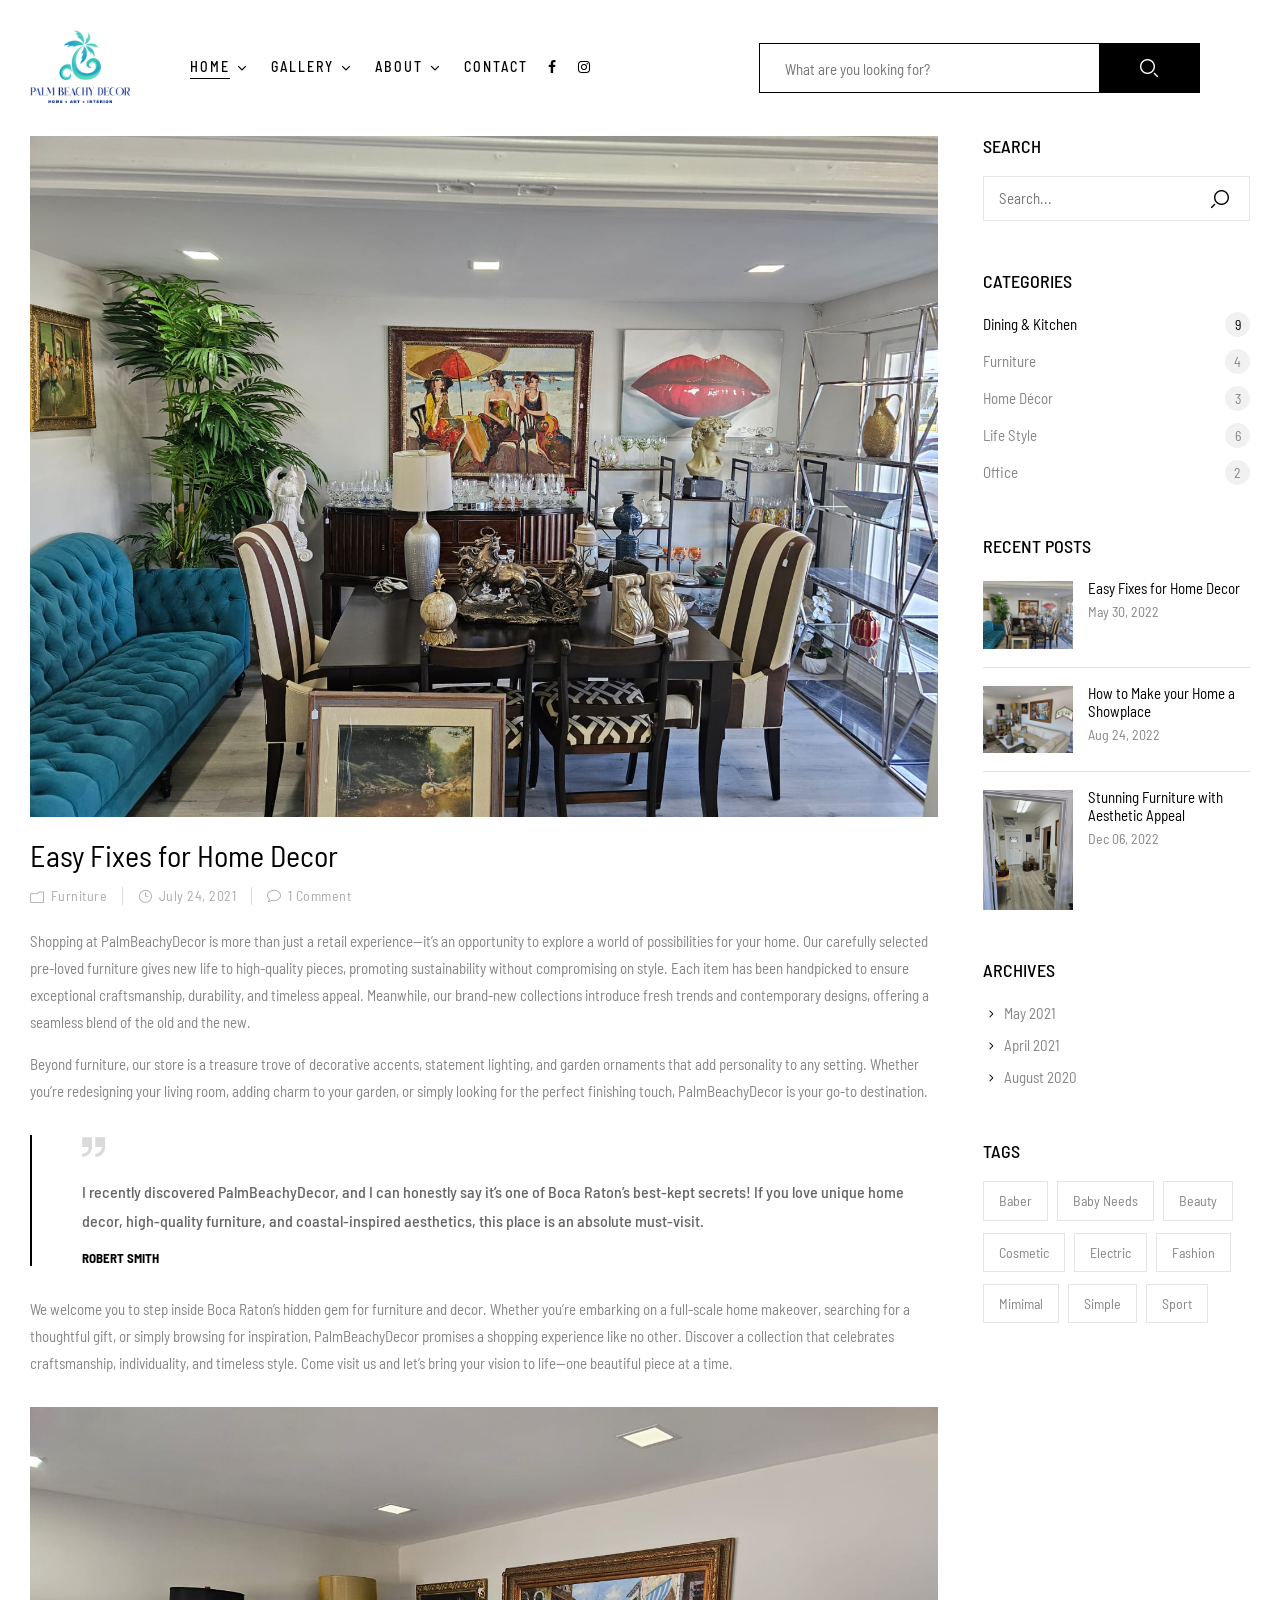
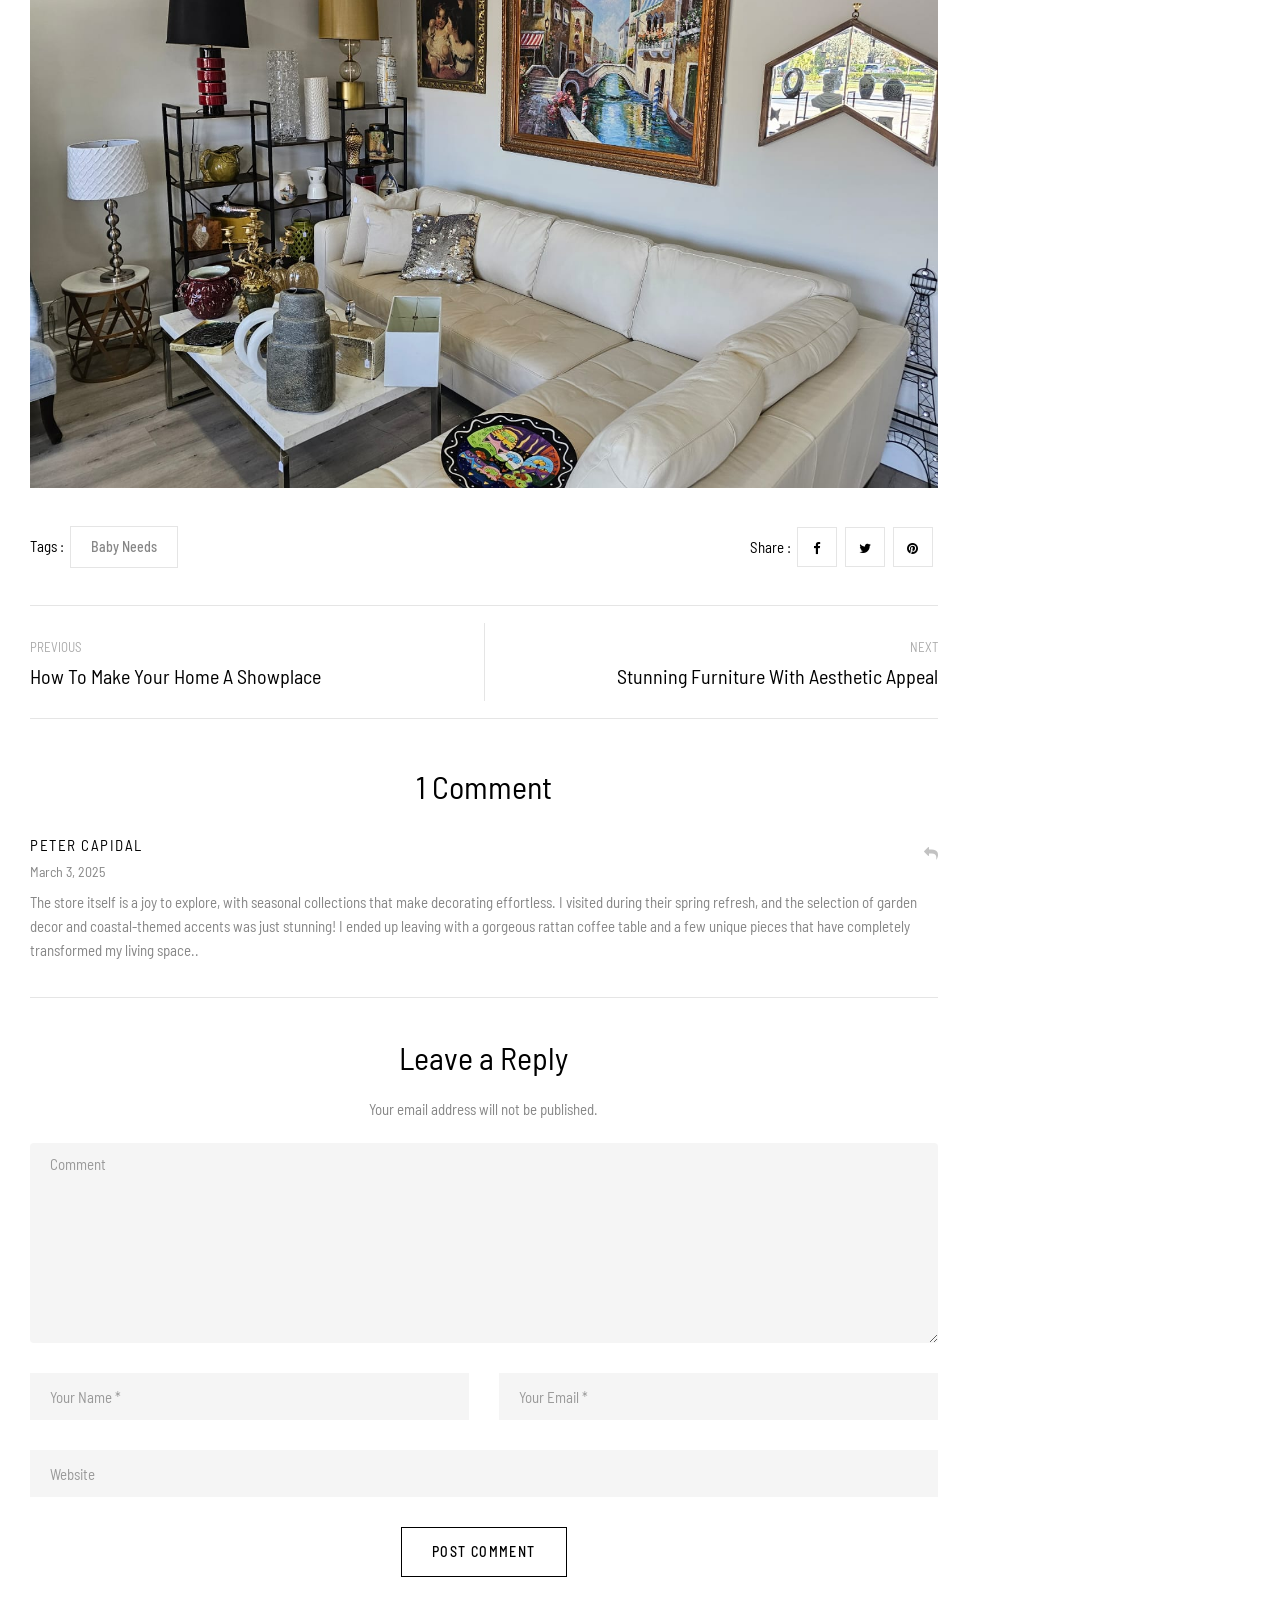
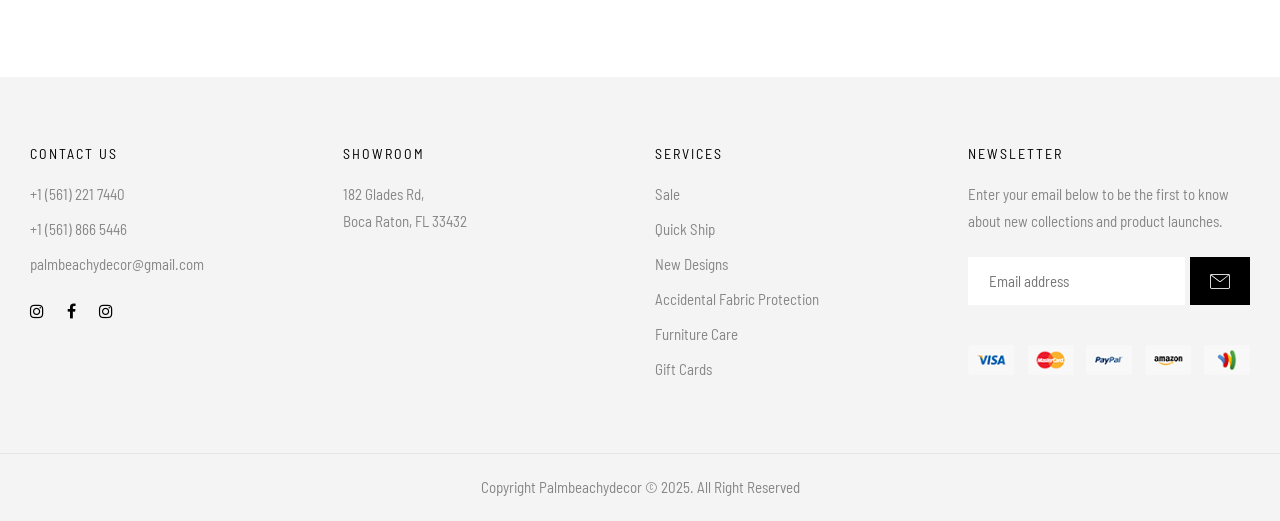
==== commit 115e9a73: "try-ilkar" ====
--- a/blog-details-right.html
+++ b/blog-details-right.html
@@ -59,10 +59,7 @@
 					</div>
 
 					<div class="header-mobile-fixed">
-						<!-- Shop -->
-						<div class="shop-page">
-							<a href="shop-grid-left.html"><i class="wpb-icon-shop"></i></a>
-						</div>
+					
 
 						<!-- Login -->
 						<div class="my-account">
@@ -88,7 +85,7 @@
 						<div class="section-padding">
 							<div class="section-container large p-l-r">
 								<div class="row">
-									<div class="col-xl-6 col-lg-8 col-md-12 col-sm-12 col-12 header-left" style="display: flex;align-items: center;">
+									<div class="col-xl-7 col-lg-8 col-md-12 col-sm-12 col-12 header-left" style="display: flex;align-items: center;">
 										<div class="site-logo">
 											<a href="index.html">
 												<img  src="./assets/img/mylogo.png" alt="Ruper – Furniture HTML Theme" />
@@ -102,8 +99,9 @@
 														<a href="index.html"><span class="menu-item-text">Home</span></a>
 													
 													</li>
+											
 													<li class="level-0 menu-item menu-item-has-children">
-														<a href="shop-grid-left.html"><span class="menu-item-text">Shop</span></a>
+														<a href="gallery.html"><span class="menu-item-text">Gallery</span></a>
 														
 													</li>
 													
@@ -113,13 +111,20 @@
 													</li>
 													<li class="level-0 menu-item">
 														<a href="page-contact.html"><span class="menu-item-text">Contact</span></a>
-													</li>
+													</li>	
+
+													<li class="level-0 menu-item">
+														<a href="https://www.facebook.com/profile.php?id=61573055277568"><span class="menu-item-text"><i class="fa fa-facebook"></i></span></a>
+													</li>	
+													<li class="level-0 menu-item">
+														<a href="https://www.instagram.com/palmbeachy.decor/"><span class="menu-item-text"><i class="fa fa-instagram"></i></span></a>
+													</li>	
 												</ul>
 											</nav>
 										</div>
 									</div>
 
-									<div class="col-xl-6 col-lg-4 col-md-12 col-sm-12 col-12 header-right">
+									<div class="col-xl-5 col-lg-4 col-md-12 col-sm-12 col-12 header-right">
 										<div class="header-search-form hidden-md hidden-sm hidden-xs">
 											<form role="search" method="get" class="search-from ajax-search" action="index.html">
 												<div class="search-box">
@@ -595,10 +600,10 @@
 
 										<div class="block block-social">
 											<ul class="social-link">
-												<li><a href="shop-grid-left.html#"><i class="fa fa-twitter"></i></a></li>
+											
 												<li><a href="https://www.instagram.com/palmbeachy.decor/"><i class="fa fa-instagram"></i></a></li>
-												<li><a href="shop-grid-left.html#"><i class="fa fa-dribbble"></i></a></li>
-												<li><a href="shop-grid-left.html#"><i class="fa fa-behance"></i></a></li>
+												<li><a href="index.html.html#"><i class="fa fa-facebook"></i></a></li>
+												<li><a href="index.html"><i class="fa fa-instagram"></i></a></li>
 											</ul>
 										</div>
 									</div>
@@ -648,7 +653,7 @@
 											<h2 class="block-title">Newsletter</h2>
 											<div class="block-content">
 												<div class="newsletter-text">Enter your email below to be the first to know about new collections and product launches.</div>
-												<form action="shop-grid-left.html" method="post" class="newsletter-form">
+												<form action="index.html" method="post" class="newsletter-form">
 													<input type="email" class="bg-white" name="your-email" value="" size="40" placeholder="Email address">
 													<span class="btn-submit">
 														<input type="submit" value="Subscribe">
--- a/assets/css/app.css
+++ b/assets/css/app.css
@@ -1,6 +1,9 @@
 /*===================================================================
 1. General
 ====================================================================*/
+
+
+
 a:hover,[class~=h1],[class~=h3],[class~=h2]{color:#000;}.position-h-center.animation-round{left:45%;}body.home .section .block-title.title-underline .title-right a:before,[class~=custom-radio] li label:before{position:absolute;}a:hover{text-decoration:none;}[class~=h3],[class~=h2],[class~=h4],[class~=h1]{margin-bottom:.5rem;}.custom-radio li input:checked+label:before{background:#000;}.btn-primary:hover{color:#fff;}[class~=h4],[class~=h3],[class~=h1],[class~=h2]{font-family:Barlow Semi Condensed;}a:focus{text-decoration:unset;}a:focus{outline:unset;}.btn-primary:hover{background-color:#2b929f;}body[class~=home] [class~=section] [class~=block-title][class~=title-underline]{display:flex;}input[type=email]{border-left-width:.75pt;}[class~=custom-radio] li label:before{left:0;}[class~=h4],[class~=h2],[class~=h3],[class~=h1]{font-weight:400;}input[type=email]{border-bottom-width:.75pt;}[class~=h2],[class~=h1],[class~=h3],[class~=h4]{line-height:1.2;}.btn-default:hover:before,[class~=btn-primary]:hover:before{height:100%;}input[type=email]{border-right-width:.75pt;}input[type=email]{border-top-width:.75pt;}body[class~=home] [class~=section] [class~=block-title][class~=title-underline] [class~=title-right]{font-size:15px;}.btn-primary:hover{border-left-color:#288995;}input[type=email]{border-left-style:solid;}.btn-primary:hover{border-bottom-color:#288995;}.custom-radio li input{display:none;}[class~=btn-underline][class~=center]:hover:before{left:25%;}.btn-primary:hover{border-right-color:#288995;}input[type=email]{border-bottom-style:solid;}input[type=email]{border-right-style:solid;}body.home .section .block-title.title-underline .title-right a:before{content:"";}[class~=products-loadmore] [class~=loadmore][class~=loading] [class~=lds-ellipsis]{display:inline-block;}.btn-primary:hover{border-top-color:#288995;}body[class~=home] [class~=section] [class~=block-title][class~=title-underline] [class~=title-right] a{position:relative;}input[type=email]{border-top-style:solid;}[class~=btn-default]:hover{color:#fff !important;}input[type=email]{border-left-color:#e5e5e5;}.btn-default:hover:before,[class~=btn-primary]:hover:before{opacity:1;}.btn-default:hover:before,[class~=btn-primary]:hover:before{visibility:visible;}[class~=btn-default]:hover,[class~=btn-primary]:hover{border-left-color:#000 !important;}[class~=btn-default]:hover{border-bottom-color:#000 !important;}.custom-radio li input:checked+label:before{border-left-color:#000;}[class~=btn-underline][class~=center]:hover:before{right:25%;}input[type=email]{border-bottom-color:#e5e5e5;}html{font-family:sans-serif;}html{line-height:1.15;}input[type=email]{border-right-color:#e5e5e5;}[class~=custom-radio] li label:before{border-radius:50%;}html{-webkit-text-size-adjust:100%;}input[type=email]{border-top-color:#e5e5e5;}[class~=custom-radio] li label:before{-webkit-border-radius:50%;}input[type=email]{border-image:none;}html{-ms-text-size-adjust:100%;}input[type=email]{padding-left:.15625in;}.custom-radio li input:checked+label:before{border-bottom-color:#000;}.custom-radio li label{margin-left:0;}.custom-radio li label{margin-bottom:0;}html{-ms-overflow-style:scrollbar;}[class~=btn-default]:hover,[class~=btn-primary]:hover{border-right-color:#000 !important;}[class~=btn-underline]:hover:before{width:50%;}body i[class~=slick-arrow][class~=fa-angle-left]:before{content:"";}[class~=h5],[class~=h4]{color:#000;}[class~=h5],[class~=h6]{margin-bottom:.5rem;}[class~=h6],[class~=h5]{font-family:Barlow Semi Condensed;}[class~=h5],[class~=h6]{font-weight:400;}[class~=no-space] [class~=row] > div{padding-left:0;}[class~=h5],[class~=h6]{line-height:1.2;}[class~=btn-primary]:hover,[class~=btn-default]:hover{border-top-color:#000 !important;}.custom-radio li label,body[class~=home] [class~=section] [class~=block-title][class~=title-underline] h2{margin-right:0;}[class~=small-space] [class~=row] > div,[class~=no-space] [class~=row] > div{padding-bottom:0;}[class~=no-space] [class~=row] > div{padding-right:0;}html{-webkit-tap-highlight-color:transparent;}input[type=email]{padding-bottom:5.25pt;}[class~=btn-primary]:hover{color:#fff !important;}input[type=email]{padding-right:.15625in;}body[class~=home][class~=title-12] [class~=section] [class~=block-title][class~=title-big] h2{font-size:27pt;}[class~=custom-radio] li label:before{-moz-border-radius:50%;}[class~=no-space] [class~=row] > div{padding-top:0;}input[type=email]{padding-top:5.25pt;}[class~=btn-primary]:hover{border-bottom-color:#000 !important;}input[type=email]{background:transparent;}input[type=email]{border-radius:0;}input[type=email]{-webkit-border-radius:0;}input[type=email]{-moz-border-radius:0;}[class~=small-space] [class~=row] > div{padding-left:.46875pc;}body[class~=home] [class~=section] [class~=block-title][class~=title-underline] h2,body{margin-left:0;}input[type=email]{-ms-border-radius:0;}body.home .section .block-title.title-underline .title-right a:before{background:#000;}[class~=button-white]:focus,[class~=button-white]:hover{color:#fff;}input[type=email]{-o-border-radius:0;}[class~=button-white]:focus,[class~=button-white]:hover{background-color:#000;}[class~=button-black]:hover,[class~=h6]{color:#000;}body[class~=home] [class~=section] [class~=block-title][class~=title-underline] [class~=title-right]{position:relative;}html{font-size:11.25pt;}input[type=email]{box-shadow:none;}.table{width:100%;}input[type=email]{-moz-appearance:none;}[class~=custom-radio] li label:before{-ms-border-radius:50%;}.table{max-width:100%;}body[class~=home] [class~=section] [class~=block-title][class~=title-underline] h2,body{margin-bottom:0;}.table{margin-bottom:1rem;}input[type=email]{-o-appearance:none;}input[type=email]{-webkit-appearance:none;}[class~=button-black]:hover{background:transparent;}.table{background-color:transparent;}[class~=button]{border-left-width:0;}[class~=custom-radio] li label:before,[class~=button-black]:hover,input[type=number]{border-left-width:.0625pc;}[class~=custom-radio] li label:before,[class~=button-black]:hover,input[type=number]{border-bottom-width:.75pt;}[class~=button]{border-bottom-width:0;}[class~=small-space] [class~=row] > div{padding-right:.46875pc;}[class~=button-black]:hover,input[type=number],[class~=custom-radio] li label:before{border-right-width:.75pt;}body i[class~=slick-arrow][class~=fa-angle-right]:before{content:"";}body[class~=home] [class~=section] [class~=block-title][class~=title-underline]{justify-content:space-between;}[class~=button]{border-right-width:0;}[class~=button]{border-top-width:0;}body[class~=home] [class~=section] [class~=block-title][class~=title-underline] h2,.custom-radio li label,body{margin-top:0;}[class~=button]{border-left-style:none;}[class~=button]{border-bottom-style:none;}[class~=custom-radio] li label:before{-o-border-radius:50%;}[class~=button]{border-right-style:none;}input[type=number],[class~=custom-radio] li label:before,[class~=button-black]:hover{border-top-width:.75pt;}[class~=custom-radio] li label:before{top:calc(50% - 6px);}.custom-radio li label{font-weight:400;}[class~=custom-radio] li label:before{width:9pt;}[class~=button-black]:hover,input[type=number],[class~=custom-radio] li label:before{border-left-style:solid;}body{margin-right:0;}[class~=custom-radio] li label:before{height:.75pc;}[class~=button-black]:hover,input[type=number],[class~=custom-radio] li label:before{border-bottom-style:solid;}[class~=button]{border-top-style:none;}.custom-radio li input:checked+label:before{border-right-color:#000;}[class~=button]{border-left-color:currentColor;}[class~=button]{border-bottom-color:currentColor;}[class~=button]{border-right-color:currentColor;}[class~=button]{border-top-color:currentColor;}[class~=small-space] [class~=row] > div{padding-top:0;}.custom-radio li label{position:relative;}.custom-radio li label{padding-left:1.125pc;}[class~=button-black]:hover,[class~=custom-radio] li label:before,input[type=number]{border-right-style:solid;}[class~=custom-radio] li label:before,[class~=button-black]:hover,input[type=number]{border-top-style:solid;}[class~=no-space] > [class~=slick-wrap] [class~=slick-sliders] [class~=slick-list] [class~=slick-slide]{padding-left:0;}input[type=number]{border-left-color:#e5e5e5;}input[type=number]{border-bottom-color:#e5e5e5;}[class~=button]{border-image:none;}body{font-family:Barlow Semi Condensed;}input[type=number]{border-right-color:#e5e5e5;}input[type=number]{border-top-color:#e5e5e5;}[class~=btn],input[type=number]{border-radius:0;}input[type=number]{border-image:none;}input[type=number]{padding-left:.15625in;}[class~=btn]:not(:disabled):not([class~=disabled]),.custom-radio li label,.clear-all:not(:disabled):not(.disabled){cursor:pointer;}.position-h-center,[class~=position-v-top]{position:absolute;}[class~=button-black]:hover{border-left-color:#000;}[class~=price] del span{text-decoration:line-through;}input[type=number]{padding-bottom:5.25pt;}body{font-size:1rem;}[class~=position-v-top]{top:0;}[class~=x-small-space] [class~=row] > div{padding-left:.052083333in;}[class~=position-v-center]{align-content:center;}body{font-weight:400;}[class~=position-v-center]{align-items:center;}input[type=number]{padding-right:.15625in;}[class~=section][class~=content-outside] [class~=block-widget-wrap] > div{margin-bottom:-21.25pc;}[class~=x-small-space] [class~=row] > div,[class~=no-space] > [class~=slick-wrap] [class~=slick-sliders] [class~=slick-list] [class~=slick-slide],[class~=large-space] [class~=row] > div{padding-bottom:0;}[class~=button-black]:hover,.custom-radio li input:checked+label:before{border-top-color:#000;}[class~=position-v-center]{display:-webkit-box;}input[type=number]{padding-top:5.25pt;}body i[class~=slick-arrow],body[class~=home] [class~=section] [class~=block-title][class~=title-underline] h2{font-size:1.25pc;}[class~=custom-radio] li label:before{border-left-color:#868686;}[class~=position-v-center]{display:-ms-flexbox;}[class~=position-v-center]{display:flex;}[class~=position-v-center]{height:100%;}body i[class~=slick-arrow]{line-height:.375in;}[class~=custom-radio] li label:before{border-bottom-color:#868686;}[class~=no-space] > [class~=slick-wrap] [class~=slick-sliders] [class~=slick-list] [class~=slick-slide]{padding-right:0;}input[type=number],.button-black:focus{background:transparent;}body i[class~=slick-arrow]{text-align:center;}[class~=x-small-space] [class~=row] > div{padding-right:.052083333in;}body{line-height:1.8;}.position-h-center{left:50%;}.position-h-center{-webkit-transform:translateX(-50%);}[class~=button-black]:hover{border-bottom-color:#000;}.position-h-center{transform:translateX(-50%);}input[type=number]{-webkit-border-radius:0;}[class~=product-table] tbody tr[class~=tr-add-to-cart] td a,[class~=btn-primary]{color:#fff;}[class~=btn-primary]{background-color:#33aebd;}body.home .section .block-title.title-underline .title-right a:before{width:100%;}[class~=x-small-space] [class~=row] > div{padding-top:0;}input[type=number]{-moz-border-radius:0;}input[type=number]{-ms-border-radius:0;}[class~=button-black]:hover{border-right-color:#000;}[class~=btn-primary]{border-left-color:#33aebd;}ul[class~=slick-dots] li[class~=slick-active] button,[class~=button-outline][class~=white]:hover{background:#000;}body{color:#868686;}[class~=large-space] [class~=row] > div,[class~=button-white]{padding-left:22.5pt;}[class~=btn-primary]{border-bottom-color:#33aebd;}[class~=button-black]:hover{border-image:none;}[class~=btn-primary]{border-right-color:#33aebd;}.button-black:focus{color:#000;}[class~=btn-primary]{border-top-color:#33aebd;}body[class~=home] [class~=section] [class~=block-title][class~=title-underline] h2{text-transform:uppercase;}body{text-align:left;}[class~=btn-primary]{box-shadow:inset 0 .75pt 0 hsla(0,0%,100%,.15),0 .75pt .0625pc rgba(0,0,0,.075);}[class~=custom-radio] li label:before{border-right-color:#868686;}body{background-color:transparent;}[class~=button-white],.rating.small .star:after{font-size:.135416667in;}.button-black:focus,input[type=password]{border-left-width:.0625pc;}[class~=product-table] tbody tr[class~=tr-add-to-cart] td a,[class~=rating] [class~=star]:after,[class~=button-white],[class~=btn-underline]{display:inline-block;}[class~=btn-primary],[class~=btn-underline],[class~=btn-default]{position:relative;}input[type=number]{-o-border-radius:0;}[class~=product-table] tbody tr[class~=tr-add-to-cart] td a{line-height:.46875in;}body i[class~=slick-arrow]{top:50%;}input[type=password],.button-black:focus{border-bottom-width:.0625pc;}.button-black:focus,input[type=password]{border-right-width:.0625pc;}[class~=btn-default],[class~=btn-primary]{z-index:0;}input[type=number]{box-shadow:none;}input[type=password],.button-black:focus{border-top-width:.0625pc;}h1,h2{margin-bottom:.5rem;}input[type=number]{-moz-appearance:none;}input[type=number]{-o-appearance:none;}[class~=btn-underline]{padding-bottom:.1875pc;}input[type=number]{-webkit-appearance:none;}[class~=custom-radio] li label:before{border-top-color:#868686;}[class~=custom-radio] li label:before{border-image:none;}body[class~=home] [class~=section] [class~=block-title][class~=title-underline]{padding-bottom:.15625in;}[class~=button-black],[class~=button-white]{font-weight:500;}[class~=button-black],[class~=button-white]{line-height:40px;}.button-black:focus,input[type=password]{border-left-style:solid;}[class~=button-black],.rating.small .star:after,[class~=button-white]{letter-spacing:.125pc;}body i[class~=slick-arrow]{-webkit-transform:translateY(-50%);}[class~=button-white],[class~=large-space] [class~=row] > div{padding-right:22.5pt;}h2,h1{font-family:Barlow Semi Condensed;}h2,h1{font-weight:400;}h2,h1{line-height:1.2;}[class~=button-black],[class~=button-white]{padding-bottom:0pc;}[class~=custom-radio] li label:before{content:"";}h1{color:#000;}[class~=button-white]{padding-top:0pc;}[class~=large-space] [class~=row] > div{padding-top:0;}body[class~=home] [class~=section] [class~=block-title][class~=title-underline] [class~=title-right]{bottom:-14px;}input[type=password],.button-black:focus{border-bottom-style:solid;}.button-black:focus,input[type=password]{border-right-style:solid;}[class~=button-white]{background-color:#fff;}ul.slick-dots li button{font-size:0;}[class~=button-black]{font-size:13px;}body i[class~=slick-arrow]{transform:translateY(-50%);}[class~=products-loadmore] [class~=loadmore][class~=loading] [class~=lds-ellipsis] div:first-child{left:.125in;}input[type=password],.button-black:focus{border-top-style:solid;}.button-black:focus{border-left-color:#000;}body[class~=home][class~=title-12] [class~=section] [class~=block-title][class~=title-big] h2{text-transform:uppercase;}body[class~=home] [class~=section] [class~=block-title][class~=title-underline] h2{letter-spacing:2.25pt;}.button-black:focus{border-bottom-color:#000;}body i[class~=slick-arrow]{margin-top:-7.5pt;}ul.slick-dots li button{width:9px;}[class~=button-outline]:hover,[class~=product-table] tbody tr[class~=tr-add-to-cart] td a{background:#000;}ul.slick-dots li button{height:9px;}.button-black:focus{border-right-color:#000;}.button-black:focus{border-top-color:#000;}[class~=button-black],[class~=product-table] tbody tr[class~=tr-add-to-cart] td a{padding-left:1.875pc;}.button-black:focus{border-image:none;}[class~=rating] [class~=star]:after{color:#f5bf1c;}ul.slick-dots li button{background:rgba(0,0,0,.3);}ul.slick-dots li button{padding-left:0;}[class~=button-black]{padding-right:.3125in;}[class~=button-outline]:hover{color:#fff;}[class~=rating] [class~=star]:after{font-family:icomoon;}[class~=button-outline][class~=white]{background:#fff;}[class~=button-black]{padding-top:0in;}[class~=button-black]{border-left-width:.010416667in;}[class~=button-black]{border-bottom-width:.010416667in;}[class~=section][class~=top-border],[class~=button-black]{border-top-width:1px;}[class~=button-black]{border-right-width:.010416667in;}[class~=section][class~=top-border],[class~=button-black]{border-top-style:solid;}input[type=password]{border-left-color:#e5e5e5;}[class~=rating] [class~=star]:after{font-size:11.25pt;}[class~=button-black]{border-left-style:solid;}h2,h3{color:#000;}h3,h4{margin-bottom:.5rem;}input[type=password],[class~=section][class~=top-border]{border-top-color:#e5e5e5;}input[type=password]{border-bottom-color:#e5e5e5;}input[type=password]{border-right-color:#e5e5e5;}body i[class~=slick-arrow]{position:absolute;}h3,h4{font-family:Barlow Semi Condensed;}[class~=products-loadmore] [class~=loadmore][class~=loading] [class~=lds-ellipsis]{position:relative;}h4,h3{font-weight:400;}[class~=button-black]{border-bottom-style:solid;}h3,h4{line-height:1.2;}[class~=button-black]{border-right-style:solid;}body[class~=home] [class~=section] [class~=block-title][class~=title-underline]{margin-bottom:2.5pc;}input[type=password],[class~=section][class~=top-border]{border-image:none;}[class~=button-black]{border-left-color:#000;}[class~=button-black]{border-bottom-color:#000;}input[type=password]{padding-left:.15625in;}body[class~=home][class~=title-2] [class~=section] [class~=block-title] h2,body[class~=home] [class~=section] [class~=block-title][class~=title-underline],[class~=rating] [class~=star]:after{line-height:1;}[class~=section][class~=p-t-20]{padding-top:1.25pc;}[class~=button-black]{border-right-color:#000;}[class~=product-table] tbody tr td:first-child{background:#f5f5f5 !important;}[class~=section][class~=p-t-50]{padding-top:3.125pc;}body i[class~=slick-arrow]{z-index:1;}[class~=button-black]{border-top-color:#000;}ul.slick-dots li button,[class~=product-table] tbody tr[class~=tr-add-to-cart] td a{padding-bottom:0;}input[type=password]{padding-bottom:5.25pt;}.section.p-t-70{padding-top:4.375pc;}[class~=rating] [class~=star]:after{letter-spacing:.3125pc;}input[type=password]{padding-right:.15625in;}input[type=password]{padding-top:5.25pt;}[class~=section][class~=p-t-80]{padding-top:5pc;}[class~=section][class~=p-t-100]{padding-top:1.041666667in;}[class~=button-black]{border-image:none;}ul.slick-dots li button{padding-right:0;}ul.slick-dots li button{padding-top:0;}body[class~=home][class~=title-2] [class~=section] [class~=block-title] h2{font-size:3.125pc;}[class~=button-black]{background-color:#000;}ul.slick-dots li button{border-radius:50%;}[class~=button-black]{color:#fff;}[class~=button-outline],body[class~=home] [class~=section] [class~=block-title][class~=title-underline]{border-bottom-width:.0625pc;}[class~=products-loadmore] [class~=loadmore][class~=loading] [class~=lds-ellipsis] div:first-child{animation:i .6s infinite;}body i[class~=slick-arrow],h4{color:#000;}[class~=product-table] tbody tr td:first-child{font-size:16px;}[class~=button-black],[class~=rating] [class~=star]:before{display:inline-block;}input[type=password]{background:transparent;}[class~=section][class~=p-b-20]{padding-bottom:.208333333in;}[class~=button-outline],.rating.small .star:before{font-size:13px;}body[class~=home][class~=title-2] [class~=section] [class~=block-title] h2{color:#868686;}[class~=button-outline],body i[class~=slick-arrow]{font-weight:500;}[class~=section][class~=p-b-50]{padding-bottom:3.125pc;}[class~=section][class~=p-b-70]{padding-bottom:.729166667in;}ul.slick-dots li button{-webkit-border-radius:50%;}[class~=slick-wrap]:hover [class~=slick-arrow]{opacity:1;}[class~=button-outline]{line-height:30pt;}[class~=section][class~=p-b-80]{padding-bottom:80px;}[class~=button-outline],.rating.small .star:before{letter-spacing:.125pc;}[class~=button-outline]{border-left-width:.010416667in;}input[type=password]{border-radius:0;}[class~=slick-wrap]:hover [class~=slick-arrow]{visibility:visible;}input[type=password]{-webkit-border-radius:0;}body[class~=home][class~=title-2] [class~=section] [class~=block-title] h2,body[class~=home][class~=title-3] [class~=section] [class~=block-title] h2{font-weight:300;}body[class~=home] [class~=section] [class~=block-title][class~=title-underline] [class~=title-right] a:hover:before{width:50%;}[class~=button-outline]{border-right-width:.010416667in;}[class~=button-outline]{border-top-width:.010416667in;}body.home .section .block-title.title-underline .title-right a:before{height:.75pt;}[class~=rating] [class~=star]:before{color:#f5bf1c;}[class~=section][class~=p-b-100]{padding-bottom:75pt;}h6,h5{margin-bottom:.5rem;}[class~=section][class~=content-outside]{margin-bottom:25.625pc;}h5{font-family:Barlow Semi Condensed;}input[type=password]{-moz-border-radius:0;}ul.slick-dots li button{-moz-border-radius:50%;}[class~=button-outline]{border-left-style:solid;}ul.slick-dots li button{-ms-border-radius:50%;}h5,h6{font-weight:400;}input[type=password]{-ms-border-radius:0;}[class~=rating] [class~=star]:before{font-family:icomoon;}[class~=rating] [class~=star]:before{font-size:11.25pt;}body[class~=home] [class~=section] [class~=block-title][class~=title-underline],[class~=button-outline]{border-bottom-style:solid;}input[type=password]{-o-border-radius:0;}input[type=password]{box-shadow:none;}[class~=section][class~=content-outside]{padding-top:100px;}[class~=section][class~=background-1]{background-color:#e0e8f1;}[class~=section][class~=background-2]{background-color:#dfe5dd;}[class~=button-outline]{border-right-style:solid;}[class~=section][class~=background-3]{background-color:#f2eee7;}[class~=button-outline]{border-top-style:solid;}[class~=rating] [class~=star]:before{line-height:1;}input[type=password]{-moz-appearance:none;}[class~=button-outline]{border-left-color:#000;}h6,h5{line-height:1.2;}[class~=rating] [class~=star]:before{letter-spacing:.3125pc;}body i[class~=slick-arrow]{-webkit-transition:all .3s ease;}[class~=button-outline]{border-bottom-color:#000;}[class~=button-outline]{border-right-color:#000;}[class~=button-outline]{border-top-color:#000;}h6,h5,[class~=button-outline]{color:#000;}[class~=button-outline]{border-image:none;}[class~=section][class~=background-4]{background-color:#eeecf2;}body[class~=home][class~=title-3] [class~=section] [class~=block-title] h2{font-size:.291666667in;}[class~=button-outline]{padding-left:.3125in;}[class~=button-outline]{padding-bottom:0in;}body i[class~=slick-arrow]{transition:all .3s ease;}[class~=button-outline]{padding-right:.3125in;}input[type=password]{-o-appearance:none;}[class~=button-outline]{padding-top:0in;}[class~=button-outline]{background:transparent;}[class~=rating] [class~=star]:after{color:#e1e1e1;}body i[class~=slick-arrow]{font-family:wpbingofont;}ul[class~=slick-dots] li,[class~=button-outline]{display:inline-block;}[class~=select2-container]{width:100% !important;}input[type=password]{-webkit-appearance:none;}[class~=section]{margin-bottom:50px;}ul.slick-dots li button{-o-border-radius:50%;}h6{font-family:Barlow Semi Condensed;}[class~=section][class~=background-5]{background-color:#cdc2bb;}[class~=section-padding]{padding-left:.234375in;}[class~=section][class~=background-6]{background-color:#ece5e0;}[class~=section][class~=background-7]{background-color:#e1ddd9;}input[type=tel]{border-left-width:.75pt;}input[type=tel]{border-bottom-width:.75pt;}input[type=tel]{border-right-width:.75pt;}[class~=section][class~=background-8]{background-color:#f5f5f5;}[class~=section][class~=background-9]{background-color:#ced3cd;}[class~=page-preloader] [class~=loader] div{position:absolute;}[class~=section-small-padding],[class~=section-padding]{padding-bottom:0;}[class~=section][class~=background-10]{background-color:#d5d8e4;}[class~=section][class~=background-11]{background-color:#e7ecef;}[class~=products-loadmore] [class~=loadmore][class~=loading] [class~=lds-ellipsis] div:nth-child(2){left:12px;}[class~=section][class~=background-12]{background-color:#f1eee8;}img{border-left-width:0;}img{border-bottom-width:0;}[class~=section-padding]{padding-right:.234375in;}img{border-right-width:0;}[class~=section][class~=newsletter-background]{background-image:url("../../media/banner/newsletter-bg.jpg");}input[type=tel]{border-top-width:.75pt;}[class~=product-table] tbody tr td:first-child{color:#000 !important;}[class~=section-small-padding],[class~=section-padding]{padding-top:0;}ul[class~=slick-dots] li{vertical-align:bottom;}img{border-top-width:0;}[class~=section-small-padding]{padding-left:.625pc;}img{border-left-style:none;}img{border-bottom-style:none;}input[type=tel]{border-left-style:solid;}input[type=tel]{border-bottom-style:solid;}[class~=section-small-padding]{padding-right:.625pc;}[class~=rating] [class~=star][class~=star-1]:before{content:"";}ul.slick-dots li button{-webkit-transition:all .2s ease;}[class~=section][class~=newsletter-background],[class~=section][class~=contact-background]{background-position:center center;}[class~=section-container]{max-width:14.84375in;}[class~=section][class~=contact-background],[class~=section][class~=newsletter-background]{background-repeat:no-repeat;}ul.slick-dots li button{transition:all .2s ease;}[class~=section-container]{margin-right:auto;}[class~=section-container]{margin-left:auto;}[class~=section][class~=contact-background],[class~=section][class~=newsletter-background]{background-size:cover;}[class~=section-row],.section-column-wrap{width:100%;}[class~=page-preloader] [class~=loader] div{border-left-width:.041666667in;}[class~=section-row]{display:-webkit-box;}[class~=section][class~=newsletter-background]{padding-top:6.875pc;}[class~=section][class~=newsletter-background]{padding-bottom:82.5pt;}[class~=section-row]{display:-ms-flexbox;}input[type=tel]{border-right-style:solid;}input[type=tel]{border-top-style:solid;}[class~=section][class~=contact-background]{background-image:url("../../media/banner/contact-bg.jpg");}[class~=section-row]{display:flex;}img{border-right-style:none;}img{border-top-style:none;}input[type=tel]{border-left-color:#e5e5e5;}ul.slick-dots li button,.section-column-wrap,[class~=section-column]{position:relative;}[class~=slick-sliders][class~=fullwidth] [class~=slick-list],.no-space .row{margin-left:0;}[class~=section-column]{display:-webkit-box;}body[class~=home][class~=title-3] [class~=section] [class~=block-title] h2{line-height:1;}[class~=section][class~=contact-background]{padding-left:0;}[class~=section-column]{display:-ms-flexbox;}input[type=tel]{border-bottom-color:#e5e5e5;}[class~=section][class~=contact-background]{padding-bottom:.833333333in;}[class~=product-table] tbody tr td{border-left-width:.0625pc !important;}[class~=section][class~=contact-background]{padding-right:0;}[class~=rating] [class~=star][class~=star-2]:before{content:"";}img{border-left-color:currentColor;}img{border-bottom-color:currentColor;}[class~=section-column]{display:flex;}img{border-right-color:currentColor;}[class~=rating] [class~=star][class~=star-3]:before{content:"";}[class~=product-table] tbody tr td{border-left-style:solid !important;}[class~=slick-sliders][class~=fullwidth] [class~=slick-list],ul[class~=slick-dots] li,[class~=small-space] [class~=row],.no-space .row{margin-bottom:0;}.section-column-wrap{display:-webkit-box;}[class~=section][class~=contact-background]{padding-top:3.75pc;}.rating .star.star-4:before{content:"";}body.home .section .block-title.title-underline .title-right a:before{bottom:-10px;}ul[class~=slick-dots] li{margin-left:6px;}[class~=rating] [class~=star][class~=star-0]:after,[class~=rating] [class~=star][class~=star-5]:before{content:"";}.section-column-wrap{display:-ms-flexbox;}input[type=tel]{border-right-color:#e5e5e5;}.section-column-wrap{display:flex;}[class~=section-container][class~=large]{max-width:1770px;}[class~=section-container][class~=small]{max-width:720pt;}[class~=product-table] tbody tr td{border-left-color:#e5e5e5 !important;}[class~=section-column][class~=left]{width:49.405%;}img{border-top-color:currentColor;}[class~=section-mb-l]{margin-bottom:10.625pc;}[class~=no-space] > [class~=slick-wrap] [class~=slick-sliders] [class~=slick-list] [class~=slick-slide]{padding-top:0;}[class~=position-center]{align-content:center;}[class~=position-center]{align-items:center;}input[type=tel]{border-top-color:#e5e5e5;}[class~=product-table] tbody tr td{border-image:none !important;}[class~=section-column][class~=right]{width:50.595%;}input[type=tel],img{border-image:none;}[class~=position-center]{justify-content:center;}[class~=product-table] tbody tr td:first-child{font-weight:500 !important;}body[class~=home][class~=title-4] [class~=section] [class~=block-title] h2{font-size:.333333333in;}body.home .section .block-title.title-underline .title-right a:before{left:50%;}input[type=tel]{padding-left:.15625in;}[class~=position-center]{display:-webkit-box;}[class~=products-loadmore] [class~=loadmore][class~=loading] [class~=lds-ellipsis] div:nth-child(2){animation:k .6s infinite;}[class~=product-table] tbody tr td{border-bottom-width:.75pt !important;}body[class~=home] [class~=section] [class~=block-title][class~=title-underline]{border-bottom-color:#e4e4e4;}img{vertical-align:top;}[class~=position-center]{display:-ms-flexbox;}[class~=position-center]{display:flex;}img{max-width:100%;}[class~=product-table] tbody tr td{border-bottom-style:solid !important;}[class~=products-loadmore] [class~=loadmore][class~=loading] [class~=lds-ellipsis] div:nth-child(3){left:.375in;}.no-space .row{margin-right:0;}[class~=page-preloader] [class~=loader] div{border-bottom-width:.041666667in;}body.home .section .block-title.title-underline .title-right a:before{-webkit-transform:translateX(-50%);}input[type=tel]{padding-bottom:5.25pt;}img{height:auto;}ul[class~=slick-dots] li,[class~=small-space] [class~=row],[class~=x-small-space] [class~=row],.no-space .row{margin-top:0;}.column-background-wrap,input[type=tel]{padding-right:.15625in;}ul[class~=slick-dots] li{margin-right:6px;}input[type=tel]{padding-top:5.25pt;}[class~=rating] [class~=star][class~=star-1]:after{content:"";}input[type=tel]{background:transparent;}input[type=tel]{border-radius:0;}input[type=tel]{-webkit-border-radius:0;}a{color:#000;}input[type=tel]{-moz-border-radius:0;}a{text-decoration:none;}[class~=page-preloader] [class~=loader] div{border-right-width:.041666667in;}[class~=page-preloader] [class~=loader] div{border-top-width:.041666667in;}select,input[type=text]{border-left-width:.75pt;}[class~=position-center]{height:100%;}input[type=tel]{-ms-border-radius:0;}.column-background-wrap{padding-left:5.625pc;}input[type=tel]{-o-border-radius:0;}[class~=small-space] [class~=row]{margin-left:-5.625pt;}.column-background-wrap{padding-bottom:90px;}[class~=product-table] tbody tr[class~=tr-add-to-cart] td a{padding-right:1.875pc;}input[type=text],select{border-bottom-width:.75pt;}select,input[type=text]{border-right-width:.75pt;}[class~=small-space] [class~=row]{margin-right:-5.625pt;}[class~=pagination] ul li a:hover{color:#fff;}input[type=tel]{box-shadow:none;}input[type=text],select{border-top-width:.75pt;}[class~=product-table] tbody tr td{border-bottom-color:#e5e5e5 !important;}input[type=text],select,[class~=page-preloader] [class~=loader] div{border-left-style:solid;}.column-background-wrap{padding-top:90px;}[class~=product-table] tbody tr td{padding-left:15pt !important;}input[type=tel]{-moz-appearance:none;}[class~=rating] [class~=star][class~=star-2]:after{content:"";}[class~=x-small-space] [class~=row]{margin-left:-.052083333in;}[class~=page-preloader] [class~=loader] div,input[type=text],select{border-bottom-style:solid;}.column-background-wrap{background:#d7e0e3;}input[type=tel]{-o-appearance:none;}[class~=animation-round]{animation:l 15s infinite linear;}body[class~=home][class~=title-4] [class~=section] [class~=block-title] h2{font-weight:300;}input[type=tel]{-webkit-appearance:none;}.p-t-5{padding-top:.3125pc;}[class~=x-small-space] [class~=row],[class~=large-space] [class~=row]{margin-bottom:0;}[class~=product-table] tbody tr[class~=tr-add-to-cart] td a{padding-top:0;}select,[class~=page-preloader] [class~=loader] div,input[type=text]{border-right-style:solid;}body.home.title-6 .section .block-title h2{font-size:24px;}[class~=pagination] ul li a:hover{background:#000;}[class~=x-small-space] [class~=row]{margin-right:-.052083333in;}.p-t-10{padding-top:.104166667in;}.p-t-20{padding-top:.208333333in;}[class~=p-t-30]{padding-top:1.875pc;}[class~=p-t-50]{padding-top:3.125pc;}[class~=product-table] tbody tr[class~=tr-add-to-cart] td a{font-weight:500;}.p-t-70{padding-top:70px;}input[type=text],select,[class~=page-preloader] [class~=loader] div{border-top-style:solid;}.p-t-80{padding-top:.833333333in;}[class~=large-space] [class~=row]{margin-left:-22.5pt;}input[type=text],select{border-left-color:#e5e5e5;}input[type=text],select{border-bottom-color:#e5e5e5;}select,input[type=text]{border-right-color:#e5e5e5;}[class~=p-t-100]{padding-top:75pt;}select{border-top-color:#e5e5e5;}.p-b-50{padding-bottom:37.5pt;}select,body[class~=home] [class~=section] [class~=block-title][class~=title-underline]{border-image:none;}select{padding-left:.15625in;}[class~=large-space] [class~=row]{margin-right:-22.5pt;}[class~=p-b-70]{padding-bottom:52.5pt;}select{padding-bottom:5.25pt;}select{padding-right:.15625in;}[class~=large-space] [class~=row]{margin-top:0;}ul[class~=slick-dots] li{width:.09375in;}[class~=product-table] tbody tr td{padding-bottom:15pt !important;}[class~=form-control]:focus{border-left-width:medium;}[class~=form-control]:focus{border-bottom-width:medium;}[class~=p-b-80]{padding-bottom:60pt;}[class~=form-control]:focus{border-right-width:medium;}body.home .section .block-title.title-underline .title-right a:before{transform:translateX(-50%);}[class~=product-table] tbody tr[class~=tr-add-to-cart] td a,body.home .section .block-title.title-underline .title-right a:before{-webkit-transition:all .3s ease;}[class~=p-b-100]{padding-bottom:6.25pc;}[class~=form-control]:focus{border-top-width:medium;}[class~=m-t-0]{margin-top:0;}[class~=product-table] tbody tr td{padding-right:15pt !important;}[class~=form-control]:focus{border-left-style:none;}[class~=m-t-5]{margin-top:.3125pc;}[class~=m-t-10]{margin-top:.104166667in;}[class~=form-control]:focus{border-bottom-style:none;}[class~=rating] [class~=star][class~=star-3]:after{content:"";}select{padding-top:5.25pt;}[class~=form-control]:focus{border-right-style:none;}[class~=form-control]:focus{border-top-style:none;}[class~=m-t-20]{margin-top:20px;}[class~=form-control]:focus{border-left-color:currentColor;}[class~=product-table] tbody tr td{padding-top:15pt !important;}select{background:transparent;}body.home .section .block-title h2,[class~=m-b-0]{margin-bottom:0;}[class~=pagination] ul li a:hover,[class~=page-preloader] [class~=loader] div{border-left-color:#000;}[class~=product-table] tbody tr td{background:#fff !important;}[class~=m-b-10]{margin-bottom:7.5pt;}[class~=m-b-15]{margin-bottom:15px;}[class~=form-control]:focus{border-bottom-color:currentColor;}[class~=m-b-20]{margin-bottom:.208333333in;}[class~=form-control]:focus{border-right-color:currentColor;}[class~=m-b-30]{margin-bottom:1.875pc;}input[type=text]{border-top-color:#e5e5e5;}[class~=m-b-60]{margin-bottom:60px;}select,input[type=text]{border-radius:0;}ul[class~=slick-dots] li{height:.09375in;}[class~=form-control]:focus{border-top-color:currentColor;}input[type=text],[class~=form-control]:focus{border-image:none;}[class~=form-control]:focus{box-shadow:none;}[class~=pagination] ul li span{display:table-cell;}[class~=pagination] ul li span,[class~=p-0],.fullwidth .block-widget-wrap{padding-left:0;}[class~=pagination] ul li span,.fullwidth .block-widget-wrap,[class~=p-0]{padding-bottom:0;}[class~=p-0],[class~=pagination] ul li span,.fullwidth .block-widget-wrap{padding-right:0;}[class~=p-0],.fullwidth .block-widget-wrap{padding-top:0;}[class~=pagination] ul li a:hover,[class~=page-preloader] [class~=loader] div{border-bottom-color:#000;}[class~=page-preloader] [class~=loader],[class~=rating] [class~=review-count],[class~=content-product-list] [class~=products-thumb],[class~=rating] [class~=star]{display:inline-block;}[class~=m-b-70]{margin-bottom:70px;}body.home .section .block-title.title-underline .title-right a:before{transition:all .3s ease;}input[type=text]{padding-left:.15625in;}[class~=content-product-list] [class~=products-thumb]{vertical-align:top;}[class~=m-b-80]{margin-bottom:5pc;}[class~=m-b-90]{margin-bottom:67.5pt;}[class~=pagination] ul li a:hover,[class~=page-preloader] [class~=loader] div{border-right-color:#000;}input[type=text]{padding-bottom:5.25pt;}select,input[type=text]{-webkit-border-radius:0;}[class~=rating] [class~=review-count]{margin-left:10px;}[class~=page-preloader] [class~=loader],.block-section{position:relative;}[class~=page-preloader] [class~=loader]{width:.833333333in;}input[type=text]{padding-right:.15625in;}[class~=page-preloader] [class~=loader]{height:80px;}ul[class~=slick-dots] li{-webkit-transition:all .3s ease;}input[type=text]{padding-top:5.25pt;}body[class~=home][class~=title-12] [class~=section] [class~=block-title][class~=title-big] h2{letter-spacing:.020833333in;}[class~=slick-dotted][class~=slick-slider]{margin-bottom:0;}input[type=text]{background:transparent;}[class~=p-l-r]{padding-left:5.625pt;}[class~=p-l-r]{padding-right:7.5px;}[class~=slick-sliders] [class~=slick-list]{margin-left:-.15625in;}[class~=pagination] ul li a:hover,[class~=page-preloader] [class~=loader] div{border-top-color:#000;}[class~=hide]{display:none;}select,input[type=text]{-moz-border-radius:0;}[class~=price]{line-height:18pt;}[class~=price]{font-size:11.25pt;}select,input[type=text]{-ms-border-radius:0;}[class~=price]{color:#a0a0a0;}[class~=slick-sliders] [class~=slick-list]{margin-bottom:0;}[class~=price]{letter-spacing:1.125pt;}[class~=slick-sliders] [class~=slick-list]{margin-right:-.15625in;}[class~=pagination] ul li span{padding-top:0;}[class~=price]{font-weight:400;}input[type=text],select{-o-border-radius:0;}.block-section{width:100%;}select,input[type=text]{box-shadow:none;}[class~=column-50]{width:50%;}body.home.title-6 .section .block-title h2{text-transform:uppercase;}[class~=slick-sliders] [class~=slick-list]{margin-top:0;}.column-25{width:25%;}[class~=block-widget-wrap]{padding-left:.46875pc;}[class~=block-widget-wrap-2],[class~=block-widget-wrap]{padding-bottom:0pt;}[class~=slick-sliders] [class~=slick-list]{-webkit-transform:translateZ(0);}[class~=slick-sliders] [class~=slick-list]{transform:translateZ(0);}input[type=text],select{-moz-appearance:none;}[class~=pagination] ul li span{float:none;}body.home.title-6 .section .block-title h2{letter-spacing:.03125in;}[class~=pagination] ul li span{width:.416666667in;}[class~=product-table] tbody tr[class~=tr-add-to-cart] td a,ul[class~=slick-dots] li{transition:all .3s ease;}ul[class~=slick-dots] li{border-radius:50%;}[class~=pagination] ul li span{height:2.5pc;}[class~=quantity] [class~=minus]{background:#fff;}[class~=pagination] ul li span{line-height:normal;}[class~=block-widget-wrap]{padding-right:.078125in;}input[type=text]{-o-appearance:none;}[class~=block-widget-wrap-2],[class~=block-widget-wrap]{padding-top:0pc;}[class~=pagination] ul li span{text-indent:.010416667in;}input[type=text]{-webkit-appearance:none;}[class~=pagination] ul li span{text-align:center;}[class~=pagination] ul li span{vertical-align:middle;}[class~=quantity] [class~=minus]{float:left;}ul[class~=slick-dots] li{-webkit-border-radius:50%;}[class~=quantity] [class~=minus],[class~=clearfix]:after,[class~=hot]{display:block;}[class~=quantity] [class~=minus]{padding-left:0;}[class~=block-widget-wrap-2],[class~=block-widget-wrap]{width:100%;}[class~=quantity] [class~=minus],[class~=hot]{padding-bottom:0;}textarea:focus,button:focus,input:focus{outline:none;}[class~=block-widget-wrap-2]{padding-left:11.25pt;}[class~=hot],[class~=pagination] ul li span[class~=current]{color:#fff;}[class~=block-widget-wrap-2]{padding-right:15px;}[class~=page-preloader] [class~=loader] div{border-image:none;}input[type=number]{-moz-appearance:textfield;}[class~=pagination] ul li span{color:#868686;}[class~=quantity] [class~=minus]{padding-right:0;}[class~=hot],[class~=quantity] [class~=minus]{padding-top:0;}[class~=full-height]{height:100%;}[class~=quantity] [class~=minus]{margin-left:0;}[class~=hot]{text-align:center !important;}body.home .section .block-title,[class~=hot]{text-align:center;}[class~=quantity] [class~=minus]{margin-bottom:0;}[class~=quantity] [class~=minus],[class~=slick-sliders][class~=fullwidth] [class~=slick-list]{margin-right:0;}[class~=quantity] [class~=minus]{margin-top:0;}[class~=hot]{font-size:.875pc;}[class~=quantity] [class~=minus]{vertical-align:text-top;}[class~=page-preloader] [class~=loader] div{opacity:1;}[class~=hot]{padding-left:.072916667in;}[class~=clearfix]:after{clear:both;}[class~=hot]{padding-right:.072916667in;}[class~=btn-default]:before,[class~=clearfix]:after{content:"";}[class~=quantity] [class~=minus]{overflow:visible;}[class~=btn-default]:before{position:absolute;}[class~=quantity] [class~=minus]{text-decoration:none;}.rating .star.star-4:after{content:"";}[class~=pagination] ul li span{font-size:.9375pc;}[class~=page-preloader] [class~=loader] div{border-radius:50%;}ul[class~=slick-dots] li{-moz-border-radius:50%;}select{-o-appearance:none;}[class~=hot]{text-transform:capitalize;}[class~=quantity] [class~=minus]{cursor:pointer;}[class~=hot]{font-weight:500;}select{-webkit-appearance:none;}textarea,[class~=quantity] [class~=minus],[class~=pagination] ul li span{border-left-width:.75pt;}body[class~=home][class~=title-8] [class~=section] [class~=block-title] h2{font-size:.3125in;}[class~=hot]{position:relative;}body[class~=home][class~=title-8] [class~=section] [class~=block-title] h2{font-weight:300;}[class~=quantity] [class~=minus]{line-height:9.75pt;}[class~=hot]{position:absolute;}[class~=pagination] ul li span,[class~=quantity] [class~=minus],textarea{border-bottom-width:.75pt;}[class~=hot]{line-height:18pt;}textarea,[class~=pagination] ul li span,[class~=quantity] [class~=minus]{border-right-width:.75pt;}[class~=hot]{top:.104166667in;}ul[class~=slick-dots] li{-ms-border-radius:50%;}[class~=quantity] [class~=minus]{font-size:.1875in;}[class~=quantity] [class~=minus]{color:#868686;}[class~=hot]{min-width:2.9375pc;}[class~=btn-default]:before,[class~=pagination] ul li span[class~=current]{background:#000;}[class~=hot]{z-index:1;}body[class~=home][class~=title-2] [class~=section] [class~=block-title]{margin-bottom:33.75pt;}[class~=onsale]{text-align:center !important;}[class~=pagination] ul li span,[class~=quantity] [class~=minus],textarea{border-top-width:.0625pc;}[class~=btn-default]:before{top:0;}[class~=page-preloader] [class~=loader] div{animation:loader-ripple 2s cubic-bezier(0,.2,.8,1) infinite;}[class~=quantity] [class~=minus],textarea,[class~=pagination] ul li span{border-left-style:solid;}body[class~=home][class~=title-10] [class~=section] [class~=block-title] h2{font-size:.229166667in;}[class~=pagination] ul li span,textarea,[class~=quantity] [class~=minus]{border-bottom-style:solid;}ul[class~=slick-dots] li{-o-border-radius:50%;}[class~=pagination] ul li a[class~=prev]:before{font-size:15pt;}[class~=products-loadmore] [class~=loadmore][class~=loading] [class~=lds-ellipsis] div:nth-child(3){animation:k .6s infinite;}[class~=slick-dots] li button{height:15pt;}[class~=quantity] [class~=minus],textarea{border-right-style:solid;}[class~=btn-default]:before{left:0;}body i[class~=slick-arrow][class~=fa-angle-left]{left:-.15625in;}[class~=quantity] [class~=minus],textarea{border-top-style:solid;}[class~=pagination] ul li span[class~=current]{border-left-color:#000;}.quantity input.qty{float:left;}[class~=onsale],[class~=quantity] [class~=minus]{text-align:center;}[class~=slick-sliders][class~=fullwidth] [class~=slick-list]{margin-top:0;}[class~=btn-default]:before{width:100%;}[class~=btn-default]:before{height:0;}body[class~=home][class~=title-10] [class~=section] [class~=block-title] h2{letter-spacing:.1875pc;}[class~=btn-default]:before{opacity:0;}body[class~=home][class~=title-10] [class~=section] [class~=block-title] h2{text-transform:uppercase;}[class~=onsale]{color:#fff;}body[class~=home] [class~=section] [class~=block-title][class~=title-underline] [class~=title-right] a:after{content:"";}[class~=quantity] [class~=minus],textarea{border-left-color:#e5e5e5;}[class~=btn-default]:before{visibility:hidden;}[class~=pagination] ul li span[class~=current]{border-bottom-color:#000;}[class~=quantity] [class~=minus],textarea{border-bottom-color:#e5e5e5;}body.home .section .block-title{margin-bottom:2.5pc;}[class~=onsale]{font-size:.875pc;}[class~=page-preloader] [class~=loader] div:nth-child(2){animation-delay:-1s;}.slick-sliders .slick-list .slick-slide{padding-left:11.25pt;}[class~=onsale]{padding-left:.072916667in;}[class~=onsale],[class~=quantity] [class~=plus],.slick-sliders .slick-list .slick-slide{padding-bottom:0;}[class~=onsale]{padding-right:.072916667in;}[class~=btn-default]:before{-webkit-transition:all .2s ease-in-out;}textarea,[class~=quantity] [class~=minus]{border-right-color:#e5e5e5;}[class~=btn-default]:before{transition:all .2s ease-in-out;}[class~=btn-default]:before{z-index:-1;}.slick-sliders .slick-list .slick-slide,[class~=onsale]{padding-top:0;}[class~=quantity] [class~=minus],textarea{border-top-color:#e5e5e5;}[class~=quantity] [class~=minus]{border-image:none;}[class~=onsale]{text-transform:capitalize;}body[class~=home][class~=title-11] [class~=section] [class~=block-title] h2{font-size:28.5pt;}[class~=pagination] ul li span[class~=current]{border-right-color:#000;}body[class~=home][class~=title-12] [class~=section] [class~=block-title][class~=title-big] h2{margin-bottom:.625in;}.slick-sliders .slick-list .slick-slide{padding-right:11.25pt;}[class~=btn-primary]:before{position:absolute;}[class~=btn-primary]:before{content:"";}[class~=onsale]{font-weight:500;}.quantity input.qty,[class~=quantity] [class~=minus]{width:33.75pt;}[class~=quantity] [class~=minus],.quantity input.qty{height:2.375pc;}.onsale,.hot,[class~=quantity] [class~=plus]{background:#fff;}body[class~=home][class~=title-3] [class~=section] [class~=block-title]{margin-bottom:45px;}[class~=slick-dots] li button{width:20px;}[class~=quantity] [class~=plus]{float:left;}[class~=product-table] [class~=tr-price] del [class~=amount]{font-size:.166666667in;}[class~=btn-primary]:before{top:0;}[class~=onsale],[class~=quantity] [class~=plus]{display:block;}[class~=btn-primary]:before{background:#000;}[class~=onsale]{position:relative;}[class~=btn-underline]:before,[class~=onsale]{position:absolute;}[class~=onsale]{line-height:18pt;}[class~=quantity] [class~=plus]{padding-left:0;}[class~=btn-primary]:before{left:0;}[class~=onsale]{top:.104166667in;}[class~=onsale]{min-width:2.9375pc;}[class~=onsale]{z-index:1;}.hot{right:7.5pt;}[class~=btn-underline]:before,[class~=btn-primary]:before{width:100%;}[class~=pagination] ul li span{border-right-style:solid;}[class~=pagination] ul li a[class~=prev]:before{font-family:eleganticons;}.hot{color:red;}body[class~=home][class~=title-11] [class~=section] [class~=block-title] h2{font-weight:300;}[class~=products-loadmore] [class~=loadmore][class~=loading] [class~=lds-ellipsis] div:nth-child(4){left:60px;}.onsale{left:.104166667in;}[class~=btn-primary]:before{height:0;}[class~=btn-primary]:before{opacity:0;}.onsale{color:#000;}[class~=quantity] [class~=plus]{padding-right:0;}[class~=btn-primary]:before{visibility:hidden;}[class~=quantity] [class~=plus]{padding-top:0;}body[class~=home][class~=title-8] [class~=section] [class~=block-title]{margin-bottom:40px;}[class~=page-preloader]{position:fixed;}[class~=page-preloader]{top:0;}.product-table .tr-price .amount,[class~=pagination] ul li a[class~=next]:before{font-size:15pt;}[class~=page-preloader]{left:0;}textarea{border-image:none;}[class~=page-preloader]{right:0;}[class~=pagination] ul li span{border-top-style:solid;}[class~=pagination] ul li span{border-left-color:#e5e5e5;}body[class~=home][class~=title-13] [class~=section] [class~=block-title]{margin-bottom:45px;}[class~=quantity] [class~=plus]{margin-left:0;}textarea{padding-left:.15625in;}[class~=btn-primary]:before{-webkit-transition:all .2s ease-in-out;}[class~=btn-primary]:before{transition:all .2s ease-in-out;}[class~=quantity] [class~=plus]{margin-bottom:0;}[class~=quantity] [class~=plus]{margin-right:0;}[class~=quantity] [class~=plus]{margin-top:0;}[class~=btn-primary]:before{z-index:-1;}[class~=quantity] [class~=plus]{vertical-align:text-top;}[class~=page-preloader],[class~=btn-underline]:before{bottom:0;}textarea{padding-bottom:5.25pt;}[class~=btn-underline]:before{content:"";}textarea{padding-right:.15625in;}[class~=pagination] ul li span{border-bottom-color:#e5e5e5;}textarea{padding-top:5.25pt;}[class~=page-preloader]{background-color:#fff;}[class~=btn-underline]:before{height:1px;}[class~=quantity] [class~=plus]{overflow:visible;}[class~=page-preloader]{z-index:9999999;}[class~=quantity] [class~=plus]{text-decoration:none;}textarea{background:transparent;}[class~=page-preloader]{align-content:center;}.quantity input.qty{text-align:center;}[class~=page-preloader]{align-items:center;}[class~=page-preloader]{justify-content:center;}[class~=slick-dots] li button,[class~=quantity] [class~=plus]{cursor:pointer;}[class~=pagination] ul li span{border-right-color:#e5e5e5;}[class~=page-preloader]{display:-webkit-box;}[class~=product-table] [class~=tr-price] del [class~=amount],[class~=quantity] [class~=plus]{color:#868686;}[class~=page-preloader]{display:-ms-flexbox;}[class~=page-preloader]{display:flex;}[class~=page-preloader],[class~=products-loadmore] [class~=loadmore][class~=loading] [class~=lds-ellipsis]{height:100%;}[class~=pagination] ul li span{border-top-color:#e5e5e5;}textarea{border-radius:0;}.slick-slider,[class~=star-rating]{overflow:hidden;}textarea{-webkit-border-radius:0;}body[class~=home] [class~=section] [class~=block-title][class~=title-underline] [class~=title-right] a:after,[class~=slick-wrap],[class~=star-rating],[class~=scroll-image]{position:relative;}textarea{-moz-border-radius:0;}textarea{-ms-border-radius:0;}[class~=pagination] ul li span{border-image:none;}[class~=star-rating] span:before{content:"";}[class~=slick-track],[class~=slick-slide]{-webkit-transform:translateZ(0);}[class~=pagination] ul li a[class~=next]:before{font-family:eleganticons;}[class~=pagination] ul li span{-webkit-transition:none;}[class~=btn-underline]:before,[class~=loading]:before{left:0;}[class~=btn-underline]:before{-webkit-transition:all .3s ease;}textarea{-o-border-radius:0;}.quantity input.qty{padding-left:0;}[class~=btn-underline]:before{transition:all .3s ease;}[class~=slick-track],[class~=slick-slide]{transform:translateZ(0);}[class~=quantity] [class~=plus]{line-height:9.75pt;}[class~=quantity] [class~=plus]{font-size:.1875in;}[class~=star-rating] span:before,[class~=loading]:before{top:0;}[class~=btn-underline]:before{background:#000;}[class~=quantity] [class~=plus]{border-left-width:.010416667in;}[class~=loading]:before,[class~=products-loadmore] [class~=loadmore][class~=loading] [class~=lds-ellipsis]{width:100%;}[class~=dropdown-toggle]:after{display:none;}[class~=quantity] [class~=plus]{border-bottom-width:.010416667in;}body[class~=home] [class~=section] [class~=block-title] [class~=sub-title]{margin-top:.104166667in;}[class~=star-rating] span:before{position:absolute;}[class~=quantity] [class~=plus]{border-right-width:.010416667in;}[class~=quantity] [class~=plus]{border-top-width:.010416667in;}textarea{box-shadow:none;}[class~=quantity] [class~=plus]{border-left-style:solid;}textarea{-moz-appearance:none;}[class~=quantity] [class~=plus]{border-bottom-style:solid;}body[class~=home] [class~=section] [class~=block-title][class~=title-underline] [class~=title-right] a:after{font-family:FontAwesome;}[class~=price] ins{text-decoration:none;}[class~=pagination] ul li span{transition:none;}[class~=pagination] ul li span{text-transform:uppercase;}[class~=quantity] [class~=plus]{border-right-style:solid;}[class~=price] ins{color:red;}textarea{-o-appearance:none;}.woosc_table .tr-price .amount,.product-table .tr-price .amount{color:#000;}[class~=loading]:before{content:"";}body[class~=home][class~=title-14] [class~=section] [class~=block-title] h2,body[class~=home][class~=title-13] [class~=section] [class~=block-title] h2{font-size:1.75pc;}[class~=quantity] [class~=plus]{border-top-style:solid;}[class~=loading]:before{position:fixed;}[class~=quantity] [class~=plus]{border-left-color:#e5e5e5;}body[class~=home] [class~=section] [class~=block-title][class~=title-underline] [class~=title-right] a:after{top:-.0625pc;}[class~=quantity] [class~=plus]{border-bottom-color:#e5e5e5;}[class~=quantity] [class~=plus]{border-right-color:#e5e5e5;}.quantity input.qty{padding-bottom:0;}[class~=pagination] ul li a[class~=prev]:before{content:"4";}[class~=star-rating]{width:.885416667in;}[class~=star-rating]{height:1.2em;}[class~=star-rating]{line-height:1.2em;}[class~=quantity] [class~=plus]{border-top-color:#e5e5e5;}[class~=quantity] [class~=plus]{border-image:none;}[class~=star-rating],body[class~=home] [class~=section] [class~=block-title][class~=title-underline] [class~=title-right] a:after{display:inline-block;}.quantity input.qty{padding-right:0;}textarea{-webkit-appearance:none;}[class~=star-rating]{font-family:icomoon;}[class~=star-rating] span:before{left:0;}input::-webkit-outer-spin-button{-webkit-appearance:none;}[class~=star-rating]{font-size:.75pc;}[class~=quantity] [class~=plus]{text-align:center;}[class~=loading]:before{height:100%;}[class~=loading]:before{z-index:9999;}[class~=pagination] ul li span[class~=current]{border-top-color:#000;}[class~=quantity] [class~=plus]{width:33.75pt;}[class~=loading]:before{background-color:rgba(0,0,0,.9);}.quantity{width:auto;}.quantity{position:relative;}body[class~=home][class~=title-14] [class~=section] [class~=block-title] h2,body[class~=home][class~=title-13] [class~=section] [class~=block-title] h2{font-weight:300;}[class~=product-table] [class~=tr-price] ins [class~=amount]{color:#ff4545;}[class~=pagination] ul li a,.quantity input.qty{padding-top:0;}.quantity input.qty{-moz-appearance:textfield;}.woosc_table .tr-price .amount{font-size:1.25pc;}.quantity{margin-left:auto;}.quantity{margin-bottom:0;}[class~=quantity] [class~=plus]{height:2.375pc;}[class~=products-loadmore] [class~=loadmore]{min-width:105pt;}[class~=products-loadmore] [class~=loadmore]{letter-spacing:normal;}.quantity{margin-right:auto;}.quantity{margin-top:0;}.quantity{overflow:hidden;}input::-webkit-outer-spin-button{margin-left:0;}[class~=slick-slide] img{-webkit-transform:translateZ(0);}[class~=pagination] ul li a[class~=prev],[class~=product-table] [class~=tr-price] del{font-size:0;}[class~=slick-slide] img{transform:translateZ(0);}[class~=products-loadmore] [class~=loadmore]{height:2.5pc;}input::-webkit-outer-spin-button{margin-bottom:0;}input::-webkit-outer-spin-button{margin-right:0;}[class~=slick-dots] li,[class~=back-top]:hover{cursor:pointer;}.cart-product-added,[class~=back-top]:hover{background:#000;}ul[class~=slick-dots]{bottom:1.875pc;}ul[class~=slick-dots]{list-style-type:none;}[class~=pagination] ul li a{display:table-cell;}ul[class~=slick-dots]{position:unset;}.quantity{zoom:1;}[class~=pagination] ul li a[class~=next]:before{content:"5";}input::-webkit-outer-spin-button{margin-top:0;}[class~=back-top]:hover,.cart-product-added{color:#fff;}[class~=color-white] ul[class~=slick-dots] li[class~=slick-active] button{background:#fff;}.cart-product-added{line-height:1.5;}[class~=star-rating] span:before{color:#fcad02;}.cart-product-added{box-shadow:unset;}[class~=products-loadmore] [class~=loadmore][class~=loading] [class~=lds-ellipsis] div{position:absolute;}input::-webkit-inner-spin-button{-webkit-appearance:none;}[class~=back-top]:hover{border-left-color:#000;}[class~=pagination] ul li a{padding-left:0;}[class~=slick-dots] li{height:15pt;}[class~=back-top]:hover{border-bottom-color:#000;}[class~=back-top]:hover{border-right-color:#000;}[class~=back-top]:hover{border-top-color:#000;}[class~=pagination] ul li a{padding-bottom:0;}[class~=pagination] ul li a{padding-right:0;}[class~=star-rating] span:before{letter-spacing:.375pc;}input::-webkit-inner-spin-button{margin-left:0;}input::-webkit-inner-spin-button{margin-bottom:0;}[class~=back-top][class~=button-show],[class~=products-loadmore] [class~=loadmore][class~=loading] [class~=lds-ellipsis]{opacity:1;}.cart-product-added{top:.208333333in;}[class~=pagination] ul li a{float:none;}.cart-product-added{left:auto;}.cart-product-added{right:20px;}[class~=pagination] ul li a,.back-top{width:.416666667in;}[class~=slick-dots] li{width:20px;}.cart-product-added{padding-left:1.5625pc;}.cart-product-added{padding-bottom:.15625in;}[class~=products-loadmore] [class~=loadmore][class~=loading]:before{content:none;}.cart-product-added{padding-right:1.5625pc;}input::-webkit-inner-spin-button{margin-right:0;}[class~=back-top][class~=button-show]{-webkit-transform:translateY(0);}[class~=back-top][class~=button-show]{transform:translateY(0);}[class~=products-loadmore] [class~=loadmore][class~=loading] [class~=lds-ellipsis] div{top:calc(50% - 5px);}[class~=sidebar] [class~=block]:last-child{margin-bottom:0;}.cart-product-added{padding-top:.15625in;}.cart-product-added{font-weight:400;}.back-top,[class~=pagination] ul li a{height:2.5pc;}[class~=pagination] ul li a{line-height:normal;}input::-webkit-inner-spin-button{margin-top:0;}.back-top,.cart-product-added{position:fixed;}[class~=back-top][class~=button-show]{visibility:visible;}.cart-product-added,.back-top{z-index:999999;}[class~=cart-product-added] > div:before,[class~=cart-product-added] > div,label,[class~=products-loadmore] [class~=loadmore] span{display:inline-block;}[class~=pagination] ul li a,.back-top,[class~=products-loadmore]{text-align:center;}[class~=sidebar] [class~=block]{margin-bottom:.520833333in;}[class~=star-rating]:before{content:"";}[class~=pagination] ul li a{text-indent:.010416667in;}[class~=star-rating]:before{color:#e1e1e1;}[class~=star-rating] span,[class~=star-rating]:before{float:left;}[class~=pagination]{margin-top:15pt;}[class~=pagination] ul li a{vertical-align:middle;}[class~=star-rating]:before,[class~=star-rating] span{top:0;}[class~=star-rating] span,[class~=star-rating]:before{left:0;}.back-top{line-height:.510416667in;}.back-top{bottom:.3125in;}[class~=cart-product-added] > div:before{content:"";}[class~=star-rating] span,[class~=star-rating]:before{position:absolute;}[class~=product-table] [class~=tr-price] ins{text-decoration:none;}[class~=products-loadmore] [class~=loadmore] span{animation:none;}.back-top{right:.3125in;}[class~=products-loadmore] [class~=loadmore] span{font-size:.875pc;}.back-top{color:#000;}[class~=products-loadmore] [class~=loadmore] span{text-transform:inherit;}[class~=products-loadmore] [class~=loadmore][class~=loading] [class~=lds-ellipsis] div{width:.625pc;}[class~=pagination] ul li a[class~=prev],[class~=pagination] ul li a{color:#868686;}[class~=products-loadmore] [class~=loadmore][class~=loading] span,.back-top{opacity:0;}.back-top{border-left-width:1.5pt;}.back-top{border-bottom-width:1.5pt;}[class~=cart-product-added] > div:before{font-family:wpbingofont;}label{margin-bottom:.5rem;}.back-top{border-right-width:1.5pt;}.back-top{border-top-width:1.5pt;}[class~=star-rating]:before{letter-spacing:6px;}.back-top{border-left-style:solid;}[class~=products-loadmore] [class~=loadmore] span{position:relative;}.back-top{border-bottom-style:solid;}[class~=star-rating] span{overflow:hidden;}.back-top{border-right-style:solid;}[class~=products-loadmore] [class~=loadmore][class~=loading] [class~=lds-ellipsis] div{height:7.5pt;}.back-top{border-top-style:solid;}.back-top{border-left-color:#000;}[class~=products-loadmore] [class~=loadmore] span{top:-.125pc;}.back-top{border-bottom-color:#000;}[class~=pagination] ul,table{width:100%;}body[class~=home][class~=title-15] [class~=section] [class~=block-title] h2{font-size:18pt;}table{max-width:100%;}[class~=pagination] ul li a{font-size:.9375pc;}.back-top{border-right-color:#000;}.back-top{border-top-color:#000;}[class~=cart-product-added] > div:before{margin-right:7.5pt;}.back-top{border-image:none;}.back-top,[class~=products-loadmore] [class~=loadmore][class~=loading] span{visibility:hidden;}[class~=products-loadmore] [class~=loadmore] i{font-size:16px;}table{margin-bottom:1rem;}[class~=star-rating] span{padding-top:1.5em;}.back-top{background:#fff;}.products-loadmore .loadmore.loading i{animation:2s linear 0s normal none infinite running o;}[class~=pagination] ul{padding-left:0;}[class~=pagination] ul{list-style:none;}[class~=pagination] ul{text-align:center;}[class~=back-top] i{font-size:.270833333in;}[class~=products-loadmore] [class~=loadmore] i{margin-left:5px;}.back-top{filter:alpha(opacity=0);}body[class~=home] [class~=section] [class~=block-title][class~=title-underline] [class~=title-right] a:after{color:#000;}[class~=back-top] i{display:block;}.back-top{-webkit-transform:translateY(20px);}[class~=back-top] i{line-height:26.25pt;}[class~=pagination] ul li a{border-left-width:.0625pc;}[class~=pagination] ul li a{border-bottom-width:.0625pc;}.pagination ul li a.next{font-size:0;}[class~=pagination] ul li a{border-right-width:.0625pc;}.products-loadmore .loadmore.loading i{opacity:1;}.products-loadmore .loadmore.loading i{visibility:visible;}[class~=pagination] ul li a{border-top-width:.0625pc;}.back-top{transform:translateY(20px);}.back-top{-webkit-transition:all .3s ease;}body[class~=home][class~=title-15] [class~=section] [class~=block-title] h2{letter-spacing:.03125in;}.back-top{transition:all .3s ease;}[class~=left-sidebar]{padding-right:.3125in;}[class~=products-loadmore] [class~=loadmore][class~=loading] [class~=lds-ellipsis] div{border-radius:50%;}table{background-color:transparent;}table{border-collapse:collapse;}button{border-left-width:0;}button{border-bottom-width:0;}[class~=pagination] ul li a{border-left-style:solid;}[class~=pagination] ul li{display:inline-block;}button{border-right-width:0;}button{border-top-width:0;}[class~=pagination] ul li a{border-bottom-style:solid;}[class~=right-sidebar]{padding-left:.3125in;}[class~=pagination] ul li{margin-left:.1875pc;}[class~=pagination] ul li a{border-right-style:solid;}[class~=pagination] ul li{margin-bottom:0;}[class~=pagination] ul li a{border-top-style:solid;}[class~=pagination] ul li a{border-left-color:#e5e5e5;}[class~=pagination] ul li a{border-bottom-color:#e5e5e5;}[class~=sidebar] [class~=block] [class~=block-title] h2,[class~=pagination] ul li a,body[class~=home][class~=title-15] [class~=section] [class~=block-title] h2{text-transform:uppercase;}button{border-left-style:none;}[class~=pagination] ul li a{border-right-color:#e5e5e5;}[class~=sidebar] [class~=block] [class~=block-title] h2{font-weight:500;}.pagination ul li a.next:hover,[class~=pagination] ul li a[class~=prev]:hover{color:#fff;}[class~=pagination] ul li a{border-top-color:#e5e5e5;}[class~=pagination] ul li a{border-image:none;}[class~=pagination] ul li a{-webkit-transition:none;}button{border-bottom-style:none;}button{border-right-style:none;}.pagination ul li a.next{color:#868686;}[class~=pagination] ul li a{transition:none;}[class~=pagination] ul li{margin-right:.1875pc;}[class~=sidebar] [class~=block] [class~=block-title] h2,[class~=pagination] ul li{margin-top:0;}[class~=products-loadmore] [class~=loadmore][class~=loading] [class~=lds-ellipsis] div{background:#000;}button{border-top-style:none;}button{border-left-color:currentColor;}[class~=products-loadmore] [class~=loadmore][class~=loading] [class~=lds-ellipsis] div{animation-timing-function:cubic-bezier(0,1,1,0);}button{border-bottom-color:currentColor;}.products-loadmore .loadmore:hover .lds-ellipsis div{background:#fff;}[class~=sidebar] [class~=block] [class~=block-title] h2{font-size:1.125pc;}button{border-right-color:currentColor;}[class~=sidebar] [class~=block] [class~=block-title] h2{line-height:.208333333in;}[class~=products-loadmore] [class~=loadmore][class~=loading] [class~=lds-ellipsis] div:nth-child(4){animation:j .6s infinite;}button{border-top-color:currentColor;}[class~=products-loadmore] [class~=loadmore][class~=loading] [class~=lds-ellipsis]{visibility:visible;}button{border-image:none;}input:-webkit-autofill{-webkit-box-shadow:0 0 0 62.5pc white inset !important;}del{font-size:.145833333in;}del{color:#ababab;}[class~=sidebar] [class~=block] [class~=block-title] h2{margin-left:0;}[class~=sidebar] [class~=block] [class~=block-title] h2{margin-bottom:15pt;}[class~=sidebar] [class~=block] [class~=block-title] h2{margin-right:0;}[class~=product-table] tbody tr[class~=tr-add-to-cart] td a:hover{background:rgba(0,0,0,.75);}body[class~=home] [class~=section] [class~=block-title][class~=title-underline] [class~=title-right] a:after{font-size:7.5pt;}body[class~=home] [class~=section] [class~=block-title][class~=title-underline] [class~=title-right] a:after{margin-left:7.5pt;}body i[class~=slick-arrow][class~=fa-angle-right]{right:-11.25pt;}
 
 
@@ -2281,4 +2284,5 @@
 /*===================================================================
 10. Footer
 ====================================================================*/
-#site-footer.m-t-0,[class~=home] #site-footer{margin-top:0;}#site-footer[class~=small-space] [class~=row] > div{padding-left:.15625in;}#site-footer[class~=small-space] [class~=footer-top]{padding-bottom:37.5pt;}#site-footer .footer-bottom ul,#site-footer [class~=footer-bottom] p{margin-bottom:0;}#site-footer[class~=small-space] [class~=footer-top]{margin-bottom:50px;}#site-footer[class~=m-t-30]{margin-top:1.875pc;}#site-footer.small-space{padding-top:50px;}#site-footer [class~=footer-bottom] [class~=footer-right] [class~=block-menu] ul li a:hover:before{width:100%;}#site-footer.small-space .row{margin-left:-.9375pc;}#site-footer.small-space .row,#site-footer .social-link li{margin-bottom:0;}#site-footer[class~=background]{background:#f4f4f4;}#site-footer [class~=footer-bottom] [class~=footer-right] [class~=block-menu] ul li a:before{position:absolute;}#site-footer [class~=footer-bottom] [class~=footer-right] [class~=block-menu] ul li:first-child{margin-left:0;}#site-footer[class~=dark] [class~=footer-bottom],#site-footer{border-top-width:.0625pc;}#site-footer.small-space .row{margin-right:-.9375pc;}#site-footer[class~=background]{border-top-width:medium;}#site-footer .social-link li,#site-footer .footer-bottom .footer-right .block-menu ul li,#site-footer [class~=social-link] li a{display:inline-block;}#site-footer[class~=background]{border-top-style:none;}#site-footer [class~=footer-bottom] [class~=footer-right] [class~=block-menu] ul li:last-child{margin-right:0;}#site-footer [class~=footer] [class~=block][class~=m-b-15]{margin-bottom:15px;}#site-footer[class~=background]{border-top-color:currentColor;}#site-footer.small-space .row,#site-footer .social-link li{margin-top:0;}#site-footer ul,#site-footer[class~=small-space] [class~=row] > div{padding-bottom:0;}#site-footer [class~=footer] [class~=block]{margin-bottom:30pt;}#site-footer ul{list-style:none;}#site-footer [class~=block] [class~=block-title]{font-size:14px;}#site-footer ul li a:hover,#site-footer .social-link li a i,#site-footer [class~=footer-bottom] [class~=footer-right] [class~=block-menu] ul li a{color:#000;}#site-footer[class~=background]{border-image:none;}#site-footer [class~=block] [class~=block-title]{text-transform:uppercase;}#site-footer ul{padding-left:0;}#site-footer [class~=block] [class~=block-title]{letter-spacing:2px;}#site-footer [class~=block] [class~=block-title]{line-height:1;}#site-footer [class~=footer-bottom] [class~=footer-right] [class~=block-menu] ul li a:before{content:"";}#site-footer [class~=block] [class~=block-title],#site-footer .footer .block.m-b-20{margin-bottom:15pt;}#site-footer .social-link li{margin-left:7.5pt;}#site-footer[class~=dark]{background:#161616;}#site-footer,#site-footer[class~=dark] [class~=footer-bottom]{border-top-style:solid;}#site-footer[class~=dark] [class~=footer-bottom]{border-top-color:#2d2d2d;}#site-footer[class~=dark] [class~=footer-bottom]{border-image:none;}#site-footer [class~=footer-bottom][class~=background-white]{background:#fff;}#site-footer [class~=footer-bottom][class~=no-border-top]{border-top-width:medium;}#site-footer [class~=footer-bottom][class~=no-border-top]{border-top-style:none;}#site-footer [class~=footer-bottom][class~=no-border-top]{border-top-color:currentColor;}#site-footer [class~=footer-bottom] [class~=footer-right] [class~=block-menu] ul li a:before{background:#000;}#site-footer [class~=footer-bottom][class~=no-border-top]{border-image:none;}#site-footer .social-link li{margin-right:7.5pt;}#site-footer[class~=small-space] [class~=row] > div{padding-right:.15625in;}#site-footer[class~=small-space] [class~=footer-bottom]{margin-top:.104166667in;}#site-footer [class~=footer-bottom] [class~=footer-right] [class~=block-menu] ul li a:before{bottom:0;}#site-footer [class~=footer-bottom] [class~=footer-right]{text-align:right;}#site-footer .social-link li,#site-footer.three-columns .column-center{text-align:center;}#site-footer.three-columns .column-center{border-left-width:.75pt;}#site-footer [class~=footer-top]{border-bottom-width:1px;}#site-footer.three-columns .column-center{border-left-style:solid;}#site-footer [class~=footer-top]{border-bottom-style:solid;}#site-footer.three-columns .column-center{border-left-color:#e8e8e8;}#site-footer.three-columns .column-center{border-image:none;}#site-footer ul{padding-right:0;}#site-footer[class~=small-space] [class~=row] > div,#site-footer ul{padding-top:0;}#site-footer.three-columns .column-center{border-right-width:.75pt;}#site-footer.three-columns .column-center{border-right-style:solid;}#site-footer{border-top-color:#e5e5e5;}#site-footer [class~=footer-top]{border-bottom-color:#e5e5e5;}#site-footer.three-columns .column-center{border-right-color:#e8e8e8;}#site-footer.three-columns .column-center{-ms-flex:0 0 28%;}#site-footer.three-columns .column-center{flex:0 0 28%;}#site-footer.three-columns .column-center{max-width:28%;}#site-footer [class~=footer-top],#site-footer{border-image:none;}#site-footer[class~=three-columns] [class~=column-left],#site-footer.three-columns .column-center,#site-footer[class~=three-columns] [class~=column-right]{padding-top:60px;}#site-footer.three-columns .column-center{padding-bottom:60px;}#site-footer.three-columns .column-center,#site-footer[class~=three-columns] [class~=column-right]{display:flex;}#site-footer [class~=footer-bottom] [class~=footer-right] [class~=block-menu] ul li a:before{left:0;}#site-footer.three-columns .column-center{align-content:center;}#site-footer.three-columns .column-center{align-items:center;}#site-footer [class~=footer-bottom] [class~=footer-right] [class~=block-menu] ul li a:before{width:0;}#site-footer.three-columns .column-center{justify-content:center;}#site-footer ul,#site-footer[class~=three-columns] [class~=column-center] [class~=block]:last-child{margin-bottom:0;}#site-footer [class~=footer-top]{padding-bottom:.729166667in;}#site-footer [class~=footer-bottom] [class~=footer-right] [class~=block-menu] ul li a{font-size:9pt;}#site-footer ul li a{color:#868686;}#site-footer[class~=three-columns] [class~=column-right],#site-footer[class~=three-columns] [class~=column-left]{-ms-flex:0 0 36%;}#site-footer [class~=footer-top]{margin-bottom:70px;}#site-footer[class~=three-columns] [class~=column-right],#site-footer[class~=three-columns] [class~=column-left]{flex:0 0 36%;}#site-footer [class~=footer-bottom]{border-top-width:.010416667in;}#site-footer [class~=social-link] li:first-child{margin-left:0;}#site-footer [class~=footer-bottom]{border-top-style:solid;}#site-footer .social-link li a i{font-size:16px;}#site-footer[class~=three-columns] [class~=column-right],#site-footer[class~=three-columns] [class~=column-left]{max-width:36%;}#site-footer[class~=three-columns] [class~=column-right],#site-footer[class~=three-columns] [class~=column-left]{padding-bottom:1.25pc;}#site-footer .footer-bottom .footer-right .block-menu ul li{margin-left:15px;}#site-footer [class~=footer-bottom]{border-top-color:#e5e5e5;}#site-footer [class~=footer-bottom]{border-image:none;}#site-footer.dark .block .block-title,#site-footer[class~=dark] ul li a:hover,#site-footer[class~=dark] [class~=social-link] li a i{color:#fff;}#site-footer [class~=footer-bottom]{margin-top:30px;}#site-footer [class~=footer-bottom] [class~=footer-right] [class~=block-menu] ul li a{letter-spacing:2px;}#site-footer[class~=three-columns] [class~=column-right]{justify-content:flex-end;}#site-footer[class~=three-columns] [class~=footer-bottom]{margin-top:0;}#site-footer[class~=four-columns] [class~=column-1],#site-footer.four-columns .column-2,#site-footer[class~=four-columns] [class~=column-3]{-ms-flex:0 0 22.5%;}#site-footer [class~=footer-bottom] [class~=footer-right] [class~=block-menu] ul li a{line-height:1.8;}#site-footer[class~=four-columns] [class~=column-3],#site-footer[class~=four-columns] [class~=column-1],#site-footer.four-columns .column-2{flex:0 0 22.5%;}#site-footer [class~=footer-bottom] [class~=footer-right] [class~=block-menu] ul li a:before,#site-footer .social-link li a i{-webkit-transition:all .3s ease;}#site-footer[class~=four-columns] [class~=column-1],#site-footer[class~=four-columns] [class~=column-3],#site-footer.four-columns .column-2{max-width:22.5%;}#site-footer .footer-bottom .footer-right .block-menu ul li{margin-right:.15625in;}#site-footer [class~=social-link] li:last-child{margin-right:0;}#site-footer [class~=footer-bottom]{padding-left:0;}#site-footer [class~=footer-bottom]{padding-bottom:15pt;}#site-footer [class~=footer-bottom]{padding-right:0;}#site-footer [class~=footer-bottom]{padding-top:15pt;}#site-footer [class~=footer] [class~=block][class~=m-b-30]{margin-bottom:1.875pc;}#site-footer[class~=four-columns] [class~=column-4]{-ms-flex:0 0 32.5%;}#site-footer[class~=three-columns]{padding-top:0;}#site-footer [class~=footer-bottom] [class~=footer-right] [class~=block-menu] ul li a:before{height:.0625pc;}#site-footer[class~=four-columns] [class~=column-4]{flex:0 0 32.5%;}#site-footer[class~=four-columns] [class~=column-4]{max-width:32.5%;}#site-footer ul li,#site-footer p{margin-bottom:.5pc;}#site-footer{padding-top:.729166667in;}#site-footer [class~=footer-bottom] [class~=footer-right] [class~=block-menu] ul li a:before,#site-footer .social-link li a i{transition:all .3s ease;}#site-footer [class~=footer-bottom] [class~=footer-right] [class~=block-menu] ul li a{text-transform:uppercase;}#site-footer{margin-top:70px;}#site-footer{color:#868686;}#site-footer [class~=footer-bottom] [class~=footer-right] [class~=block-menu] ul li a{display:inline-block;}#site-footer [class~=footer-bottom] [class~=footer-right] [class~=block-menu] ul li a{position:relative;}#site-footer .footer-bottom .block-widget-wrap > .row{align-items:center;}#site-footer [class~=social-link] li a:hover i{font-size:15pt;}#site-footer[class~=three-columns] [class~=column-right] [class~=column-wrap]{max-width:3.75in;}+#site-footer.m-t-0,[class~=home] #site-footer{margin-top:0;}#site-footer[class~=small-space] [class~=row] > div{padding-left:.15625in;}#site-footer[class~=small-space] [class~=footer-top]{padding-bottom:37.5pt;}#site-footer .footer-bottom ul,#site-footer [class~=footer-bottom] p{margin-bottom:0;}#site-footer[class~=small-space] [class~=footer-top]{margin-bottom:50px;}#site-footer[class~=m-t-30]{margin-top:1.875pc;}#site-footer.small-space{padding-top:50px;}#site-footer [class~=footer-bottom] [class~=footer-right] [class~=block-menu] ul li a:hover:before{width:100%;}#site-footer.small-space .row{margin-left:-.9375pc;}#site-footer.small-space .row,#site-footer .social-link li{margin-bottom:0;}#site-footer[class~=background]{background:#f4f4f4;}#site-footer [class~=footer-bottom] [class~=footer-right] [class~=block-menu] ul li a:before{position:absolute;}#site-footer [class~=footer-bottom] [class~=footer-right] [class~=block-menu] ul li:first-child{margin-left:0;}#site-footer[class~=dark] [class~=footer-bottom],#site-footer{border-top-width:.0625pc;}#site-footer.small-space .row{margin-right:-.9375pc;}#site-footer[class~=background]{border-top-width:medium;}#site-footer .social-link li,#site-footer .footer-bottom .footer-right .block-menu ul li,#site-footer [class~=social-link] li a{display:inline-block;}#site-footer[class~=background]{border-top-style:none;}#site-footer [class~=footer-bottom] [class~=footer-right] [class~=block-menu] ul li:last-child{margin-right:0;}#site-footer [class~=footer] [class~=block][class~=m-b-15]{margin-bottom:15px;}#site-footer[class~=background]{border-top-color:currentColor;}#site-footer.small-space .row,#site-footer .social-link li{margin-top:0;}#site-footer ul,#site-footer[class~=small-space] [class~=row] > div{padding-bottom:0;}#site-footer [class~=footer] [class~=block]{margin-bottom:30pt;}#site-footer ul{list-style:none;}#site-footer [class~=block] [class~=block-title]{font-size:14px;}#site-footer ul li a:hover,#site-footer .social-link li a i,#site-footer [class~=footer-bottom] [class~=footer-right] [class~=block-menu] ul li a{color:#000;}#site-footer[class~=background]{border-image:none;}#site-footer [class~=block] [class~=block-title]{text-transform:uppercase;}#site-footer ul{padding-left:0;}#site-footer [class~=block] [class~=block-title]{letter-spacing:2px;}#site-footer [class~=block] [class~=block-title]{line-height:1;}#site-footer [class~=footer-bottom] [class~=footer-right] [class~=block-menu] ul li a:before{content:"";}#site-footer [class~=block] [class~=block-title],#site-footer .footer .block.m-b-20{margin-bottom:15pt;}#site-footer .social-link li{margin-left:7.5pt;}#site-footer[class~=dark]{background:#161616;}#site-footer,#site-footer[class~=dark] [class~=footer-bottom]{border-top-style:solid;}#site-footer[class~=dark] [class~=footer-bottom]{border-top-color:#2d2d2d;}#site-footer[class~=dark] [class~=footer-bottom]{border-image:none;}#site-footer [class~=footer-bottom][class~=background-white]{background:#fff;}#site-footer [class~=footer-bottom][class~=no-border-top]{border-top-width:medium;}#site-footer [class~=footer-bottom][class~=no-border-top]{border-top-style:none;}#site-footer [class~=footer-bottom][class~=no-border-top]{border-top-color:currentColor;}#site-footer [class~=footer-bottom] [class~=footer-right] [class~=block-menu] ul li a:before{background:#000;}#site-footer [class~=footer-bottom][class~=no-border-top]{border-image:none;}#site-footer .social-link li{margin-right:7.5pt;}#site-footer[class~=small-space] [class~=row] > div{padding-right:.15625in;}#site-footer[class~=small-space] [class~=footer-bottom]{margin-top:.104166667in;}#site-footer [class~=footer-bottom] [class~=footer-right] [class~=block-menu] ul li a:before{bottom:0;}#site-footer [class~=footer-bottom] [class~=footer-right]{text-align:right;}#site-footer .social-link li,#site-footer.three-columns .column-center{text-align:center;}#site-footer.three-columns .column-center{border-left-width:.75pt;}#site-footer [class~=footer-top]{border-bottom-width:1px;}#site-footer.three-columns .column-center{border-left-style:solid;}#site-footer [class~=footer-top]{border-bottom-style:solid;}#site-footer.three-columns .column-center{border-left-color:#e8e8e8;}#site-footer.three-columns .column-center{border-image:none;}#site-footer ul{padding-right:0;}#site-footer[class~=small-space] [class~=row] > div,#site-footer ul{padding-top:0;}#site-footer.three-columns .column-center{border-right-width:.75pt;}#site-footer.three-columns .column-center{border-right-style:solid;}#site-footer{border-top-color:#e5e5e5;}#site-footer [class~=footer-top]{border-bottom-color:#e5e5e5;}#site-footer.three-columns .column-center{border-right-color:#e8e8e8;}#site-footer.three-columns .column-center{-ms-flex:0 0 28%;}#site-footer.three-columns .column-center{flex:0 0 28%;}#site-footer.three-columns .column-center{max-width:28%;}#site-footer [class~=footer-top],#site-footer{border-image:none;}#site-footer[class~=three-columns] [class~=column-left],#site-footer.three-columns .column-center,#site-footer[class~=three-columns] [class~=column-right]{padding-top:60px;}#site-footer.three-columns .column-center{padding-bottom:60px;}#site-footer.three-columns .column-center,#site-footer[class~=three-columns] [class~=column-right]{display:flex;}#site-footer [class~=footer-bottom] [class~=footer-right] [class~=block-menu] ul li a:before{left:0;}#site-footer.three-columns .column-center{align-content:center;}#site-footer.three-columns .column-center{align-items:center;}#site-footer [class~=footer-bottom] [class~=footer-right] [class~=block-menu] ul li a:before{width:0;}#site-footer.three-columns .column-center{justify-content:center;}#site-footer ul,#site-footer[class~=three-columns] [class~=column-center] [class~=block]:last-child{margin-bottom:0;}#site-footer [class~=footer-top]{padding-bottom:.729166667in;}#site-footer [class~=footer-bottom] [class~=footer-right] [class~=block-menu] ul li a{font-size:9pt;}#site-footer ul li a{color:#868686;}#site-footer[class~=three-columns] [class~=column-right],#site-footer[class~=three-columns] [class~=column-left]{-ms-flex:0 0 36%;}#site-footer [class~=footer-top]{margin-bottom:70px;}#site-footer[class~=three-columns] [class~=column-right],#site-footer[class~=three-columns] [class~=column-left]{flex:0 0 36%;}#site-footer [class~=footer-bottom]{border-top-width:.010416667in;}#site-footer [class~=social-link] li:first-child{margin-left:0;}#site-footer [class~=footer-bottom]{border-top-style:solid;}#site-footer .social-link li a i{font-size:16px;}#site-footer[class~=three-columns] [class~=column-right],#site-footer[class~=three-columns] [class~=column-left]{max-width:36%;}#site-footer[class~=three-columns] [class~=column-right],#site-footer[class~=three-columns] [class~=column-left]{padding-bottom:1.25pc;}#site-footer .footer-bottom .footer-right .block-menu ul li{margin-left:15px;}#site-footer [class~=footer-bottom]{border-top-color:#e5e5e5;}#site-footer [class~=footer-bottom]{border-image:none;}#site-footer.dark .block .block-title,#site-footer[class~=dark] ul li a:hover,#site-footer[class~=dark] [class~=social-link] li a i{color:#fff;}#site-footer [class~=footer-bottom]{margin-top:30px;}#site-footer [class~=footer-bottom] [class~=footer-right] [class~=block-menu] ul li a{letter-spacing:2px;}#site-footer[class~=three-columns] [class~=column-right]{justify-content:flex-end;}#site-footer[class~=three-columns] [class~=footer-bottom]{margin-top:0;}#site-footer[class~=four-columns] [class~=column-1],#site-footer.four-columns .column-2,#site-footer[class~=four-columns] [class~=column-3]{-ms-flex:0 0 22.5%;}#site-footer [class~=footer-bottom] [class~=footer-right] [class~=block-menu] ul li a{line-height:1.8;}#site-footer[class~=four-columns] [class~=column-3],#site-footer[class~=four-columns] [class~=column-1],#site-footer.four-columns .column-2{flex:0 0 22.5%;}#site-footer [class~=footer-bottom] [class~=footer-right] [class~=block-menu] ul li a:before,#site-footer .social-link li a i{-webkit-transition:all .3s ease;}#site-footer[class~=four-columns] [class~=column-1],#site-footer[class~=four-columns] [class~=column-3],#site-footer.four-columns .column-2{max-width:22.5%;}#site-footer .footer-bottom .footer-right .block-menu ul li{margin-right:.15625in;}#site-footer [class~=social-link] li:last-child{margin-right:0;}#site-footer [class~=footer-bottom]{padding-left:0;}#site-footer [class~=footer-bottom]{padding-bottom:15pt;}#site-footer [class~=footer-bottom]{padding-right:0;}#site-footer [class~=footer-bottom]{padding-top:15pt;}#site-footer [class~=footer] [class~=block][class~=m-b-30]{margin-bottom:1.875pc;}#site-footer[class~=four-columns] [class~=column-4]{-ms-flex:0 0 32.5%;}#site-footer[class~=three-columns]{padding-top:0;}#site-footer [class~=footer-bottom] [class~=footer-right] [class~=block-menu] ul li a:before{height:.0625pc;}#site-footer[class~=four-columns] [class~=column-4]{flex:0 0 32.5%;}#site-footer[class~=four-columns] [class~=column-4]{max-width:32.5%;}#site-footer ul li,#site-footer p{margin-bottom:.5pc;}#site-footer{padding-top:.729166667in;}#site-footer [class~=footer-bottom] [class~=footer-right] [class~=block-menu] ul li a:before,#site-footer .social-link li a i{transition:all .3s ease;}#site-footer [class~=footer-bottom] [class~=footer-right] [class~=block-menu] ul li a{text-transform:uppercase;}#site-footer{margin-top:70px;}#site-footer{color:#868686;}#site-footer [class~=footer-bottom] [class~=footer-right] [class~=block-menu] ul li a{display:inline-block;}#site-footer [class~=footer-bottom] [class~=footer-right] [class~=block-menu] ul li a{position:relative;}#site-footer .footer-bottom .block-widget-wrap > .row{align-items:center;}#site-footer [class~=social-link] li a:hover i{font-size:15pt;}#site-footer[class~=three-columns] [class~=column-right] [class~=column-wrap]{max-width:3.75in;}
+
